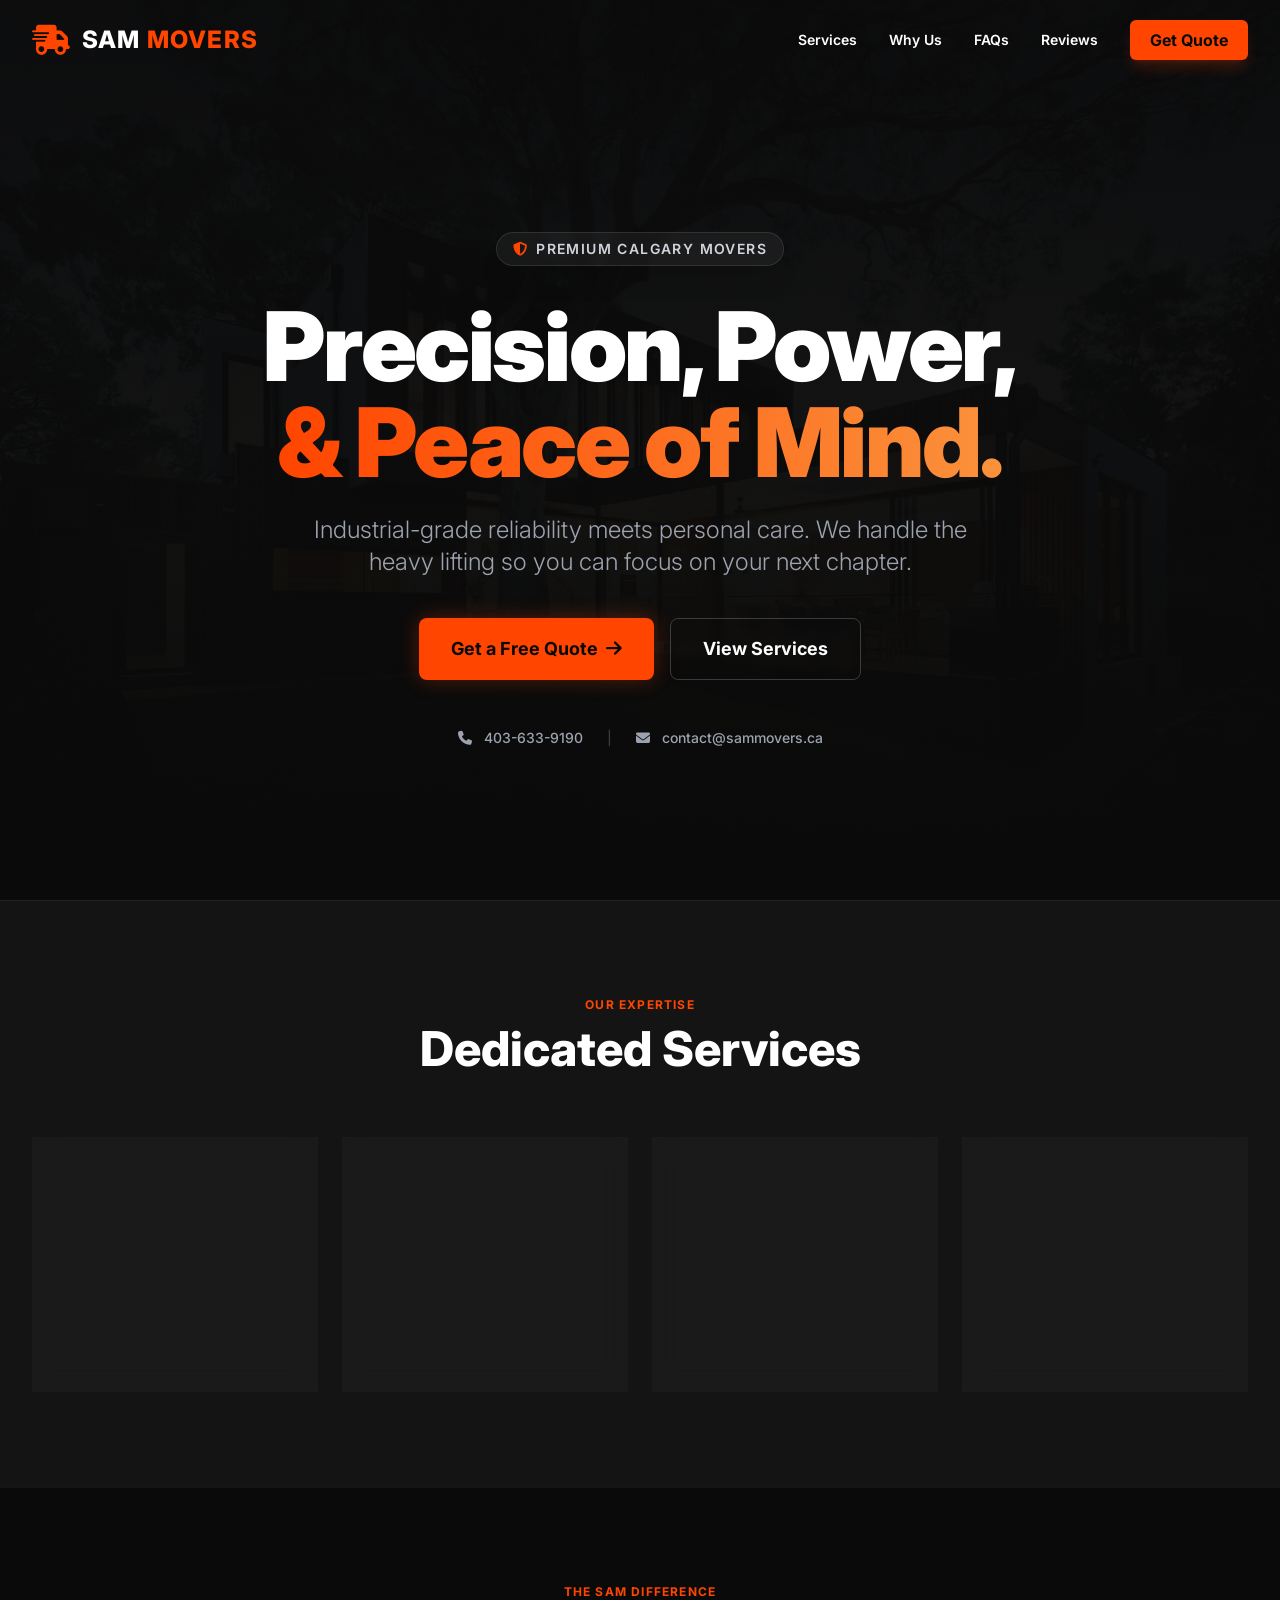
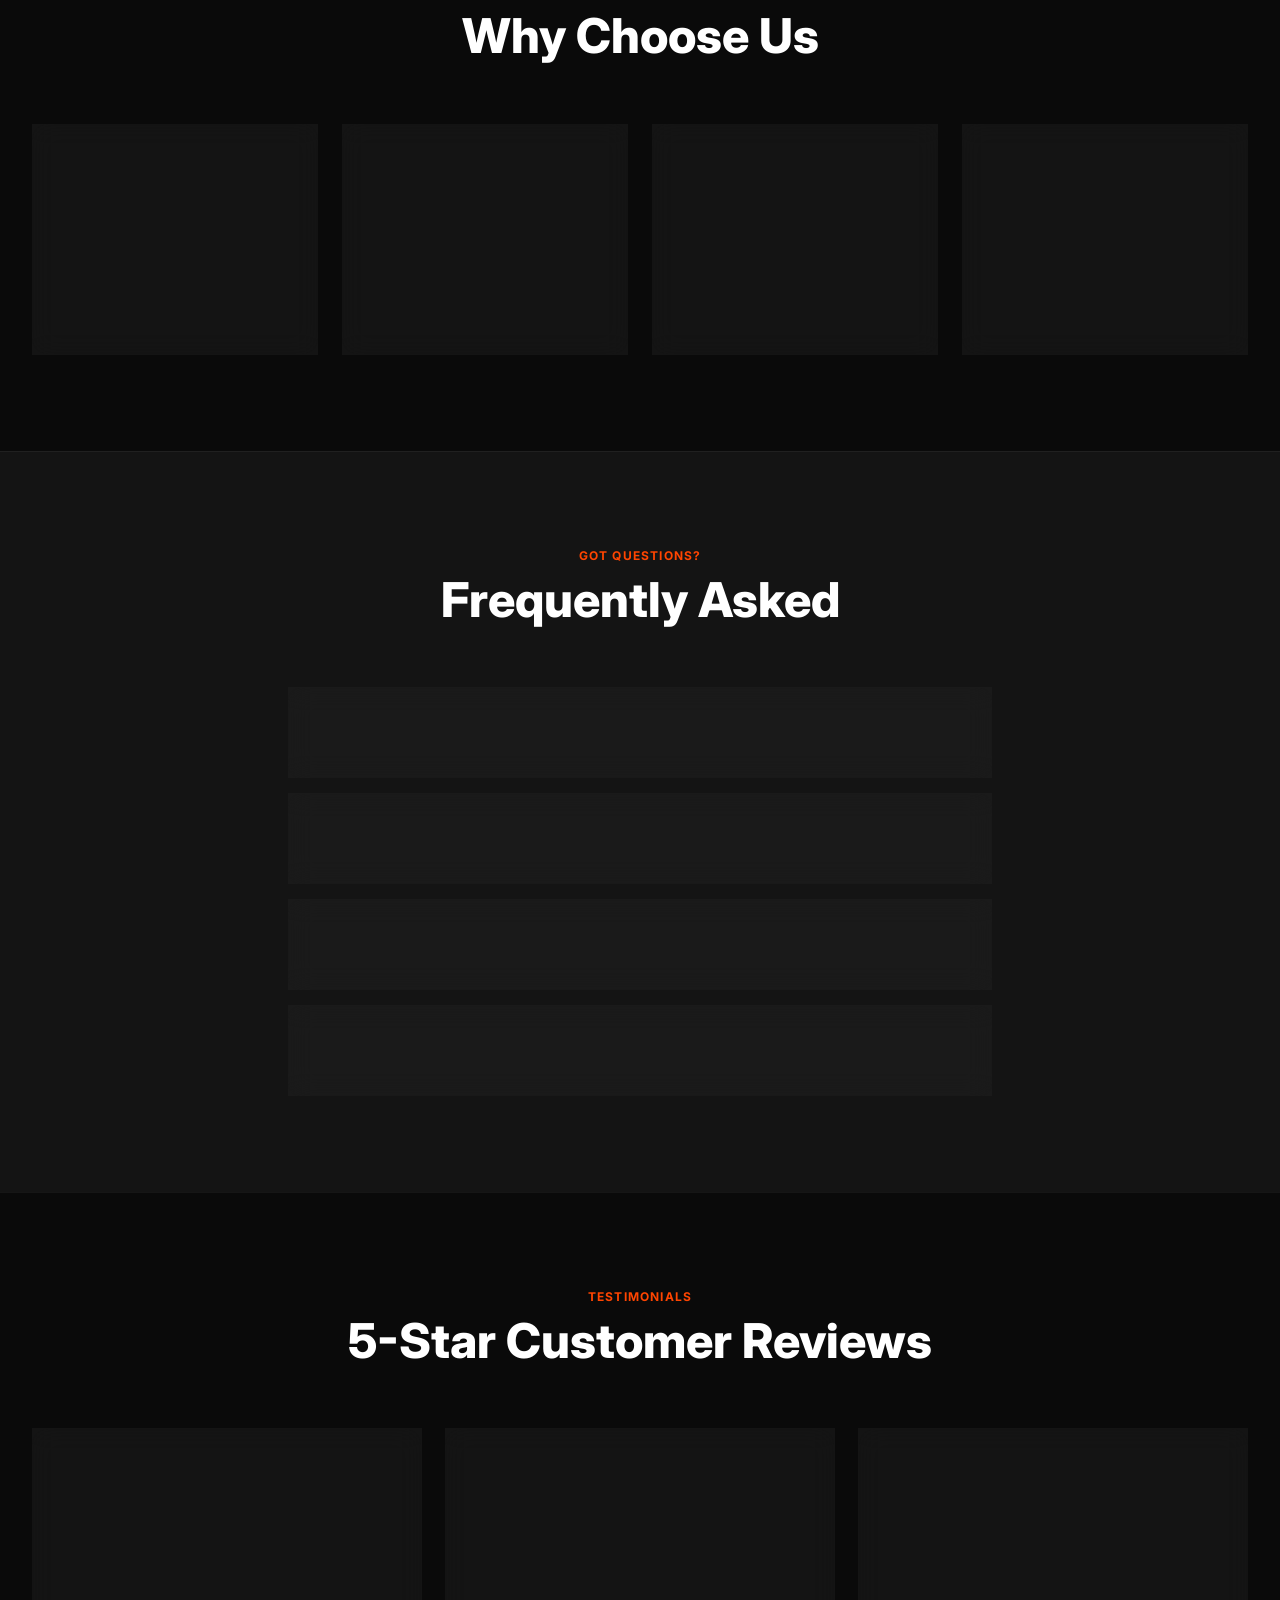
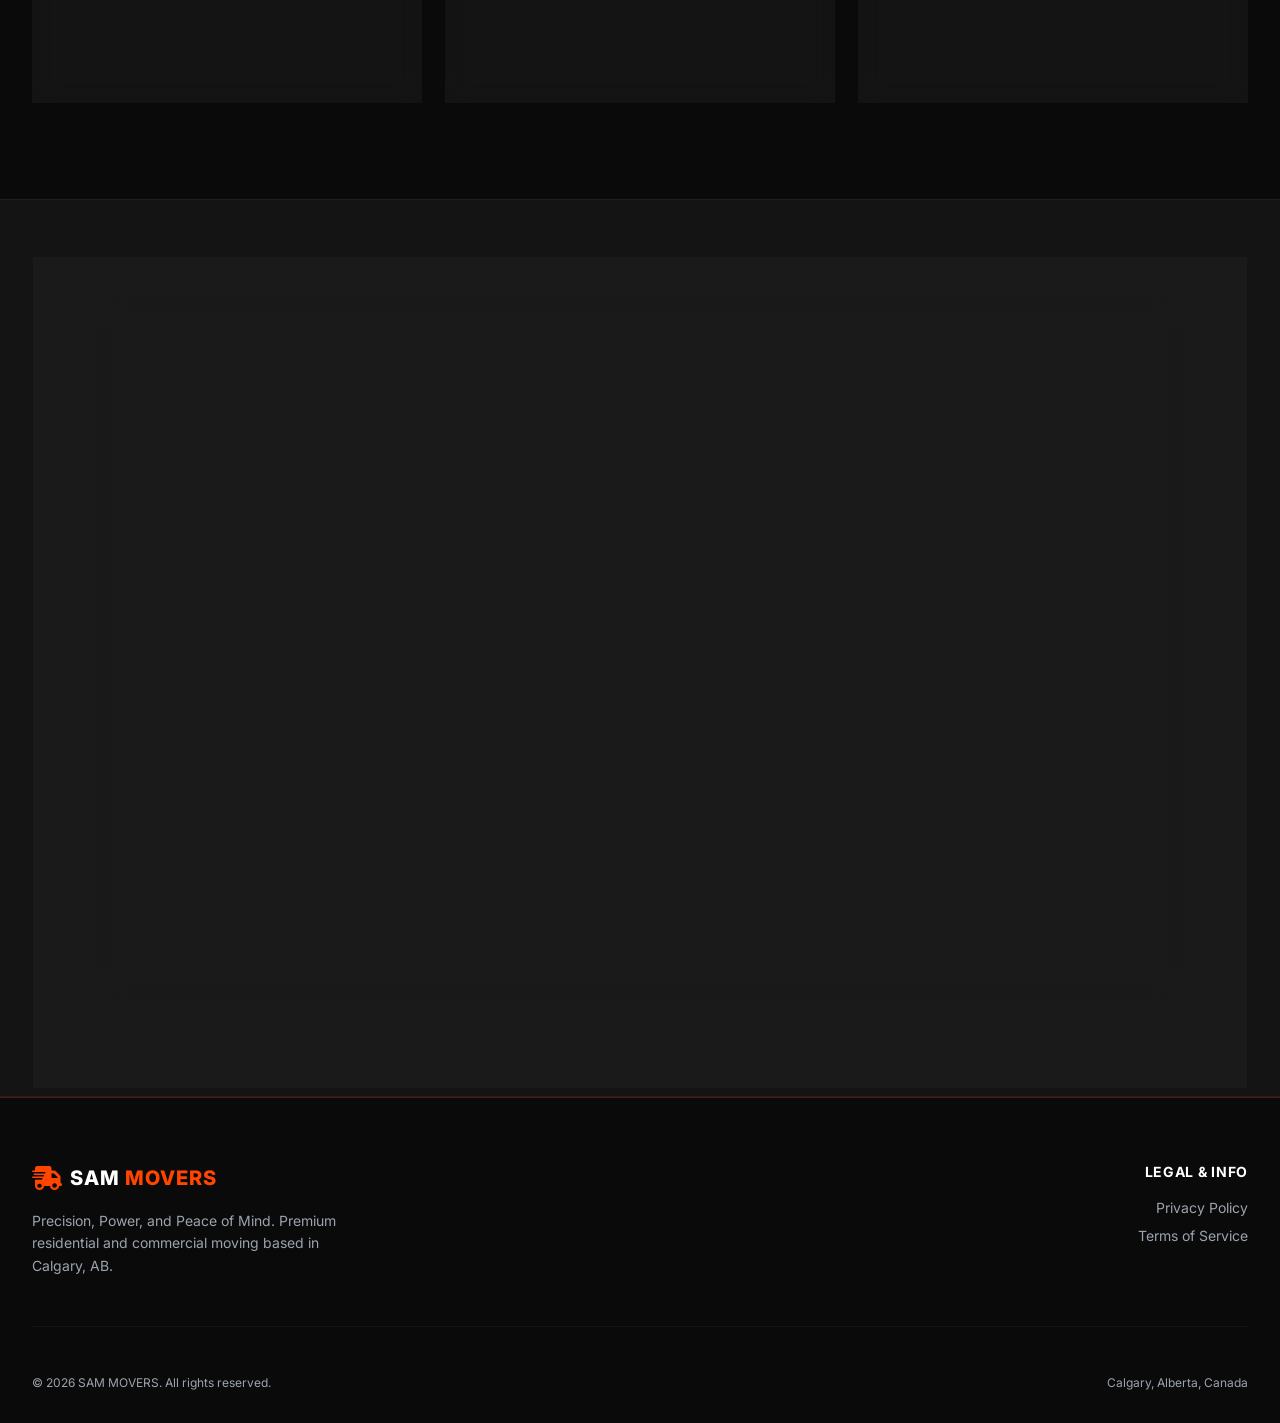
==== index.html @ 7d313fc8 "Add files via upload" ====
<!DOCTYPE html>
<html lang="en" class="scroll-smooth">

<head>
    <meta charset="UTF-8">
    <meta name="viewport" content="width=device-width, initial-scale=1.0">

    <link rel="preload" as="image" href="house.webp" fetchpriority="high">

    <!-- PWA Manifest & Theme Settings -->
    <link rel="apple-touch-icon" sizes="180x180" href="/apple-touch-icon.png">
    <link rel="icon" type="image/png" sizes="32x32" href="/icon-32.png">
    <link rel="icon" type="image/png" sizes="16x16" href="/icon-16.png">
    <link rel="manifest" href="/manifest.json">
    <meta name="theme-color" content="#FF4500">

    <!-- iOS / Safari Support -->
    <meta name="mobile-web-app-capable" content="yes">
    <meta name="apple-mobile-web-app-status-bar-style" content="black-translucent">
    <meta name="apple-mobile-web-app-title" content="SAM MOVERS">
    <link rel="apple-touch-icon" href="/icon-192.png">

    <!-- Primary Meta Tags -->
    <title>SAM MOVERS | Local & Long Distance Calgary Movers</title>
    <link rel="icon" href="/favicon.ico" type="image/x-icon">
    <meta name="title" content="SAM MOVERS | Local & Long Distance Calgary Movers">
    <meta name="description"
        content="Precision, Power, and Peace of Mind. Get a free quote from SAM MOVERS for local Calgary moves, long-distance Canada hauls, same-day service, and junk removal.">
    <meta name="keywords"
        content="Calgary movers, local moving Calgary, long distance movers Canada, junk removal Calgary, same day moving">

    <!-- SEO Improvement: Canonical Tag to prevent duplicate content penalties -->
    <link rel="canonical" href="https://www.sammovers.ca/" />

    <!-- Open Graph / Facebook -->
    <meta property="og:type" content="website">
    <meta property="og:url" content="https://www.sammovers.ca/">
    <meta property="og:title" content="SAM MOVERS | Local & Long Distance Calgary Movers">
    <meta property="og:description"
        content="Precision, Power, and Peace of Mind. Get a free quote from SAM MOVERS for local Calgary moves, long-distance Canada hauls, same-day service, and junk removal.">
    <meta property="og:image" content="house.webp">

    <!-- Schema.org for MovingCompany -->
    <script type="application/ld+json">
    {
      "@context": "https://schema.org",
      "@type": "MovingCompany",
      "name": "SAM MOVERS",
      "description": "Precision, Power, and Peace of Mind. Expert moving services including Local, Same Day, and Long Distance moves, plus professional Junk Removal.",
      "url": "https://www.sammovers.ca",
      "email": "contact@sammovers.ca",
      "telephone": [
        "+1-403-633-9190"
      ],
      "address": {
        "@type": "PostalAddress",
        "addressLocality": "Calgary",
        "addressRegion": "AB",
        "addressCountry": "CA"
      },
      "areaServed": [
        { "@type": "City", "name": "Calgary" },
        { "@type": "Country", "name": "Canada" }
      ],
      "currenciesAccepted": "CAD",
      "paymentAccepted": "Cash, Credit Card, Interac e-Transfer",
      "aggregateRating": {
        "@type": "AggregateRating",
        "ratingValue": "5.0",
        "reviewCount": "42"
      },
      "makesOffer": [
        { "@type": "Offer", "itemOffered": { "@type": "Service", "name": "Local Moving (Calgary)" } },
        { "@type": "Offer", "itemOffered": { "@type": "Service", "name": "Same Day Moving (Calgary)" } },
        { "@type": "Offer", "itemOffered": { "@type": "Service", "name": "Long Distance Moving (Canada)" } },
        { "@type": "Offer", "itemOffered": { "@type": "Service", "name": "Junk Removal" } }
      ]
    }
    </script>

    <!-- Schema.org for FAQPage -->
    <script type="application/ld+json">
    {
      "@context": "https://schema.org",
      "@type": "FAQPage",
      "mainEntity": [
        {
          "@type": "Question",
          "name": "Are my belongings insured during the move?",
          "acceptedAnswer": {
            "@type": "Answer",
            "text": "Yes, SAM MOVERS is fully licensed and insured. Your items are protected under our standard coverage during the entire moving process for total peace of mind."
          }
        },
        {
          "@type": "Question",
          "name": "Do you offer packing services and supplies?",
          "acceptedAnswer": {
            "@type": "Answer",
            "text": "Currently, we focus strictly on the heavy lifting, loading, safe transport, and unloading. We recommend having your items packed and ready in boxes before our crew arrives."
          }
        },
        {
          "@type": "Question",
          "name": "How do you calculate your moving rates?",
          "acceptedAnswer": {
            "@type": "Answer",
            "text": "We provide transparent, upfront quotes based on the estimated time, the number of movers required, and the total distance of the move. We pride ourselves on having zero hidden fees."
          }
        },
        {
          "@type": "Question",
          "name": "Do you move specialty items like pianos or pool tables?",
          "acceptedAnswer": {
            "@type": "Answer",
            "text": "We handle most heavy furniture and household goods, but please specify extremely heavy or specialty items in your quote request so we can confirm if we have the specific equipment needed for that item."
          }
        }
      ]
    }
    </script>

    <!-- Preconnect for performance -->
    <link rel="preconnect" href="https://fonts.googleapis.com">
    <link rel="preconnect" href="https://fonts.gstatic.com" crossorigin>

    <!-- Google Fonts: Inter (Non-blocking) -->
    <link rel="stylesheet"
        href="https://fonts.googleapis.com/css2?family=Inter:wght@300;400;500;600;700;800&display=optional"
        media="print" onload="this.media='all'">

    <!-- FontAwesome (Non-blocking) -->
    <link rel="stylesheet" href="https://cdnjs.cloudflare.com/ajax/libs/font-awesome/6.4.0/css/all.min.css"
        media="print" onload="this.media='all'">
    <noscript>
        <link rel="stylesheet"
            href="https://fonts.googleapis.com/css2?family=Inter:wght@300;400;500;600;700;800&display=optional">
        <link rel="stylesheet" href="https://cdnjs.cloudflare.com/ajax/libs/font-awesome/6.4.0/css/all.min.css">
    </noscript>

    <link rel="stylesheet" href="style.css">

    <!-- Custom CSS -->
    <style>
        body {
            font-family: 'Inter', sans-serif;
            background-color: #0a0a0a;
            color: #f3f4f6;
        }

        ::-webkit-scrollbar {
            width: 8px;
        }

        ::-webkit-scrollbar-track {
            background: #0a0a0a;
        }

        ::-webkit-scrollbar-thumb {
            background: #242424;
            border-radius: 4px;
        }

        ::-webkit-scrollbar-thumb:hover {
            background: #FF4500;
        }

        .glass-panel {
            background: rgba(36, 36, 36, 0.4);
            backdrop-filter: blur(12px);
            -webkit-backdrop-filter: blur(12px);
            border: 1px solid rgba(255, 255, 255, 0.05);
            transition: all 0.3s ease;
        }

        .glass-panel:hover {
            border-color: rgba(255, 69, 0, 0.4);
            background: rgba(36, 36, 36, 0.6);
            transform: translateY(-4px);
            box-shadow: 0 10px 30px -10px rgba(255, 69, 0, 0.15);
        }

        .faq-content {
            display: grid;
            grid-template-rows: 0fr;
            transition: grid-template-rows 0.3s ease-out;
        }

        .faq-content.open {
            grid-template-rows: 1fr;
        }

        .faq-inner {
            overflow: hidden;
        }

        input[type="date"]::-webkit-calendar-picker-indicator {
            filter: invert(1);
            opacity: 0.6;
            cursor: pointer;
        }
    </style>
</head>

<body class="antialiased overflow-x-hidden selection:bg-brand-accent selection:text-white">

    <header id="navbar"
        class="fixed w-full top-0 z-50 transition-all duration-300 py-5 bg-transparent border-b border-transparent text-white">
        <div class="max-w-7xl mx-auto px-4 sm:px-6 lg:px-8">
            <div class="flex justify-between items-center">
                <div class="flex items-center cursor-pointer" onclick="window.scrollTo(0,0)">
                    <i class="fa-solid fa-truck-fast text-brand-accent text-3xl mr-3"></i>
                    <div>
                        <h1 class="text-2xl font-extrabold tracking-wider uppercase text-white m-0 leading-none">SAM
                            <span class="text-brand-accent">MOVERS</span>
                        </h1>
                    </div>
                </div>

                <nav class="hidden md:flex space-x-8 items-center">
                    <a href="#services"
                        class="text-sm font-semibold hover:text-brand-accent transition-colors">Services</a>
                    <a href="#why-us" class="text-sm font-semibold hover:text-brand-accent transition-colors">Why Us</a>
                    <a href="#faqs" class="text-sm font-semibold hover:text-brand-accent transition-colors">FAQs</a>
                    <a href="#reviews"
                        class="text-sm font-semibold hover:text-brand-accent transition-colors">Reviews</a>
                    <a href="#contact"
                        class="px-5 py-2 bg-brand-accent hover:bg-brand-accentHover text-brand-dark rounded-md font-bold transition-colors shadow-lg shadow-brand-accent/20">Get
                        Quote</a>
                </nav>

                <div class="md:hidden flex items-center">
                    <!-- SEO/Accessibility Improvement: Added aria-label -->
                    <button id="mobile-menu-button" aria-label="Toggle Mobile Menu"
                        class="text-gray-300 hover:text-white focus:outline-none p-2">
                        <i class="fa-solid fa-bars text-2xl"></i>
                    </button>
                </div>
            </div>
        </div>

        <div id="mobile-menu"
            class="hidden md:hidden absolute w-full left-0 top-full bg-brand-dark border-b border-white/10 shadow-2xl">
            <div class="px-4 py-4 space-y-1">
                <a href="#services"
                    class="mobile-link block px-3 py-3 rounded-md text-base font-medium text-white hover:bg-white/5">Services</a>
                <a href="#why-us"
                    class="mobile-link block px-3 py-3 rounded-md text-base font-medium text-white hover:bg-white/5">Why
                    Us</a>
                <a href="#faqs"
                    class="mobile-link block px-3 py-3 rounded-md text-base font-medium text-white hover:bg-white/5">FAQs</a>
                <a href="#reviews"
                    class="mobile-link block px-3 py-3 rounded-md text-base font-medium text-white hover:bg-white/5">Reviews</a>
                <a href="#contact"
                    class="mobile-link block px-3 py-3 rounded-md text-base font-bold text-brand-accent hover:bg-white/5">Get
                    Quote</a>
            </div>
        </div>
    </header>

    <main>
        <section
            class="relative min-h-screen flex flex-col justify-center items-center text-center overflow-hidden bg-brand-dark pt-20">
            <div class="absolute inset-0 z-0">
                <!-- SEO Improvement: Descriptive alt text with keywords -->
                <img src="house.webp" fetchpriority="high" loading="eager"
                    alt="SAM Movers Calgary Moving Truck - Local and Long Distance Services"
                    class="w-full h-full object-cover opacity-20 object-center" />
                <div class="absolute inset-0 bg-gradient-to-b from-brand-dark/90 via-brand-dark/80 to-brand-dark"></div>
            </div>

            <div class="relative z-10 max-w-5xl mx-auto px-4 sm:px-6 lg:px-8 w-full flex flex-col items-center">
                <div
                    class="inline-flex items-center px-4 py-1.5 rounded-full bg-white/5 border border-white/10 text-gray-300 text-xs sm:text-sm font-semibold tracking-widest uppercase mb-8 backdrop-blur-sm shadow-xl">
                    <i class="fa-solid fa-shield-halved text-brand-accent mr-2"></i> Premium Calgary Movers
                </div>

                <h2 class="text-5xl sm:text-6xl md:text-8xl font-black text-white leading-[1.1] mb-6 tracking-tight">
                    Precision, Power, <br />
                    <span class="text-transparent bg-clip-text bg-gradient-to-r from-brand-accent to-orange-400">&amp;
                        Peace
                        of Mind.</span>
                </h2>

                <p class="text-lg md:text-2xl text-gray-400 mb-10 max-w-2xl mx-auto font-light leading-relaxed">
                    Industrial-grade reliability meets personal care. We handle the heavy lifting so you can focus on
                    your
                    next chapter.
                </p>

                <div class="flex flex-col sm:flex-row gap-4 justify-center w-full sm:w-auto">
                    <a href="#contact"
                        class="inline-flex justify-center items-center px-8 py-4 text-lg font-bold rounded-lg text-brand-dark bg-brand-accent hover:bg-brand-accentHover transition duration-300 shadow-[0_0_20px_rgba(255,69,0,0.3)] hover:shadow-[0_0_30px_rgba(255,69,0,0.5)] w-full sm:w-auto">
                        Get a Free Quote <i class="fa-solid fa-arrow-right ml-2"></i>
                    </a>
                    <a href="#services"
                        class="inline-flex justify-center items-center px-8 py-4 border border-white/20 text-lg font-bold rounded-lg text-white hover:bg-white/10 transition duration-300 w-full sm:w-auto backdrop-blur-sm">
                        View Services
                    </a>
                </div>

                <div
                    class="mt-12 flex flex-col sm:flex-row items-center justify-center gap-6 text-sm text-gray-400 font-medium">
                    <a href="tel:403-633-9190" class="hover:text-brand-accent transition-colors"><i
                            class="fa-solid fa-phone mr-2"></i> 403-633-9190</a>
                    <span class="hidden sm:inline text-white/20">|</span>
                    <a href="mailto:contact@sammovers.ca" class="hover:text-brand-accent transition-colors"><i
                            class="fa-solid fa-envelope mr-2"></i> contact@sammovers.ca</a>
                </div>
            </div>
        </section>

        <section id="services" class="py-24 bg-brand-charcoal border-t border-white/5">
            <div class="max-w-7xl mx-auto px-4 sm:px-6 lg:px-8">
                <div class="text-center mb-16">
                    <p class="text-brand-accent font-bold tracking-widest uppercase text-xs mb-3">Our Expertise</p>
                    <h2 class="text-3xl md:text-5xl font-extrabold text-white">Dedicated Services</h2>
                </div>

                <div class="grid grid-cols-1 md:grid-cols-2 lg:grid-cols-4 gap-6">
                    <div class="glass-panel rounded-2xl p-8 flex flex-col">
                        <div
                            class="w-14 h-14 bg-brand-slate border border-white/10 rounded-xl flex items-center justify-center mb-6 shadow-inner">
                            <i class="fa-solid fa-location-dot text-2xl text-brand-accent"></i>
                        </div>
                        <h3 class="text-xl font-bold text-white mb-3">Local (Calgary)</h3>
                        <p class="text-gray-400 text-sm leading-relaxed flex-grow">Fast, reliable, and stress-free
                            moving
                            services across Calgary.</p>
                    </div>

                    <div class="glass-panel rounded-2xl p-8 flex flex-col">
                        <div
                            class="w-14 h-14 bg-brand-slate border border-white/10 rounded-xl flex items-center justify-center mb-6 shadow-inner">
                            <i class="fa-solid fa-bolt text-2xl text-brand-accent"></i>
                        </div>
                        <h3 class="text-xl font-bold text-white mb-3">Same Day (Calgary)</h3>
                        <p class="text-gray-400 text-sm leading-relaxed flex-grow">Prompt, emergency same-day moving
                            services when speed matters most.</p>
                    </div>

                    <div class="glass-panel rounded-2xl p-8 flex flex-col">
                        <div
                            class="w-14 h-14 bg-brand-slate border border-white/10 rounded-xl flex items-center justify-center mb-6 shadow-inner">
                            <i class="fa-solid fa-route text-2xl text-brand-accent"></i>
                        </div>
                        <h3 class="text-xl font-bold text-white mb-3">Long Distance</h3>
                        <p class="text-gray-400 text-sm leading-relaxed flex-grow">Secure long-distance moving solutions
                            spanning across all of Canada.</p>
                    </div>

                    <div class="glass-panel rounded-2xl p-8 flex flex-col">
                        <div
                            class="w-14 h-14 bg-brand-slate border border-white/10 rounded-xl flex items-center justify-center mb-6 shadow-inner">
                            <i class="fa-solid fa-trash-can text-2xl text-brand-accent"></i>
                        </div>
                        <h3 class="text-xl font-bold text-white mb-3">Junk Removal</h3>
                        <p class="text-gray-400 text-sm leading-relaxed flex-grow">Responsible removal and disposal of
                            old
                            furniture, debris, and boxes.</p>
                    </div>
                </div>
            </div>
        </section>

        <section id="why-us" class="py-24 bg-brand-dark border-t border-white/5 relative overflow-hidden">
            <div class="max-w-7xl mx-auto px-4 sm:px-6 lg:px-8 relative z-10">
                <div class="text-center mb-16">
                    <p class="text-brand-accent font-bold tracking-widest uppercase text-xs mb-3">The SAM Difference
                    </p>
                    <h2 class="text-3xl md:text-5xl font-extrabold text-white">Why Choose Us</h2>
                </div>

                <div class="grid grid-cols-1 sm:grid-cols-2 lg:grid-cols-4 gap-6">
                    <div class="glass-panel rounded-2xl p-8 text-center flex flex-col items-center">
                        <i class="fa-solid fa-file-invoice-dollar text-3xl text-brand-accent mb-5"></i>
                        <h3 class="text-lg font-bold text-white mb-3">Transparent Pricing</h3>
                        <p class="text-sm text-gray-400 leading-relaxed">Honest, upfront quotes. Zero hidden fees on
                            moving
                            day.</p>
                    </div>

                    <div class="glass-panel rounded-2xl p-8 text-center flex flex-col items-center">
                        <i class="fa-solid fa-shield-halved text-3xl text-brand-accent mb-5"></i>
                        <h3 class="text-lg font-bold text-white mb-3">Fully Insured</h3>
                        <p class="text-sm text-gray-400 leading-relaxed">Your property and belongings are protected
                            every
                            step of the journey.</p>
                    </div>

                    <div class="glass-panel rounded-2xl p-8 text-center flex flex-col items-center">
                        <i class="fa-solid fa-truck-ramp-box text-3xl text-brand-accent mb-5"></i>
                        <h3 class="text-lg font-bold text-white mb-3">Heavy-Duty Gear</h3>
                        <p class="text-sm text-gray-400 leading-relaxed">Equipped trucks with industrial tools, pads,
                            and
                            heavy-duty dollies.</p>
                    </div>

                    <div class="glass-panel rounded-2xl p-8 text-center flex flex-col items-center">
                        <i class="fa-solid fa-map-pin text-3xl text-brand-accent mb-5"></i>
                        <h3 class="text-lg font-bold text-white mb-3">Calgary Experts</h3>
                        <p class="text-sm text-gray-400 leading-relaxed">Expert knowledge of local routes, condo rules,
                            and
                            weather patterns.</p>
                    </div>
                </div>
            </div>
        </section>

        <section id="faqs" class="py-24 bg-brand-charcoal border-t border-white/5">
            <div class="max-w-3xl mx-auto px-4 sm:px-6 lg:px-8">
                <div class="text-center mb-16">
                    <p class="text-brand-accent font-bold tracking-widest uppercase text-xs mb-3">Got Questions?</p>
                    <h2 class="text-3xl md:text-5xl font-extrabold text-white">Frequently Asked</h2>
                </div>

                <div class="space-y-4">
                    <div class="glass-panel rounded-xl border border-white/10 overflow-hidden">
                        <button
                            class="faq-btn w-full px-6 py-5 text-left flex justify-between items-center text-white font-semibold focus:outline-none hover:text-brand-accent transition-colors">
                            Are my belongings insured during the move?
                            <i class="fa-solid fa-chevron-down text-gray-400 transition-transform duration-300"></i>
                        </button>
                        <div class="faq-content bg-black/20">
                            <div class="faq-inner px-6 pb-5 pt-1 text-gray-400 text-sm leading-relaxed">
                                Yes, SAM MOVERS is fully licensed and insured for total peace of mind.
                            </div>
                        </div>
                    </div>

                    <div class="glass-panel rounded-xl border border-white/10 overflow-hidden">
                        <button
                            class="faq-btn w-full px-6 py-5 text-left flex justify-between items-center text-white font-semibold focus:outline-none hover:text-brand-accent transition-colors">
                            Do you offer packing services and supplies?
                            <i class="fa-solid fa-chevron-down text-gray-400 transition-transform duration-300"></i>
                        </button>
                        <div class="faq-content bg-black/20">
                            <div class="faq-inner px-6 pb-5 pt-1 text-gray-400 text-sm leading-relaxed">
                                We focus strictly on lifting, loading, safe transport, and unloading.
                            </div>
                        </div>
                    </div>

                    <div class="glass-panel rounded-xl border border-white/10 overflow-hidden">
                        <button
                            class="faq-btn w-full px-6 py-5 text-left flex justify-between items-center text-white font-semibold focus:outline-none hover:text-brand-accent transition-colors">
                            How do you calculate your moving rates?
                            <i class="fa-solid fa-chevron-down text-gray-400 transition-transform duration-300"></i>
                        </button>
                        <div class="faq-content bg-black/20">
                            <div class="faq-inner px-6 pb-5 pt-1 text-gray-400 text-sm leading-relaxed">
                                Rates are based on estimated time, movers required, and travel distance with zero hidden
                                fees.
                            </div>
                        </div>
                    </div>

                    <div class="glass-panel rounded-xl border border-white/10 overflow-hidden">
                        <button
                            class="faq-btn w-full px-6 py-5 text-left flex justify-between items-center text-white font-semibold focus:outline-none hover:text-brand-accent transition-colors">
                            Do you move specialty items like pianos?
                            <i class="fa-solid fa-chevron-down text-gray-400 transition-transform duration-300"></i>
                        </button>
                        <div class="faq-content bg-black/20">
                            <div class="faq-inner px-6 pb-5 pt-1 text-gray-400 text-sm leading-relaxed">
                                Please specify heavy or specialty items in your quote request so we can ensure proper
                                equipment.
                            </div>
                        </div>
                    </div>
                </div>
            </div>
        </section>

        <section id="reviews" class="py-24 bg-brand-dark border-t border-white/5 relative">
            <div class="max-w-7xl mx-auto px-4 sm:px-6 lg:px-8">
                <div class="text-center mb-16">
                    <p class="text-brand-accent font-bold tracking-widest uppercase text-xs mb-3">Testimonials</p>
                    <h2 class="text-3xl md:text-5xl font-extrabold text-white">5-Star Customer Reviews</h2>
                </div>
                <div id="reviews-container" class="grid grid-cols-1 md:grid-cols-3 gap-6 min-h-[250px]"></div>
            </div>
        </section>

        <section id="contact" class="py-24 bg-brand-charcoal border-y border-white/5">
            <div class="max-w-6xl mx-auto px-4 sm:px-6 lg:px-8">
                <div
                    class="bg-brand-slate/40 backdrop-blur-md rounded-3xl shadow-2xl overflow-hidden flex flex-col lg:flex-row border border-white/10">

                    <div
                        class="w-full lg:w-1/3 bg-brand-dark p-10 text-white flex flex-col justify-between border-r border-white/5">
                        <div>
                            <h2 class="text-2xl font-bold mb-4">Request a Quote</h2>
                            <p class="text-gray-400 mb-10 text-sm leading-relaxed">
                                Fill out the form with your move details. Our team will get back to you promptly with an
                                estimate.
                            </p>

                            <div class="space-y-8">
                                <div class="flex items-start">
                                    <div
                                        class="w-10 h-10 bg-white/5 rounded-full flex items-center justify-center text-brand-accent shrink-0">
                                        <i class="fa-solid fa-phone"></i>
                                    </div>
                                    <div class="ml-4 pt-1">
                                        <p class="text-xs text-gray-400 mb-1 uppercase tracking-wider font-semibold">
                                            Call Us
                                            Direct</p>
                                        <p class="font-bold hover:text-brand-accent transition-colors"><a
                                                href="tel:403-633-9190">403-633-9190</a></p>
                                    </div>
                                </div>

                                <div class="flex items-start">
                                    <div
                                        class="w-10 h-10 bg-white/5 rounded-full flex items-center justify-center text-brand-accent shrink-0">
                                        <i class="fa-solid fa-envelope"></i>
                                    </div>
                                    <div class="ml-4 pt-1">
                                        <p class="text-xs text-gray-400 mb-1 uppercase tracking-wider font-semibold">
                                            Email
                                        </p>
                                        <a href="mailto:contact@sammovers.ca"
                                            class="font-bold hover:text-brand-accent transition-colors break-all">contact@sammovers.ca</a>
                                    </div>
                                </div>
                            </div>
                        </div>
                    </div>

                    <div class="w-full lg:w-2/3 p-8 md:p-10">
                        <form id="quote-form" class="space-y-5" onsubmit="submitForm(event);">

                            <!-- Hidden honeypot field added here -->
                            <div style="display:none;">
                                <label for="bot-check"></label>
                                <input type="text" id="bot-check" name="bot-check">
                            </div>

                            <div class="grid grid-cols-1 md:grid-cols-2 gap-5">
                                <div>
                                    <label for="name" class="block text-sm font-medium text-gray-300 mb-1">Full Name
                                        <span class="text-brand-accent">*</span></label>
                                    <input type="text" id="name" name="name" required
                                        class="w-full px-4 py-3 bg-brand-dark/50 border border-white/10 rounded-lg text-white focus:ring-1 focus:ring-brand-accent focus:border-brand-accent outline-none transition-all placeholder-gray-600"
                                        placeholder="John Doe">
                                </div>
                                <div>
                                    <label for="phone" class="block text-sm font-medium text-gray-300 mb-1">Phone Number
                                        <span class="text-brand-accent">*</span></label>
                                    <input type="tel" id="phone" name="phone" required
                                        class="w-full px-4 py-3 bg-brand-dark/50 border border-white/10 rounded-lg text-white focus:ring-1 focus:ring-brand-accent focus:border-brand-accent outline-none transition-all placeholder-gray-600"
                                        placeholder="(123) 456-7890">
                                </div>
                            </div>

                            <div>
                                <label for="email" class="block text-sm font-medium text-gray-300 mb-1">Email Address
                                    <span class="text-brand-accent">*</span></label>
                                <input type="email" id="email" name="email" required
                                    class="w-full px-4 py-3 bg-brand-dark/50 border border-white/10 rounded-lg text-white focus:ring-1 focus:ring-brand-accent focus:border-brand-accent outline-none transition-all placeholder-gray-600"
                                    placeholder="you@example.com">
                            </div>

                            <div class="grid grid-cols-1 md:grid-cols-2 gap-5">
                                <div>
                                    <label for="moving_type" class="block text-sm font-medium text-gray-300 mb-1">Moving
                                        Type <span class="text-brand-accent">*</span></label>
                                    <div class="relative">
                                        <select id="moving_type" name="moving_type" required
                                            class="w-full px-4 py-3 bg-brand-dark/50 border border-white/10 rounded-lg text-white focus:ring-1 focus:ring-brand-accent focus:border-brand-accent outline-none transition-all appearance-none cursor-pointer">
                                            <option value="" disabled selected class="text-gray-400">Select service...
                                            </option>
                                            <option value="Local (Calgary)">Local (Calgary)</option>
                                            <option value="Same Day (Calgary)">Same Day (Calgary)</option>
                                            <option value="Long Distance (Canada)">Long Distance (Canada)</option>
                                            <option value="Junk Removal">Junk Removal</option>
                                        </select>
                                        <div
                                            class="pointer-events-none absolute inset-y-0 right-0 flex items-center px-4 text-gray-400">
                                            <i class="fa-solid fa-chevron-down text-xs"></i>
                                        </div>
                                    </div>
                                </div>

                                <div>
                                    <label for="date" class="block text-sm font-medium text-gray-300 mb-1">Estimated
                                        Move
                                        Date <span class="text-brand-accent">*</span></label>
                                    <input type="date" id="date" name="date" required
                                        class="w-full px-4 py-3 bg-brand-dark/50 border border-white/10 rounded-lg text-white focus:ring-1 focus:ring-brand-accent focus:border-brand-accent outline-none transition-all">
                                </div>
                            </div>

                            <!-- Conditionally Displayed Address Fields -->
                            <div id="address-fields" class="hidden space-y-8 pt-4">

                                <!-- Pickup Location Group -->
                                <div>
                                    <h3
                                        class="text-white font-semibold mb-3 border-b border-white/10 pb-2 text-sm tracking-wide">
                                        Pickup Location</h3>
                                    <div class="grid grid-cols-1 sm:grid-cols-2 gap-4">
                                        <div class="sm:col-span-2">
                                            <label for="pickup_street"
                                                class="block text-xs font-medium text-gray-400 mb-1">Street Address
                                                <span class="text-brand-accent">*</span></label>
                                            <input type="text" id="pickup_street" name="pickup_street"
                                                class="pickup-req w-full px-4 py-3 bg-brand-dark/50 border border-white/10 rounded-lg text-white focus:ring-1 focus:ring-brand-accent focus:border-brand-accent outline-none transition-all placeholder-gray-600 text-sm"
                                                placeholder="123 Main St">
                                        </div>
                                        <div>
                                            <label for="pickup_city"
                                                class="block text-xs font-medium text-gray-400 mb-1">City <span
                                                    class="text-brand-accent">*</span></label>
                                            <input type="text" id="pickup_city" name="pickup_city"
                                                class="pickup-req w-full px-4 py-3 bg-brand-dark/50 border border-white/10 rounded-lg text-white focus:ring-1 focus:ring-brand-accent focus:border-brand-accent outline-none transition-all placeholder-gray-600 text-sm"
                                                placeholder="Calgary">
                                        </div>
                                        <div>
                                            <label for="pickup_province"
                                                class="block text-xs font-medium text-gray-400 mb-1">Province <span
                                                    class="text-brand-accent">*</span></label>
                                            <input type="text" id="pickup_province" name="pickup_province"
                                                class="pickup-req w-full px-4 py-3 bg-brand-dark/50 border border-white/10 rounded-lg text-white focus:ring-1 focus:ring-brand-accent focus:border-brand-accent outline-none transition-all placeholder-gray-600 text-sm"
                                                placeholder="AB">
                                        </div>
                                        <div class="sm:col-span-2">
                                            <label for="pickup_postal"
                                                class="block text-xs font-medium text-gray-400 mb-1">Postal Code <span
                                                    class="text-brand-accent">*</span></label>
                                            <input type="text" id="pickup_postal" name="pickup_postal"
                                                class="pickup-req w-full px-4 py-3 bg-brand-dark/50 border border-white/10 rounded-lg text-white focus:ring-1 focus:ring-brand-accent focus:border-brand-accent outline-none transition-all placeholder-gray-600 text-sm"
                                                placeholder="T2P 1J9">
                                        </div>
                                    </div>
                                </div>

                                <!-- Destination Location Group -->
                                <div id="destination-field" class="hidden">
                                    <h3
                                        class="text-white font-semibold mb-3 border-b border-white/10 pb-2 text-sm tracking-wide">
                                        Destination Location</h3>
                                    <div class="grid grid-cols-1 sm:grid-cols-2 gap-4">
                                        <div class="sm:col-span-2">
                                            <label for="destination_street"
                                                class="block text-xs font-medium text-gray-400 mb-1">Street Address
                                                <span class="text-brand-accent">*</span></label>
                                            <input type="text" id="destination_street" name="destination_street"
                                                class="dest-req w-full px-4 py-3 bg-brand-dark/50 border border-white/10 rounded-lg text-white focus:ring-1 focus:ring-brand-accent focus:border-brand-accent outline-none transition-all placeholder-gray-600 text-sm"
                                                placeholder="456 Target Rd">
                                        </div>
                                        <div>
                                            <label for="destination_city"
                                                class="block text-xs font-medium text-gray-400 mb-1">City <span
                                                    class="text-brand-accent">*</span></label>
                                            <input type="text" id="destination_city" name="destination_city"
                                                class="dest-req w-full px-4 py-3 bg-brand-dark/50 border border-white/10 rounded-lg text-white focus:ring-1 focus:ring-brand-accent focus:border-brand-accent outline-none transition-all placeholder-gray-600 text-sm"
                                                placeholder="Vancouver">
                                        </div>
                                        <div>
                                            <label for="destination_province"
                                                class="block text-xs font-medium text-gray-400 mb-1">Province <span
                                                    class="text-brand-accent">*</span></label>
                                            <input type="text" id="destination_province" name="destination_province"
                                                class="dest-req w-full px-4 py-3 bg-brand-dark/50 border border-white/10 rounded-lg text-white focus:ring-1 focus:ring-brand-accent focus:border-brand-accent outline-none transition-all placeholder-gray-600 text-sm"
                                                placeholder="BC">
                                        </div>
                                        <div class="sm:col-span-2">
                                            <label for="destination_postal"
                                                class="block text-xs font-medium text-gray-400 mb-1">Postal Code <span
                                                    class="text-brand-accent">*</span></label>
                                            <input type="text" id="destination_postal" name="destination_postal"
                                                class="dest-req w-full px-4 py-3 bg-brand-dark/50 border border-white/10 rounded-lg text-white focus:ring-1 focus:ring-brand-accent focus:border-brand-accent outline-none transition-all placeholder-gray-600 text-sm"
                                                placeholder="V6B 1A1">
                                        </div>
                                    </div>
                                </div>
                            </div>

                            <div>
                                <label for="images" class="block text-sm font-medium text-gray-300 mb-1 mt-2">Upload
                                    Images
                                    (Optional)</label>
                                <input type="file" id="images" name="images" multiple accept="image/*"
                                    class="w-full px-4 py-2 bg-brand-dark/50 border border-white/10 rounded-lg text-gray-400 focus:outline-none transition-all file:mr-4 file:py-2 file:px-4 file:rounded-md file:border-0 file:text-xs file:font-bold file:bg-white/10 file:text-white hover:file:bg-brand-accent hover:file:text-white cursor-pointer text-sm">
                                <p class="text-xs text-gray-400 mt-1">Useful for bulky items or junk removal quotes.</p>
                            </div>

                            <div>
                                <label for="message" class="block text-sm font-medium text-gray-300 mb-1">Additional
                                    Details
                                    (Optional)</label>
                                <textarea id="message" name="message" rows="3"
                                    class="w-full px-4 py-3 bg-brand-dark/50 border border-white/10 rounded-lg text-white focus:ring-1 focus:ring-brand-accent focus:border-brand-accent outline-none transition-all resize-none placeholder-gray-600"
                                    placeholder="Stairs? Elevators? Specialty items?"></textarea>
                            </div>

                            <div id="form-message"
                                class="hidden p-4 rounded-lg text-sm font-medium transition-all duration-300 border">
                            </div>

                            <button type="submit" id="submit-btn"
                                class="w-full bg-brand-accent hover:bg-brand-accentHover text-brand-dark font-bold py-4 px-8 rounded-lg transition duration-300 shadow-lg shadow-brand-accent/20 flex items-center justify-center">
                                Submit Request <i class="fa-solid fa-paper-plane ml-2"></i>
                            </button>
                        </form>
                    </div>
                </div>
            </div>
        </section>
    </main>

    <footer class="bg-brand-dark text-gray-400 pt-16 pb-8 border-t border-brand-accent/30">
        <div class="max-w-7xl mx-auto px-4 sm:px-6 lg:px-8">
            <div
                class="flex flex-col md:flex-row justify-between items-center md:items-start gap-8 mb-12 border-b border-white/5 pb-12">
                <div class="text-center md:text-left">
                    <div class="flex items-center justify-center md:justify-start mb-4">
                        <i class="fa-solid fa-truck-fast text-brand-accent text-2xl mr-2"></i>
                        <span class="text-xl block font-extrabold tracking-wider uppercase text-white">SAM
                            <span class="text-brand-accent">MOVERS</span></span>
                    </div>
                    <p class="text-sm leading-relaxed max-w-xs mx-auto md:mx-0">
                        Precision, Power, and Peace of Mind. Premium residential and commercial moving based in Calgary,
                        AB.
                    </p>
                </div>

                <div class="text-center md:text-right">
                    <h2 class="text-white font-bold mb-4 uppercase tracking-wider text-sm">Legal & Info</h2>
                    <ul class="space-y-2 text-sm">
                        <li><button aria-label="Open Privacy Policy" onclick="openModal('privacyModal')"
                                class="hover:text-brand-accent transition-colors">Privacy Policy</button></li>
                        <li><button aria-label="Open Terms of Service" onclick="openModal('termsModal')"
                                class="hover:text-brand-accent transition-colors">Terms of Service</button></li>
                    </ul>
                </div>
            </div>

            <div class="flex flex-col md:flex-row justify-between items-center text-xs">
                <p>&copy; <span id="year"></span> SAM MOVERS. All rights reserved.</p>
                <p class="mt-2 md:mt-0">Calgary, Alberta, Canada</p>
            </div>
        </div>
    </footer>

    <!-- Privacy Policy Modal -->
    <div id="privacyModal"
        class="fixed inset-0 z-[100] flex items-center justify-center opacity-0 pointer-events-none transition-opacity duration-300">
        <div class="absolute inset-0 bg-black/80 backdrop-blur-sm" onclick="closeModal('privacyModal')"></div>
        <div
            class="modal-content relative w-full max-w-2xl max-h-[80vh] overflow-y-auto bg-brand-charcoal border border-white/10 p-8 md:p-10 rounded-2xl shadow-2xl scale-95 transition-transform duration-300 m-4">
            <button aria-label="Close Modal" onclick="closeModal('privacyModal')"
                class="absolute top-5 right-5 text-gray-400 hover:text-white bg-white/5 hover:bg-brand-accent rounded-full w-8 h-8 flex items-center justify-center transition-colors">
                <i class="fa-solid fa-xmark"></i>
            </button>
            <h2 class="text-2xl font-bold text-white mb-5 border-b border-white/10 pb-4">Privacy Policy</h2>
            <div class="space-y-4 text-gray-400 text-sm leading-relaxed">
                <p>At SAM MOVERS, located in Calgary, Alberta, we are committed to protecting your privacy and ensuring
                    the security of your personal information.</p>
                <h3 class="text-white font-semibold text-base mt-4">1. Information We Collect</h3>
                <p>We collect information you provide directly to us when requesting a quote. This includes your name,
                    phone number, email address, move dates, and optional images.</p>
                <h3 class="text-white font-semibold text-base mt-4">2. How We Use Your Information</h3>
                <p>We use this data strictly to provide accurate quotes, schedule services, and communicate with you
                    regarding your move.</p>
            </div>
        </div>
    </div>

    <!-- Terms of Service Modal -->
    <div id="termsModal"
        class="fixed inset-0 z-[100] flex items-center justify-center opacity-0 pointer-events-none transition-opacity duration-300">
        <div class="absolute inset-0 bg-black/80 backdrop-blur-sm" onclick="closeModal('termsModal')"></div>
        <div
            class="modal-content relative w-full max-w-2xl max-h-[80vh] overflow-y-auto bg-brand-charcoal border border-white/10 p-8 md:p-10 rounded-2xl shadow-2xl scale-95 transition-transform duration-300 m-4">
            <button aria-label="Close Modal" onclick="closeModal('termsModal')"
                class="absolute top-5 right-5 text-gray-400 hover:text-white bg-white/5 hover:bg-brand-accent rounded-full w-8 h-8 flex items-center justify-center transition-colors">
                <i class="fa-solid fa-xmark"></i>
            </button>
            <h2 class="text-2xl font-bold text-white mb-5 border-b border-white/10 pb-4">Terms of Service</h2>
            <div class="space-y-4 text-gray-400 text-sm leading-relaxed">
                <p>By accessing our website or booking our services, you agree to be bound by these Terms of Service.
                </p>
                <h3 class="text-white font-semibold text-base mt-4">1. Estimates and Quotes</h3>
                <p>Quotes provided via the website are estimates based on initial details provided.</p>
            </div>
        </div>
    </div>

    <!-- Install App Prompt Banner -->
    <div id="pwa-install-banner"
        class="fixed bottom-4 left-4 right-4 max-w-md mx-auto z-50 hidden bg-brand-charcoal/95 border border-brand-accent/40 rounded-2xl p-4 shadow-2xl backdrop-blur-md flex items-center justify-between">
        <div class="flex items-center space-x-3">
            <div
                class="w-11 h-11 bg-brand-slate rounded-xl flex items-center justify-center text-brand-accent text-xl border border-white/10 shrink-0">
                <i class="fa-solid fa-truck-fast"></i>
            </div>
            <div>
                <h4 class="text-sm font-bold text-white leading-tight">Install SAM MOVERS</h4>
                <p id="pwa-banner-text" class="text-xs text-gray-400">Add to your home screen for fast booking.</p>
            </div>
        </div>
        <div class="flex items-center space-x-2 shrink-0">
            <button id="pwa-install-btn"
                class="bg-brand-accent hover:bg-brand-accentHover text-brand-dark text-xs font-bold py-2 px-3.5 rounded-lg transition-colors shadow-md">
                Install
            </button>
            <button id="pwa-dismiss-btn" aria-label="Dismiss Install Prompt"
                class="text-gray-400 hover:text-white p-1 text-sm">
                <i class="fa-solid fa-xmark"></i>
            </button>
        </div>
    </div>

    <script>
        document.getElementById('year').textContent = new Date().getFullYear();

        // Restrict Move Date to future dates only
        const dateInput = document.getElementById('date');
        const today = new Date().toISOString().split('T')[0];
        dateInput.min = today;

        // Dynamic Form Logic for Address Fields
        const movingTypeSelect = document.getElementById('moving_type');
        const addressFields = document.getElementById('address-fields');
        const pickupInputs = document.querySelectorAll('.pickup-req');
        const destinationField = document.getElementById('destination-field');
        const destInputs = document.querySelectorAll('.dest-req');

        movingTypeSelect.addEventListener('change', function () {
            const val = this.value;
            if (val) {
                // Show Pickup Address for any selection
                addressFields.classList.remove('hidden');
                pickupInputs.forEach(input => input.required = true);

                // Show Destination Address ONLY if Long Distance
                if (val === 'Long Distance (Canada)') {
                    destinationField.classList.remove('hidden');
                    destInputs.forEach(input => input.required = true);
                } else {
                    destinationField.classList.add('hidden');
                    destInputs.forEach(input => {
                        input.required = false;
                        input.value = ''; // Clear value if hidden
                    });
                }
            } else {
                // Hide all if nothing selected
                addressFields.classList.add('hidden');
                pickupInputs.forEach(input => input.required = false);
                destinationField.classList.add('hidden');
                destInputs.forEach(input => input.required = false);
            }
        });

        // Navbar Scroll
        const navbar = document.getElementById('navbar');
        window.addEventListener('scroll', () => {
            if (window.scrollY > 20) {
                navbar.classList.add('bg-brand-dark/95', 'backdrop-blur-md', 'border-b', 'border-white/5', 'shadow-lg', 'py-3');
                navbar.classList.remove('bg-transparent', 'border-transparent', 'py-5');
            } else {
                navbar.classList.remove('bg-brand-dark/95', 'backdrop-blur-md', 'border-b', 'border-white/5', 'shadow-lg', 'py-3');
                navbar.classList.add('bg-transparent', 'border-transparent', 'py-5');
            }
        });

        // Mobile Menu Toggle
        const btn = document.getElementById('mobile-menu-button');
        const menu = document.getElementById('mobile-menu');
        const mobileLinks = document.querySelectorAll('.mobile-link');
        btn.addEventListener('click', () => menu.classList.toggle('hidden'));
        mobileLinks.forEach(link => link.addEventListener('click', () => menu.classList.add('hidden')));

        // FAQs
        const faqBtns = document.querySelectorAll('.faq-btn');
        faqBtns.forEach(btn => {
            btn.addEventListener('click', function () {
                const content = this.nextElementSibling;
                const icon = this.querySelector('i');
                content.classList.toggle('open');
                if (content.classList.contains('open')) {
                    icon.classList.remove('fa-chevron-down');
                    icon.classList.add('fa-chevron-up', 'text-brand-accent');
                } else {
                    icon.classList.remove('fa-chevron-up', 'text-brand-accent');
                    icon.classList.add('fa-chevron-down');
                }
            });
        });

        // Modals
        function openModal(modalId) {
            const modal = document.getElementById(modalId);
            const content = modal.querySelector('.modal-content');
            modal.classList.remove('opacity-0', 'pointer-events-none');
            setTimeout(() => {
                content.classList.remove('scale-95');
                content.classList.add('scale-100');
            }, 10);
            document.body.classList.add('overflow-hidden');
        }

        function closeModal(modalId) {
            const modal = document.getElementById(modalId);
            const content = modal.querySelector('.modal-content');
            content.classList.remove('scale-100');
            content.classList.add('scale-95');
            setTimeout(() => {
                modal.classList.add('opacity-0', 'pointer-events-none');
                document.body.classList.remove('overflow-hidden');
            }, 300);
        }

        // Reviews
        const googleReviews = [
            { name: "Sarah Jenkins", text: "Incredible service! The team was on time, professional, and handled my antique furniture with extreme care. Highly recommend SAM MOVERS for any Calgary move!", rating: 5 },
            { name: "Mike Thompson", text: "Used them for a same-day move in Calgary. They were incredibly fast, efficient, and had no hidden fees. Exactly as quoted. The guys worked incredibly hard.", rating: 5 },
            { name: "Emily Rodriguez", text: "I've moved 5 times in the last ten years, and this was by far the easiest. The junk removal add-on was a lifesaver while packing. Thank you!", rating: 5 },
            { name: "David L.", text: "Punctual and very respectful of our property. They wrapped all the fragile items perfectly for our long-distance move to BC. Great experience.", rating: 5 },
            { name: "TechCorp Solutions", text: "Our commercial office move went seamlessly over the weekend. We were up and running on Monday morning without a single hitch.", rating: 5 },
            { name: "Jessica M.", text: "Fantastic crew! They navigated three flights of narrow stairs with our heavy couches without a single complaint or scratch on the walls.", rating: 5 },
            { name: "Robert B.", text: "Booking was easy, rates were highly competitive, and the movers were fantastic. They really took the stress out of moving day for my family.", rating: 5 },
            { name: "Amanda W.", text: "Showed up right on time, worked fast but carefully. Their trucks are super clean and well-equipped too! 10/10 would use them again.", rating: 5 },
            { name: "Kevin Davies", text: "Used SAM MOVERS for a long-distance relocation across Canada. My belongings arrived exactly when promised, in perfect condition.", rating: 5 },
            { name: "Linda Foster", text: "Needed emergency junk removal and a quick local move. They stepped up immediately. The team was friendly, polite, and insanely strong!", rating: 5 }
        ];

        function renderRandomReviews() {
            const container = document.getElementById('reviews-container');
            if (!container) return;
            const shuffled = [...googleReviews].sort(() => 0.5 - Math.random());
            const selected = shuffled.slice(0, 3);
            let starsHtml = '<i class="fa-solid fa-star text-brand-accent text-sm"></i>'.repeat(5);

            container.innerHTML = selected.map(review => `
                <div class="glass-panel p-8 rounded-2xl relative flex flex-col justify-between">
                    <i class="fa-solid fa-quote-right absolute top-6 right-6 text-4xl text-white/5"></i>
                    <div>
                        <div class="flex space-x-1 mb-4">${starsHtml}</div>
                        <p class="text-gray-300 mb-6 italic text-sm leading-relaxed">"${review.text}"</p>
                    </div>
                    <div class="font-bold text-white flex items-center mt-auto border-t border-white/10 pt-4">
                        <div class="w-10 h-10 bg-brand-slate rounded-full flex items-center justify-center text-brand-accent mr-3 font-bold shadow-inner">
                            ${review.name.charAt(0)}
                        </div>
                        <span class="text-sm tracking-wide">${review.name}</span>
                    </div>
                </div>
            `).join('');
        }
        renderRandomReviews();

        // Form Handler
        function showMessage(msg, isError = false) {
            const box = document.getElementById('form-message');
            box.innerHTML = msg;
            box.className = 'p-4 rounded-lg text-sm font-medium transition-all duration-300 block mb-4 ' +
                (isError ? 'bg-red-900/20 text-red-400 border border-red-500/30' : 'bg-green-900/20 text-green-400 border border-green-500/30');
            setTimeout(() => { box.classList.add('hidden'); box.classList.remove('block'); }, 7000);
        }

        async function submitForm(event) {
            event.preventDefault();
            const form = event.target;

            // Honeypot Bot Check added here
            const honeypot = document.getElementById('bot-check').value;
            if (honeypot !== "") {
                // Silently pretend it worked to fool the bot
                showMessage('<i class="fa-solid fa-circle-check mr-2"></i> Request sent! We will contact you shortly to confirm your move details.');
                form.reset();
                return;
            }

            const btn = document.getElementById('submit-btn');
            const originalText = btn.innerHTML;
            btn.innerHTML = 'Processing... <i class="fa-solid fa-spinner fa-spin ml-2"></i>';
            btn.disabled = true;
            document.getElementById('form-message').classList.add('hidden');

            // Obfuscated Google Apps Script Web App URL
            const encodedUrl = 'aHR0cHM6Ly9zY3JpcHQuZ29vZ2xlLmNvbS9tYWNyb3Mvcy9BS2Z5Y2J5LXI5TU5aRFhZWWhfSDU4SlN0NFV0RWNKZ3I0SmdoRVlhcE1JU08xQ1lwanhEb2ZDMGkwcVh4T3Q1blRzanBZUC01dy9leGVj';
            const APPS_SCRIPT_URL = atob(encodedUrl);

            try {
                const fileInput = document.getElementById('images');
                const files = fileInput ? fileInput.files : [];

                const readFileAsBase64 = (file) => {
                    return new Promise((resolve, reject) => {
                        const reader = new FileReader();
                        reader.onload = () => resolve({
                            name: file.name,
                            type: file.type,
                            base64: reader.result
                        });
                        reader.onerror = reject;
                        reader.readAsDataURL(file);
                    });
                };

                const imageDataList = await Promise.all(Array.from(files).map(readFileAsBase64));

                // Updated Payload with Granular Address Fields
                const payload = {
                    name: form.name.value,
                    phone: form.phone.value,
                    email: form.email.value,
                    moving_type: form.moving_type.value,
                    date: form.date.value,
                    pickup_street: form.pickup_street ? form.pickup_street.value : '',
                    pickup_city: form.pickup_city ? form.pickup_city.value : '',
                    pickup_province: form.pickup_province ? form.pickup_province.value : '',
                    pickup_postal: form.pickup_postal ? form.pickup_postal.value : '',
                    destination_street: form.destination_street ? form.destination_street.value : '',
                    destination_city: form.destination_city ? form.destination_city.value : '',
                    destination_province: form.destination_province ? form.destination_province.value : '',
                    destination_postal: form.destination_postal ? form.destination_postal.value : '',
                    message: form.message.value,
                    images: imageDataList
                };

                await fetch(APPS_SCRIPT_URL, {
                    method: 'POST',
                    mode: 'no-cors',
                    headers: { 'Content-Type': 'text/plain;charset=utf-8' },
                    body: JSON.stringify(payload)
                });

                showMessage('<i class="fa-solid fa-circle-check mr-2"></i> Request sent! We will contact you shortly to confirm your move details.');
                form.reset();
            } catch (error) {
                showMessage('<i class="fa-solid fa-triangle-exclamation mr-2"></i> Failed to send. Please call us directly at 403-633-9190.', true);
            } finally {
                btn.innerHTML = originalText;
                btn.disabled = false;
            }
        }

        // Register Service Worker
        if ('serviceWorker' in navigator) {
            window.addEventListener('load', () => {
                navigator.serviceWorker.register('/sw.js');
            });
        }

        // Handle App Install Prompt
        let deferredPrompt;
        const installBanner = document.getElementById('pwa-install-banner');
        const installBtn = document.getElementById('pwa-install-btn');
        const dismissBtn = document.getElementById('pwa-dismiss-btn');
        const bannerText = document.getElementById('pwa-banner-text');

        // 1. Check if the user previously dismissed the prompt
        const isDismissed = localStorage.getItem('pwaPromptDismissed') === 'true';

        // Android / Chrome / Edge
        window.addEventListener('beforeinstallprompt', (e) => {
            e.preventDefault();
            deferredPrompt = e;

            // 2. Only show the banner if it hasn't been dismissed
            if (!isDismissed) {
                installBanner.classList.remove('hidden');
            }
        });

        installBtn.addEventListener('click', async () => {
            if (deferredPrompt) {
                deferredPrompt.prompt();
                const { outcome } = await deferredPrompt.userChoice;
                deferredPrompt = null;
                installBanner.classList.add('hidden');
            }
        });

        // iOS Safari Detection
        const isIos = () => /iphone|ipad|ipod/.test(window.navigator.userAgent.toLowerCase());
        const isInStandaloneMode = () => ('standalone' in window.navigator) && (window.navigator.standalone);

        // 3. Apply the same dismissal check for iOS devices
        if (isIos() && !isInStandaloneMode() && !isDismissed) {
            // Show iOS manual instructions
            bannerText.innerHTML = 'Tap <i class="fa-solid fa-arrow-up-from-bracket mx-1 text-brand-dark"></i> then <b>"Add to Home Screen"</b>';
            installBtn.classList.add('hidden');
            installBanner.classList.remove('hidden');
        }

        dismissBtn.addEventListener('click', () => {
            installBanner.classList.add('hidden');
            // 4. Save the dismissal state to local storage
            localStorage.setItem('pwaPromptDismissed', 'true');
        });
    </script>
</body>

</html>
---- style.css ----
*, :after, :before {
  --tw-border-spacing-x: 0;
  --tw-border-spacing-y: 0;
  --tw-translate-x: 0;
  --tw-translate-y: 0;
  --tw-rotate: 0;
  --tw-skew-x: 0;
  --tw-skew-y: 0;
  --tw-scale-x: 1;
  --tw-scale-y: 1;
  --tw-pan-x: ;
  --tw-pan-y: ;
  --tw-pinch-zoom: ;
  --tw-scroll-snap-strictness: proximity;
  --tw-gradient-from-position: ;
  --tw-gradient-via-position: ;
  --tw-gradient-to-position: ;
  --tw-ordinal: ;
  --tw-slashed-zero: ;
  --tw-numeric-figure: ;
  --tw-numeric-spacing: ;
  --tw-numeric-fraction: ;
  --tw-ring-inset: ;
  --tw-ring-offset-width: 0px;
  --tw-ring-offset-color: #fff;
  --tw-ring-color: rgba(59, 130, 246, .5);
  --tw-ring-offset-shadow: 0 0 #0000;
  --tw-ring-shadow: 0 0 #0000;
  --tw-shadow: 0 0 #0000;
  --tw-shadow-colored: 0 0 #0000;
  --tw-blur: ;
  --tw-brightness: ;
  --tw-contrast: ;
  --tw-grayscale: ;
  --tw-hue-rotate: ;
  --tw-invert: ;
  --tw-saturate: ;
  --tw-sepia: ;
  --tw-drop-shadow: ;
  --tw-backdrop-blur: ;
  --tw-backdrop-brightness: ;
  --tw-backdrop-contrast: ;
  --tw-backdrop-grayscale: ;
  --tw-backdrop-hue-rotate: ;
  --tw-backdrop-invert: ;
  --tw-backdrop-opacity: ;
  --tw-backdrop-saturate: ;
  --tw-backdrop-sepia: ;
  --tw-contain-size: ;
  --tw-contain-layout: ;
  --tw-contain-paint: ;
  --tw-contain-style:
}

::backdrop {
  --tw-border-spacing-x: 0;
  --tw-border-spacing-y: 0;
  --tw-translate-x: 0;
  --tw-translate-y: 0;
  --tw-rotate: 0;
  --tw-skew-x: 0;
  --tw-skew-y: 0;
  --tw-scale-x: 1;
  --tw-scale-y: 1;
  --tw-pan-x: ;
  --tw-pan-y: ;
  --tw-pinch-zoom: ;
  --tw-scroll-snap-strictness: proximity;
  --tw-gradient-from-position: ;
  --tw-gradient-via-position: ;
  --tw-gradient-to-position: ;
  --tw-ordinal: ;
  --tw-slashed-zero: ;
  --tw-numeric-figure: ;
  --tw-numeric-spacing: ;
  --tw-numeric-fraction: ;
  --tw-ring-inset: ;
  --tw-ring-offset-width: 0px;
  --tw-ring-offset-color: #fff;
  --tw-ring-color: rgba(59, 130, 246, .5);
  --tw-ring-offset-shadow: 0 0 #0000;
  --tw-ring-shadow: 0 0 #0000;
  --tw-shadow: 0 0 #0000;
  --tw-shadow-colored: 0 0 #0000;
  --tw-blur: ;
  --tw-brightness: ;
  --tw-contrast: ;
  --tw-grayscale: ;
  --tw-hue-rotate: ;
  --tw-invert: ;
  --tw-saturate: ;
  --tw-sepia: ;
  --tw-drop-shadow: ;
  --tw-backdrop-blur: ;
  --tw-backdrop-brightness: ;
  --tw-backdrop-contrast: ;
  --tw-backdrop-grayscale: ;
  --tw-backdrop-hue-rotate: ;
  --tw-backdrop-invert: ;
  --tw-backdrop-opacity: ;
  --tw-backdrop-saturate: ;
  --tw-backdrop-sepia: ;
  --tw-contain-size: ;
  --tw-contain-layout: ;
  --tw-contain-paint: ;
  --tw-contain-style:
}

/*! tailwindcss v3.4.17 | MIT License | https://tailwindcss.com*/
*, :after, :before {
  box-sizing: border-box;
  border: 0 solid #e5e7eb
}

:after, :before {
  --tw-content: ""
}

:host, html {
  line-height: 1.5;
  -webkit-text-size-adjust: 100%;
  -moz-tab-size: 4;
  -o-tab-size: 4;
  tab-size: 4;
  font-family: Inter, sans-serif;
  font-feature-settings: normal;
  font-variation-settings: normal;
  -webkit-tap-highlight-color: transparent
}

body {
  margin: 0;
  line-height: inherit
}

hr {
  height: 0;
  color: inherit;
  border-top-width: 1px
}

abbr:where([title]) {
  -webkit-text-decoration: underline dotted;
  text-decoration: underline dotted
}

h1, h2, h3, h4, h5, h6 {
  font-size: inherit;
  font-weight: inherit
}

a {
  color: inherit;
  text-decoration: inherit
}

b, strong {
  font-weight: bolder
}

code, kbd, pre, samp {
  font-family: ui-monospace, SFMono-Regular, Menlo, Monaco, Consolas, Liberation Mono, Courier New, monospace;
  font-feature-settings: normal;
  font-variation-settings: normal;
  font-size: 1em
}

small {
  font-size: 80%
}

sub, sup {
  font-size: 75%;
  line-height: 0;
  position: relative;
  vertical-align: baseline
}

sub {
  bottom: -.25em
}

sup {
  top: -.5em
}

table {
  text-indent: 0;
  border-color: inherit;
  border-collapse: collapse
}

button, input, optgroup, select, textarea {
  font-family: inherit;
  font-feature-settings: inherit;
  font-variation-settings: inherit;
  font-size: 100%;
  font-weight: inherit;
  line-height: inherit;
  letter-spacing: inherit;
  color: inherit;
  margin: 0;
  padding: 0
}

button, select {
  text-transform: none
}

button, input:where([type=button]), input:where([type=reset]), input:where([type=submit]) {
  -webkit-appearance: button;
  background-color: transparent;
  background-image: none
}

:-moz-focusring {
  outline: auto
}

:-moz-ui-invalid {
  box-shadow: none
}

progress {
  vertical-align: baseline
}

::-webkit-inner-spin-button, ::-webkit-outer-spin-button {
  height: auto
}

[type=search] {
  -webkit-appearance: textfield;
  outline-offset: -2px
}

::-webkit-search-decoration {
  -webkit-appearance: none
}

::-webkit-file-upload-button {
  -webkit-appearance: button;
  font: inherit
}

summary {
  display: list-item
}

blockquote, dd, dl, figure, h1, h2, h3, h4, h5, h6, hr, p, pre {
  margin: 0
}

fieldset {
  margin: 0
}

fieldset, legend {
  padding: 0
}

menu, ol, ul {
  list-style: none;
  margin: 0;
  padding: 0
}

dialog {
  padding: 0
}

textarea {
  resize: vertical
}

input::-moz-placeholder, textarea::-moz-placeholder {
  opacity: 1;
  color: #9ca3af
}

input::placeholder, textarea::placeholder {
  opacity: 1;
  color: #9ca3af
}

[role=button], button {
  cursor: pointer
}

:disabled {
  cursor: default
}

audio, canvas, embed, iframe, img, object, svg, video {
  display: block;
  vertical-align: middle
}

img, video {
  max-width: 100%;
  height: auto
}

[hidden]:where(:not([hidden=until-found])) {
  display: none
}

body {
  font-family: Inter, sans-serif;
  background-color: #0a0a0a;
  color: #f3f4f6
}

::-webkit-scrollbar {
  width: 8px
}

::-webkit-scrollbar-track {
  background: #0a0a0a
}

::-webkit-scrollbar-thumb {
  background: #242424;
  border-radius: 4px
}

::-webkit-scrollbar-thumb:hover {
  background: #ff4500
}

input[type=date]::-webkit-calendar-picker-indicator {
  filter: invert(1);
  opacity: .6;
  cursor: pointer
}

.\!container {
  width: 100% !important
}

.container {
  width: 100%
}

@media (min-width:640px) {
  .\!container {
    max-width: 640px !important
  }

  .container {
    max-width: 640px
  }
}

@media (min-width:768px) {
  .\!container {
    max-width: 768px !important
  }

  .container {
    max-width: 768px
  }
}

@media (min-width:1024px) {
  .\!container {
    max-width: 1024px !important
  }

  .container {
    max-width: 1024px
  }
}

@media (min-width:1280px) {
  .\!container {
    max-width: 1280px !important
  }

  .container {
    max-width: 1280px
  }
}

@media (min-width:1536px) {
  .\!container {
    max-width: 1536px !important
  }

  .container {
    max-width: 1536px
  }
}

.glass-panel {
  background: rgba(36, 36, 36, .4);
  backdrop-filter: blur(12px);
  -webkit-backdrop-filter: blur(12px);
  border: 1px solid hsla(0, 0%, 100%, .05);
  transition: all .3s ease
}

.glass-panel:hover {
  border-color: rgba(255, 69, 0, .4);
  background: rgba(36, 36, 36, .6);
  transform: translateY(-4px);
  box-shadow: 0 10px 30px -10px rgba(255, 69, 0, .15)
}

.faq-content {
  display: grid;
  grid-template-rows: 0fr;
  transition: grid-template-rows .3s ease-out
}

.faq-content.open {
  grid-template-rows: 1fr
}

.faq-inner {
  overflow: hidden
}

.pointer-events-none {
  pointer-events: none
}

.fixed {
  position: fixed
}

.absolute {
  position: absolute
}

.relative {
  position: relative
}

.inset-0 {
  inset: 0
}

.inset-y-0 {
  top: 0;
  bottom: 0
}

.bottom-4 {
  bottom: 1rem
}

.left-0 {
  left: 0
}

.left-4 {
  left: 1rem
}

.right-0 {
  right: 0
}

.right-4 {
  right: 1rem
}

.right-5 {
  right: 1.25rem
}

.right-6 {
  right: 1.5rem
}

.top-0 {
  top: 0
}

.top-5 {
  top: 1.25rem
}

.top-6 {
  top: 1.5rem
}

.top-full {
  top: 100%
}

.z-0 {
  z-index: 0
}

.z-10 {
  z-index: 10
}

.z-50 {
  z-index: 50
}

.z-\[100\] {
  z-index: 100
}

.m-0 {
  margin: 0
}

.m-4 {
  margin: 1rem
}

.mx-1 {
  margin-left: .25rem;
  margin-right: .25rem
}

.mx-auto {
  margin-left: auto;
  margin-right: auto
}

.mb-1 {
  margin-bottom: .25rem
}

.mb-10 {
  margin-bottom: 2.5rem
}

.mb-12 {
  margin-bottom: 3rem
}

.mb-16 {
  margin-bottom: 4rem
}

.mb-3 {
  margin-bottom: .75rem
}

.mb-4 {
  margin-bottom: 1rem
}

.mb-5 {
  margin-bottom: 1.25rem
}

.mb-6 {
  margin-bottom: 1.5rem
}

.mb-8 {
  margin-bottom: 2rem
}

.ml-2 {
  margin-left: .5rem
}

.ml-4 {
  margin-left: 1rem
}

.mr-2 {
  margin-right: .5rem
}

.mr-3 {
  margin-right: .75rem
}

.mt-1 {
  margin-top: .25rem
}

.mt-12 {
  margin-top: 3rem
}

.mt-2 {
  margin-top: .5rem
}

.mt-4 {
  margin-top: 1rem
}

.mt-auto {
  margin-top: auto
}

.block {
  display: block
}

.flex {
  display: flex
}

.inline-flex {
  display: inline-flex
}

.grid {
  display: grid
}

.hidden {
  display: none
}

.h-10 {
  height: 2.5rem
}

.h-11 {
  height: 2.75rem
}

.h-14 {
  height: 3.5rem
}

.h-8 {
  height: 2rem
}

.h-full {
  height: 100%
}

.max-h-\[80vh\] {
  max-height: 80vh
}

.min-h-\[250px\] {
  min-height: 250px
}

.min-h-screen {
  min-height: 100vh
}

.w-10 {
  width: 2.5rem
}

.w-11 {
  width: 2.75rem
}

.w-14 {
  width: 3.5rem
}

.w-8 {
  width: 2rem
}

.w-full {
  width: 100%
}

.max-w-2xl {
  max-width: 42rem
}

.max-w-3xl {
  max-width: 48rem
}

.max-w-5xl {
  max-width: 64rem
}

.max-w-6xl {
  max-width: 72rem
}

.max-w-7xl {
  max-width: 80rem
}

.max-w-md {
  max-width: 28rem
}

.max-w-xs {
  max-width: 20rem
}

.shrink-0 {
  flex-shrink: 0
}

.flex-grow {
  flex-grow: 1
}

.scale-100 {
  --tw-scale-x: 1;
  --tw-scale-y: 1
}

.scale-100, .scale-95 {
  transform: translate(var(--tw-translate-x), var(--tw-translate-y)) rotate(var(--tw-rotate)) skewX(var(--tw-skew-x)) skewY(var(--tw-skew-y)) scaleX(var(--tw-scale-x)) scaleY(var(--tw-scale-y))
}

.scale-95 {
  --tw-scale-x: .95;
  --tw-scale-y: .95
}

.transform {
  transform: translate(var(--tw-translate-x), var(--tw-translate-y)) rotate(var(--tw-rotate)) skewX(var(--tw-skew-x)) skewY(var(--tw-skew-y)) scaleX(var(--tw-scale-x)) scaleY(var(--tw-scale-y))
}

.cursor-pointer {
  cursor: pointer
}

.resize-none {
  resize: none
}

.appearance-none {
  -webkit-appearance: none;
  -moz-appearance: none;
  appearance: none
}

.grid-cols-1 {
  grid-template-columns: repeat(1, minmax(0, 1fr))
}

.flex-col {
  flex-direction: column
}

.items-start {
  align-items: flex-start
}

.items-center {
  align-items: center
}

.justify-center {
  justify-content: center
}

.justify-between {
  justify-content: space-between
}

.gap-4 {
  gap: 1rem
}

.gap-5 {
  gap: 1.25rem
}

.gap-6 {
  gap: 1.5rem
}

.gap-8 {
  gap: 2rem
}

.space-x-1>:not([hidden])~:not([hidden]) {
  --tw-space-x-reverse: 0;
  margin-right: calc(.25rem*var(--tw-space-x-reverse));
  margin-left: calc(.25rem*(1 - var(--tw-space-x-reverse)))
}

.space-x-2>:not([hidden])~:not([hidden]) {
  --tw-space-x-reverse: 0;
  margin-right: calc(.5rem*var(--tw-space-x-reverse));
  margin-left: calc(.5rem*(1 - var(--tw-space-x-reverse)))
}

.space-x-3>:not([hidden])~:not([hidden]) {
  --tw-space-x-reverse: 0;
  margin-right: calc(.75rem*var(--tw-space-x-reverse));
  margin-left: calc(.75rem*(1 - var(--tw-space-x-reverse)))
}

.space-x-8>:not([hidden])~:not([hidden]) {
  --tw-space-x-reverse: 0;
  margin-right: calc(2rem*var(--tw-space-x-reverse));
  margin-left: calc(2rem*(1 - var(--tw-space-x-reverse)))
}

.space-y-1>:not([hidden])~:not([hidden]) {
  --tw-space-y-reverse: 0;
  margin-top: calc(.25rem*(1 - var(--tw-space-y-reverse)));
  margin-bottom: calc(.25rem*var(--tw-space-y-reverse))
}

.space-y-2>:not([hidden])~:not([hidden]) {
  --tw-space-y-reverse: 0;
  margin-top: calc(.5rem*(1 - var(--tw-space-y-reverse)));
  margin-bottom: calc(.5rem*var(--tw-space-y-reverse))
}

.space-y-4>:not([hidden])~:not([hidden]) {
  --tw-space-y-reverse: 0;
  margin-top: calc(1rem*(1 - var(--tw-space-y-reverse)));
  margin-bottom: calc(1rem*var(--tw-space-y-reverse))
}

.space-y-5>:not([hidden])~:not([hidden]) {
  --tw-space-y-reverse: 0;
  margin-top: calc(1.25rem*(1 - var(--tw-space-y-reverse)));
  margin-bottom: calc(1.25rem*var(--tw-space-y-reverse))
}

.space-y-8>:not([hidden])~:not([hidden]) {
  --tw-space-y-reverse: 0;
  margin-top: calc(2rem*(1 - var(--tw-space-y-reverse)));
  margin-bottom: calc(2rem*var(--tw-space-y-reverse))
}

.overflow-hidden {
  overflow: hidden
}

.overflow-y-auto {
  overflow-y: auto
}

.overflow-x-hidden {
  overflow-x: hidden
}

.scroll-smooth {
  scroll-behavior: smooth
}

.break-all {
  word-break: break-all
}

.rounded-2xl {
  border-radius: 1rem
}

.rounded-3xl {
  border-radius: 1.5rem
}

.rounded-full {
  border-radius: 9999px
}

.rounded-lg {
  border-radius: .5rem
}

.rounded-md {
  border-radius: .375rem
}

.rounded-xl {
  border-radius: .75rem
}

.border {
  border-width: 1px
}

.border-y {
  border-top-width: 1px
}

.border-b, .border-y {
  border-bottom-width: 1px
}

.border-r {
  border-right-width: 1px
}

.border-t {
  border-top-width: 1px
}

.border-brand-accent\/30 {
  border-color: rgba(255, 69, 0, .3)
}

.border-brand-accent\/40 {
  border-color: rgba(255, 69, 0, .4)
}

.border-green-500\/30 {
  border-color: rgba(34, 197, 94, .3)
}

.border-red-500\/30 {
  border-color: rgba(239, 68, 68, .3)
}

.border-transparent {
  border-color: transparent
}

.border-white\/10 {
  border-color: hsla(0, 0%, 100%, .1)
}

.border-white\/20 {
  border-color: hsla(0, 0%, 100%, .2)
}

.border-white\/5 {
  border-color: hsla(0, 0%, 100%, .05)
}

.bg-black\/20 {
  background-color: rgba(0, 0, 0, .2)
}

.bg-black\/80 {
  background-color: rgba(0, 0, 0, .8)
}

.bg-brand-accent {
  --tw-bg-opacity: 1;
  background-color: rgb(255 69 0/var(--tw-bg-opacity, 1))
}

.bg-brand-charcoal {
  --tw-bg-opacity: 1;
  background-color: rgb(20 20 20/var(--tw-bg-opacity, 1))
}

.bg-brand-charcoal\/95 {
  background-color: hsla(0, 0%, 8%, .95)
}

.bg-brand-dark {
  --tw-bg-opacity: 1;
  background-color: rgb(10 10 10/var(--tw-bg-opacity, 1))
}

.bg-brand-dark\/50 {
  background-color: hsla(0, 0%, 4%, .5)
}

.bg-brand-dark\/95 {
  background-color: hsla(0, 0%, 4%, .95)
}

.bg-brand-slate {
  --tw-bg-opacity: 1;
  background-color: rgb(36 36 36/var(--tw-bg-opacity, 1))
}

.bg-brand-slate\/40 {
  background-color: rgba(36, 36, 36, .4)
}

.bg-green-900\/20 {
  background-color: rgba(20, 83, 45, .2)
}

.bg-red-900\/20 {
  background-color: rgba(127, 29, 29, .2)
}

.bg-transparent {
  background-color: transparent
}

.bg-white\/5 {
  background-color: hsla(0, 0%, 100%, .05)
}

.bg-gradient-to-b {
  background-image: linear-gradient(to bottom, var(--tw-gradient-stops))
}

.bg-gradient-to-r {
  background-image: linear-gradient(to right, var(--tw-gradient-stops))
}

.from-brand-accent {
  --tw-gradient-from: #ff4500 var(--tw-gradient-from-position);
  --tw-gradient-to: rgba(255, 69, 0, 0) var(--tw-gradient-to-position);
  --tw-gradient-stops: var(--tw-gradient-from), var(--tw-gradient-to)
}

.from-brand-dark\/90 {
  --tw-gradient-from: hsla(0, 0%, 4%, .9) var(--tw-gradient-from-position);
  --tw-gradient-to: hsla(0, 0%, 4%, 0) var(--tw-gradient-to-position);
  --tw-gradient-stops: var(--tw-gradient-from), var(--tw-gradient-to)
}

.via-brand-dark\/80 {
  --tw-gradient-to: hsla(0, 0%, 4%, 0) var(--tw-gradient-to-position);
  --tw-gradient-stops: var(--tw-gradient-from), hsla(0, 0%, 4%, .8) var(--tw-gradient-via-position), var(--tw-gradient-to)
}

.to-brand-dark {
  --tw-gradient-to: #0a0a0a var(--tw-gradient-to-position)
}

.to-orange-400 {
  --tw-gradient-to: #fb923c var(--tw-gradient-to-position)
}

.bg-clip-text {
  -webkit-background-clip: text;
  background-clip: text
}

.object-cover {
  -o-object-fit: cover;
  object-fit: cover
}

.object-center {
  -o-object-position: center;
  object-position: center
}

.p-1 {
  padding: .25rem
}

.p-10 {
  padding: 2.5rem
}

.p-2 {
  padding: .5rem
}

.p-4 {
  padding: 1rem
}

.p-8 {
  padding: 2rem
}

.px-3 {
  padding-left: .75rem;
  padding-right: .75rem
}

.px-3\.5 {
  padding-left: .875rem;
  padding-right: .875rem
}

.px-4 {
  padding-left: 1rem;
  padding-right: 1rem
}

.px-5 {
  padding-left: 1.25rem;
  padding-right: 1.25rem
}

.px-6 {
  padding-left: 1.5rem;
  padding-right: 1.5rem
}

.px-8 {
  padding-left: 2rem;
  padding-right: 2rem
}

.py-1\.5 {
  padding-top: .375rem;
  padding-bottom: .375rem
}

.py-2 {
  padding-top: .5rem;
  padding-bottom: .5rem
}

.py-24 {
  padding-top: 6rem;
  padding-bottom: 6rem
}

.py-3 {
  padding-top: .75rem;
  padding-bottom: .75rem
}

.py-4 {
  padding-top: 1rem;
  padding-bottom: 1rem
}

.py-5 {
  padding-top: 1.25rem;
  padding-bottom: 1.25rem
}

.pb-12 {
  padding-bottom: 3rem
}

.pb-2 {
  padding-bottom: .5rem
}

.pb-4 {
  padding-bottom: 1rem
}

.pb-5 {
  padding-bottom: 1.25rem
}

.pb-8 {
  padding-bottom: 2rem
}

.pt-1 {
  padding-top: .25rem
}

.pt-16 {
  padding-top: 4rem
}

.pt-20 {
  padding-top: 5rem
}

.pt-4 {
  padding-top: 1rem
}

.text-left {
  text-align: left
}

.text-center {
  text-align: center
}

.text-2xl {
  font-size: 1.5rem;
  line-height: 2rem
}

.text-3xl {
  font-size: 1.875rem;
  line-height: 2.25rem
}

.text-4xl {
  font-size: 2.25rem;
  line-height: 2.5rem
}

.text-5xl {
  font-size: 3rem;
  line-height: 1
}

.text-6xl {
  font-size: 3.75rem;
  line-height: 1
}

.text-7xl {
  font-size: 4.5rem;
  line-height: 1
}

.text-base {
  font-size: 1rem;
  line-height: 1.5rem
}

.text-lg {
  font-size: 1.125rem;
  line-height: 1.75rem
}

.text-sm {
  font-size: .875rem;
  line-height: 1.25rem
}

.text-xl {
  font-size: 1.25rem;
  line-height: 1.75rem
}

.text-xs {
  font-size: .75rem;
  line-height: 1rem
}

.font-black {
  font-weight: 900
}

.font-bold {
  font-weight: 700
}

.font-extrabold {
  font-weight: 800
}

.font-light {
  font-weight: 300
}

.font-medium {
  font-weight: 500
}

.font-semibold {
  font-weight: 600
}

.uppercase {
  text-transform: uppercase
}

.italic {
  font-style: italic
}

.leading-\[1\.1\] {
  line-height: 1.1
}

.leading-none {
  line-height: 1
}

.leading-relaxed {
  line-height: 1.625
}

.leading-tight {
  line-height: 1.25
}

.tracking-tight {
  letter-spacing: -.025em
}

.tracking-wide {
  letter-spacing: .025em
}

.tracking-wider {
  letter-spacing: .05em
}

.tracking-widest {
  letter-spacing: .1em
}

.text-brand-accent {
  --tw-text-opacity: 1;
  color: rgb(255 69 0/var(--tw-text-opacity, 1))
}

.text-brand-dark {
  --tw-text-opacity: 1;
  color: rgb(10 10 10/var(--tw-text-opacity, 1))
}

.text-gray-200 {
  --tw-text-opacity: 1;
  color: rgb(229 231 235/var(--tw-text-opacity, 1))
}

.text-gray-300 {
  --tw-text-opacity: 1;
  color: rgb(209 213 219/var(--tw-text-opacity, 1))
}

.text-gray-400 {
  --tw-text-opacity: 1;
  color: rgb(156 163 175/var(--tw-text-opacity, 1))
}

.text-green-400 {
  --tw-text-opacity: 1;
  color: rgb(74 222 128/var(--tw-text-opacity, 1))
}

.text-red-400 {
  --tw-text-opacity: 1;
  color: rgb(248 113 113/var(--tw-text-opacity, 1))
}

.text-transparent {
  color: transparent
}

.text-white {
  --tw-text-opacity: 1;
  color: rgb(255 255 255/var(--tw-text-opacity, 1))
}

.text-white\/20 {
  color: hsla(0, 0%, 100%, .2)
}

.text-white\/5 {
  color: hsla(0, 0%, 100%, .05)
}

.antialiased {
  -webkit-font-smoothing: antialiased;
  -moz-osx-font-smoothing: grayscale
}

.placeholder-gray-600::-moz-placeholder {
  --tw-placeholder-opacity: 1;
  color: rgb(75 85 99/var(--tw-placeholder-opacity, 1))
}

.placeholder-gray-600::placeholder {
  --tw-placeholder-opacity: 1;
  color: rgb(75 85 99/var(--tw-placeholder-opacity, 1))
}

.opacity-0 {
  opacity: 0
}

.opacity-20 {
  opacity: .2
}

.shadow-2xl {
  --tw-shadow: 0 25px 50px -12px rgba(0, 0, 0, .25);
  --tw-shadow-colored: 0 25px 50px -12px var(--tw-shadow-color)
}

.shadow-2xl, .shadow-\[0_0_20px_rgba\(255\2c 69\2c 0\2c 0\.3\)\] {
  box-shadow: var(--tw-ring-offset-shadow, 0 0 #0000), var(--tw-ring-shadow, 0 0 #0000), var(--tw-shadow)
}

.shadow-\[0_0_20px_rgba\(255\2c 69\2c 0\2c 0\.3\)\] {
  --tw-shadow: 0 0 20px rgba(255, 69, 0, .3);
  --tw-shadow-colored: 0 0 20px var(--tw-shadow-color)
}

.shadow-inner {
  --tw-shadow: inset 0 2px 4px 0 rgba(0, 0, 0, .05);
  --tw-shadow-colored: inset 0 2px 4px 0 var(--tw-shadow-color)
}

.shadow-inner, .shadow-lg {
  box-shadow: var(--tw-ring-offset-shadow, 0 0 #0000), var(--tw-ring-shadow, 0 0 #0000), var(--tw-shadow)
}

.shadow-lg {
  --tw-shadow: 0 10px 15px -3px rgba(0, 0, 0, .1), 0 4px 6px -4px rgba(0, 0, 0, .1);
  --tw-shadow-colored: 0 10px 15px -3px var(--tw-shadow-color), 0 4px 6px -4px var(--tw-shadow-color)
}

.shadow-md {
  --tw-shadow: 0 4px 6px -1px rgba(0, 0, 0, .1), 0 2px 4px -2px rgba(0, 0, 0, .1);
  --tw-shadow-colored: 0 4px 6px -1px var(--tw-shadow-color), 0 2px 4px -2px var(--tw-shadow-color)
}

.shadow-md, .shadow-xl {
  box-shadow: var(--tw-ring-offset-shadow, 0 0 #0000), var(--tw-ring-shadow, 0 0 #0000), var(--tw-shadow)
}

.shadow-xl {
  --tw-shadow: 0 20px 25px -5px rgba(0, 0, 0, .1), 0 8px 10px -6px rgba(0, 0, 0, .1);
  --tw-shadow-colored: 0 20px 25px -5px var(--tw-shadow-color), 0 8px 10px -6px var(--tw-shadow-color)
}

.shadow-brand-accent\/20 {
  --tw-shadow-color: rgba(255, 69, 0, .2);
  --tw-shadow: var(--tw-shadow-colored)
}

.outline-none {
  outline: 2px solid transparent;
  outline-offset: 2px
}

.blur {
  --tw-blur: blur(8px)
}

.blur, .invert {
  filter: var(--tw-blur) var(--tw-brightness) var(--tw-contrast) var(--tw-grayscale) var(--tw-hue-rotate) var(--tw-invert) var(--tw-saturate) var(--tw-sepia) var(--tw-drop-shadow)
}

.invert {
  --tw-invert: invert(100%)
}

.filter {
  filter: var(--tw-blur) var(--tw-brightness) var(--tw-contrast) var(--tw-grayscale) var(--tw-hue-rotate) var(--tw-invert) var(--tw-saturate) var(--tw-sepia) var(--tw-drop-shadow)
}

.backdrop-blur-md {
  --tw-backdrop-blur: blur(12px)
}

.backdrop-blur-md, .backdrop-blur-sm {
  -webkit-backdrop-filter: var(--tw-backdrop-blur) var(--tw-backdrop-brightness) var(--tw-backdrop-contrast) var(--tw-backdrop-grayscale) var(--tw-backdrop-hue-rotate) var(--tw-backdrop-invert) var(--tw-backdrop-opacity) var(--tw-backdrop-saturate) var(--tw-backdrop-sepia);
  backdrop-filter: var(--tw-backdrop-blur) var(--tw-backdrop-brightness) var(--tw-backdrop-contrast) var(--tw-backdrop-grayscale) var(--tw-backdrop-hue-rotate) var(--tw-backdrop-invert) var(--tw-backdrop-opacity) var(--tw-backdrop-saturate) var(--tw-backdrop-sepia)
}

.backdrop-blur-sm {
  --tw-backdrop-blur: blur(4px)
}

.backdrop-filter {
  -webkit-backdrop-filter: var(--tw-backdrop-blur) var(--tw-backdrop-brightness) var(--tw-backdrop-contrast) var(--tw-backdrop-grayscale) var(--tw-backdrop-hue-rotate) var(--tw-backdrop-invert) var(--tw-backdrop-opacity) var(--tw-backdrop-saturate) var(--tw-backdrop-sepia);
  backdrop-filter: var(--tw-backdrop-blur) var(--tw-backdrop-brightness) var(--tw-backdrop-contrast) var(--tw-backdrop-grayscale) var(--tw-backdrop-hue-rotate) var(--tw-backdrop-invert) var(--tw-backdrop-opacity) var(--tw-backdrop-saturate) var(--tw-backdrop-sepia)
}

.transition {
  transition-property: color, background-color, border-color, text-decoration-color, fill, stroke, opacity, box-shadow, transform, filter, -webkit-backdrop-filter;
  transition-property: color, background-color, border-color, text-decoration-color, fill, stroke, opacity, box-shadow, transform, filter, backdrop-filter;
  transition-property: color, background-color, border-color, text-decoration-color, fill, stroke, opacity, box-shadow, transform, filter, backdrop-filter, -webkit-backdrop-filter;
  transition-timing-function: cubic-bezier(.4, 0, .2, 1);
  transition-duration: .15s
}

.transition-all {
  transition-property: all;
  transition-timing-function: cubic-bezier(.4, 0, .2, 1);
  transition-duration: .15s
}

.transition-colors {
  transition-property: color, background-color, border-color, text-decoration-color, fill, stroke;
  transition-timing-function: cubic-bezier(.4, 0, .2, 1);
  transition-duration: .15s
}

.transition-opacity {
  transition-property: opacity;
  transition-timing-function: cubic-bezier(.4, 0, .2, 1);
  transition-duration: .15s
}

.transition-transform {
  transition-property: transform;
  transition-timing-function: cubic-bezier(.4, 0, .2, 1);
  transition-duration: .15s
}

.duration-300 {
  transition-duration: .3s
}

.selection\:bg-brand-accent ::-moz-selection {
  --tw-bg-opacity: 1;
  background-color: rgb(255 69 0/var(--tw-bg-opacity, 1))
}

.selection\:bg-brand-accent ::selection {
  --tw-bg-opacity: 1;
  background-color: rgb(255 69 0/var(--tw-bg-opacity, 1))
}

.selection\:text-white ::-moz-selection {
  --tw-text-opacity: 1;
  color: rgb(255 255 255/var(--tw-text-opacity, 1))
}

.selection\:text-white ::selection {
  --tw-text-opacity: 1;
  color: rgb(255 255 255/var(--tw-text-opacity, 1))
}

.selection\:bg-brand-accent::-moz-selection {
  --tw-bg-opacity: 1;
  background-color: rgb(255 69 0/var(--tw-bg-opacity, 1))
}

.selection\:bg-brand-accent::selection {
  --tw-bg-opacity: 1;
  background-color: rgb(255 69 0/var(--tw-bg-opacity, 1))
}

.selection\:text-white::-moz-selection {
  --tw-text-opacity: 1;
  color: rgb(255 255 255/var(--tw-text-opacity, 1))
}

.selection\:text-white::selection {
  --tw-text-opacity: 1;
  color: rgb(255 255 255/var(--tw-text-opacity, 1))
}

.file\:mr-4::file-selector-button {
  margin-right: 1rem
}

.file\:rounded-md::file-selector-button {
  border-radius: .375rem
}

.file\:border-0::file-selector-button {
  border-width: 0
}

.file\:bg-white\/10::file-selector-button {
  background-color: hsla(0, 0%, 100%, .1)
}

.file\:px-4::file-selector-button {
  padding-left: 1rem;
  padding-right: 1rem
}

.file\:py-2::file-selector-button {
  padding-top: .5rem;
  padding-bottom: .5rem
}

.file\:text-xs::file-selector-button {
  font-size: .75rem;
  line-height: 1rem
}

.file\:font-bold::file-selector-button {
  font-weight: 700
}

.file\:text-white::file-selector-button {
  --tw-text-opacity: 1;
  color: rgb(255 255 255/var(--tw-text-opacity, 1))
}

.hover\:bg-brand-accent:hover {
  --tw-bg-opacity: 1;
  background-color: rgb(255 69 0/var(--tw-bg-opacity, 1))
}

.hover\:bg-brand-accentHover:hover {
  --tw-bg-opacity: 1;
  background-color: rgb(224 62 0/var(--tw-bg-opacity, 1))
}

.hover\:bg-white\/10:hover {
  background-color: hsla(0, 0%, 100%, .1)
}

.hover\:bg-white\/5:hover {
  background-color: hsla(0, 0%, 100%, .05)
}

.hover\:text-brand-accent:hover {
  --tw-text-opacity: 1;
  color: rgb(255 69 0/var(--tw-text-opacity, 1))
}

.hover\:text-white:hover {
  --tw-text-opacity: 1;
  color: rgb(255 255 255/var(--tw-text-opacity, 1))
}

.hover\:shadow-\[0_0_30px_rgba\(255\2c 69\2c 0\2c 0\.5\)\]:hover {
  --tw-shadow: 0 0 30px rgba(255, 69, 0, .5);
  --tw-shadow-colored: 0 0 30px var(--tw-shadow-color);
  box-shadow: var(--tw-ring-offset-shadow, 0 0 #0000), var(--tw-ring-shadow, 0 0 #0000), var(--tw-shadow)
}

.hover\:file\:bg-brand-accent::file-selector-button:hover {
  --tw-bg-opacity: 1;
  background-color: rgb(255 69 0/var(--tw-bg-opacity, 1))
}

.hover\:file\:text-white::file-selector-button:hover {
  --tw-text-opacity: 1;
  color: rgb(255 255 255/var(--tw-text-opacity, 1))
}

.focus\:border-brand-accent:focus {
  --tw-border-opacity: 1;
  border-color: rgb(255 69 0/var(--tw-border-opacity, 1))
}

.focus\:outline-none:focus {
  outline: 2px solid transparent;
  outline-offset: 2px
}

.focus\:ring-1:focus {
  --tw-ring-offset-shadow: var(--tw-ring-inset) 0 0 0 var(--tw-ring-offset-width) var(--tw-ring-offset-color);
  --tw-ring-shadow: var(--tw-ring-inset) 0 0 0 calc(1px + var(--tw-ring-offset-width)) var(--tw-ring-color);
  box-shadow: var(--tw-ring-offset-shadow), var(--tw-ring-shadow), var(--tw-shadow, 0 0 #0000)
}

.focus\:ring-brand-accent:focus {
  --tw-ring-opacity: 1;
  --tw-ring-color: rgb(255 69 0/var(--tw-ring-opacity, 1))
}

@media (min-width:640px) {
  .sm\:col-span-2 {
    grid-column: span 2/span 2
  }

  .sm\:inline {
    display: inline
  }

  .sm\:w-auto {
    width: auto
  }

  .sm\:grid-cols-2 {
    grid-template-columns: repeat(2, minmax(0, 1fr))
  }

  .sm\:flex-row {
    flex-direction: row
  }

  .sm\:px-6 {
    padding-left: 1.5rem;
    padding-right: 1.5rem
  }

  .sm\:text-6xl {
    font-size: 3.75rem;
    line-height: 1
  }

  .sm\:text-sm {
    font-size: .875rem;
    line-height: 1.25rem
  }
}

@media (min-width:768px) {
  .md\:mx-0 {
    margin-left: 0;
    margin-right: 0
  }

  .md\:mt-0 {
    margin-top: 0
  }

  .md\:flex {
    display: flex
  }

  .md\:hidden {
    display: none
  }

  .md\:grid-cols-2 {
    grid-template-columns: repeat(2, minmax(0, 1fr))
  }

  .md\:grid-cols-3 {
    grid-template-columns: repeat(3, minmax(0, 1fr))
  }

  .md\:flex-row {
    flex-direction: row
  }

  .md\:items-start {
    align-items: flex-start
  }

  .md\:justify-start {
    justify-content: flex-start
  }

  .md\:p-10 {
    padding: 2.5rem
  }

  .md\:text-left {
    text-align: left
  }

  .md\:text-right {
    text-align: right
  }

  .md\:text-2xl {
    font-size: 1.5rem;
    line-height: 2rem
  }

  .md\:text-3xl {
    font-size: 1.875rem;
    line-height: 2.25rem
  }

  .md\:text-5xl {
    font-size: 3rem;
    line-height: 1
  }

  .md\:text-8xl {
    font-size: 6rem;
    line-height: 1
  }

  .md\:text-9xl {
    font-size: 8rem;
    line-height: 1
  }
}

@media (min-width:1024px) {
  .lg\:w-1\/3 {
    width: 33.333333%
  }

  .lg\:w-2\/3 {
    width: 66.666667%
  }

  .lg\:grid-cols-4 {
    grid-template-columns: repeat(4, minmax(0, 1fr))
  }

  .lg\:flex-row {
    flex-direction: row
  }

  .lg\:px-8 {
    padding-left: 2rem;
    padding-right: 2rem
  }
}
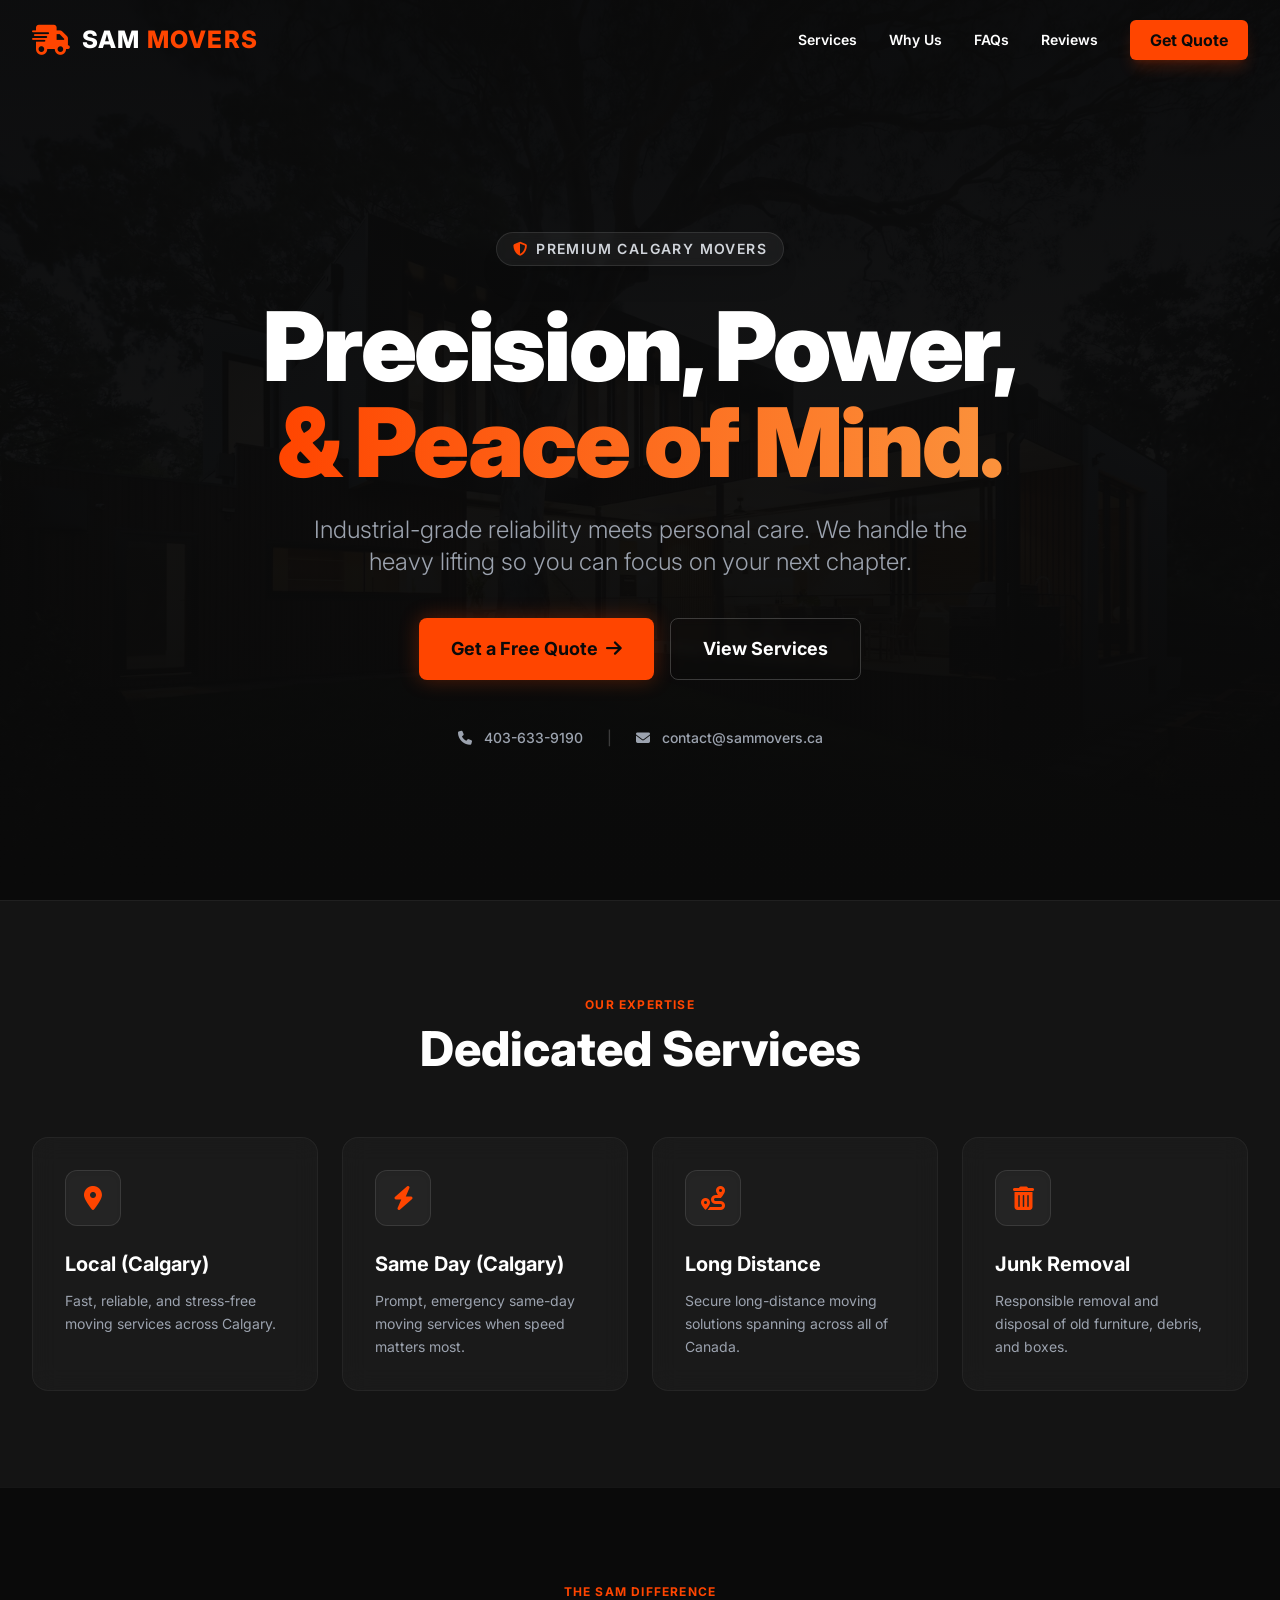
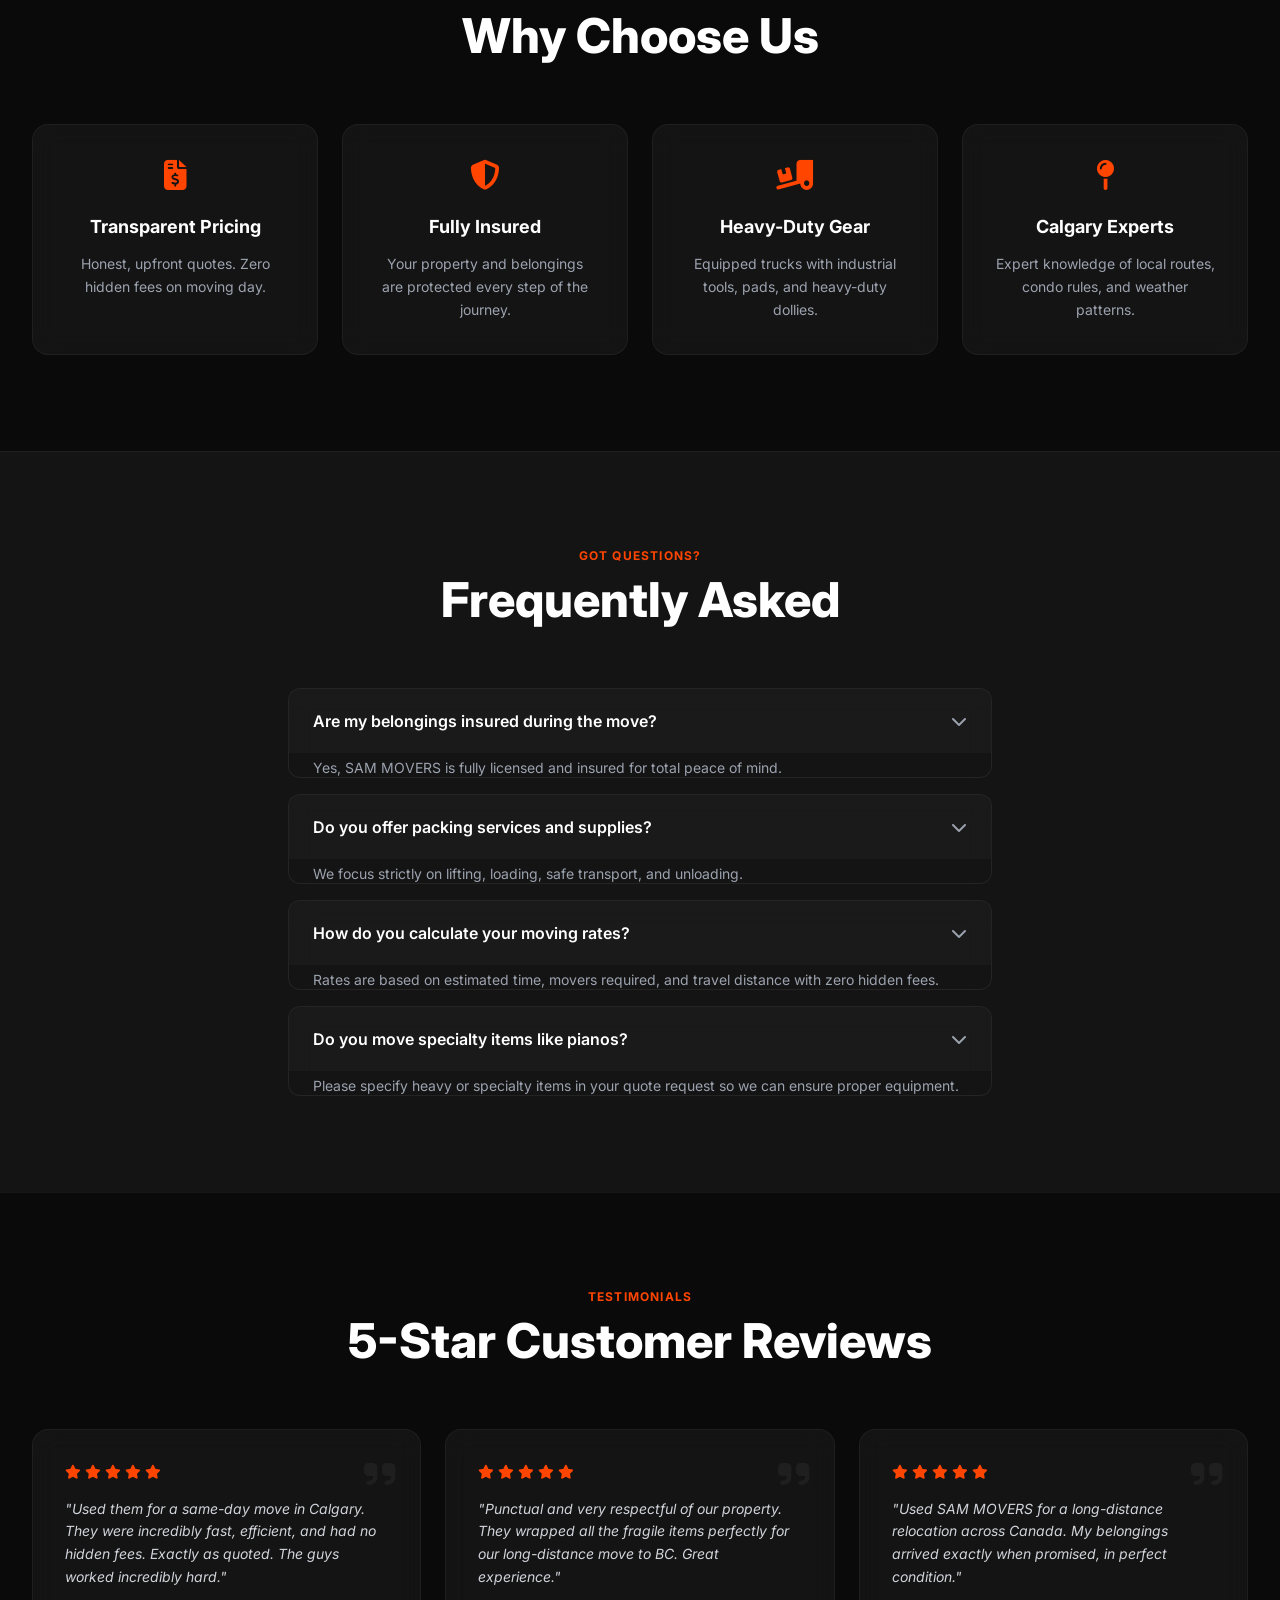
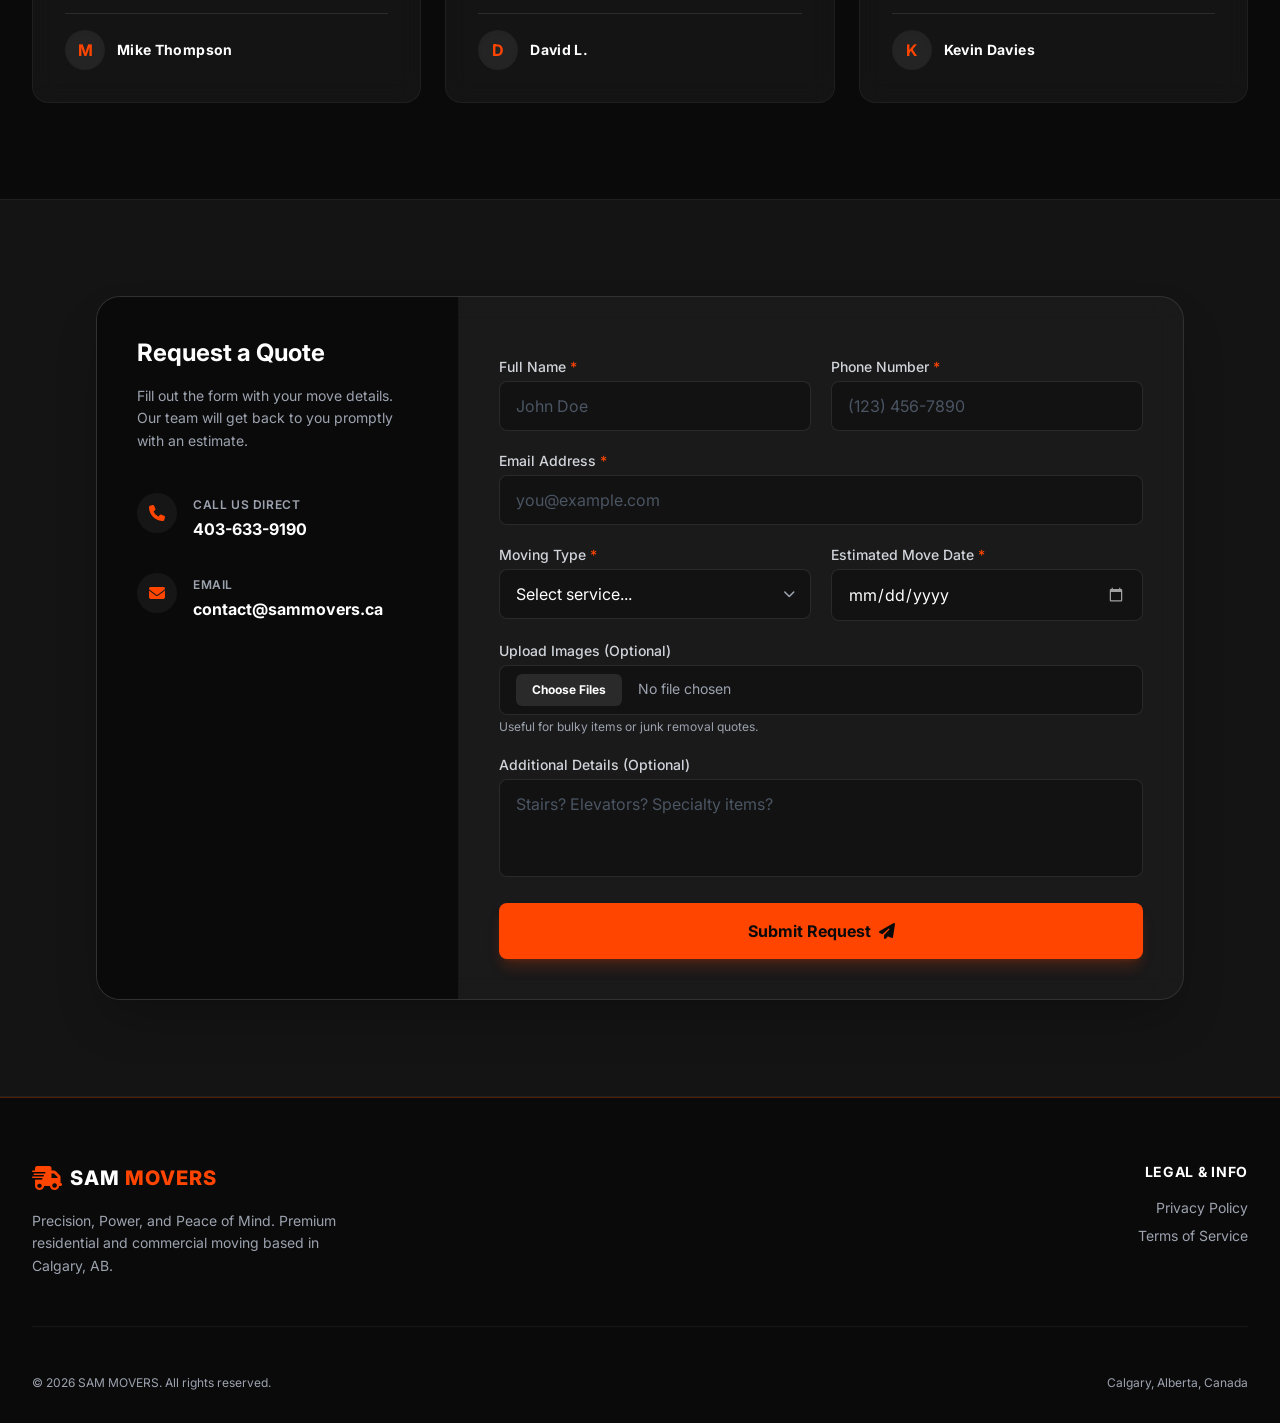
==== commit 6332bd11: "Add files via upload" ====
--- a/index.html
+++ b/index.html
@@ -200,6 +200,17 @@
             cursor: pointer;
         }
     </style>
+
+    <!-- Google tag (gtag.js) -->
+    <script async src="https://www.googletagmanager.com/gtag/js?id=G-NWXWJWYXG3">
+    </script>
+    <script>
+        window.dataLayer = window.dataLayer || [];
+        function gtag() { dataLayer.push(arguments); }
+        gtag('js', new Date());
+
+        gtag('config', 'G-NWXWJWYXG3');
+    </script>
 </head>
 
 <body class="antialiased overflow-x-hidden selection:bg-brand-accent selection:text-white">
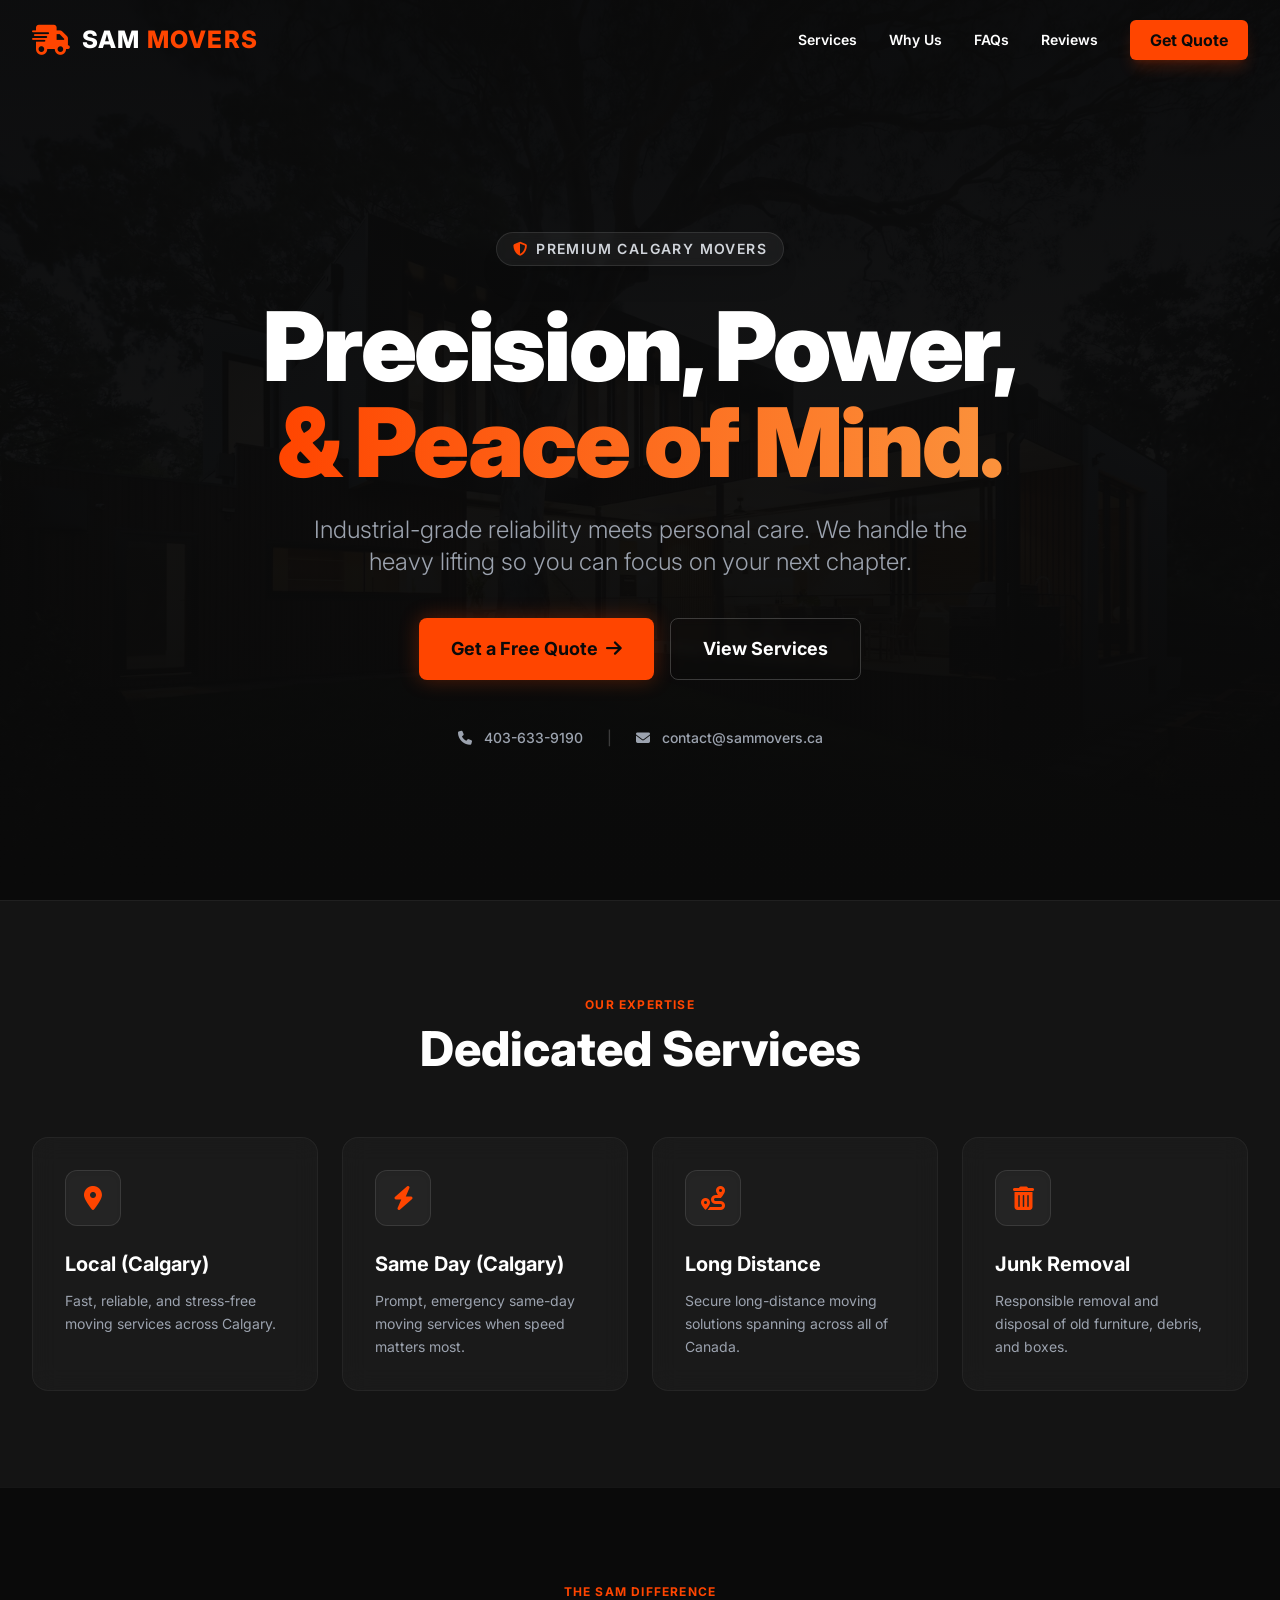
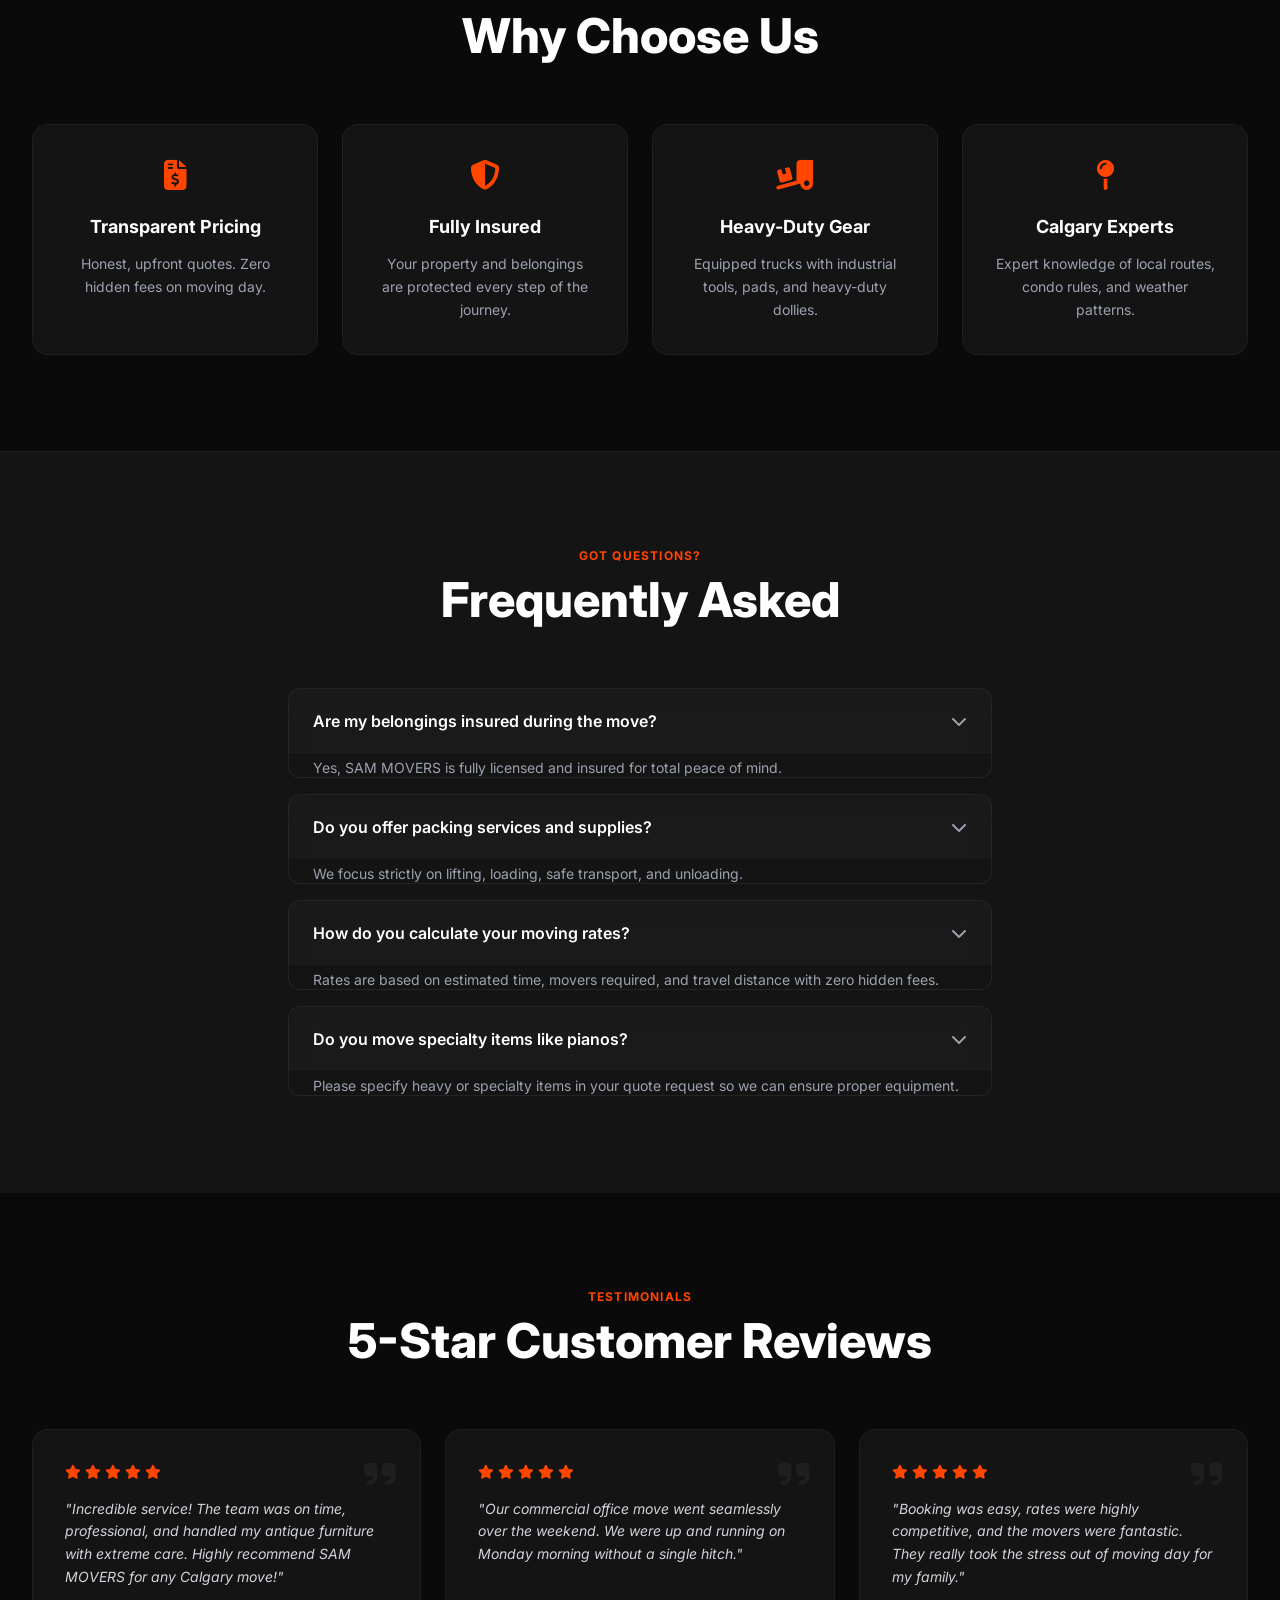
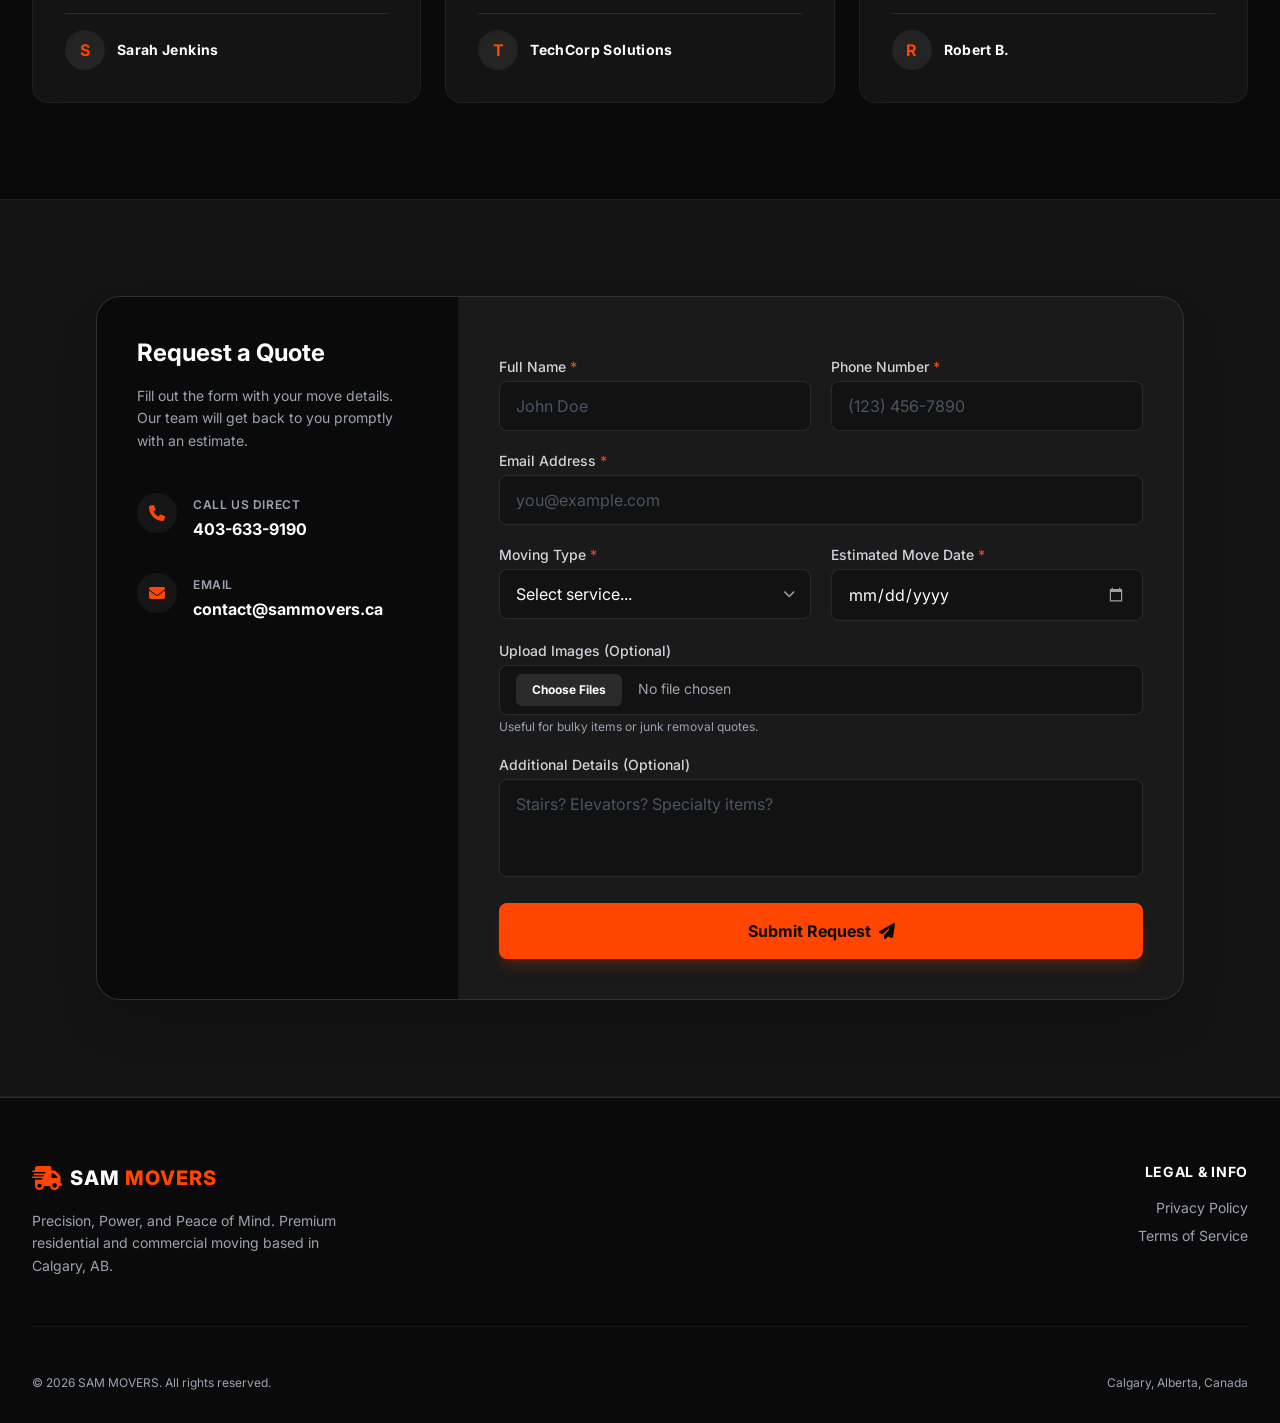
==== commit 511232b5: "Add files via upload" ====
--- a/index.html
+++ b/index.html
@@ -211,6 +211,26 @@
 
         gtag('config', 'G-NWXWJWYXG3');
     </script>
+
+    <!-- Google tag (gtag.js) event - delayed navigation helper -->
+    <script>
+        // Helper function to delay opening a URL until a gtag event is sent.
+        // Call it in response to an action that should navigate to a URL.
+        function gtagSendEvent(url) {
+            var callback = function () {
+                if (typeof url === 'string') {
+                    window.location = url;
+                }
+            };
+            gtag('event', 'ads_conversion_Request_quote_1', {
+                'event_callback': callback,
+                'event_timeout': 2000,
+                // <event_parameters>
+            });
+            return false;
+        }
+    </script>
+
 </head>
 
 <body class="antialiased overflow-x-hidden selection:bg-brand-accent selection:text-white">
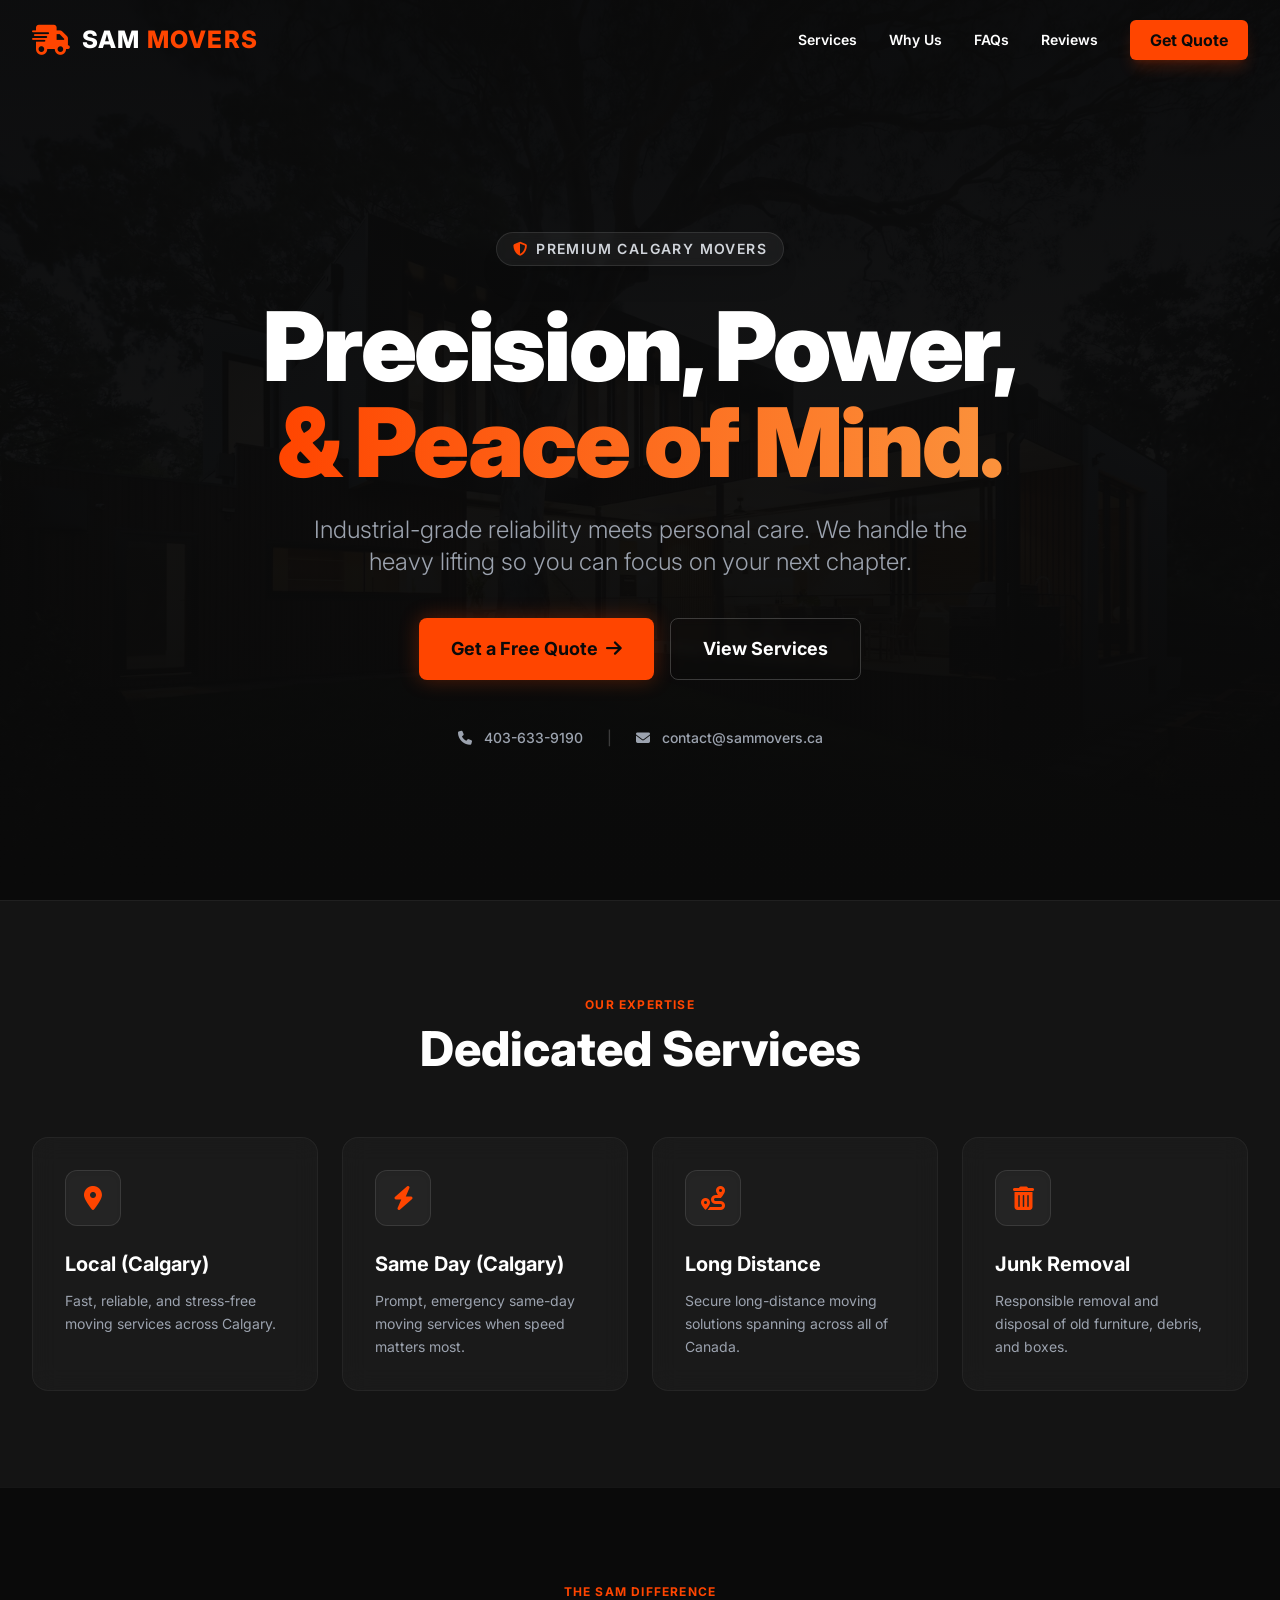
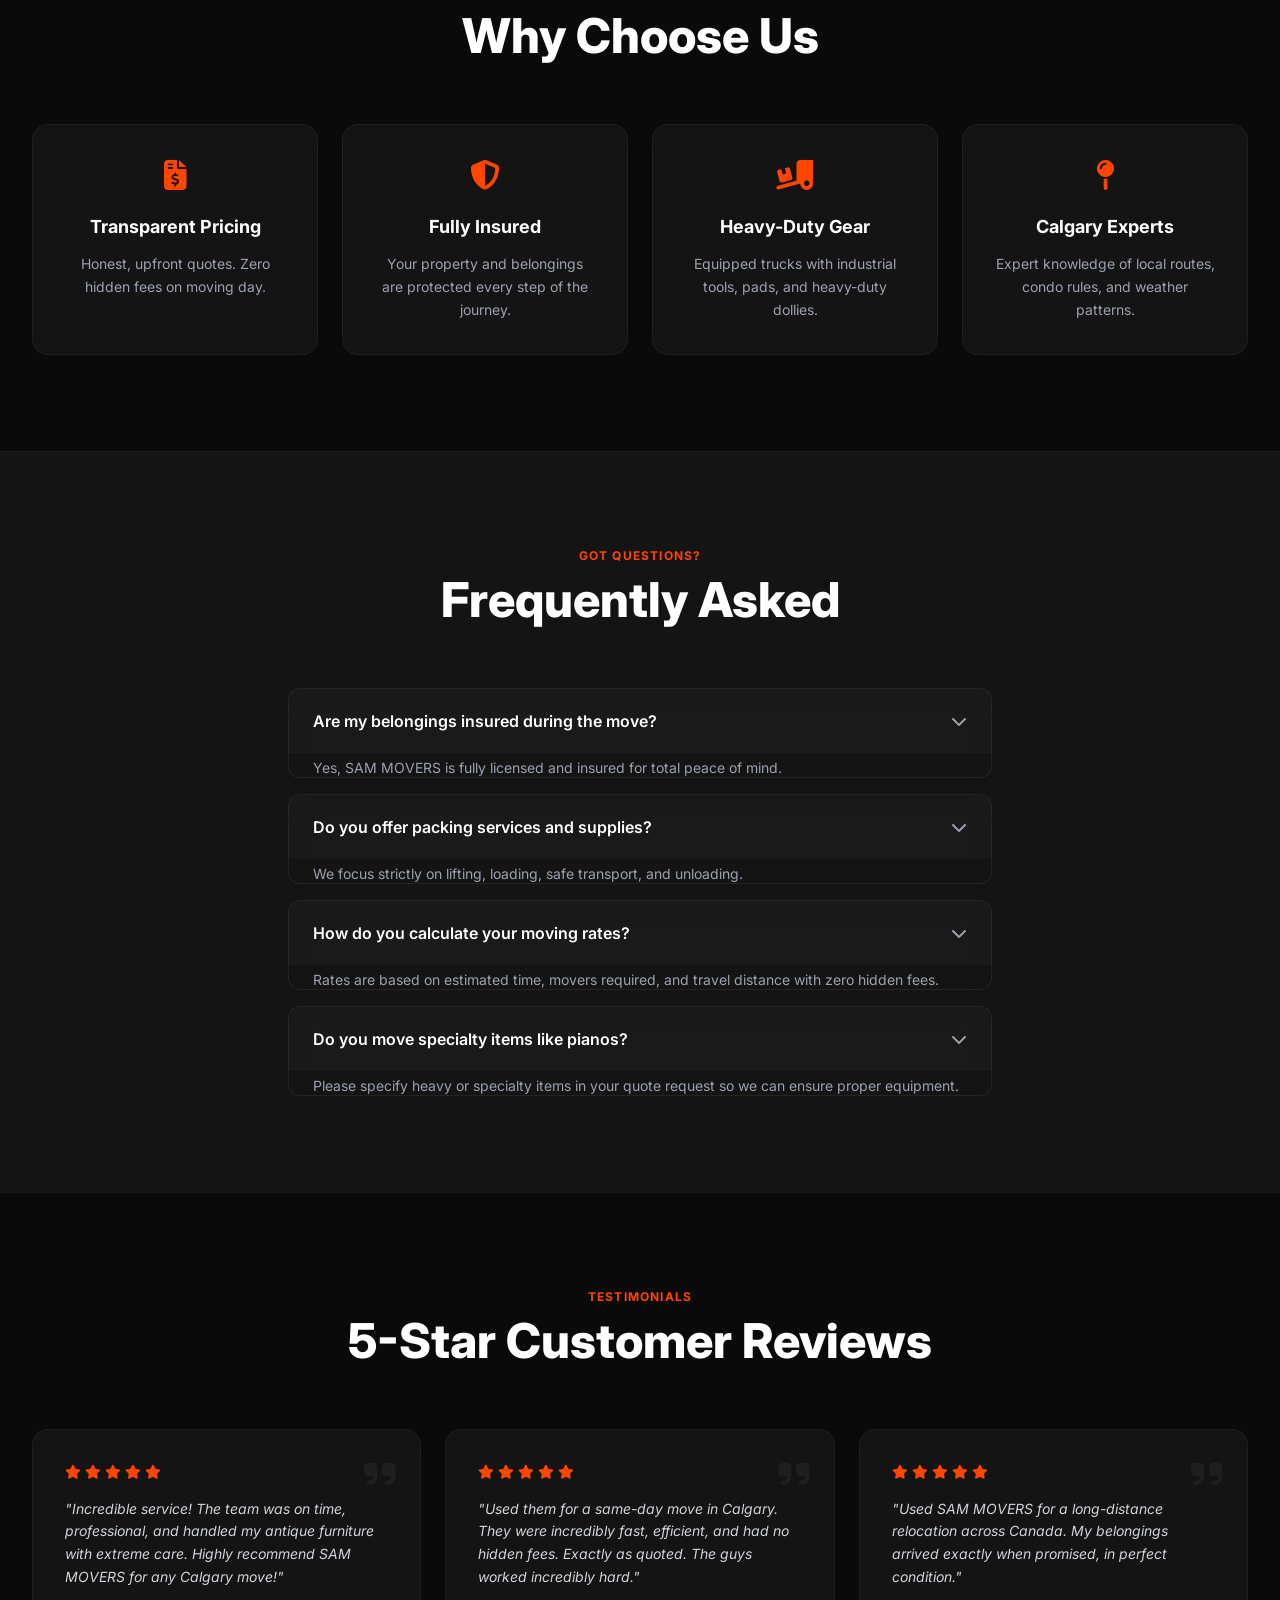
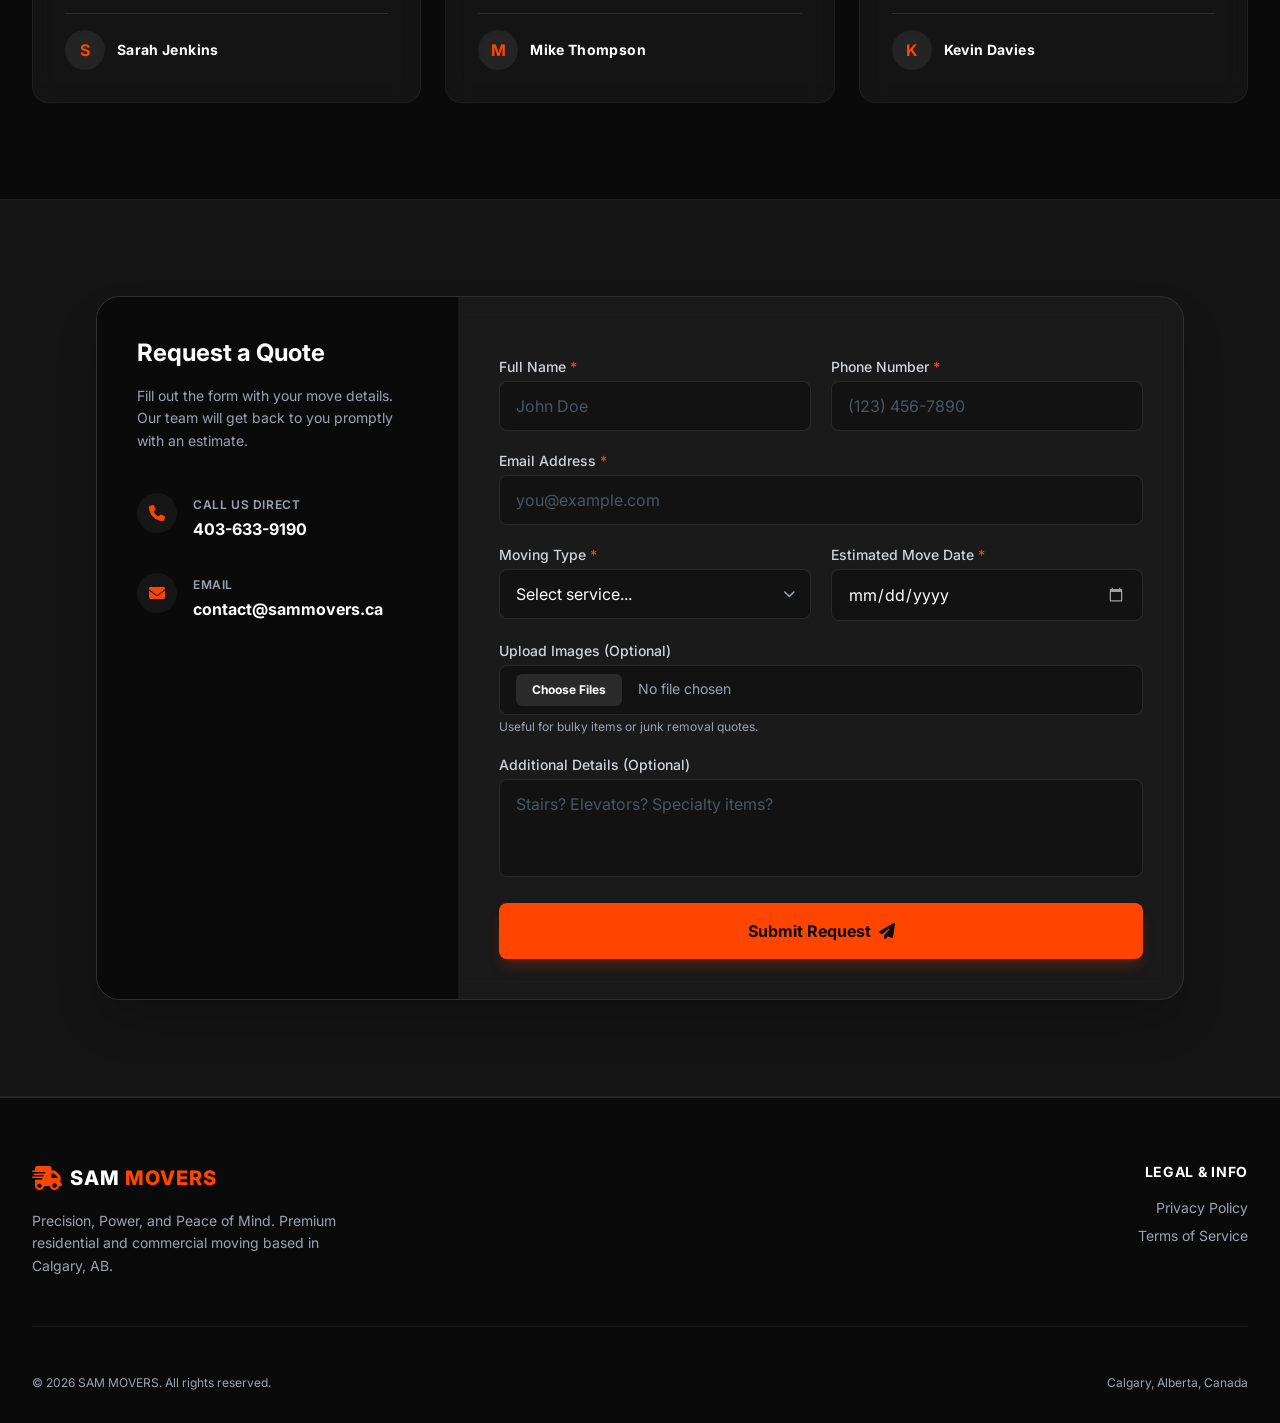
==== commit 48152d56: "Add files via upload" ====
--- a/index.html
+++ b/index.html
@@ -231,6 +231,24 @@
         }
     </script>
 
+    <!-- Google tag (gtag.js) event - delayed navigation helper -->
+    <script>
+        // Helper function to delay opening a URL until a gtag event is sent.
+        // Call it in response to an action that should navigate to a URL.
+        function gtagSendEvent(url) {
+            var callback = function () {
+                if (typeof url === 'string') {
+                    window.location = url;
+                }
+            };
+            gtag('event', 'conversion_event_request_quote', {
+                'event_callback': callback,
+                'event_timeout': 2000,
+                // <event_parameters>
+            });
+            return false;
+        }
+    </script>
 </head>
 
 <body class="antialiased overflow-x-hidden selection:bg-brand-accent selection:text-white">
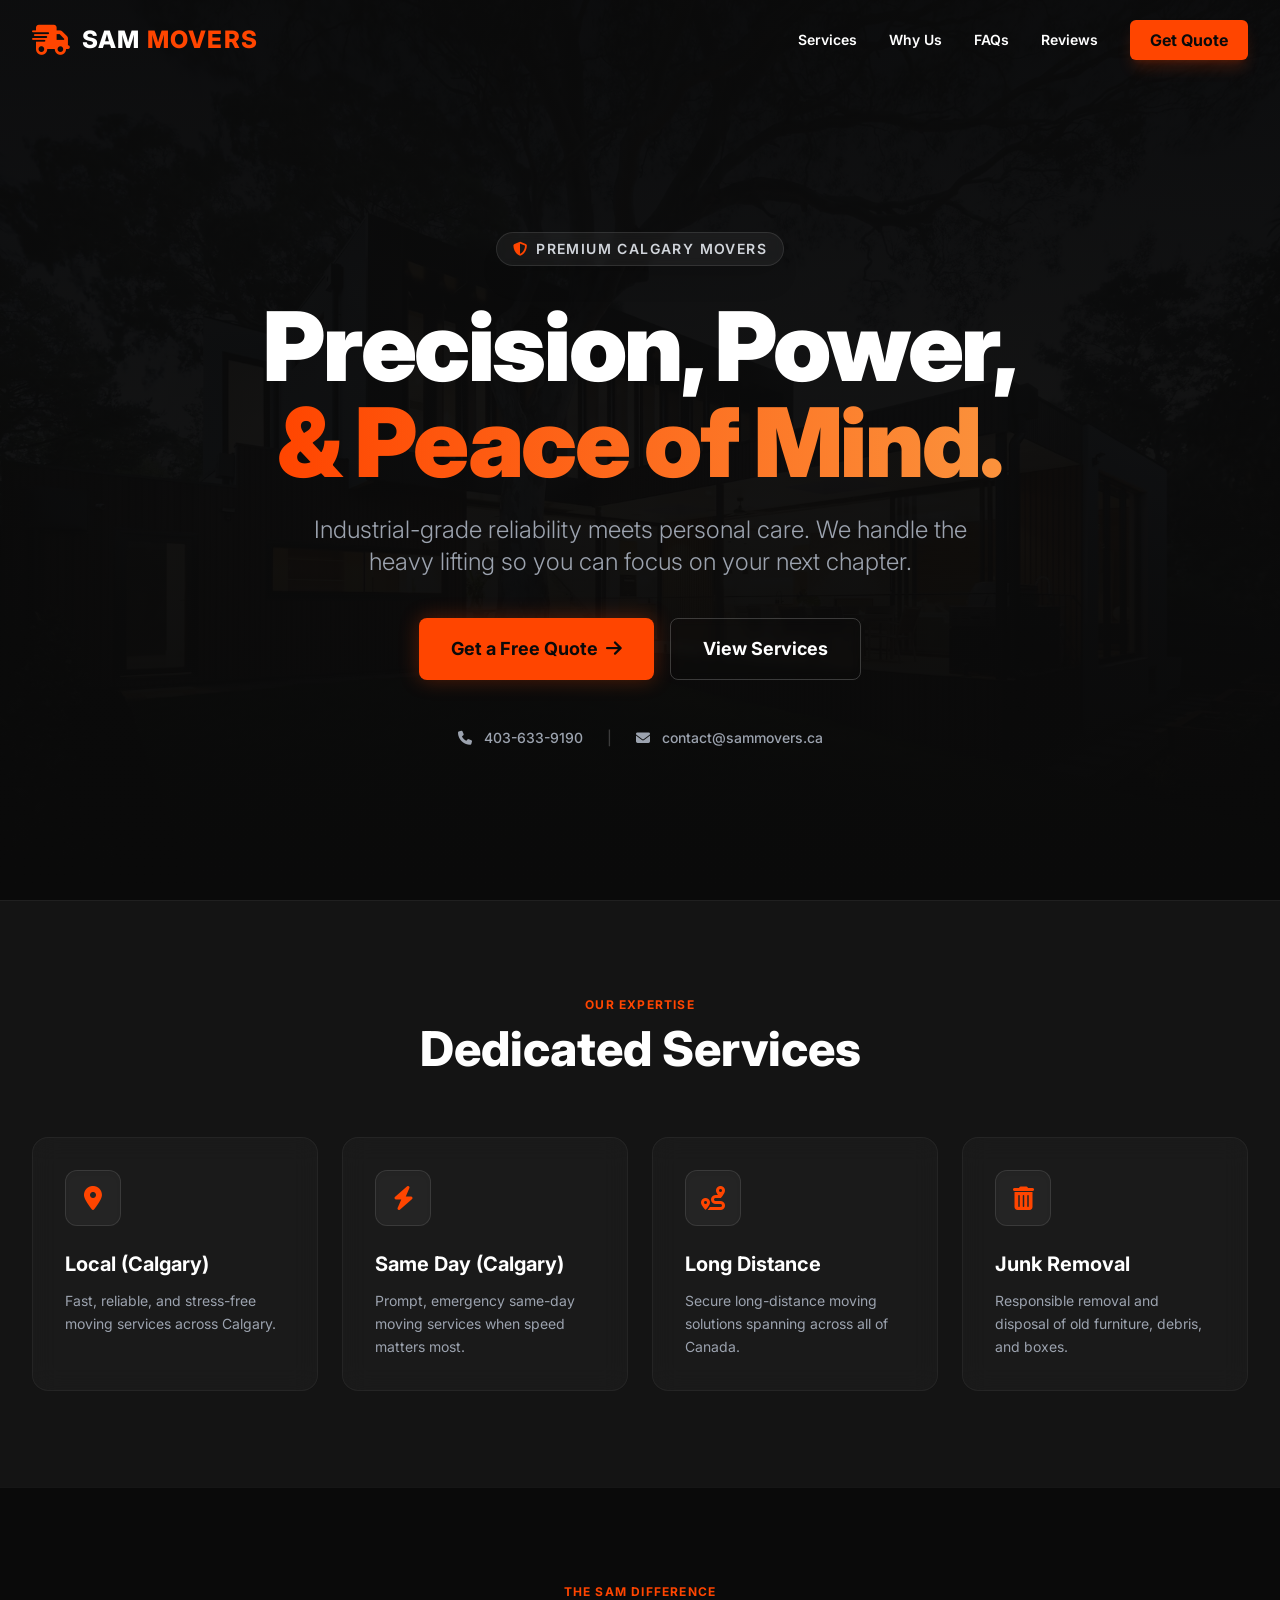
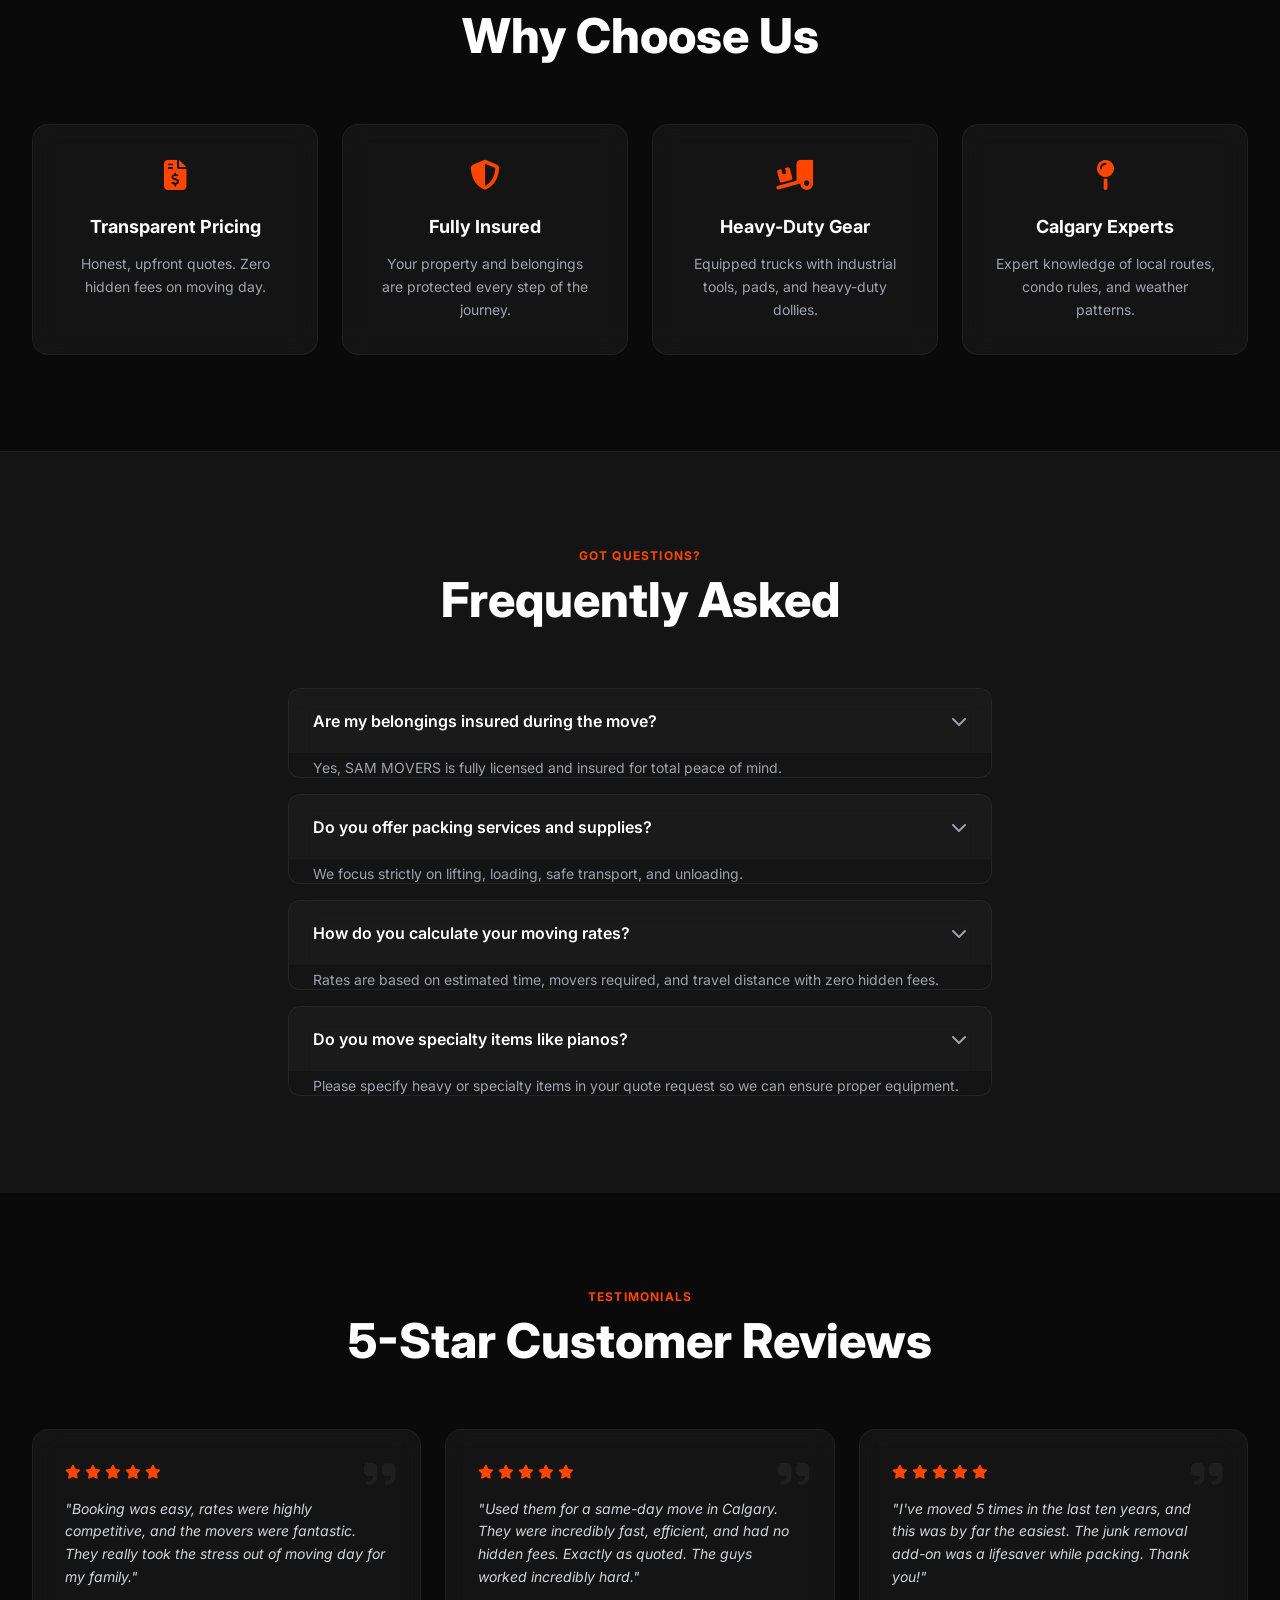
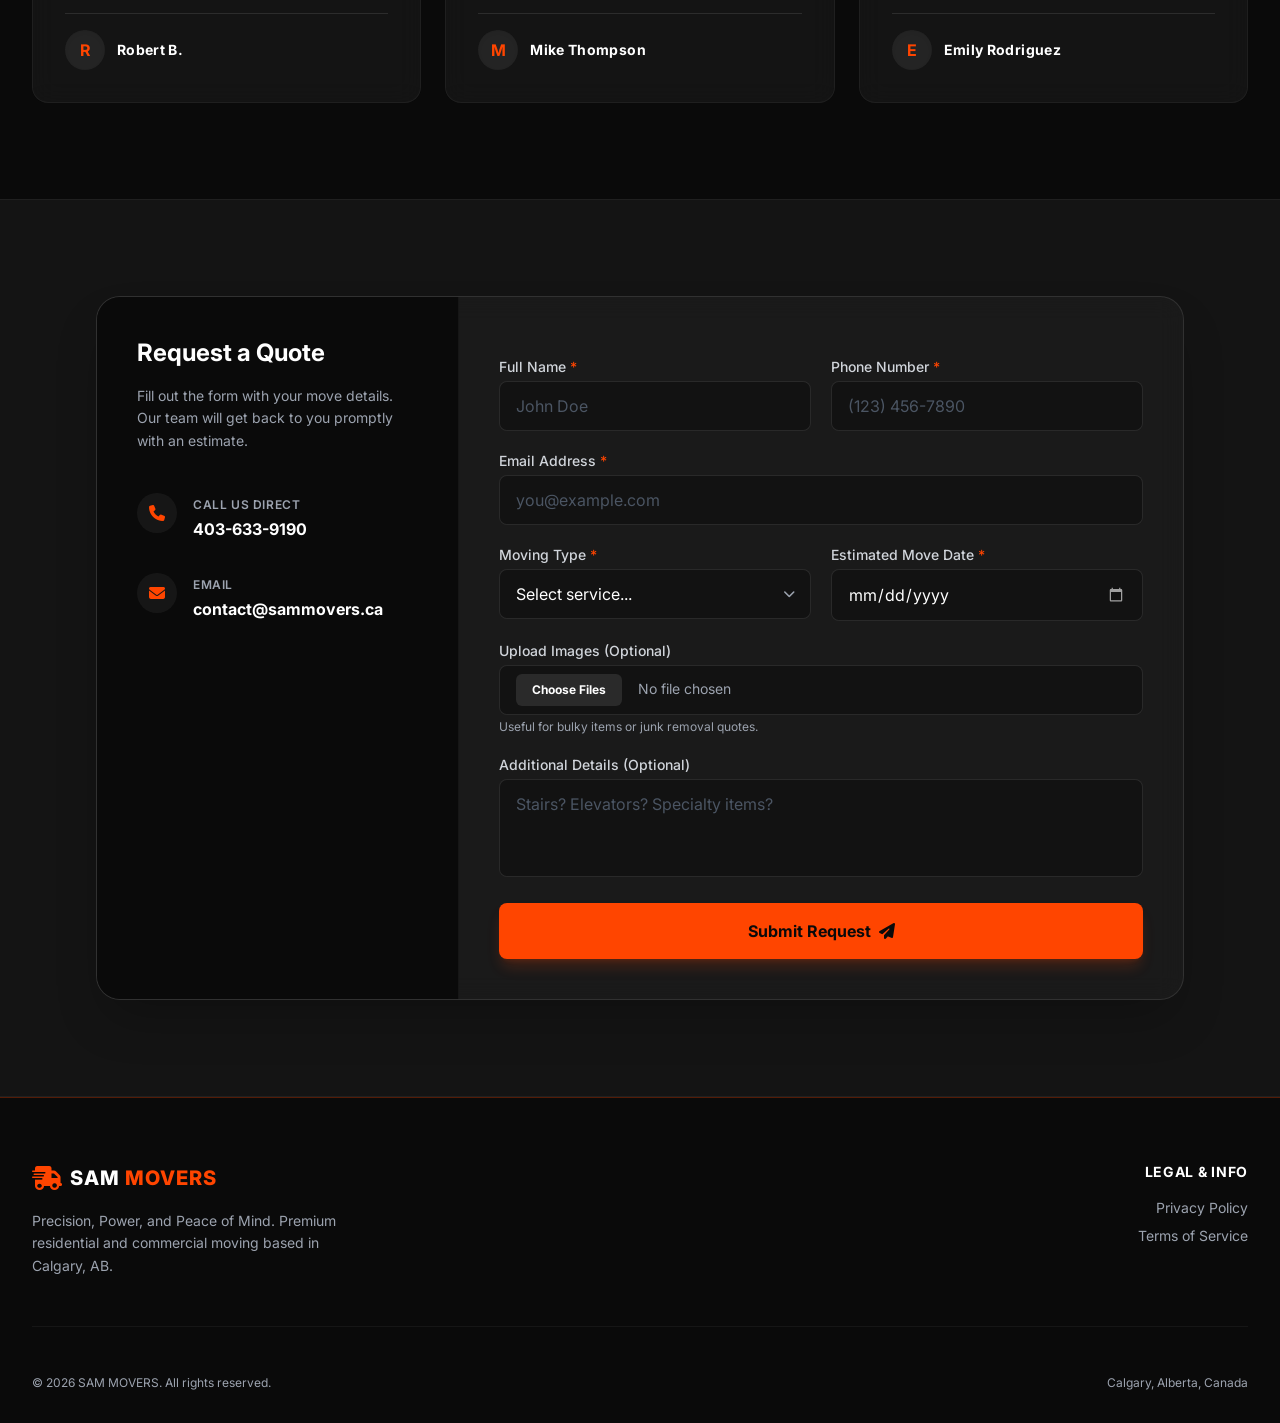
==== commit 6d3b0a16: "Add files via upload" ====
--- a/index.html
+++ b/index.html
@@ -223,6 +223,25 @@
                 }
             };
             gtag('event', 'ads_conversion_Request_quote_1', {
+                'event_callback': callback,
+                'event_timeout': 2000,
+                // <event_parameters>
+            });
+            return false;
+        }
+    </script>
+
+    <!-- Google tag (gtag.js) event - delayed navigation helper -->
+    <script>
+        // Helper function to delay opening a URL until a gtag event is sent.
+        // Call it in response to an action that should navigate to a URL.
+        function gtagSendEvent(url) {
+            var callback = function () {
+                if (typeof url === 'string') {
+                    window.location = url;
+                }
+            };
+            gtag('event', 'conversion_event_request_quote_1', {
                 'event_callback': callback,
                 'event_timeout': 2000,
                 // <event_parameters>
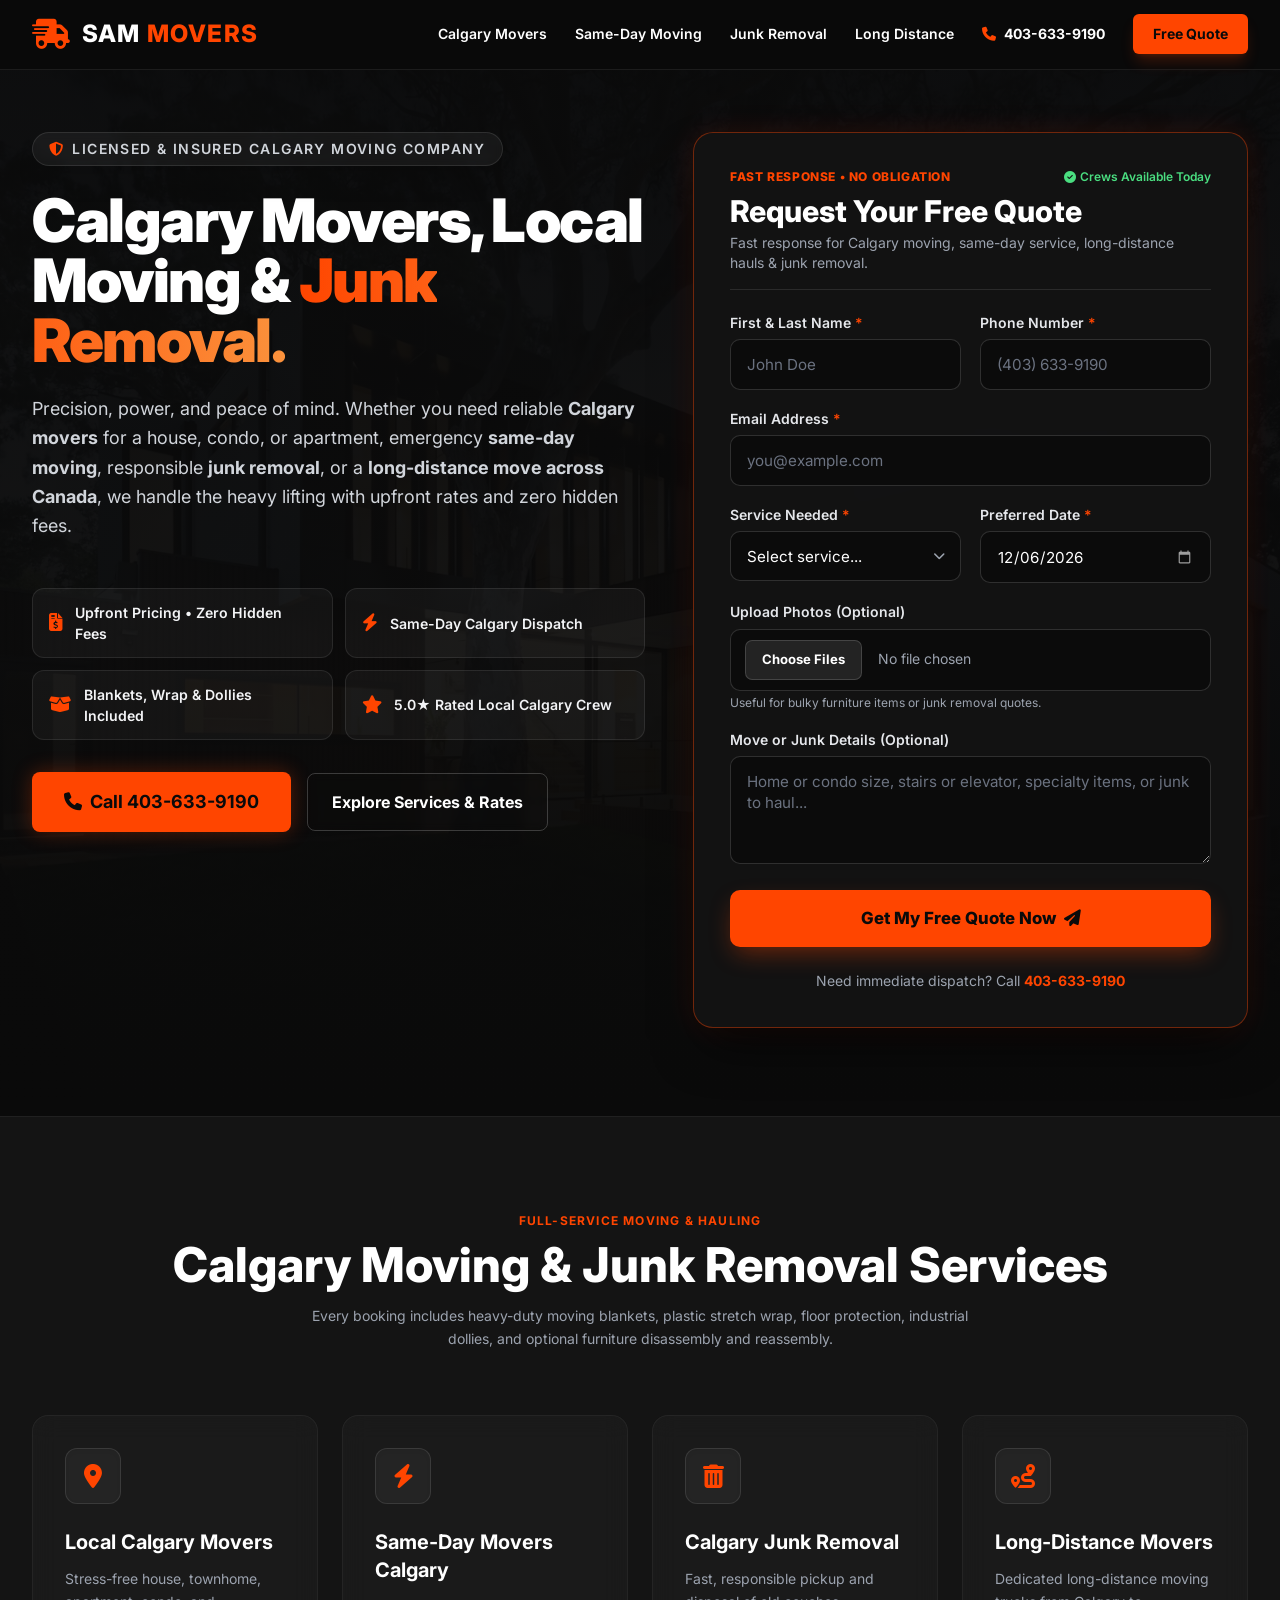
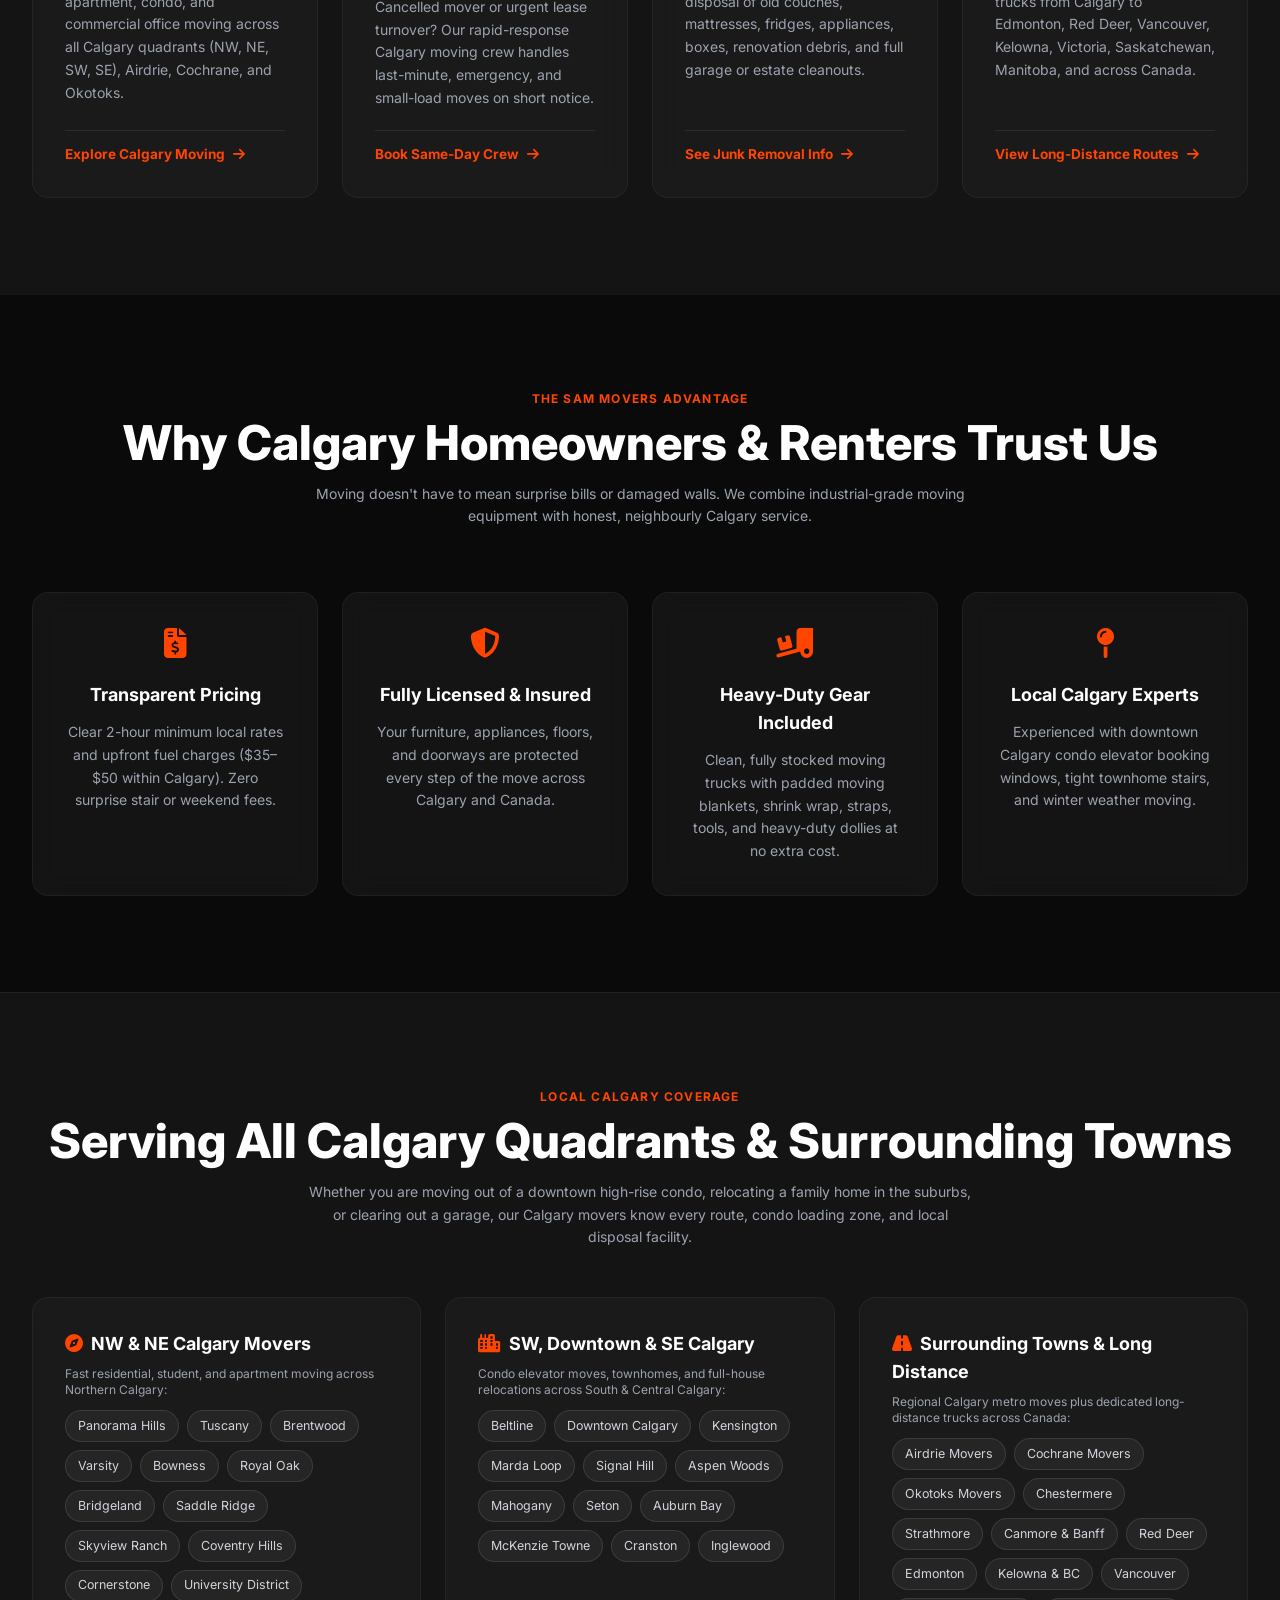
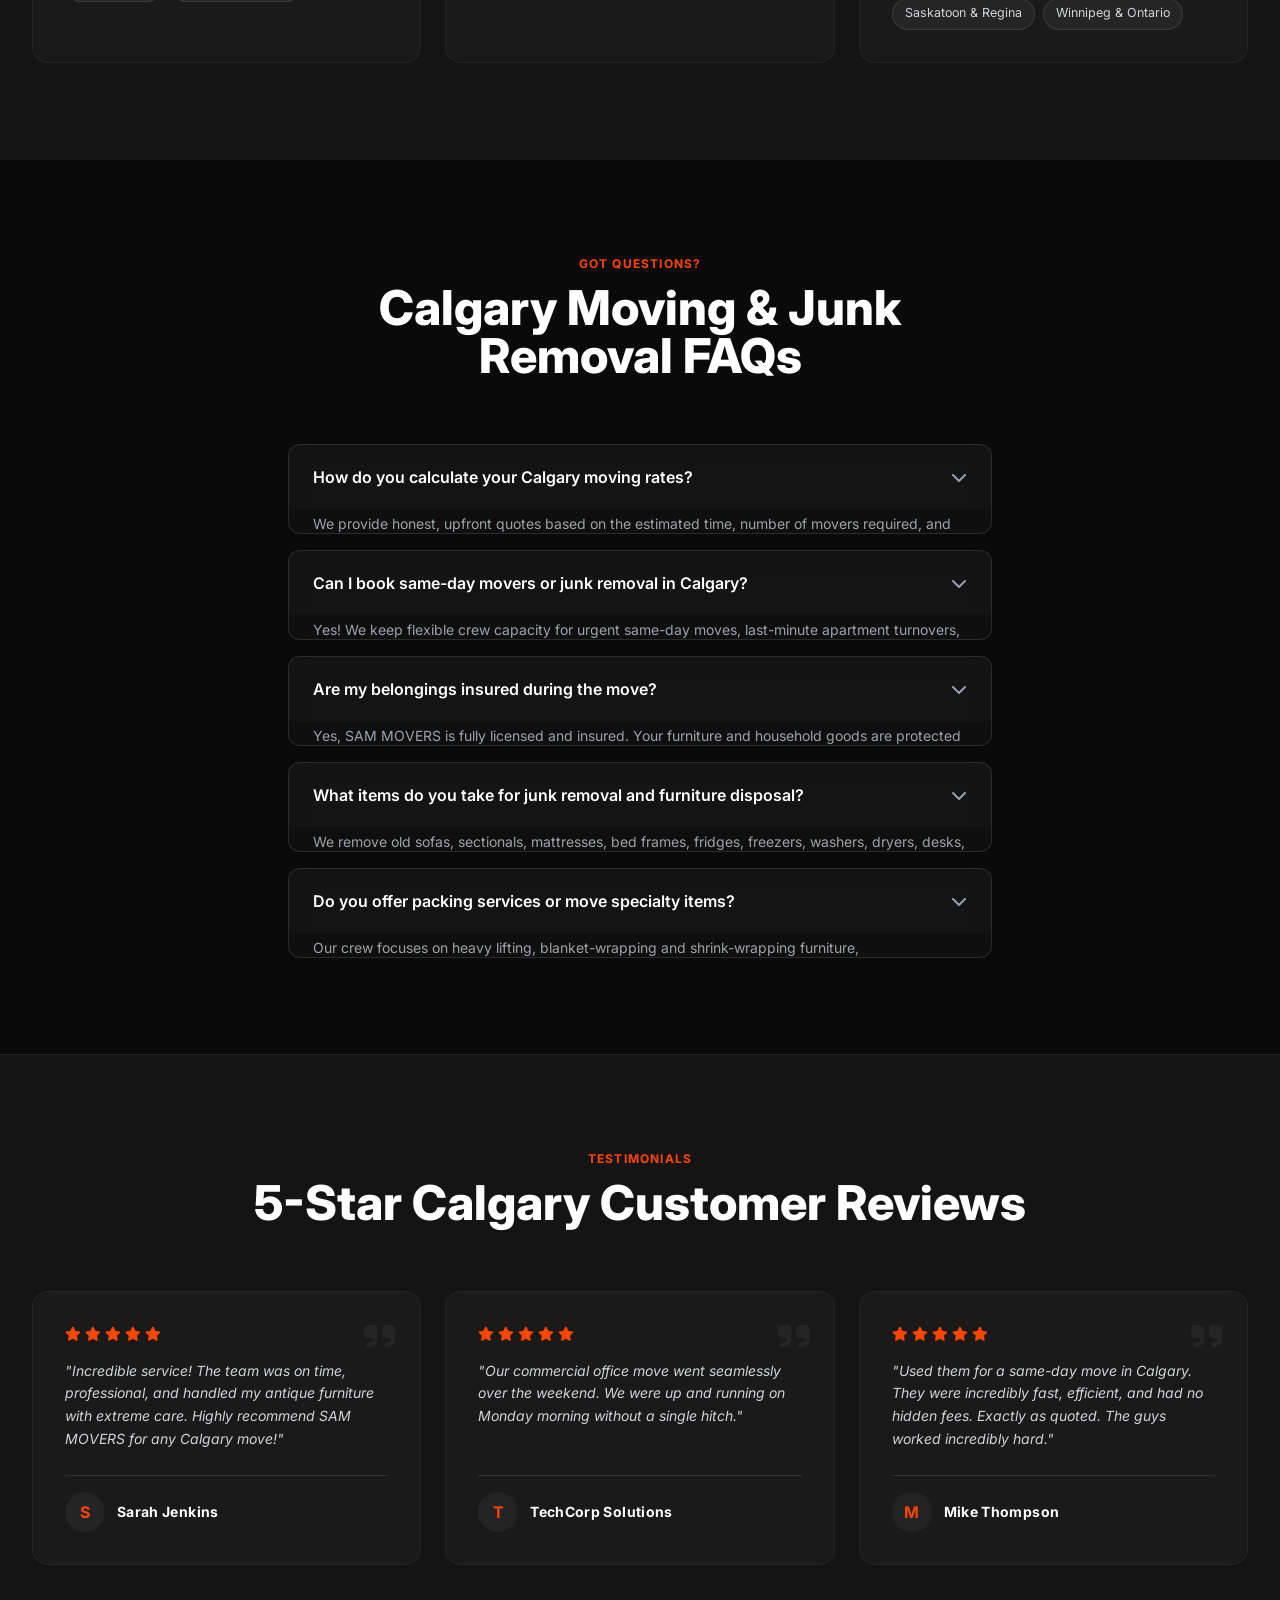
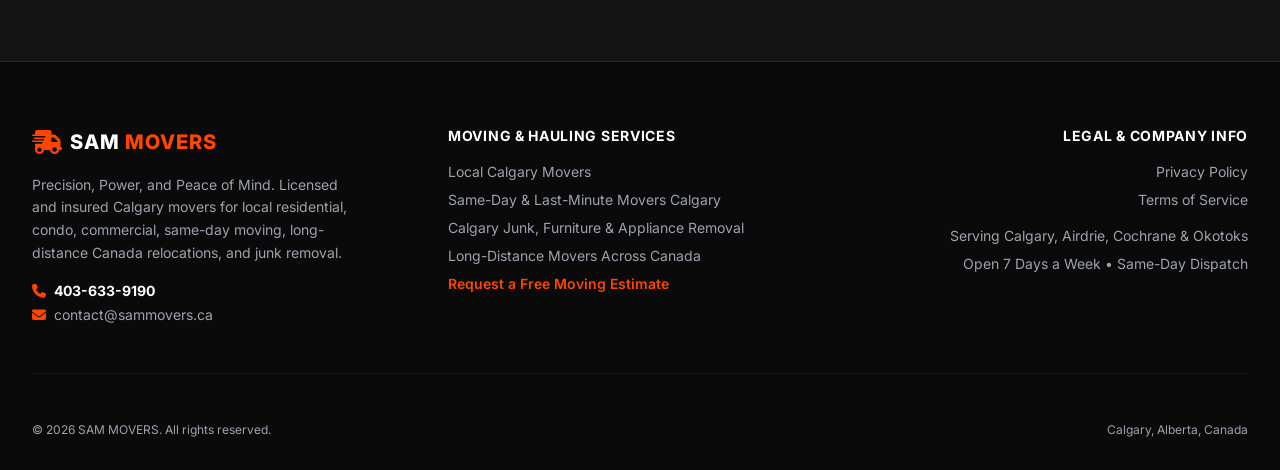
==== commit 5a1a780e: "Add files via upload" ====
--- a/index.html
+++ b/index.html
@@ -1,1169 +1,1276 @@
-<!DOCTYPE html>
-<html lang="en" class="scroll-smooth">
-
-<head>
-    <meta charset="UTF-8">
-    <meta name="viewport" content="width=device-width, initial-scale=1.0">
-
-    <link rel="preload" as="image" href="house.webp" fetchpriority="high">
-
-    <!-- PWA Manifest & Theme Settings -->
-    <link rel="apple-touch-icon" sizes="180x180" href="/apple-touch-icon.png">
-    <link rel="icon" type="image/png" sizes="32x32" href="/icon-32.png">
-    <link rel="icon" type="image/png" sizes="16x16" href="/icon-16.png">
-    <link rel="manifest" href="/manifest.json">
-    <meta name="theme-color" content="#FF4500">
-
-    <!-- iOS / Safari Support -->
-    <meta name="mobile-web-app-capable" content="yes">
-    <meta name="apple-mobile-web-app-status-bar-style" content="black-translucent">
-    <meta name="apple-mobile-web-app-title" content="SAM MOVERS">
-    <link rel="apple-touch-icon" href="/icon-192.png">
-
-    <!-- Primary Meta Tags -->
-    <title>SAM MOVERS | Local & Long Distance Calgary Movers</title>
-    <link rel="icon" href="/favicon.ico" type="image/x-icon">
-    <meta name="title" content="SAM MOVERS | Local & Long Distance Calgary Movers">
-    <meta name="description"
-        content="Precision, Power, and Peace of Mind. Get a free quote from SAM MOVERS for local Calgary moves, long-distance Canada hauls, same-day service, and junk removal.">
-    <meta name="keywords"
-        content="Calgary movers, local moving Calgary, long distance movers Canada, junk removal Calgary, same day moving">
-
-    <!-- SEO Improvement: Canonical Tag to prevent duplicate content penalties -->
-    <link rel="canonical" href="https://www.sammovers.ca/" />
-
-    <!-- Open Graph / Facebook -->
-    <meta property="og:type" content="website">
-    <meta property="og:url" content="https://www.sammovers.ca/">
-    <meta property="og:title" content="SAM MOVERS | Local & Long Distance Calgary Movers">
-    <meta property="og:description"
-        content="Precision, Power, and Peace of Mind. Get a free quote from SAM MOVERS for local Calgary moves, long-distance Canada hauls, same-day service, and junk removal.">
-    <meta property="og:image" content="house.webp">
-
-    <!-- Schema.org for MovingCompany -->
-    <script type="application/ld+json">
-    {
-      "@context": "https://schema.org",
-      "@type": "MovingCompany",
-      "name": "SAM MOVERS",
-      "description": "Precision, Power, and Peace of Mind. Expert moving services including Local, Same Day, and Long Distance moves, plus professional Junk Removal.",
-      "url": "https://www.sammovers.ca",
-      "email": "contact@sammovers.ca",
-      "telephone": [
-        "+1-403-633-9190"
-      ],
-      "address": {
-        "@type": "PostalAddress",
-        "addressLocality": "Calgary",
-        "addressRegion": "AB",
-        "addressCountry": "CA"
-      },
-      "areaServed": [
-        { "@type": "City", "name": "Calgary" },
-        { "@type": "Country", "name": "Canada" }
-      ],
-      "currenciesAccepted": "CAD",
-      "paymentAccepted": "Cash, Credit Card, Interac e-Transfer",
-      "aggregateRating": {
-        "@type": "AggregateRating",
-        "ratingValue": "5.0",
-        "reviewCount": "42"
-      },
-      "makesOffer": [
-        { "@type": "Offer", "itemOffered": { "@type": "Service", "name": "Local Moving (Calgary)" } },
-        { "@type": "Offer", "itemOffered": { "@type": "Service", "name": "Same Day Moving (Calgary)" } },
-        { "@type": "Offer", "itemOffered": { "@type": "Service", "name": "Long Distance Moving (Canada)" } },
-        { "@type": "Offer", "itemOffered": { "@type": "Service", "name": "Junk Removal" } }
-      ]
-    }
-    </script>
-
-    <!-- Schema.org for FAQPage -->
-    <script type="application/ld+json">
-    {
-      "@context": "https://schema.org",
-      "@type": "FAQPage",
-      "mainEntity": [
-        {
-          "@type": "Question",
-          "name": "Are my belongings insured during the move?",
-          "acceptedAnswer": {
-            "@type": "Answer",
-            "text": "Yes, SAM MOVERS is fully licensed and insured. Your items are protected under our standard coverage during the entire moving process for total peace of mind."
-          }
-        },
-        {
-          "@type": "Question",
-          "name": "Do you offer packing services and supplies?",
-          "acceptedAnswer": {
-            "@type": "Answer",
-            "text": "Currently, we focus strictly on the heavy lifting, loading, safe transport, and unloading. We recommend having your items packed and ready in boxes before our crew arrives."
-          }
-        },
-        {
-          "@type": "Question",
-          "name": "How do you calculate your moving rates?",
-          "acceptedAnswer": {
-            "@type": "Answer",
-            "text": "We provide transparent, upfront quotes based on the estimated time, the number of movers required, and the total distance of the move. We pride ourselves on having zero hidden fees."
-          }
-        },
-        {
-          "@type": "Question",
-          "name": "Do you move specialty items like pianos or pool tables?",
-          "acceptedAnswer": {
-            "@type": "Answer",
-            "text": "We handle most heavy furniture and household goods, but please specify extremely heavy or specialty items in your quote request so we can confirm if we have the specific equipment needed for that item."
-          }
-        }
-      ]
-    }
-    </script>
-
-    <!-- Preconnect for performance -->
-    <link rel="preconnect" href="https://fonts.googleapis.com">
-    <link rel="preconnect" href="https://fonts.gstatic.com" crossorigin>
-
-    <!-- Google Fonts: Inter (Non-blocking) -->
-    <link rel="stylesheet"
-        href="https://fonts.googleapis.com/css2?family=Inter:wght@300;400;500;600;700;800&display=optional"
-        media="print" onload="this.media='all'">
-
-    <!-- FontAwesome (Non-blocking) -->
-    <link rel="stylesheet" href="https://cdnjs.cloudflare.com/ajax/libs/font-awesome/6.4.0/css/all.min.css"
-        media="print" onload="this.media='all'">
-    <noscript>
-        <link rel="stylesheet"
-            href="https://fonts.googleapis.com/css2?family=Inter:wght@300;400;500;600;700;800&display=optional">
-        <link rel="stylesheet" href="https://cdnjs.cloudflare.com/ajax/libs/font-awesome/6.4.0/css/all.min.css">
-    </noscript>
-
-    <link rel="stylesheet" href="style.css">
-
-    <!-- Custom CSS -->
-    <style>
-        body {
-            font-family: 'Inter', sans-serif;
-            background-color: #0a0a0a;
-            color: #f3f4f6;
-        }
-
-        ::-webkit-scrollbar {
-            width: 8px;
-        }
-
-        ::-webkit-scrollbar-track {
-            background: #0a0a0a;
-        }
-
-        ::-webkit-scrollbar-thumb {
-            background: #242424;
-            border-radius: 4px;
-        }
-
-        ::-webkit-scrollbar-thumb:hover {
-            background: #FF4500;
-        }
-
-        .glass-panel {
-            background: rgba(36, 36, 36, 0.4);
-            backdrop-filter: blur(12px);
-            -webkit-backdrop-filter: blur(12px);
-            border: 1px solid rgba(255, 255, 255, 0.05);
-            transition: all 0.3s ease;
-        }
-
-        .glass-panel:hover {
-            border-color: rgba(255, 69, 0, 0.4);
-            background: rgba(36, 36, 36, 0.6);
-            transform: translateY(-4px);
-            box-shadow: 0 10px 30px -10px rgba(255, 69, 0, 0.15);
-        }
-
-        .faq-content {
-            display: grid;
-            grid-template-rows: 0fr;
-            transition: grid-template-rows 0.3s ease-out;
-        }
-
-        .faq-content.open {
-            grid-template-rows: 1fr;
-        }
-
-        .faq-inner {
-            overflow: hidden;
-        }
-
-        input[type="date"]::-webkit-calendar-picker-indicator {
-            filter: invert(1);
-            opacity: 0.6;
-            cursor: pointer;
-        }
-    </style>
-
-    <!-- Google tag (gtag.js) -->
-    <script async src="https://www.googletagmanager.com/gtag/js?id=G-NWXWJWYXG3">
-    </script>
-    <script>
-        window.dataLayer = window.dataLayer || [];
-        function gtag() { dataLayer.push(arguments); }
-        gtag('js', new Date());
-
-        gtag('config', 'G-NWXWJWYXG3');
-    </script>
-
-    <!-- Google tag (gtag.js) event - delayed navigation helper -->
-    <script>
-        // Helper function to delay opening a URL until a gtag event is sent.
-        // Call it in response to an action that should navigate to a URL.
-        function gtagSendEvent(url) {
-            var callback = function () {
-                if (typeof url === 'string') {
-                    window.location = url;
-                }
-            };
-            gtag('event', 'ads_conversion_Request_quote_1', {
-                'event_callback': callback,
-                'event_timeout': 2000,
-                // <event_parameters>
-            });
-            return false;
-        }
-    </script>
-
-    <!-- Google tag (gtag.js) event - delayed navigation helper -->
-    <script>
-        // Helper function to delay opening a URL until a gtag event is sent.
-        // Call it in response to an action that should navigate to a URL.
-        function gtagSendEvent(url) {
-            var callback = function () {
-                if (typeof url === 'string') {
-                    window.location = url;
-                }
-            };
-            gtag('event', 'conversion_event_request_quote_1', {
-                'event_callback': callback,
-                'event_timeout': 2000,
-                // <event_parameters>
-            });
-            return false;
-        }
-    </script>
-
-    <!-- Google tag (gtag.js) event - delayed navigation helper -->
-    <script>
-        // Helper function to delay opening a URL until a gtag event is sent.
-        // Call it in response to an action that should navigate to a URL.
-        function gtagSendEvent(url) {
-            var callback = function () {
-                if (typeof url === 'string') {
-                    window.location = url;
-                }
-            };
-            gtag('event', 'conversion_event_request_quote', {
-                'event_callback': callback,
-                'event_timeout': 2000,
-                // <event_parameters>
-            });
-            return false;
-        }
-    </script>
-</head>
-
-<body class="antialiased overflow-x-hidden selection:bg-brand-accent selection:text-white">
-
-    <header id="navbar"
-        class="fixed w-full top-0 z-50 transition-all duration-300 py-5 bg-transparent border-b border-transparent text-white">
-        <div class="max-w-7xl mx-auto px-4 sm:px-6 lg:px-8">
-            <div class="flex justify-between items-center">
-                <div class="flex items-center cursor-pointer" onclick="window.scrollTo(0,0)">
-                    <i class="fa-solid fa-truck-fast text-brand-accent text-3xl mr-3"></i>
-                    <div>
-                        <h1 class="text-2xl font-extrabold tracking-wider uppercase text-white m-0 leading-none">SAM
-                            <span class="text-brand-accent">MOVERS</span>
-                        </h1>
-                    </div>
-                </div>
-
-                <nav class="hidden md:flex space-x-8 items-center">
-                    <a href="#services"
-                        class="text-sm font-semibold hover:text-brand-accent transition-colors">Services</a>
-                    <a href="#why-us" class="text-sm font-semibold hover:text-brand-accent transition-colors">Why Us</a>
-                    <a href="#faqs" class="text-sm font-semibold hover:text-brand-accent transition-colors">FAQs</a>
-                    <a href="#reviews"
-                        class="text-sm font-semibold hover:text-brand-accent transition-colors">Reviews</a>
-                    <a href="#contact"
-                        class="px-5 py-2 bg-brand-accent hover:bg-brand-accentHover text-brand-dark rounded-md font-bold transition-colors shadow-lg shadow-brand-accent/20">Get
-                        Quote</a>
-                </nav>
-
-                <div class="md:hidden flex items-center">
-                    <!-- SEO/Accessibility Improvement: Added aria-label -->
-                    <button id="mobile-menu-button" aria-label="Toggle Mobile Menu"
-                        class="text-gray-300 hover:text-white focus:outline-none p-2">
-                        <i class="fa-solid fa-bars text-2xl"></i>
-                    </button>
-                </div>
-            </div>
-        </div>
-
-        <div id="mobile-menu"
-            class="hidden md:hidden absolute w-full left-0 top-full bg-brand-dark border-b border-white/10 shadow-2xl">
-            <div class="px-4 py-4 space-y-1">
-                <a href="#services"
-                    class="mobile-link block px-3 py-3 rounded-md text-base font-medium text-white hover:bg-white/5">Services</a>
-                <a href="#why-us"
-                    class="mobile-link block px-3 py-3 rounded-md text-base font-medium text-white hover:bg-white/5">Why
-                    Us</a>
-                <a href="#faqs"
-                    class="mobile-link block px-3 py-3 rounded-md text-base font-medium text-white hover:bg-white/5">FAQs</a>
-                <a href="#reviews"
-                    class="mobile-link block px-3 py-3 rounded-md text-base font-medium text-white hover:bg-white/5">Reviews</a>
-                <a href="#contact"
-                    class="mobile-link block px-3 py-3 rounded-md text-base font-bold text-brand-accent hover:bg-white/5">Get
-                    Quote</a>
-            </div>
-        </div>
-    </header>
-
-    <main>
-        <section
-            class="relative min-h-screen flex flex-col justify-center items-center text-center overflow-hidden bg-brand-dark pt-20">
-            <div class="absolute inset-0 z-0">
-                <!-- SEO Improvement: Descriptive alt text with keywords -->
-                <img src="house.webp" fetchpriority="high" loading="eager"
-                    alt="SAM Movers Calgary Moving Truck - Local and Long Distance Services"
-                    class="w-full h-full object-cover opacity-20 object-center" />
-                <div class="absolute inset-0 bg-gradient-to-b from-brand-dark/90 via-brand-dark/80 to-brand-dark"></div>
-            </div>
-
-            <div class="relative z-10 max-w-5xl mx-auto px-4 sm:px-6 lg:px-8 w-full flex flex-col items-center">
-                <div
-                    class="inline-flex items-center px-4 py-1.5 rounded-full bg-white/5 border border-white/10 text-gray-300 text-xs sm:text-sm font-semibold tracking-widest uppercase mb-8 backdrop-blur-sm shadow-xl">
-                    <i class="fa-solid fa-shield-halved text-brand-accent mr-2"></i> Premium Calgary Movers
-                </div>
-
-                <h2 class="text-5xl sm:text-6xl md:text-8xl font-black text-white leading-[1.1] mb-6 tracking-tight">
-                    Precision, Power, <br />
-                    <span class="text-transparent bg-clip-text bg-gradient-to-r from-brand-accent to-orange-400">&amp;
-                        Peace
-                        of Mind.</span>
-                </h2>
-
-                <p class="text-lg md:text-2xl text-gray-400 mb-10 max-w-2xl mx-auto font-light leading-relaxed">
-                    Industrial-grade reliability meets personal care. We handle the heavy lifting so you can focus on
-                    your
-                    next chapter.
-                </p>
-
-                <div class="flex flex-col sm:flex-row gap-4 justify-center w-full sm:w-auto">
-                    <a href="#contact"
-                        class="inline-flex justify-center items-center px-8 py-4 text-lg font-bold rounded-lg text-brand-dark bg-brand-accent hover:bg-brand-accentHover transition duration-300 shadow-[0_0_20px_rgba(255,69,0,0.3)] hover:shadow-[0_0_30px_rgba(255,69,0,0.5)] w-full sm:w-auto">
-                        Get a Free Quote <i class="fa-solid fa-arrow-right ml-2"></i>
-                    </a>
-                    <a href="#services"
-                        class="inline-flex justify-center items-center px-8 py-4 border border-white/20 text-lg font-bold rounded-lg text-white hover:bg-white/10 transition duration-300 w-full sm:w-auto backdrop-blur-sm">
-                        View Services
-                    </a>
-                </div>
-
-                <div
-                    class="mt-12 flex flex-col sm:flex-row items-center justify-center gap-6 text-sm text-gray-400 font-medium">
-                    <a href="tel:403-633-9190" class="hover:text-brand-accent transition-colors"><i
-                            class="fa-solid fa-phone mr-2"></i> 403-633-9190</a>
-                    <span class="hidden sm:inline text-white/20">|</span>
-                    <a href="mailto:contact@sammovers.ca" class="hover:text-brand-accent transition-colors"><i
-                            class="fa-solid fa-envelope mr-2"></i> contact@sammovers.ca</a>
-                </div>
-            </div>
-        </section>
-
-        <section id="services" class="py-24 bg-brand-charcoal border-t border-white/5">
-            <div class="max-w-7xl mx-auto px-4 sm:px-6 lg:px-8">
-                <div class="text-center mb-16">
-                    <p class="text-brand-accent font-bold tracking-widest uppercase text-xs mb-3">Our Expertise</p>
-                    <h2 class="text-3xl md:text-5xl font-extrabold text-white">Dedicated Services</h2>
-                </div>
-
-                <div class="grid grid-cols-1 md:grid-cols-2 lg:grid-cols-4 gap-6">
-                    <div class="glass-panel rounded-2xl p-8 flex flex-col">
-                        <div
-                            class="w-14 h-14 bg-brand-slate border border-white/10 rounded-xl flex items-center justify-center mb-6 shadow-inner">
-                            <i class="fa-solid fa-location-dot text-2xl text-brand-accent"></i>
-                        </div>
-                        <h3 class="text-xl font-bold text-white mb-3">Local (Calgary)</h3>
-                        <p class="text-gray-400 text-sm leading-relaxed flex-grow">Fast, reliable, and stress-free
-                            moving
-                            services across Calgary.</p>
-                    </div>
-
-                    <div class="glass-panel rounded-2xl p-8 flex flex-col">
-                        <div
-                            class="w-14 h-14 bg-brand-slate border border-white/10 rounded-xl flex items-center justify-center mb-6 shadow-inner">
-                            <i class="fa-solid fa-bolt text-2xl text-brand-accent"></i>
-                        </div>
-                        <h3 class="text-xl font-bold text-white mb-3">Same Day (Calgary)</h3>
-                        <p class="text-gray-400 text-sm leading-relaxed flex-grow">Prompt, emergency same-day moving
-                            services when speed matters most.</p>
-                    </div>
-
-                    <div class="glass-panel rounded-2xl p-8 flex flex-col">
-                        <div
-                            class="w-14 h-14 bg-brand-slate border border-white/10 rounded-xl flex items-center justify-center mb-6 shadow-inner">
-                            <i class="fa-solid fa-route text-2xl text-brand-accent"></i>
-                        </div>
-                        <h3 class="text-xl font-bold text-white mb-3">Long Distance</h3>
-                        <p class="text-gray-400 text-sm leading-relaxed flex-grow">Secure long-distance moving solutions
-                            spanning across all of Canada.</p>
-                    </div>
-
-                    <div class="glass-panel rounded-2xl p-8 flex flex-col">
-                        <div
-                            class="w-14 h-14 bg-brand-slate border border-white/10 rounded-xl flex items-center justify-center mb-6 shadow-inner">
-                            <i class="fa-solid fa-trash-can text-2xl text-brand-accent"></i>
-                        </div>
-                        <h3 class="text-xl font-bold text-white mb-3">Junk Removal</h3>
-                        <p class="text-gray-400 text-sm leading-relaxed flex-grow">Responsible removal and disposal of
-                            old
-                            furniture, debris, and boxes.</p>
-                    </div>
-                </div>
-            </div>
-        </section>
-
-        <section id="why-us" class="py-24 bg-brand-dark border-t border-white/5 relative overflow-hidden">
-            <div class="max-w-7xl mx-auto px-4 sm:px-6 lg:px-8 relative z-10">
-                <div class="text-center mb-16">
-                    <p class="text-brand-accent font-bold tracking-widest uppercase text-xs mb-3">The SAM Difference
-                    </p>
-                    <h2 class="text-3xl md:text-5xl font-extrabold text-white">Why Choose Us</h2>
-                </div>
-
-                <div class="grid grid-cols-1 sm:grid-cols-2 lg:grid-cols-4 gap-6">
-                    <div class="glass-panel rounded-2xl p-8 text-center flex flex-col items-center">
-                        <i class="fa-solid fa-file-invoice-dollar text-3xl text-brand-accent mb-5"></i>
-                        <h3 class="text-lg font-bold text-white mb-3">Transparent Pricing</h3>
-                        <p class="text-sm text-gray-400 leading-relaxed">Honest, upfront quotes. Zero hidden fees on
-                            moving
-                            day.</p>
-                    </div>
-
-                    <div class="glass-panel rounded-2xl p-8 text-center flex flex-col items-center">
-                        <i class="fa-solid fa-shield-halved text-3xl text-brand-accent mb-5"></i>
-                        <h3 class="text-lg font-bold text-white mb-3">Fully Insured</h3>
-                        <p class="text-sm text-gray-400 leading-relaxed">Your property and belongings are protected
-                            every
-                            step of the journey.</p>
-                    </div>
-
-                    <div class="glass-panel rounded-2xl p-8 text-center flex flex-col items-center">
-                        <i class="fa-solid fa-truck-ramp-box text-3xl text-brand-accent mb-5"></i>
-                        <h3 class="text-lg font-bold text-white mb-3">Heavy-Duty Gear</h3>
-                        <p class="text-sm text-gray-400 leading-relaxed">Equipped trucks with industrial tools, pads,
-                            and
-                            heavy-duty dollies.</p>
-                    </div>
-
-                    <div class="glass-panel rounded-2xl p-8 text-center flex flex-col items-center">
-                        <i class="fa-solid fa-map-pin text-3xl text-brand-accent mb-5"></i>
-                        <h3 class="text-lg font-bold text-white mb-3">Calgary Experts</h3>
-                        <p class="text-sm text-gray-400 leading-relaxed">Expert knowledge of local routes, condo rules,
-                            and
-                            weather patterns.</p>
-                    </div>
-                </div>
-            </div>
-        </section>
-
-        <section id="faqs" class="py-24 bg-brand-charcoal border-t border-white/5">
-            <div class="max-w-3xl mx-auto px-4 sm:px-6 lg:px-8">
-                <div class="text-center mb-16">
-                    <p class="text-brand-accent font-bold tracking-widest uppercase text-xs mb-3">Got Questions?</p>
-                    <h2 class="text-3xl md:text-5xl font-extrabold text-white">Frequently Asked</h2>
-                </div>
-
-                <div class="space-y-4">
-                    <div class="glass-panel rounded-xl border border-white/10 overflow-hidden">
-                        <button
-                            class="faq-btn w-full px-6 py-5 text-left flex justify-between items-center text-white font-semibold focus:outline-none hover:text-brand-accent transition-colors">
-                            Are my belongings insured during the move?
-                            <i class="fa-solid fa-chevron-down text-gray-400 transition-transform duration-300"></i>
-                        </button>
-                        <div class="faq-content bg-black/20">
-                            <div class="faq-inner px-6 pb-5 pt-1 text-gray-400 text-sm leading-relaxed">
-                                Yes, SAM MOVERS is fully licensed and insured for total peace of mind.
-                            </div>
-                        </div>
-                    </div>
-
-                    <div class="glass-panel rounded-xl border border-white/10 overflow-hidden">
-                        <button
-                            class="faq-btn w-full px-6 py-5 text-left flex justify-between items-center text-white font-semibold focus:outline-none hover:text-brand-accent transition-colors">
-                            Do you offer packing services and supplies?
-                            <i class="fa-solid fa-chevron-down text-gray-400 transition-transform duration-300"></i>
-                        </button>
-                        <div class="faq-content bg-black/20">
-                            <div class="faq-inner px-6 pb-5 pt-1 text-gray-400 text-sm leading-relaxed">
-                                We focus strictly on lifting, loading, safe transport, and unloading.
-                            </div>
-                        </div>
-                    </div>
-
-                    <div class="glass-panel rounded-xl border border-white/10 overflow-hidden">
-                        <button
-                            class="faq-btn w-full px-6 py-5 text-left flex justify-between items-center text-white font-semibold focus:outline-none hover:text-brand-accent transition-colors">
-                            How do you calculate your moving rates?
-                            <i class="fa-solid fa-chevron-down text-gray-400 transition-transform duration-300"></i>
-                        </button>
-                        <div class="faq-content bg-black/20">
-                            <div class="faq-inner px-6 pb-5 pt-1 text-gray-400 text-sm leading-relaxed">
-                                Rates are based on estimated time, movers required, and travel distance with zero hidden
-                                fees.
-                            </div>
-                        </div>
-                    </div>
-
-                    <div class="glass-panel rounded-xl border border-white/10 overflow-hidden">
-                        <button
-                            class="faq-btn w-full px-6 py-5 text-left flex justify-between items-center text-white font-semibold focus:outline-none hover:text-brand-accent transition-colors">
-                            Do you move specialty items like pianos?
-                            <i class="fa-solid fa-chevron-down text-gray-400 transition-transform duration-300"></i>
-                        </button>
-                        <div class="faq-content bg-black/20">
-                            <div class="faq-inner px-6 pb-5 pt-1 text-gray-400 text-sm leading-relaxed">
-                                Please specify heavy or specialty items in your quote request so we can ensure proper
-                                equipment.
-                            </div>
-                        </div>
-                    </div>
-                </div>
-            </div>
-        </section>
-
-        <section id="reviews" class="py-24 bg-brand-dark border-t border-white/5 relative">
-            <div class="max-w-7xl mx-auto px-4 sm:px-6 lg:px-8">
-                <div class="text-center mb-16">
-                    <p class="text-brand-accent font-bold tracking-widest uppercase text-xs mb-3">Testimonials</p>
-                    <h2 class="text-3xl md:text-5xl font-extrabold text-white">5-Star Customer Reviews</h2>
-                </div>
-                <div id="reviews-container" class="grid grid-cols-1 md:grid-cols-3 gap-6 min-h-[250px]"></div>
-            </div>
-        </section>
-
-        <section id="contact" class="py-24 bg-brand-charcoal border-y border-white/5">
-            <div class="max-w-6xl mx-auto px-4 sm:px-6 lg:px-8">
-                <div
-                    class="bg-brand-slate/40 backdrop-blur-md rounded-3xl shadow-2xl overflow-hidden flex flex-col lg:flex-row border border-white/10">
-
-                    <div
-                        class="w-full lg:w-1/3 bg-brand-dark p-10 text-white flex flex-col justify-between border-r border-white/5">
-                        <div>
-                            <h2 class="text-2xl font-bold mb-4">Request a Quote</h2>
-                            <p class="text-gray-400 mb-10 text-sm leading-relaxed">
-                                Fill out the form with your move details. Our team will get back to you promptly with an
-                                estimate.
-                            </p>
-
-                            <div class="space-y-8">
-                                <div class="flex items-start">
-                                    <div
-                                        class="w-10 h-10 bg-white/5 rounded-full flex items-center justify-center text-brand-accent shrink-0">
-                                        <i class="fa-solid fa-phone"></i>
-                                    </div>
-                                    <div class="ml-4 pt-1">
-                                        <p class="text-xs text-gray-400 mb-1 uppercase tracking-wider font-semibold">
-                                            Call Us
-                                            Direct</p>
-                                        <p class="font-bold hover:text-brand-accent transition-colors"><a
-                                                href="tel:403-633-9190">403-633-9190</a></p>
-                                    </div>
-                                </div>
-
-                                <div class="flex items-start">
-                                    <div
-                                        class="w-10 h-10 bg-white/5 rounded-full flex items-center justify-center text-brand-accent shrink-0">
-                                        <i class="fa-solid fa-envelope"></i>
-                                    </div>
-                                    <div class="ml-4 pt-1">
-                                        <p class="text-xs text-gray-400 mb-1 uppercase tracking-wider font-semibold">
-                                            Email
-                                        </p>
-                                        <a href="mailto:contact@sammovers.ca"
-                                            class="font-bold hover:text-brand-accent transition-colors break-all">contact@sammovers.ca</a>
-                                    </div>
-                                </div>
-                            </div>
-                        </div>
-                    </div>
-
-                    <div class="w-full lg:w-2/3 p-8 md:p-10">
-                        <form id="quote-form" class="space-y-5" onsubmit="submitForm(event);">
-
-                            <!-- Hidden honeypot field added here -->
-                            <div style="display:none;">
-                                <label for="bot-check"></label>
-                                <input type="text" id="bot-check" name="bot-check">
-                            </div>
-
-                            <div class="grid grid-cols-1 md:grid-cols-2 gap-5">
-                                <div>
-                                    <label for="name" class="block text-sm font-medium text-gray-300 mb-1">Full Name
-                                        <span class="text-brand-accent">*</span></label>
-                                    <input type="text" id="name" name="name" required
-                                        class="w-full px-4 py-3 bg-brand-dark/50 border border-white/10 rounded-lg text-white focus:ring-1 focus:ring-brand-accent focus:border-brand-accent outline-none transition-all placeholder-gray-600"
-                                        placeholder="John Doe">
-                                </div>
-                                <div>
-                                    <label for="phone" class="block text-sm font-medium text-gray-300 mb-1">Phone Number
-                                        <span class="text-brand-accent">*</span></label>
-                                    <input type="tel" id="phone" name="phone" required
-                                        class="w-full px-4 py-3 bg-brand-dark/50 border border-white/10 rounded-lg text-white focus:ring-1 focus:ring-brand-accent focus:border-brand-accent outline-none transition-all placeholder-gray-600"
-                                        placeholder="(123) 456-7890">
-                                </div>
-                            </div>
-
-                            <div>
-                                <label for="email" class="block text-sm font-medium text-gray-300 mb-1">Email Address
-                                    <span class="text-brand-accent">*</span></label>
-                                <input type="email" id="email" name="email" required
-                                    class="w-full px-4 py-3 bg-brand-dark/50 border border-white/10 rounded-lg text-white focus:ring-1 focus:ring-brand-accent focus:border-brand-accent outline-none transition-all placeholder-gray-600"
-                                    placeholder="you@example.com">
-                            </div>
-
-                            <div class="grid grid-cols-1 md:grid-cols-2 gap-5">
-                                <div>
-                                    <label for="moving_type" class="block text-sm font-medium text-gray-300 mb-1">Moving
-                                        Type <span class="text-brand-accent">*</span></label>
-                                    <div class="relative">
-                                        <select id="moving_type" name="moving_type" required
-                                            class="w-full px-4 py-3 bg-brand-dark/50 border border-white/10 rounded-lg text-white focus:ring-1 focus:ring-brand-accent focus:border-brand-accent outline-none transition-all appearance-none cursor-pointer">
-                                            <option value="" disabled selected class="text-gray-400">Select service...
-                                            </option>
-                                            <option value="Local (Calgary)">Local (Calgary)</option>
-                                            <option value="Same Day (Calgary)">Same Day (Calgary)</option>
-                                            <option value="Long Distance (Canada)">Long Distance (Canada)</option>
-                                            <option value="Junk Removal">Junk Removal</option>
-                                        </select>
-                                        <div
-                                            class="pointer-events-none absolute inset-y-0 right-0 flex items-center px-4 text-gray-400">
-                                            <i class="fa-solid fa-chevron-down text-xs"></i>
-                                        </div>
-                                    </div>
-                                </div>
-
-                                <div>
-                                    <label for="date" class="block text-sm font-medium text-gray-300 mb-1">Estimated
-                                        Move
-                                        Date <span class="text-brand-accent">*</span></label>
-                                    <input type="date" id="date" name="date" required
-                                        class="w-full px-4 py-3 bg-brand-dark/50 border border-white/10 rounded-lg text-white focus:ring-1 focus:ring-brand-accent focus:border-brand-accent outline-none transition-all">
-                                </div>
-                            </div>
-
-                            <!-- Conditionally Displayed Address Fields -->
-                            <div id="address-fields" class="hidden space-y-8 pt-4">
-
-                                <!-- Pickup Location Group -->
-                                <div>
-                                    <h3
-                                        class="text-white font-semibold mb-3 border-b border-white/10 pb-2 text-sm tracking-wide">
-                                        Pickup Location</h3>
-                                    <div class="grid grid-cols-1 sm:grid-cols-2 gap-4">
-                                        <div class="sm:col-span-2">
-                                            <label for="pickup_street"
-                                                class="block text-xs font-medium text-gray-400 mb-1">Street Address
-                                                <span class="text-brand-accent">*</span></label>
-                                            <input type="text" id="pickup_street" name="pickup_street"
-                                                class="pickup-req w-full px-4 py-3 bg-brand-dark/50 border border-white/10 rounded-lg text-white focus:ring-1 focus:ring-brand-accent focus:border-brand-accent outline-none transition-all placeholder-gray-600 text-sm"
-                                                placeholder="123 Main St">
-                                        </div>
-                                        <div>
-                                            <label for="pickup_city"
-                                                class="block text-xs font-medium text-gray-400 mb-1">City <span
-                                                    class="text-brand-accent">*</span></label>
-                                            <input type="text" id="pickup_city" name="pickup_city"
-                                                class="pickup-req w-full px-4 py-3 bg-brand-dark/50 border border-white/10 rounded-lg text-white focus:ring-1 focus:ring-brand-accent focus:border-brand-accent outline-none transition-all placeholder-gray-600 text-sm"
-                                                placeholder="Calgary">
-                                        </div>
-                                        <div>
-                                            <label for="pickup_province"
-                                                class="block text-xs font-medium text-gray-400 mb-1">Province <span
-                                                    class="text-brand-accent">*</span></label>
-                                            <input type="text" id="pickup_province" name="pickup_province"
-                                                class="pickup-req w-full px-4 py-3 bg-brand-dark/50 border border-white/10 rounded-lg text-white focus:ring-1 focus:ring-brand-accent focus:border-brand-accent outline-none transition-all placeholder-gray-600 text-sm"
-                                                placeholder="AB">
-                                        </div>
-                                        <div class="sm:col-span-2">
-                                            <label for="pickup_postal"
-                                                class="block text-xs font-medium text-gray-400 mb-1">Postal Code <span
-                                                    class="text-brand-accent">*</span></label>
-                                            <input type="text" id="pickup_postal" name="pickup_postal"
-                                                class="pickup-req w-full px-4 py-3 bg-brand-dark/50 border border-white/10 rounded-lg text-white focus:ring-1 focus:ring-brand-accent focus:border-brand-accent outline-none transition-all placeholder-gray-600 text-sm"
-                                                placeholder="T2P 1J9">
-                                        </div>
-                                    </div>
-                                </div>
-
-                                <!-- Destination Location Group -->
-                                <div id="destination-field" class="hidden">
-                                    <h3
-                                        class="text-white font-semibold mb-3 border-b border-white/10 pb-2 text-sm tracking-wide">
-                                        Destination Location</h3>
-                                    <div class="grid grid-cols-1 sm:grid-cols-2 gap-4">
-                                        <div class="sm:col-span-2">
-                                            <label for="destination_street"
-                                                class="block text-xs font-medium text-gray-400 mb-1">Street Address
-                                                <span class="text-brand-accent">*</span></label>
-                                            <input type="text" id="destination_street" name="destination_street"
-                                                class="dest-req w-full px-4 py-3 bg-brand-dark/50 border border-white/10 rounded-lg text-white focus:ring-1 focus:ring-brand-accent focus:border-brand-accent outline-none transition-all placeholder-gray-600 text-sm"
-                                                placeholder="456 Target Rd">
-                                        </div>
-                                        <div>
-                                            <label for="destination_city"
-                                                class="block text-xs font-medium text-gray-400 mb-1">City <span
-                                                    class="text-brand-accent">*</span></label>
-                                            <input type="text" id="destination_city" name="destination_city"
-                                                class="dest-req w-full px-4 py-3 bg-brand-dark/50 border border-white/10 rounded-lg text-white focus:ring-1 focus:ring-brand-accent focus:border-brand-accent outline-none transition-all placeholder-gray-600 text-sm"
-                                                placeholder="Vancouver">
-                                        </div>
-                                        <div>
-                                            <label for="destination_province"
-                                                class="block text-xs font-medium text-gray-400 mb-1">Province <span
-                                                    class="text-brand-accent">*</span></label>
-                                            <input type="text" id="destination_province" name="destination_province"
-                                                class="dest-req w-full px-4 py-3 bg-brand-dark/50 border border-white/10 rounded-lg text-white focus:ring-1 focus:ring-brand-accent focus:border-brand-accent outline-none transition-all placeholder-gray-600 text-sm"
-                                                placeholder="BC">
-                                        </div>
-                                        <div class="sm:col-span-2">
-                                            <label for="destination_postal"
-                                                class="block text-xs font-medium text-gray-400 mb-1">Postal Code <span
-                                                    class="text-brand-accent">*</span></label>
-                                            <input type="text" id="destination_postal" name="destination_postal"
-                                                class="dest-req w-full px-4 py-3 bg-brand-dark/50 border border-white/10 rounded-lg text-white focus:ring-1 focus:ring-brand-accent focus:border-brand-accent outline-none transition-all placeholder-gray-600 text-sm"
-                                                placeholder="V6B 1A1">
-                                        </div>
-                                    </div>
-                                </div>
-                            </div>
-
-                            <div>
-                                <label for="images" class="block text-sm font-medium text-gray-300 mb-1 mt-2">Upload
-                                    Images
-                                    (Optional)</label>
-                                <input type="file" id="images" name="images" multiple accept="image/*"
-                                    class="w-full px-4 py-2 bg-brand-dark/50 border border-white/10 rounded-lg text-gray-400 focus:outline-none transition-all file:mr-4 file:py-2 file:px-4 file:rounded-md file:border-0 file:text-xs file:font-bold file:bg-white/10 file:text-white hover:file:bg-brand-accent hover:file:text-white cursor-pointer text-sm">
-                                <p class="text-xs text-gray-400 mt-1">Useful for bulky items or junk removal quotes.</p>
-                            </div>
-
-                            <div>
-                                <label for="message" class="block text-sm font-medium text-gray-300 mb-1">Additional
-                                    Details
-                                    (Optional)</label>
-                                <textarea id="message" name="message" rows="3"
-                                    class="w-full px-4 py-3 bg-brand-dark/50 border border-white/10 rounded-lg text-white focus:ring-1 focus:ring-brand-accent focus:border-brand-accent outline-none transition-all resize-none placeholder-gray-600"
-                                    placeholder="Stairs? Elevators? Specialty items?"></textarea>
-                            </div>
-
-                            <div id="form-message"
-                                class="hidden p-4 rounded-lg text-sm font-medium transition-all duration-300 border">
-                            </div>
-
-                            <button type="submit" id="submit-btn"
-                                class="w-full bg-brand-accent hover:bg-brand-accentHover text-brand-dark font-bold py-4 px-8 rounded-lg transition duration-300 shadow-lg shadow-brand-accent/20 flex items-center justify-center">
-                                Submit Request <i class="fa-solid fa-paper-plane ml-2"></i>
-                            </button>
-                        </form>
-                    </div>
-                </div>
-            </div>
-        </section>
-    </main>
-
-    <footer class="bg-brand-dark text-gray-400 pt-16 pb-8 border-t border-brand-accent/30">
-        <div class="max-w-7xl mx-auto px-4 sm:px-6 lg:px-8">
-            <div
-                class="flex flex-col md:flex-row justify-between items-center md:items-start gap-8 mb-12 border-b border-white/5 pb-12">
-                <div class="text-center md:text-left">
-                    <div class="flex items-center justify-center md:justify-start mb-4">
-                        <i class="fa-solid fa-truck-fast text-brand-accent text-2xl mr-2"></i>
-                        <span class="text-xl block font-extrabold tracking-wider uppercase text-white">SAM
-                            <span class="text-brand-accent">MOVERS</span></span>
-                    </div>
-                    <p class="text-sm leading-relaxed max-w-xs mx-auto md:mx-0">
-                        Precision, Power, and Peace of Mind. Premium residential and commercial moving based in Calgary,
-                        AB.
-                    </p>
-                </div>
-
-                <div class="text-center md:text-right">
-                    <h2 class="text-white font-bold mb-4 uppercase tracking-wider text-sm">Legal & Info</h2>
-                    <ul class="space-y-2 text-sm">
-                        <li><button aria-label="Open Privacy Policy" onclick="openModal('privacyModal')"
-                                class="hover:text-brand-accent transition-colors">Privacy Policy</button></li>
-                        <li><button aria-label="Open Terms of Service" onclick="openModal('termsModal')"
-                                class="hover:text-brand-accent transition-colors">Terms of Service</button></li>
-                    </ul>
-                </div>
-            </div>
-
-            <div class="flex flex-col md:flex-row justify-between items-center text-xs">
-                <p>&copy; <span id="year"></span> SAM MOVERS. All rights reserved.</p>
-                <p class="mt-2 md:mt-0">Calgary, Alberta, Canada</p>
-            </div>
-        </div>
-    </footer>
-
-    <!-- Privacy Policy Modal -->
-    <div id="privacyModal"
-        class="fixed inset-0 z-[100] flex items-center justify-center opacity-0 pointer-events-none transition-opacity duration-300">
-        <div class="absolute inset-0 bg-black/80 backdrop-blur-sm" onclick="closeModal('privacyModal')"></div>
-        <div
-            class="modal-content relative w-full max-w-2xl max-h-[80vh] overflow-y-auto bg-brand-charcoal border border-white/10 p-8 md:p-10 rounded-2xl shadow-2xl scale-95 transition-transform duration-300 m-4">
-            <button aria-label="Close Modal" onclick="closeModal('privacyModal')"
-                class="absolute top-5 right-5 text-gray-400 hover:text-white bg-white/5 hover:bg-brand-accent rounded-full w-8 h-8 flex items-center justify-center transition-colors">
-                <i class="fa-solid fa-xmark"></i>
-            </button>
-            <h2 class="text-2xl font-bold text-white mb-5 border-b border-white/10 pb-4">Privacy Policy</h2>
-            <div class="space-y-4 text-gray-400 text-sm leading-relaxed">
-                <p>At SAM MOVERS, located in Calgary, Alberta, we are committed to protecting your privacy and ensuring
-                    the security of your personal information.</p>
-                <h3 class="text-white font-semibold text-base mt-4">1. Information We Collect</h3>
-                <p>We collect information you provide directly to us when requesting a quote. This includes your name,
-                    phone number, email address, move dates, and optional images.</p>
-                <h3 class="text-white font-semibold text-base mt-4">2. How We Use Your Information</h3>
-                <p>We use this data strictly to provide accurate quotes, schedule services, and communicate with you
-                    regarding your move.</p>
-            </div>
-        </div>
-    </div>
-
-    <!-- Terms of Service Modal -->
-    <div id="termsModal"
-        class="fixed inset-0 z-[100] flex items-center justify-center opacity-0 pointer-events-none transition-opacity duration-300">
-        <div class="absolute inset-0 bg-black/80 backdrop-blur-sm" onclick="closeModal('termsModal')"></div>
-        <div
-            class="modal-content relative w-full max-w-2xl max-h-[80vh] overflow-y-auto bg-brand-charcoal border border-white/10 p-8 md:p-10 rounded-2xl shadow-2xl scale-95 transition-transform duration-300 m-4">
-            <button aria-label="Close Modal" onclick="closeModal('termsModal')"
-                class="absolute top-5 right-5 text-gray-400 hover:text-white bg-white/5 hover:bg-brand-accent rounded-full w-8 h-8 flex items-center justify-center transition-colors">
-                <i class="fa-solid fa-xmark"></i>
-            </button>
-            <h2 class="text-2xl font-bold text-white mb-5 border-b border-white/10 pb-4">Terms of Service</h2>
-            <div class="space-y-4 text-gray-400 text-sm leading-relaxed">
-                <p>By accessing our website or booking our services, you agree to be bound by these Terms of Service.
-                </p>
-                <h3 class="text-white font-semibold text-base mt-4">1. Estimates and Quotes</h3>
-                <p>Quotes provided via the website are estimates based on initial details provided.</p>
-            </div>
-        </div>
-    </div>
-
-    <!-- Install App Prompt Banner -->
-    <div id="pwa-install-banner"
-        class="fixed bottom-4 left-4 right-4 max-w-md mx-auto z-50 hidden bg-brand-charcoal/95 border border-brand-accent/40 rounded-2xl p-4 shadow-2xl backdrop-blur-md flex items-center justify-between">
-        <div class="flex items-center space-x-3">
-            <div
-                class="w-11 h-11 bg-brand-slate rounded-xl flex items-center justify-center text-brand-accent text-xl border border-white/10 shrink-0">
-                <i class="fa-solid fa-truck-fast"></i>
-            </div>
-            <div>
-                <h4 class="text-sm font-bold text-white leading-tight">Install SAM MOVERS</h4>
-                <p id="pwa-banner-text" class="text-xs text-gray-400">Add to your home screen for fast booking.</p>
-            </div>
-        </div>
-        <div class="flex items-center space-x-2 shrink-0">
-            <button id="pwa-install-btn"
-                class="bg-brand-accent hover:bg-brand-accentHover text-brand-dark text-xs font-bold py-2 px-3.5 rounded-lg transition-colors shadow-md">
-                Install
-            </button>
-            <button id="pwa-dismiss-btn" aria-label="Dismiss Install Prompt"
-                class="text-gray-400 hover:text-white p-1 text-sm">
-                <i class="fa-solid fa-xmark"></i>
-            </button>
-        </div>
-    </div>
-
-    <script>
-        document.getElementById('year').textContent = new Date().getFullYear();
-
-        // Restrict Move Date to future dates only
-        const dateInput = document.getElementById('date');
-        const today = new Date().toISOString().split('T')[0];
-        dateInput.min = today;
-
-        // Dynamic Form Logic for Address Fields
-        const movingTypeSelect = document.getElementById('moving_type');
-        const addressFields = document.getElementById('address-fields');
-        const pickupInputs = document.querySelectorAll('.pickup-req');
-        const destinationField = document.getElementById('destination-field');
-        const destInputs = document.querySelectorAll('.dest-req');
-
-        movingTypeSelect.addEventListener('change', function () {
-            const val = this.value;
-            if (val) {
-                // Show Pickup Address for any selection
-                addressFields.classList.remove('hidden');
-                pickupInputs.forEach(input => input.required = true);
-
-                // Show Destination Address ONLY if Long Distance
-                if (val === 'Long Distance (Canada)') {
-                    destinationField.classList.remove('hidden');
-                    destInputs.forEach(input => input.required = true);
-                } else {
-                    destinationField.classList.add('hidden');
-                    destInputs.forEach(input => {
-                        input.required = false;
-                        input.value = ''; // Clear value if hidden
-                    });
-                }
-            } else {
-                // Hide all if nothing selected
-                addressFields.classList.add('hidden');
-                pickupInputs.forEach(input => input.required = false);
-                destinationField.classList.add('hidden');
-                destInputs.forEach(input => input.required = false);
-            }
-        });
-
-        // Navbar Scroll
-        const navbar = document.getElementById('navbar');
-        window.addEventListener('scroll', () => {
-            if (window.scrollY > 20) {
-                navbar.classList.add('bg-brand-dark/95', 'backdrop-blur-md', 'border-b', 'border-white/5', 'shadow-lg', 'py-3');
-                navbar.classList.remove('bg-transparent', 'border-transparent', 'py-5');
-            } else {
-                navbar.classList.remove('bg-brand-dark/95', 'backdrop-blur-md', 'border-b', 'border-white/5', 'shadow-lg', 'py-3');
-                navbar.classList.add('bg-transparent', 'border-transparent', 'py-5');
-            }
-        });
-
-        // Mobile Menu Toggle
-        const btn = document.getElementById('mobile-menu-button');
-        const menu = document.getElementById('mobile-menu');
-        const mobileLinks = document.querySelectorAll('.mobile-link');
-        btn.addEventListener('click', () => menu.classList.toggle('hidden'));
-        mobileLinks.forEach(link => link.addEventListener('click', () => menu.classList.add('hidden')));
-
-        // FAQs
-        const faqBtns = document.querySelectorAll('.faq-btn');
-        faqBtns.forEach(btn => {
-            btn.addEventListener('click', function () {
-                const content = this.nextElementSibling;
-                const icon = this.querySelector('i');
-                content.classList.toggle('open');
-                if (content.classList.contains('open')) {
-                    icon.classList.remove('fa-chevron-down');
-                    icon.classList.add('fa-chevron-up', 'text-brand-accent');
-                } else {
-                    icon.classList.remove('fa-chevron-up', 'text-brand-accent');
-                    icon.classList.add('fa-chevron-down');
-                }
-            });
-        });
-
-        // Modals
-        function openModal(modalId) {
-            const modal = document.getElementById(modalId);
-            const content = modal.querySelector('.modal-content');
-            modal.classList.remove('opacity-0', 'pointer-events-none');
-            setTimeout(() => {
-                content.classList.remove('scale-95');
-                content.classList.add('scale-100');
-            }, 10);
-            document.body.classList.add('overflow-hidden');
-        }
-
-        function closeModal(modalId) {
-            const modal = document.getElementById(modalId);
-            const content = modal.querySelector('.modal-content');
-            content.classList.remove('scale-100');
-            content.classList.add('scale-95');
-            setTimeout(() => {
-                modal.classList.add('opacity-0', 'pointer-events-none');
-                document.body.classList.remove('overflow-hidden');
-            }, 300);
-        }
-
-        // Reviews
-        const googleReviews = [
-            { name: "Sarah Jenkins", text: "Incredible service! The team was on time, professional, and handled my antique furniture with extreme care. Highly recommend SAM MOVERS for any Calgary move!", rating: 5 },
-            { name: "Mike Thompson", text: "Used them for a same-day move in Calgary. They were incredibly fast, efficient, and had no hidden fees. Exactly as quoted. The guys worked incredibly hard.", rating: 5 },
-            { name: "Emily Rodriguez", text: "I've moved 5 times in the last ten years, and this was by far the easiest. The junk removal add-on was a lifesaver while packing. Thank you!", rating: 5 },
-            { name: "David L.", text: "Punctual and very respectful of our property. They wrapped all the fragile items perfectly for our long-distance move to BC. Great experience.", rating: 5 },
-            { name: "TechCorp Solutions", text: "Our commercial office move went seamlessly over the weekend. We were up and running on Monday morning without a single hitch.", rating: 5 },
-            { name: "Jessica M.", text: "Fantastic crew! They navigated three flights of narrow stairs with our heavy couches without a single complaint or scratch on the walls.", rating: 5 },
-            { name: "Robert B.", text: "Booking was easy, rates were highly competitive, and the movers were fantastic. They really took the stress out of moving day for my family.", rating: 5 },
-            { name: "Amanda W.", text: "Showed up right on time, worked fast but carefully. Their trucks are super clean and well-equipped too! 10/10 would use them again.", rating: 5 },
-            { name: "Kevin Davies", text: "Used SAM MOVERS for a long-distance relocation across Canada. My belongings arrived exactly when promised, in perfect condition.", rating: 5 },
-            { name: "Linda Foster", text: "Needed emergency junk removal and a quick local move. They stepped up immediately. The team was friendly, polite, and insanely strong!", rating: 5 }
-        ];
-
-        function renderRandomReviews() {
-            const container = document.getElementById('reviews-container');
-            if (!container) return;
-            const shuffled = [...googleReviews].sort(() => 0.5 - Math.random());
-            const selected = shuffled.slice(0, 3);
-            let starsHtml = '<i class="fa-solid fa-star text-brand-accent text-sm"></i>'.repeat(5);
-
-            container.innerHTML = selected.map(review => `
-                <div class="glass-panel p-8 rounded-2xl relative flex flex-col justify-between">
-                    <i class="fa-solid fa-quote-right absolute top-6 right-6 text-4xl text-white/5"></i>
-                    <div>
-                        <div class="flex space-x-1 mb-4">${starsHtml}</div>
-                        <p class="text-gray-300 mb-6 italic text-sm leading-relaxed">"${review.text}"</p>
-                    </div>
-                    <div class="font-bold text-white flex items-center mt-auto border-t border-white/10 pt-4">
-                        <div class="w-10 h-10 bg-brand-slate rounded-full flex items-center justify-center text-brand-accent mr-3 font-bold shadow-inner">
-                            ${review.name.charAt(0)}
-                        </div>
-                        <span class="text-sm tracking-wide">${review.name}</span>
-                    </div>
-                </div>
-            `).join('');
-        }
-        renderRandomReviews();
-
-        // Form Handler
-        function showMessage(msg, isError = false) {
-            const box = document.getElementById('form-message');
-            box.innerHTML = msg;
-            box.className = 'p-4 rounded-lg text-sm font-medium transition-all duration-300 block mb-4 ' +
-                (isError ? 'bg-red-900/20 text-red-400 border border-red-500/30' : 'bg-green-900/20 text-green-400 border border-green-500/30');
-            setTimeout(() => { box.classList.add('hidden'); box.classList.remove('block'); }, 7000);
-        }
-
-        async function submitForm(event) {
-            event.preventDefault();
-            const form = event.target;
-
-            // Honeypot Bot Check added here
-            const honeypot = document.getElementById('bot-check').value;
-            if (honeypot !== "") {
-                // Silently pretend it worked to fool the bot
-                showMessage('<i class="fa-solid fa-circle-check mr-2"></i> Request sent! We will contact you shortly to confirm your move details.');
-                form.reset();
-                return;
-            }
-
-            const btn = document.getElementById('submit-btn');
-            const originalText = btn.innerHTML;
-            btn.innerHTML = 'Processing... <i class="fa-solid fa-spinner fa-spin ml-2"></i>';
-            btn.disabled = true;
-            document.getElementById('form-message').classList.add('hidden');
-
-            // Obfuscated Google Apps Script Web App URL
-            const encodedUrl = 'aHR0cHM6Ly9zY3JpcHQuZ29vZ2xlLmNvbS9tYWNyb3Mvcy9BS2Z5Y2J5LXI5TU5aRFhZWWhfSDU4SlN0NFV0RWNKZ3I0SmdoRVlhcE1JU08xQ1lwanhEb2ZDMGkwcVh4T3Q1blRzanBZUC01dy9leGVj';
-            const APPS_SCRIPT_URL = atob(encodedUrl);
-
-            try {
-                const fileInput = document.getElementById('images');
-                const files = fileInput ? fileInput.files : [];
-
-                const readFileAsBase64 = (file) => {
-                    return new Promise((resolve, reject) => {
-                        const reader = new FileReader();
-                        reader.onload = () => resolve({
-                            name: file.name,
-                            type: file.type,
-                            base64: reader.result
-                        });
-                        reader.onerror = reject;
-                        reader.readAsDataURL(file);
-                    });
-                };
-
-                const imageDataList = await Promise.all(Array.from(files).map(readFileAsBase64));
-
-                // Updated Payload with Granular Address Fields
-                const payload = {
-                    name: form.name.value,
-                    phone: form.phone.value,
-                    email: form.email.value,
-                    moving_type: form.moving_type.value,
-                    date: form.date.value,
-                    pickup_street: form.pickup_street ? form.pickup_street.value : '',
-                    pickup_city: form.pickup_city ? form.pickup_city.value : '',
-                    pickup_province: form.pickup_province ? form.pickup_province.value : '',
-                    pickup_postal: form.pickup_postal ? form.pickup_postal.value : '',
-                    destination_street: form.destination_street ? form.destination_street.value : '',
-                    destination_city: form.destination_city ? form.destination_city.value : '',
-                    destination_province: form.destination_province ? form.destination_province.value : '',
-                    destination_postal: form.destination_postal ? form.destination_postal.value : '',
-                    message: form.message.value,
-                    images: imageDataList
-                };
-
-                await fetch(APPS_SCRIPT_URL, {
-                    method: 'POST',
-                    mode: 'no-cors',
-                    headers: { 'Content-Type': 'text/plain;charset=utf-8' },
-                    body: JSON.stringify(payload)
-                });
-
-                showMessage('<i class="fa-solid fa-circle-check mr-2"></i> Request sent! We will contact you shortly to confirm your move details.');
-                form.reset();
-            } catch (error) {
-                showMessage('<i class="fa-solid fa-triangle-exclamation mr-2"></i> Failed to send. Please call us directly at 403-633-9190.', true);
-            } finally {
-                btn.innerHTML = originalText;
-                btn.disabled = false;
-            }
-        }
-
-        // Register Service Worker
-        if ('serviceWorker' in navigator) {
-            window.addEventListener('load', () => {
-                navigator.serviceWorker.register('/sw.js');
-            });
-        }
-
-        // Handle App Install Prompt
-        let deferredPrompt;
-        const installBanner = document.getElementById('pwa-install-banner');
-        const installBtn = document.getElementById('pwa-install-btn');
-        const dismissBtn = document.getElementById('pwa-dismiss-btn');
-        const bannerText = document.getElementById('pwa-banner-text');
-
-        // 1. Check if the user previously dismissed the prompt
-        const isDismissed = localStorage.getItem('pwaPromptDismissed') === 'true';
-
-        // Android / Chrome / Edge
-        window.addEventListener('beforeinstallprompt', (e) => {
-            e.preventDefault();
-            deferredPrompt = e;
-
-            // 2. Only show the banner if it hasn't been dismissed
-            if (!isDismissed) {
-                installBanner.classList.remove('hidden');
-            }
-        });
-
-        installBtn.addEventListener('click', async () => {
-            if (deferredPrompt) {
-                deferredPrompt.prompt();
-                const { outcome } = await deferredPrompt.userChoice;
-                deferredPrompt = null;
-                installBanner.classList.add('hidden');
-            }
-        });
-
-        // iOS Safari Detection
-        const isIos = () => /iphone|ipad|ipod/.test(window.navigator.userAgent.toLowerCase());
-        const isInStandaloneMode = () => ('standalone' in window.navigator) && (window.navigator.standalone);
-
-        // 3. Apply the same dismissal check for iOS devices
-        if (isIos() && !isInStandaloneMode() && !isDismissed) {
-            // Show iOS manual instructions
-            bannerText.innerHTML = 'Tap <i class="fa-solid fa-arrow-up-from-bracket mx-1 text-brand-dark"></i> then <b>"Add to Home Screen"</b>';
-            installBtn.classList.add('hidden');
-            installBanner.classList.remove('hidden');
-        }
-
-        dismissBtn.addEventListener('click', () => {
-            installBanner.classList.add('hidden');
-            // 4. Save the dismissal state to local storage
-            localStorage.setItem('pwaPromptDismissed', 'true');
-        });
-    </script>
-</body>
-
+<!DOCTYPE html>
+<html lang="en" class="scroll-smooth">
+
+<head>
+  <meta charset="UTF-8">
+  <meta name="viewport" content="width=device-width, initial-scale=1.0">
+  <meta name="robots" content="index, follow, max-image-preview:large, max-snippet:-1, max-video-preview:-1">
+  <meta name="geo.region" content="CA-AB">
+  <meta name="geo.placename" content="Calgary">
+
+  <link rel="preload" as="image" href="house.webp" fetchpriority="high">
+
+  <!-- PWA Manifest & Theme Settings -->
+  <link rel="apple-touch-icon" sizes="180x180" href="/apple-touch-icon.png">
+  <link rel="icon" type="image/png" sizes="32x32" href="/icon-32.png">
+  <link rel="icon" type="image/png" sizes="16x16" href="/icon-16.png">
+  <link rel="manifest" href="/manifest.json">
+  <meta name="theme-color" content="#FF4500">
+
+  <!-- iOS / Safari Support -->
+  <meta name="mobile-web-app-capable" content="yes">
+  <meta name="apple-mobile-web-app-status-bar-style" content="black-translucent">
+  <meta name="apple-mobile-web-app-title" content="SAM MOVERS">
+  <link rel="apple-touch-icon" href="/icon-192.png">
+
+  <!-- Primary Meta Tags -->
+  <title>Calgary Movers | Moving Company & Junk Removal Calgary | SAM MOVERS</title>
+  <link rel="icon" href="/favicon.ico" type="image/x-icon">
+  <meta name="title" content="Calgary Movers | Moving Company & Junk Removal Calgary | SAM MOVERS">
+  <meta name="description"
+    content="Top-rated Calgary movers for local house, condo & apartment moving, same-day emergency moves, junk removal, and long-distance Canada moves. Zero hidden fees — get a free quote or call 403-633-9190.">
+  <meta name="keywords"
+    content="Calgary movers, movers, moving, junk removal, junk removal Calgary, moving company Calgary, local movers Calgary, same day movers Calgary, apartment movers Calgary, furniture removal Calgary">
+
+  <!-- Canonical Tag -->
+  <link rel="canonical" href="https://www.sammovers.ca/" />
+
+  <!-- Open Graph / Facebook -->
+  <meta property="og:type" content="website">
+  <meta property="og:locale" content="en_CA">
+  <meta property="og:site_name" content="SAM MOVERS Calgary">
+  <meta property="og:url" content="https://www.sammovers.ca/">
+  <meta property="og:title" content="Calgary Movers | Moving Company & Junk Removal Calgary | SAM MOVERS">
+  <meta property="og:description"
+    content="Top-rated Calgary movers for local house, condo & apartment moving, same-day emergency moves, junk removal, and long-distance Canada moves. Zero hidden fees — get a free quote or call 403-633-9190.">
+  <meta property="og:image" content="https://www.sammovers.ca/house.webp">
+
+  <!-- Twitter Card -->
+  <meta name="twitter:card" content="summary_large_image">
+  <meta name="twitter:title" content="Calgary Movers | Moving Company & Junk Removal Calgary | SAM MOVERS">
+  <meta name="twitter:description"
+    content="Top-rated Calgary movers for local house, condo & apartment moving, same-day emergency moves, junk removal, and long-distance Canada moves. Zero hidden fees — get a free quote or call 403-633-9190.">
+  <meta name="twitter:image" content="https://www.sammovers.ca/house.webp">
+
+  <!-- Structured Data (Schema.org JSON-LD) -->
+  <script type="application/ld+json">
+    {
+      "@context": "https://schema.org",
+      "@type": "MovingCompany",
+      "@id": "https://www.sammovers.ca/#organization",
+      "name": "SAM MOVERS",
+      "alternateName": "SAM Movers Calgary",
+      "description": "Licensed and insured Calgary movers providing local residential and commercial moving, same-day emergency moves, junk and furniture removal, and long-distance moving across Canada with zero hidden fees.",
+      "url": "https://www.sammovers.ca/",
+      "logo": "https://www.sammovers.ca/icon-192.png",
+      "image": "https://www.sammovers.ca/house.webp",
+      "email": "contact@sammovers.ca",
+      "telephone": [
+        "+1-403-633-9190"
+      ],
+      "priceRange": "$$",
+      "address": {
+        "@type": "PostalAddress",
+        "addressLocality": "Calgary",
+        "addressRegion": "AB",
+        "addressCountry": "CA"
+      },
+      "geo": {
+        "@type": "GeoCoordinates",
+        "latitude": 51.0447,
+        "longitude": -114.0719
+      },
+      "openingHoursSpecification": [
+        {
+          "@type": "OpeningHoursSpecification",
+          "dayOfWeek": ["Monday", "Tuesday", "Wednesday", "Thursday", "Friday", "Saturday", "Sunday"],
+          "opens": "07:00",
+          "closes": "21:00"
+        }
+      ],
+      "areaServed": [
+        { "@type": "City", "name": "Calgary" },
+        { "@type": "City", "name": "Airdrie" },
+        { "@type": "City", "name": "Cochrane" },
+        { "@type": "City", "name": "Okotoks" },
+        { "@type": "City", "name": "Chestermere" },
+        { "@type": "AdministrativeArea", "name": "Alberta" },
+        { "@type": "Country", "name": "Canada" }
+      ],
+      "currenciesAccepted": "CAD",
+      "paymentAccepted": "Cash, Credit Card, Interac e-Transfer",
+      "aggregateRating": {
+        "@type": "AggregateRating",
+        "ratingValue": "5.0",
+        "reviewCount": "42"
+      },
+      "makesOffer": [
+        { "@type": "Offer", "itemOffered": { "@type": "Service", "name": "Local Calgary Movers & Residential Moving", "url": "https://www.sammovers.ca/calgary-movers.html" } },
+        { "@type": "Offer", "itemOffered": { "@type": "Service", "name": "Same-Day & Emergency Movers Calgary", "url": "https://www.sammovers.ca/same-day-movers-calgary.html" } },
+        { "@type": "Offer", "itemOffered": { "@type": "Service", "name": "Calgary Junk Removal & Furniture Hauling", "url": "https://www.sammovers.ca/junk-removal-calgary.html" } },
+        { "@type": "Offer", "itemOffered": { "@type": "Service", "name": "Long Distance Moving Across Canada", "url": "https://www.sammovers.ca/long-distance-movers-canada.html" } }
+      ]
+    }
+    </script>
+  <script type="application/ld+json">
+    {
+      "@context": "https://schema.org",
+      "@type": "FAQPage",
+      "mainEntity": [
+        {
+          "@type": "Question",
+          "name": "How much do Calgary movers cost and how do you calculate moving rates?",
+          "acceptedAnswer": {
+            "@type": "Answer",
+            "text": "SAM MOVERS provides transparent, upfront hourly and flat-rate quotes based on move size, number of movers required, and travel distance with a 2-hour minimum for local Calgary moves. Every move includes heavy-duty moving blankets, plastic stretch wrap, industrial dollies, and furniture disassembly/reassembly with zero hidden fees."
+          }
+        },
+        {
+          "@type": "Question",
+          "name": "Do you offer same-day moving and junk removal in Calgary?",
+          "acceptedAnswer": {
+            "@type": "Answer",
+            "text": "Yes! We specialize in same-day emergency moving and fast junk, furniture, mattress, and appliance removal across all Calgary quadrants (NW, NE, SW, SE) as well as Airdrie, Cochrane, and Okotoks."
+          }
+        },
+        {
+          "@type": "Question",
+          "name": "Are my belongings and home insured during the move?",
+          "acceptedAnswer": {
+            "@type": "Answer",
+            "text": "Yes, SAM MOVERS is fully licensed and insured. Your furniture, appliances, and property are protected throughout loading, transport, and unloading."
+          }
+        },
+        {
+          "@type": "Question",
+          "name": "What items can you take for Calgary junk removal?",
+          "acceptedAnswer": {
+            "@type": "Answer",
+            "text": "We haul old couches, sectionals, mattresses, box springs, fridges, washers, dryers, office furniture, cardboard moving boxes, garage clutter, and renovation debris. You can even upload photos in our quote form for an instant hauling estimate."
+          }
+        },
+        {
+          "@type": "Question",
+          "name": "Do you offer packing services or move specialty items?",
+          "acceptedAnswer": {
+            "@type": "Answer",
+            "text": "We focus on heavy lifting, furniture wrapping, disassembly/reassembly, loading, safe transport, and unloading. Please have loose household items packed in boxes before arrival, and mention heavy or specialty items in your quote request so we bring the right equipment."
+          }
+        }
+      ]
+    }
+    </script>
+
+  <!-- Preconnect for performance -->
+  <link rel="preconnect" href="https://fonts.googleapis.com">
+  <link rel="preconnect" href="https://fonts.gstatic.com" crossorigin>
+
+  <!-- Google Fonts: Inter (Non-blocking) -->
+  <link rel="stylesheet"
+    href="https://fonts.googleapis.com/css2?family=Inter:wght@300;400;500;600;700;800&display=optional" media="print"
+    onload="this.media='all'">
+
+  <!-- FontAwesome (Non-blocking) -->
+  <link rel="stylesheet" href="https://cdnjs.cloudflare.com/ajax/libs/font-awesome/6.4.0/css/all.min.css" media="print"
+    onload="this.media='all'">
+  <noscript>
+    <link rel="stylesheet"
+      href="https://fonts.googleapis.com/css2?family=Inter:wght@300;400;500;600;700;800&display=optional">
+    <link rel="stylesheet" href="https://cdnjs.cloudflare.com/ajax/libs/font-awesome/6.4.0/css/all.min.css">
+  </noscript>
+
+  <link rel="stylesheet" href="style.css">
+
+  <!-- Google tag (gtag.js) & Unified Conversion Tracking -->
+  <script async src="https://www.googletagmanager.com/gtag/js?id=G-NWXWJWYXG3"></script>
+  <script>
+    window.dataLayer = window.dataLayer || [];
+    function gtag() { dataLayer.push(arguments); }
+    gtag('js', new Date());
+    gtag('config', 'G-NWXWJWYXG3');
+
+    function gtagSendEvent(url) {
+      var navigated = false;
+      var callback = function () {
+        if (!navigated && typeof url === 'string' && url.length > 0) {
+          navigated = true;
+          window.location = url;
+        }
+      };
+      if (typeof gtag === 'function') {
+        gtag('event', 'ads_conversion_Request_quote_1', {
+          'event_callback': callback,
+          'event_timeout': 2000
+        });
+        gtag('event', 'conversion_event_request_quote_1', {
+          'event_timeout': 2000
+        });
+        gtag('event', 'conversion_event_request_quote', {
+          'event_timeout': 2000
+        });
+      } else if (typeof url === 'string' && url.length > 0) {
+        window.location = url;
+      }
+      return false;
+    }
+  </script>
+</head>
+
+<body class="antialiased overflow-x-hidden selection:bg-brand-accent selection:text-white">
+
+  <header id="navbar" class="site-navbar text-white">
+    <div class="max-w-7xl mx-auto px-4 sm:px-6 lg:px-8">
+      <div class="flex justify-between items-center">
+        <a href="index.html" class="flex items-center cursor-pointer shrink-0" aria-label="SAM MOVERS Calgary Home">
+          <i class="fa-solid fa-truck-fast text-brand-accent text-3xl mr-3"></i>
+          <div>
+            <span class="text-2xl font-extrabold tracking-wider uppercase text-white m-0 leading-none block">SAM
+              <span class="text-brand-accent">MOVERS</span>
+            </span>
+          </div>
+        </a>
+
+        <nav class="desktop-nav" aria-label="Main Navigation">
+          <a href="calgary-movers.html" class="text-sm font-semibold hover:text-brand-accent transition-colors">Calgary
+            Movers</a>
+          <a href="same-day-movers-calgary.html"
+            class="text-sm font-semibold hover:text-brand-accent transition-colors">Same-Day Moving</a>
+          <a href="junk-removal-calgary.html"
+            class="text-sm font-semibold hover:text-brand-accent transition-colors">Junk Removal</a>
+          <a href="long-distance-movers-canada.html"
+            class="text-sm font-semibold hover:text-brand-accent transition-colors">Long Distance</a>
+          <a href="tel:403-633-9190" onclick="gtagSendEvent('tel:403-633-9190');"
+            class="text-sm font-bold text-white hover:text-brand-accent transition-colors"><i
+              class="fa-solid fa-phone text-brand-accent mr-2"></i>403-633-9190</a>
+          <a href="#quote-box"
+            class="px-5 py-2.5 bg-brand-accent hover:bg-brand-accentHover text-brand-dark rounded-md font-bold transition-colors shadow-lg shadow-brand-accent/20 text-sm">Free
+            Quote</a>
+        </nav>
+
+        <div class="md:hidden flex items-center space-x-2">
+          <a href="tel:403-633-9190" onclick="gtagSendEvent('tel:403-633-9190');"
+            class="px-3 py-2 bg-brand-accent text-brand-dark rounded-md text-xs font-extrabold">
+            <i class="fa-solid fa-phone mr-1"></i> 403-633-9190
+          </a>
+          <button id="mobile-menu-button" aria-label="Toggle Mobile Menu"
+            class="text-gray-300 hover:text-white focus:outline-none p-2">
+            <i class="fa-solid fa-bars text-2xl"></i>
+          </button>
+        </div>
+      </div>
+    </div>
+
+    <div id="mobile-menu"
+      class="hidden md:hidden absolute w-full left-0 top-full bg-brand-dark border-b border-white/10 shadow-2xl">
+      <div class="px-4 py-4 space-y-1">
+        <a href="index.html"
+          class="mobile-link block px-3 py-3 rounded-md text-base font-medium text-white hover:bg-white/5">Home</a>
+        <a href="calgary-movers.html"
+          class="mobile-link block px-3 py-3 rounded-md text-base font-medium text-white hover:bg-white/5">Local Calgary
+          Movers</a>
+        <a href="same-day-movers-calgary.html"
+          class="mobile-link block px-3 py-3 rounded-md text-base font-medium text-white hover:bg-white/5">Same-Day
+          &amp; Emergency Movers</a>
+        <a href="junk-removal-calgary.html"
+          class="mobile-link block px-3 py-3 rounded-md text-base font-medium text-white hover:bg-white/5">Calgary Junk
+          Removal</a>
+        <a href="long-distance-movers-canada.html"
+          class="mobile-link block px-3 py-3 rounded-md text-base font-medium text-white hover:bg-white/5">Long-Distance
+          Moving (Canada)</a>
+        <a href="#faqs"
+          class="mobile-link block px-3 py-3 rounded-md text-base font-medium text-white hover:bg-white/5">FAQs &amp;
+          Pricing</a>
+        <a href="#quote-box"
+          class="mobile-link block px-3 py-3 rounded-md text-base font-bold text-brand-accent hover:bg-white/5">Get
+          Instant Free Quote</a>
+      </div>
+    </div>
+  </header>
+
+  <main>
+    <!-- Top-Aligned Conversion Hero with Spacious Instant Quote Form -->
+    <section class="hero-section">
+      <div class="absolute inset-0 z-0">
+        <img src="house.webp" fetchpriority="high" loading="eager"
+          alt="SAM MOVERS Calgary Moving Company Truck - Local Moving, Same Day Movers, and Junk Removal"
+          class="w-full h-full object-cover opacity-20 object-center" />
+        <div class="absolute inset-0 bg-gradient-to-b from-brand-dark/90 via-brand-dark/80 to-brand-dark"></div>
+      </div>
+
+      <div class="relative z-10 max-w-7xl mx-auto px-4 sm:px-6 lg:px-8 w-full">
+        <div class="hero-split-grid">
+          <!-- Left Column: Top-Aligned SEO H1, Value Props & Direct Call -->
+          <div class="hero-left-col">
+            <div
+              class="inline-flex items-center px-4 py-1.5 rounded-full bg-white/5 border border-white/10 text-gray-300 text-xs sm:text-sm font-semibold tracking-widest uppercase mb-6 backdrop-blur-sm shadow-xl">
+              <i class="fa-solid fa-shield-halved text-brand-accent mr-2"></i> Licensed &amp; Insured Calgary Moving
+              Company
+            </div>
+
+            <h1 class="text-4xl sm:text-6xl font-black text-white leading-[1.1] mb-6 tracking-tight">
+              Calgary Movers, Local Moving &amp; <span
+                class="text-transparent bg-clip-text bg-gradient-to-r from-brand-accent to-orange-400">Junk
+                Removal.</span>
+            </h1>
+
+            <p class="text-lg text-gray-300 mb-6 leading-relaxed">
+              Precision, power, and peace of mind. Whether you need reliable <strong>Calgary movers</strong> for a
+              house, condo, or apartment, emergency <strong>same-day moving</strong>, responsible <strong>junk
+                removal</strong>, or a <strong>long-distance move across Canada</strong>, we handle the heavy lifting
+              with upfront rates and zero hidden fees.
+            </p>
+
+            <div class="trust-badge-grid">
+              <div class="trust-badge-item">
+                <i class="fa-solid fa-file-invoice-dollar text-brand-accent text-lg"></i>
+                <span>Upfront Pricing &bull; Zero Hidden Fees</span>
+              </div>
+              <div class="trust-badge-item">
+                <i class="fa-solid fa-bolt text-brand-accent text-lg"></i>
+                <span>Same-Day Calgary Dispatch</span>
+              </div>
+              <div class="trust-badge-item">
+                <i class="fa-solid fa-box-open text-brand-accent text-lg"></i>
+                <span>Blankets, Wrap &amp; Dollies Included</span>
+              </div>
+              <div class="trust-badge-item">
+                <i class="fa-solid fa-star text-brand-accent text-lg"></i>
+                <span>5.0&#9733; Rated Local Calgary Crew</span>
+              </div>
+            </div>
+
+            <div class="flex flex-col sm:flex-row gap-4 items-center w-full sm:w-auto">
+              <a href="tel:403-633-9190" onclick="gtagSendEvent('tel:403-633-9190');"
+                class="inline-flex justify-center items-center px-8 py-4 text-lg font-bold rounded-lg text-brand-dark bg-brand-accent hover:bg-brand-accentHover transition duration-300 shadow-[0_0_20px_rgba(255,69,0,0.3)] w-full sm:w-auto">
+                <i class="fa-solid fa-phone mr-2"></i> Call 403-633-9190
+              </a>
+              <a href="#services"
+                class="inline-flex justify-center items-center px-6 py-4 border border-white/20 text-base font-bold rounded-lg text-white hover:bg-white/10 transition duration-300 w-full sm:w-auto backdrop-blur-sm">
+                Explore Services &amp; Rates
+              </a>
+            </div>
+          </div>
+
+          <!-- Right Column: Top-Aligned Spacious Quote Form -->
+
+          <div id="quote-box" class="hero-quote-card">
+            <div class="mb-6 border-b border-white/10 pb-4">
+              <div class="flex items-center justify-between mb-2">
+                <span class="text-xs font-extrabold uppercase tracking-wider text-brand-accent">Fast Response &bull; No
+                  Obligation</span>
+                <span class="text-xs text-green-400 font-semibold"><i class="fa-solid fa-circle-check mr-1"></i>Crews
+                  Available Today</span>
+              </div>
+              <h2 class="text-2xl md:text-3xl font-extrabold text-white">Request Your Free Quote</h2>
+              <p class="text-sm text-gray-400 mt-1">Fast response for Calgary moving, same-day service, long-distance
+                hauls & junk removal.</p>
+            </div>
+
+            <form id="quote-form" class="quote-form-stack" onsubmit="submitForm(event);">
+              <!-- Hidden honeypot field -->
+              <div style="display:none;">
+                <label for="bot-check">Do not fill this out</label>
+                <input type="text" id="bot-check" name="bot-check">
+              </div>
+
+              <!-- Row 1: First & Last Name + Phone Number -->
+              <div class="quote-row-2col">
+                <div>
+                  <label for="name" class="quote-label">First &amp; Last Name <span
+                      class="text-brand-accent">*</span></label>
+                  <input type="text" id="name" name="name" required class="quote-input" placeholder="John Doe">
+                </div>
+                <div>
+                  <label for="phone" class="quote-label">Phone Number <span class="text-brand-accent">*</span></label>
+                  <input type="tel" id="phone" name="phone" required class="quote-input" placeholder="(403) 633-9190">
+                </div>
+              </div>
+
+              <!-- Row 2: Full-Width Email Address -->
+              <div>
+                <label for="email" class="quote-label">Email Address <span class="text-brand-accent">*</span></label>
+                <input type="email" id="email" name="email" required class="quote-input" placeholder="you@example.com">
+              </div>
+
+              <!-- Row 3: Service Needed + Preferred Date (Today Allowed!) -->
+              <div class="quote-row-2col">
+                <div>
+                  <label for="moving_type" class="quote-label">Service Needed <span
+                      class="text-brand-accent">*</span></label>
+                  <div class="relative">
+                    <select id="moving_type" name="moving_type" required class="quote-select">
+                      <option value="" disabled selected>Select service...</option>
+                      <option value="Local (Calgary)">Local (Calgary)</option>
+                      <option value="Same Day (Calgary)">Same Day (Calgary)</option>
+                      <option value="Long Distance (Canada)">Long Distance (Canada)</option>
+                      <option value="Junk Removal">Junk Removal</option>
+                    </select>
+                    <div class="pointer-events-none absolute inset-y-0 right-0 flex items-center px-4 text-gray-400">
+                      <i class="fa-solid fa-chevron-down text-xs"></i>
+                    </div>
+                  </div>
+                </div>
+
+                <div>
+                  <label for="date" class="quote-label">Preferred Date <span class="text-brand-accent">*</span></label>
+                  <input type="date" id="date" name="date" required class="quote-input">
+                </div>
+              </div>
+
+              <!-- Conditionally Displayed Address Fields -->
+              <div id="address-fields" class="hidden">
+                <div class="address-group-box">
+                  <h3 class="address-group-title"><i class="fa-solid fa-location-dot mr-1"></i> Pickup Location</h3>
+                  <div class="quote-row-2col">
+                    <div class="sm:col-span-2">
+                      <label for="pickup_street" class="quote-label">Street Address <span
+                          class="text-brand-accent">*</span></label>
+                      <input type="text" id="pickup_street" name="pickup_street" class="pickup-req quote-input"
+                        placeholder="123 Main St SW">
+                    </div>
+                    <div id="pickup-city-prov" class="hidden sm:col-span-2 quote-row-2col" style="display: none;">
+                      <div>
+                        <label for="pickup_city" class="quote-label">City <span
+                            class="text-brand-accent">*</span></label>
+                        <input type="text" id="pickup_city" name="pickup_city" value="Calgary"
+                          class="pickup-city-prov-req quote-input" placeholder="Calgary">
+                      </div>
+                      <div>
+                        <label for="pickup_province" class="quote-label">Province <span
+                            class="text-brand-accent">*</span></label>
+                        <input type="text" id="pickup_province" name="pickup_province" value="AB"
+                          class="pickup-city-prov-req quote-input" placeholder="AB">
+                      </div>
+                    </div>
+                    <div class="sm:col-span-2">
+                      <label for="pickup_postal" class="quote-label">Postal Code <span
+                          class="text-brand-accent">*</span></label>
+                      <input type="text" id="pickup_postal" name="pickup_postal" class="pickup-req quote-input"
+                        placeholder="T2P 1J9">
+                    </div>
+                  </div>
+                </div>
+
+                <div id="destination-field" class="hidden">
+                  <div class="address-group-box">
+                    <h3 class="address-group-title"><i class="fa-solid fa-route mr-1"></i> Destination Location</h3>
+                    <div class="quote-row-2col">
+                      <div class="sm:col-span-2">
+                        <label for="destination_street" class="quote-label">Street Address <span
+                            class="text-brand-accent">*</span></label>
+                        <input type="text" id="destination_street" name="destination_street"
+                          class="dest-req quote-input" placeholder="456 Target Rd">
+                      </div>
+                      <div>
+                        <label for="destination_city" class="quote-label">City <span
+                            class="text-brand-accent">*</span></label>
+                        <input type="text" id="destination_city" name="destination_city" class="dest-req quote-input"
+                          placeholder="Vancouver">
+                      </div>
+                      <div>
+                        <label for="destination_province" class="quote-label">Province <span
+                            class="text-brand-accent">*</span></label>
+                        <input type="text" id="destination_province" name="destination_province"
+                          class="dest-req quote-input" placeholder="BC">
+                      </div>
+                      <div class="sm:col-span-2">
+                        <label for="destination_postal" class="quote-label">Postal Code <span
+                            class="text-brand-accent">*</span></label>
+                        <input type="text" id="destination_postal" name="destination_postal"
+                          class="dest-req quote-input" placeholder="V6B 1A1">
+                      </div>
+                    </div>
+                  </div>
+                </div>
+              </div>
+
+              <!-- Row 4: Upload Photos -->
+              <div>
+                <label for="images" class="quote-label">Upload Photos (Optional)</label>
+                <input type="file" id="images" name="images" multiple accept="image/*" class="quote-file-input">
+                <p class="text-xs text-gray-400 mt-1">Useful for bulky furniture items or junk removal quotes.</p>
+              </div>
+
+              <!-- Row 5: Move or Junk Details -->
+              <div>
+                <label for="message" class="quote-label">Move or Junk Details (Optional)</label>
+                <textarea id="message" name="message" rows="3" class="quote-textarea"
+                  placeholder="Home or condo size, stairs or elevator, specialty items, or junk to haul..."></textarea>
+              </div>
+
+              <div id="form-message"
+                class="hidden p-4 rounded-lg text-sm font-medium transition-all duration-300 border"></div>
+
+              <!-- Row 6: Large Submit Button -->
+              <button type="submit" id="submit-btn" class="quote-submit-btn">
+                <span>Get My Free Quote Now</span> <i class="fa-solid fa-paper-plane"></i>
+              </button>
+
+              <p class="text-center text-sm text-gray-400 pt-1">
+                Need immediate dispatch? Call <a href="tel:403-633-9190" onclick="gtagSendEvent('tel:403-633-9190');"
+                  class="text-brand-accent font-bold hover:text-white">403-633-9190</a>
+              </p>
+            </form>
+          </div>
+
+        </div>
+      </div>
+    </section>
+
+    <!-- Dedicated SEO Service Pages Section -->
+    <section id="services" class="py-24 bg-brand-charcoal border-t border-white/5">
+      <div class="max-w-7xl mx-auto px-4 sm:px-6 lg:px-8">
+        <div class="text-center mb-16">
+          <p class="text-brand-accent font-bold tracking-widest uppercase text-xs mb-3">Full-Service Moving &amp;
+            Hauling</p>
+          <h2 class="text-3xl md:text-5xl font-extrabold text-white mb-4">Calgary Moving &amp; Junk Removal Services
+          </h2>
+          <p class="text-gray-400 max-w-2xl mx-auto text-sm leading-relaxed">
+            Every booking includes heavy-duty moving blankets, plastic stretch wrap, floor protection, industrial
+            dollies, and optional furniture disassembly and reassembly.
+          </p>
+        </div>
+
+        <div class="grid grid-cols-1 md:grid-cols-2 lg:grid-cols-4 gap-6">
+          <a href="calgary-movers.html" class="glass-panel rounded-2xl p-8 service-link-card">
+            <div
+              class="w-14 h-14 bg-brand-slate border border-white/10 rounded-xl flex items-center justify-center mb-6 shadow-inner">
+              <i class="fa-solid fa-location-dot text-2xl text-brand-accent"></i>
+            </div>
+            <h3 class="text-xl font-bold text-white mb-3">Local Calgary Movers</h3>
+            <p class="text-gray-400 text-sm leading-relaxed flex-grow">
+              Stress-free house, townhome, apartment, condo, and commercial office moving across all Calgary quadrants
+              (NW, NE, SW, SE), Airdrie, Cochrane, and Okotoks.
+            </p>
+            <span class="service-card-cta">Explore Calgary Moving <i class="fa-solid fa-arrow-right ml-2"></i></span>
+          </a>
+
+          <a href="same-day-movers-calgary.html" class="glass-panel rounded-2xl p-8 service-link-card">
+            <div
+              class="w-14 h-14 bg-brand-slate border border-white/10 rounded-xl flex items-center justify-center mb-6 shadow-inner">
+              <i class="fa-solid fa-bolt text-2xl text-brand-accent"></i>
+            </div>
+            <h3 class="text-xl font-bold text-white mb-3">Same-Day Movers Calgary</h3>
+            <p class="text-gray-400 text-sm leading-relaxed flex-grow">
+              Cancelled mover or urgent lease turnover? Our rapid-response Calgary moving crew handles last-minute,
+              emergency, and small-load moves on short notice.
+            </p>
+            <span class="service-card-cta">Book Same-Day Crew <i class="fa-solid fa-arrow-right ml-2"></i></span>
+          </a>
+
+          <a href="junk-removal-calgary.html" class="glass-panel rounded-2xl p-8 service-link-card">
+            <div
+              class="w-14 h-14 bg-brand-slate border border-white/10 rounded-xl flex items-center justify-center mb-6 shadow-inner">
+              <i class="fa-solid fa-trash-can text-2xl text-brand-accent"></i>
+            </div>
+            <h3 class="text-xl font-bold text-white mb-3">Calgary Junk Removal</h3>
+            <p class="text-gray-400 text-sm leading-relaxed flex-grow">
+              Fast, responsible pickup and disposal of old couches, mattresses, fridges, appliances, boxes, renovation
+              debris, and full garage or estate cleanouts.
+            </p>
+            <span class="service-card-cta">See Junk Removal Info <i class="fa-solid fa-arrow-right ml-2"></i></span>
+          </a>
+
+          <a href="long-distance-movers-canada.html" class="glass-panel rounded-2xl p-8 service-link-card">
+            <div
+              class="w-14 h-14 bg-brand-slate border border-white/10 rounded-xl flex items-center justify-center mb-6 shadow-inner">
+              <i class="fa-solid fa-route text-2xl text-brand-accent"></i>
+            </div>
+            <h3 class="text-xl font-bold text-white mb-3">Long-Distance Movers</h3>
+            <p class="text-gray-400 text-sm leading-relaxed flex-grow">
+              Dedicated long-distance moving trucks from Calgary to Edmonton, Red Deer, Vancouver, Kelowna, Victoria,
+              Saskatchewan, Manitoba, and across Canada.
+            </p>
+            <span class="service-card-cta">View Long-Distance Routes <i class="fa-solid fa-arrow-right ml-2"></i></span>
+          </a>
+        </div>
+      </div>
+    </section>
+
+    <!-- Why Choose Us & Transparent Pricing Standards -->
+    <section id="why-us" class="py-24 bg-brand-dark border-t border-white/5 relative overflow-hidden">
+      <div class="max-w-7xl mx-auto px-4 sm:px-6 lg:px-8 relative z-10">
+        <div class="text-center mb-16">
+          <p class="text-brand-accent font-bold tracking-widest uppercase text-xs mb-3">The SAM MOVERS Advantage</p>
+          <h2 class="text-3xl md:text-5xl font-extrabold text-white mb-4">Why Calgary Homeowners &amp; Renters Trust Us
+          </h2>
+          <p class="text-gray-400 max-w-2xl mx-auto text-sm leading-relaxed">
+            Moving doesn't have to mean surprise bills or damaged walls. We combine industrial-grade moving equipment
+            with honest, neighbourly Calgary service.
+          </p>
+        </div>
+
+        <div class="grid grid-cols-1 sm:grid-cols-2 lg:grid-cols-4 gap-6">
+          <div class="glass-panel rounded-2xl p-8 text-center flex flex-col items-center">
+            <i class="fa-solid fa-file-invoice-dollar text-3xl text-brand-accent mb-5"></i>
+            <h3 class="text-lg font-bold text-white mb-3">Transparent Pricing</h3>
+            <p class="text-sm text-gray-400 leading-relaxed">Clear 2-hour minimum local rates and upfront fuel charges
+              ($35–$50 within Calgary). Zero surprise stair or weekend fees.</p>
+          </div>
+
+          <div class="glass-panel rounded-2xl p-8 text-center flex flex-col items-center">
+            <i class="fa-solid fa-shield-halved text-3xl text-brand-accent mb-5"></i>
+            <h3 class="text-lg font-bold text-white mb-3">Fully Licensed &amp; Insured</h3>
+            <p class="text-sm text-gray-400 leading-relaxed">Your furniture, appliances, floors, and doorways are
+              protected every step of the move across Calgary and Canada.</p>
+          </div>
+
+          <div class="glass-panel rounded-2xl p-8 text-center flex flex-col items-center">
+            <i class="fa-solid fa-truck-ramp-box text-3xl text-brand-accent mb-5"></i>
+            <h3 class="text-lg font-bold text-white mb-3">Heavy-Duty Gear Included</h3>
+            <p class="text-sm text-gray-400 leading-relaxed">Clean, fully stocked moving trucks with padded moving
+              blankets, shrink wrap, straps, tools, and heavy-duty dollies at no extra cost.</p>
+          </div>
+
+          <div class="glass-panel rounded-2xl p-8 text-center flex flex-col items-center">
+            <i class="fa-solid fa-map-pin text-3xl text-brand-accent mb-5"></i>
+            <h3 class="text-lg font-bold text-white mb-3">Local Calgary Experts</h3>
+            <p class="text-sm text-gray-400 leading-relaxed">Experienced with downtown Calgary condo elevator booking
+              windows, tight townhome stairs, and winter weather moving.</p>
+          </div>
+        </div>
+      </div>
+    </section>
+
+    <section id="service-areas" class="py-24 bg-brand-charcoal border-t border-white/5">
+      <div class="max-w-7xl mx-auto px-4 sm:px-6 lg:px-8">
+        <div class="text-center mb-12">
+          <p class="text-brand-accent font-bold tracking-widest uppercase text-xs mb-3">Local Calgary Coverage</p>
+          <h2 class="text-3xl md:text-5xl font-extrabold text-white mb-4">Serving All Calgary Quadrants &amp;
+            Surrounding Towns</h2>
+          <p class="text-gray-400 max-w-2xl mx-auto text-sm leading-relaxed">
+            Whether you are moving out of a downtown high-rise condo, relocating a family home in the suburbs, or
+            clearing out a garage, our Calgary movers know every route, condo loading zone, and local disposal facility.
+          </p>
+        </div>
+
+        <div class="grid grid-cols-1 md:grid-cols-3 gap-6">
+          <div class="glass-panel rounded-2xl p-8">
+            <h3 class="text-lg font-bold text-white mb-2"><i class="fa-solid fa-compass text-brand-accent mr-2"></i>NW
+              &amp; NE Calgary Movers</h3>
+            <p class="text-xs text-gray-400 mb-3">Fast residential, student, and apartment moving across Northern
+              Calgary:</p>
+            <div class="area-pill-grid">
+              <span class="area-pill">Panorama Hills</span>
+              <span class="area-pill">Tuscany</span>
+              <span class="area-pill">Brentwood</span>
+              <span class="area-pill">Varsity</span>
+              <span class="area-pill">Bowness</span>
+              <span class="area-pill">Royal Oak</span>
+              <span class="area-pill">Bridgeland</span>
+              <span class="area-pill">Saddle Ridge</span>
+              <span class="area-pill">Skyview Ranch</span>
+              <span class="area-pill">Coventry Hills</span>
+              <span class="area-pill">Cornerstone</span>
+              <span class="area-pill">University District</span>
+            </div>
+          </div>
+
+          <div class="glass-panel rounded-2xl p-8">
+            <h3 class="text-lg font-bold text-white mb-2"><i class="fa-solid fa-city text-brand-accent mr-2"></i>SW,
+              Downtown &amp; SE Calgary</h3>
+            <p class="text-xs text-gray-400 mb-3">Condo elevator moves, townhomes, and full-house relocations across
+              South &amp; Central Calgary:</p>
+            <div class="area-pill-grid">
+              <span class="area-pill">Beltline</span>
+              <span class="area-pill">Downtown Calgary</span>
+              <span class="area-pill">Kensington</span>
+              <span class="area-pill">Marda Loop</span>
+              <span class="area-pill">Signal Hill</span>
+              <span class="area-pill">Aspen Woods</span>
+              <span class="area-pill">Mahogany</span>
+              <span class="area-pill">Seton</span>
+              <span class="area-pill">Auburn Bay</span>
+              <span class="area-pill">McKenzie Towne</span>
+              <span class="area-pill">Cranston</span>
+              <span class="area-pill">Inglewood</span>
+            </div>
+          </div>
+
+          <div class="glass-panel rounded-2xl p-8">
+            <h3 class="text-lg font-bold text-white mb-2"><i
+                class="fa-solid fa-road text-brand-accent mr-2"></i>Surrounding Towns &amp; Long Distance</h3>
+            <p class="text-xs text-gray-400 mb-3">Regional Calgary metro moves plus dedicated long-distance trucks
+              across Canada:</p>
+            <div class="area-pill-grid">
+              <span class="area-pill">Airdrie Movers</span>
+              <span class="area-pill">Cochrane Movers</span>
+              <span class="area-pill">Okotoks Movers</span>
+              <span class="area-pill">Chestermere</span>
+              <span class="area-pill">Strathmore</span>
+              <span class="area-pill">Canmore &amp; Banff</span>
+              <span class="area-pill">Red Deer</span>
+              <span class="area-pill">Edmonton</span>
+              <span class="area-pill">Kelowna &amp; BC</span>
+              <span class="area-pill">Vancouver</span>
+              <span class="area-pill">Saskatoon &amp; Regina</span>
+              <span class="area-pill">Winnipeg &amp; Ontario</span>
+            </div>
+          </div>
+        </div>
+      </div>
+    </section>
+
+    <!-- Expanded SEO FAQs -->
+    <section id="faqs" class="py-24 bg-brand-dark border-t border-white/5">
+      <div class="max-w-3xl mx-auto px-4 sm:px-6 lg:px-8">
+        <div class="text-center mb-16">
+          <p class="text-brand-accent font-bold tracking-widest uppercase text-xs mb-3">Got Questions?</p>
+          <h2 class="text-3xl md:text-5xl font-extrabold text-white">Calgary Moving &amp; Junk Removal FAQs</h2>
+        </div>
+
+        <div class="space-y-4">
+          <div class="glass-panel rounded-xl border border-white/10 overflow-hidden">
+            <button
+              class="faq-btn w-full px-6 py-5 text-left flex justify-between items-center text-white font-semibold focus:outline-none hover:text-brand-accent transition-colors">
+              How do you calculate your Calgary moving rates?
+              <i class="fa-solid fa-chevron-down text-gray-400 transition-transform duration-300"></i>
+            </button>
+            <div class="faq-content bg-black/20">
+              <div class="faq-inner px-6 pb-5 pt-1 text-gray-400 text-sm leading-relaxed">
+                We provide honest, upfront quotes based on the estimated time, number of movers required, and travel
+                distance with a simple 2-hour minimum for local Calgary moves and a standard $35–$50 local fuel charge
+                depending on distance. Moving blankets, plastic stretch wrap, dollies, and basic furniture
+                disassembly/reassembly are included with zero hidden fees.
+              </div>
+            </div>
+          </div>
+
+          <div class="glass-panel rounded-xl border border-white/10 overflow-hidden">
+            <button
+              class="faq-btn w-full px-6 py-5 text-left flex justify-between items-center text-white font-semibold focus:outline-none hover:text-brand-accent transition-colors">
+              Can I book same-day movers or junk removal in Calgary?
+              <i class="fa-solid fa-chevron-down text-gray-400 transition-transform duration-300"></i>
+            </button>
+            <div class="faq-content bg-black/20">
+              <div class="faq-inner px-6 pb-5 pt-1 text-gray-400 text-sm leading-relaxed">
+                Yes! We keep flexible crew capacity for urgent same-day moves, last-minute apartment turnovers, and
+                same-day furniture or junk pickups across Calgary. Call <a href="tel:403-633-9190"
+                  class="text-brand-accent font-bold">403-633-9190</a> for immediate dispatch availability.
+              </div>
+            </div>
+          </div>
+
+          <div class="glass-panel rounded-xl border border-white/10 overflow-hidden">
+            <button
+              class="faq-btn w-full px-6 py-5 text-left flex justify-between items-center text-white font-semibold focus:outline-none hover:text-brand-accent transition-colors">
+              Are my belongings insured during the move?
+              <i class="fa-solid fa-chevron-down text-gray-400 transition-transform duration-300"></i>
+            </button>
+            <div class="faq-content bg-black/20">
+              <div class="faq-inner px-6 pb-5 pt-1 text-gray-400 text-sm leading-relaxed">
+                Yes, SAM MOVERS is fully licensed and insured. Your furniture and household goods are protected
+                throughout loading, transport, and unloading for complete peace of mind.
+              </div>
+            </div>
+          </div>
+
+          <div class="glass-panel rounded-xl border border-white/10 overflow-hidden">
+            <button
+              class="faq-btn w-full px-6 py-5 text-left flex justify-between items-center text-white font-semibold focus:outline-none hover:text-brand-accent transition-colors">
+              What items do you take for junk removal and furniture disposal?
+              <i class="fa-solid fa-chevron-down text-gray-400 transition-transform duration-300"></i>
+            </button>
+            <div class="faq-content bg-black/20">
+              <div class="faq-inner px-6 pb-5 pt-1 text-gray-400 text-sm leading-relaxed">
+                We remove old sofas, sectionals, mattresses, bed frames, fridges, freezers, washers, dryers, desks,
+                electronics, flattened moving boxes, garage clutter, and renovation debris. Simply upload photos in our
+                quote form or text/call us for an upfront hauling price.
+              </div>
+            </div>
+          </div>
+
+          <div class="glass-panel rounded-xl border border-white/10 overflow-hidden">
+            <button
+              class="faq-btn w-full px-6 py-5 text-left flex justify-between items-center text-white font-semibold focus:outline-none hover:text-brand-accent transition-colors">
+              Do you offer packing services or move specialty items?
+              <i class="fa-solid fa-chevron-down text-gray-400 transition-transform duration-300"></i>
+            </button>
+            <div class="faq-content bg-black/20">
+              <div class="faq-inner px-6 pb-5 pt-1 text-gray-400 text-sm leading-relaxed">
+                Our crew focuses on heavy lifting, blanket-wrapping and shrink-wrapping furniture,
+                disassembly/reassembly, loading, safe transport, and unloading. Please have loose items packed in boxes
+                prior to arrival, and mention extra-heavy items (such as pianos, safes, or gym equipment) when
+                requesting your quote.
+              </div>
+            </div>
+          </div>
+        </div>
+      </div>
+    </section>
+
+    <!-- Customer Reviews -->
+    <section id="reviews" class="py-24 bg-brand-charcoal border-t border-white/5 relative">
+      <div class="max-w-7xl mx-auto px-4 sm:px-6 lg:px-8">
+        <div class="text-center mb-16">
+          <p class="text-brand-accent font-bold tracking-widest uppercase text-xs mb-3">Testimonials</p>
+          <h2 class="text-3xl md:text-5xl font-extrabold text-white">5-Star Calgary Customer Reviews</h2>
+        </div>
+        <div id="reviews-container" class="grid grid-cols-1 md:grid-cols-3 gap-6 min-h-[250px]"></div>
+      </div>
+    </section>
+  </main>
+
+  <footer class="bg-brand-dark text-gray-400 pt-16 pb-8 border-t border-brand-accent/30">
+    <div class="max-w-7xl mx-auto px-4 sm:px-6 lg:px-8">
+      <div class="grid grid-cols-1 md:grid-cols-3 gap-8 mb-12 border-b border-white/5 pb-12">
+        <div class="text-center md:text-left">
+          <div class="flex items-center justify-center md:justify-start mb-4">
+            <i class="fa-solid fa-truck-fast text-brand-accent text-2xl mr-2"></i>
+            <span class="text-xl block font-extrabold tracking-wider uppercase text-white">SAM
+              <span class="text-brand-accent">MOVERS</span></span>
+          </div>
+          <p class="text-sm leading-relaxed max-w-xs mx-auto md:mx-0 mb-4">
+            Precision, Power, and Peace of Mind. Licensed and insured Calgary movers for local residential, condo,
+            commercial, same-day moving, long-distance Canada relocations, and junk removal.
+          </p>
+          <p class="text-sm font-bold text-white">
+            <a href="tel:403-633-9190" onclick="gtagSendEvent('tel:403-633-9190');"
+              class="hover:text-brand-accent transition-colors"><i
+                class="fa-solid fa-phone text-brand-accent mr-2"></i>403-633-9190</a>
+          </p>
+          <p class="text-sm mt-1">
+            <a href="mailto:contact@sammovers.ca" class="hover:text-brand-accent transition-colors"><i
+                class="fa-solid fa-envelope text-brand-accent mr-2"></i>contact@sammovers.ca</a>
+          </p>
+        </div>
+
+        <div class="text-center md:text-left">
+          <h2 class="text-white font-bold mb-4 uppercase tracking-wider text-sm">Moving &amp; Hauling Services</h2>
+          <ul class="space-y-2 text-sm">
+            <li><a href="calgary-movers.html" class="hover:text-brand-accent transition-colors">Local Calgary Movers</a>
+            </li>
+            <li><a href="same-day-movers-calgary.html" class="hover:text-brand-accent transition-colors">Same-Day &amp;
+                Last-Minute Movers Calgary</a></li>
+            <li><a href="junk-removal-calgary.html" class="hover:text-brand-accent transition-colors">Calgary Junk,
+                Furniture &amp; Appliance Removal</a></li>
+            <li><a href="long-distance-movers-canada.html"
+                class="hover:text-brand-accent transition-colors">Long-Distance Movers Across Canada</a></li>
+            <li><a href="#quote-box" class="text-brand-accent font-semibold hover:text-white transition-colors">Request
+                a Free Moving Estimate</a></li>
+          </ul>
+        </div>
+
+        <div class="text-center md:text-right">
+          <h2 class="text-white font-bold mb-4 uppercase tracking-wider text-sm">Legal &amp; Company Info</h2>
+          <ul class="space-y-2 text-sm">
+            <li><button aria-label="Open Privacy Policy" onclick="openModal('privacyModal')"
+                class="hover:text-brand-accent transition-colors">Privacy Policy</button></li>
+            <li><button aria-label="Open Terms of Service" onclick="openModal('termsModal')"
+                class="hover:text-brand-accent transition-colors">Terms of Service</button></li>
+            <li class="text-gray-400 pt-2">Serving Calgary, Airdrie, Cochrane &amp; Okotoks</li>
+            <li class="text-gray-400">Open 7 Days a Week &bull; Same-Day Dispatch</li>
+          </ul>
+        </div>
+      </div>
+
+      <div class="flex flex-col md:flex-row justify-between items-center text-xs">
+        <p>&copy; <span id="year"></span> SAM MOVERS. All rights reserved.</p>
+        <p class="mt-2 md:mt-0">Calgary, Alberta, Canada</p>
+      </div>
+    </div>
+  </footer>
+
+  <!-- Sticky Mobile Bottom Call & Quote Bar -->
+  <div class="sticky-mobile-cta" role="region" aria-label="Quick Contact Actions">
+    <a href="tel:403-633-9190" onclick="gtagSendEvent('tel:403-633-9190');" class="sticky-mobile-btn-call">
+      <i class="fa-solid fa-phone text-brand-accent mr-2"></i> Call 403-633-9190
+    </a>
+    <a href="#quote-box" class="sticky-mobile-btn-quote">
+      Free Quote <i class="fa-solid fa-arrow-right ml-1"></i>
+    </a>
+  </div>
+
+  <!-- Privacy Policy Modal -->
+  <div id="privacyModal"
+    class="fixed inset-0 z-[100] flex items-center justify-center opacity-0 pointer-events-none transition-opacity duration-300">
+    <div class="absolute inset-0 bg-black/80 backdrop-blur-sm" onclick="closeModal('privacyModal')"></div>
+    <div
+      class="modal-content relative w-full max-w-2xl max-h-[80vh] overflow-y-auto bg-brand-charcoal border border-white/10 p-8 md:p-10 rounded-2xl shadow-2xl scale-95 transition-transform duration-300 m-4">
+      <button aria-label="Close Modal" onclick="closeModal('privacyModal')"
+        class="absolute top-5 right-5 text-gray-400 hover:text-white bg-white/5 hover:bg-brand-accent rounded-full w-8 h-8 flex items-center justify-center transition-colors">
+        <i class="fa-solid fa-xmark"></i>
+      </button>
+      <h2 class="text-2xl font-bold text-white mb-5 border-b border-white/10 pb-4">Privacy Policy</h2>
+      <div class="space-y-4 text-gray-400 text-sm leading-relaxed">
+        <p>At SAM MOVERS, located in Calgary, Alberta, we are committed to protecting your privacy and ensuring
+          the security of your personal information.</p>
+        <h3 class="text-white font-semibold text-base mt-4">1. Information We Collect</h3>
+        <p>We collect information you provide directly to us when requesting a quote. This includes your name,
+          phone number, email address, move dates, addresses, and optional images.</p>
+        <h3 class="text-white font-semibold text-base mt-4">2. How We Use Your Information</h3>
+        <p>We use this data strictly to provide accurate quotes, schedule moving or junk removal services, and
+          communicate with you
+          regarding your booking.</p>
+      </div>
+    </div>
+  </div>
+
+  <!-- Terms of Service Modal -->
+  <div id="termsModal"
+    class="fixed inset-0 z-[100] flex items-center justify-center opacity-0 pointer-events-none transition-opacity duration-300">
+    <div class="absolute inset-0 bg-black/80 backdrop-blur-sm" onclick="closeModal('termsModal')"></div>
+    <div
+      class="modal-content relative w-full max-w-2xl max-h-[80vh] overflow-y-auto bg-brand-charcoal border border-white/10 p-8 md:p-10 rounded-2xl shadow-2xl scale-95 transition-transform duration-300 m-4">
+      <button aria-label="Close Modal" onclick="closeModal('termsModal')"
+        class="absolute top-5 right-5 text-gray-400 hover:text-white bg-white/5 hover:bg-brand-accent rounded-full w-8 h-8 flex items-center justify-center transition-colors">
+        <i class="fa-solid fa-xmark"></i>
+      </button>
+      <h2 class="text-2xl font-bold text-white mb-5 border-b border-white/10 pb-4">Terms of Service</h2>
+      <div class="space-y-4 text-gray-400 text-sm leading-relaxed">
+        <p>By accessing our website or booking our services, you agree to be bound by these Terms of Service.</p>
+        <h3 class="text-white font-semibold text-base mt-4">1. Estimates and Quotes</h3>
+        <p>Quotes provided via the website are transparent estimates based on the inventory, access details, and dates
+          provided.</p>
+      </div>
+    </div>
+  </div>
+
+  <!-- Install App Prompt Banner -->
+  <div id="pwa-install-banner"
+    class="fixed bottom-4 left-4 right-4 max-w-md mx-auto z-50 hidden bg-brand-charcoal/95 border border-brand-accent/40 rounded-2xl p-4 shadow-2xl backdrop-blur-md flex items-center justify-between">
+    <div class="flex items-center space-x-3">
+      <div
+        class="w-11 h-11 bg-brand-slate rounded-xl flex items-center justify-center text-brand-accent text-xl border border-white/10 shrink-0">
+        <i class="fa-solid fa-truck-fast"></i>
+      </div>
+      <div>
+        <h4 class="text-sm font-bold text-white leading-tight">Install SAM MOVERS</h4>
+        <p id="pwa-banner-text" class="text-xs text-gray-400">Add to your home screen for fast booking.</p>
+      </div>
+    </div>
+    <div class="flex items-center space-x-2 shrink-0">
+      <button id="pwa-install-btn"
+        class="bg-brand-accent hover:bg-brand-accentHover text-brand-dark text-xs font-bold py-2 px-3.5 rounded-lg transition-colors shadow-md">
+        Install
+      </button>
+      <button id="pwa-dismiss-btn" aria-label="Dismiss Install Prompt"
+        class="text-gray-400 hover:text-white p-1 text-sm">
+        <i class="fa-solid fa-xmark"></i>
+      </button>
+    </div>
+  </div>
+
+  <script>
+    document.getElementById('year').textContent = new Date().getFullYear();
+
+    // Restrict Move Date to Today or Future in USER'S LOCAL TIMEZONE (fixes UTC evening rollover bug)
+    const dateInput = document.getElementById('date');
+    if (dateInput) {
+      const now = new Date();
+      const year = now.getFullYear();
+      const month = String(now.getMonth() + 1).padStart(2, '0');
+      const day = String(now.getDate()).padStart(2, '0');
+      const todayLocal = `${year}-${month}-${day}`;
+      dateInput.min = todayLocal;
+      if (!dateInput.value) {
+        dateInput.value = todayLocal;
+      }
+    }
+
+    // Dynamic Form Logic for Address Fields
+    const movingTypeSelect = document.getElementById('moving_type');
+    const addressFields = document.getElementById('address-fields');
+    const pickupInputs = document.querySelectorAll('.pickup-req');
+    const pickupCityProvBox = document.getElementById('pickup-city-prov');
+    const pickupCityInput = document.getElementById('pickup_city');
+    const pickupProvInput = document.getElementById('pickup_province');
+    const destinationField = document.getElementById('destination-field');
+    const destInputs = document.querySelectorAll('.dest-req');
+
+    function updateAddressFields() {
+      if (!movingTypeSelect || !addressFields) return;
+      const val = movingTypeSelect.value;
+      if (val) {
+        addressFields.classList.remove('hidden');
+        pickupInputs.forEach(input => input.required = true);
+        if (val === 'Long Distance (Canada)') {
+          if (pickupCityProvBox) {
+            pickupCityProvBox.classList.remove('hidden');
+            pickupCityProvBox.style.display = 'grid';
+          }
+          if (pickupCityInput) pickupCityInput.required = true;
+          if (pickupProvInput) pickupProvInput.required = true;
+          destinationField.classList.remove('hidden');
+          destinationField.style.display = 'block';
+          destInputs.forEach(input => input.required = true);
+        } else {
+          if (pickupCityProvBox) {
+            pickupCityProvBox.classList.add('hidden');
+            pickupCityProvBox.style.display = 'none';
+          }
+          if (pickupCityInput) {
+            pickupCityInput.required = false;
+            pickupCityInput.value = 'Calgary';
+          }
+          if (pickupProvInput) {
+            pickupProvInput.required = false;
+            pickupProvInput.value = 'AB';
+          }
+          destinationField.classList.add('hidden');
+          destinationField.style.display = 'none';
+          destInputs.forEach(input => {
+            input.required = false;
+            input.value = '';
+          });
+        }
+      } else {
+        addressFields.classList.add('hidden');
+        pickupInputs.forEach(input => input.required = false);
+        if (pickupCityProvBox) {
+          pickupCityProvBox.classList.add('hidden');
+          pickupCityProvBox.style.display = 'none';
+        }
+        if (destinationField) {
+          destinationField.classList.add('hidden');
+          destinationField.style.display = 'none';
+        }
+        if (pickupCityInput) {
+          pickupCityInput.required = false;
+          pickupCityInput.value = 'Calgary';
+        }
+        if (pickupProvInput) {
+          pickupProvInput.required = false;
+          pickupProvInput.value = 'AB';
+        }
+        destinationField.classList.add('hidden');
+        destInputs.forEach(input => input.required = false);
+      }
+    }
+
+    if (movingTypeSelect) {
+      movingTypeSelect.addEventListener('change', updateAddressFields);
+      updateAddressFields();
+    }
+
+    // Mobile Menu Toggle
+    const btn = document.getElementById('mobile-menu-button');
+    const menu = document.getElementById('mobile-menu');
+    const mobileLinks = document.querySelectorAll('.mobile-link');
+    if (btn && menu) {
+      btn.addEventListener('click', () => menu.classList.toggle('hidden'));
+      mobileLinks.forEach(link => link.addEventListener('click', () => menu.classList.add('hidden')));
+    }
+
+    // FAQs
+    const faqBtns = document.querySelectorAll('.faq-btn');
+    faqBtns.forEach(b => {
+      b.addEventListener('click', function () {
+        const content = this.nextElementSibling;
+        const icon = this.querySelector('i');
+        content.classList.toggle('open');
+        if (content.classList.contains('open')) {
+          icon.classList.remove('fa-chevron-down');
+          icon.classList.add('fa-chevron-up', 'text-brand-accent');
+        } else {
+          icon.classList.remove('fa-chevron-up', 'text-brand-accent');
+          icon.classList.add('fa-chevron-down');
+        }
+      });
+    });
+
+    // Modals
+    function openModal(modalId) {
+      const modal = document.getElementById(modalId);
+      const content = modal.querySelector('.modal-content');
+      modal.classList.remove('opacity-0', 'pointer-events-none');
+      setTimeout(() => {
+        content.classList.remove('scale-95');
+        content.classList.add('scale-100');
+      }, 10);
+      document.body.classList.add('overflow-hidden');
+    }
+
+    function closeModal(modalId) {
+      const modal = document.getElementById(modalId);
+      const content = modal.querySelector('.modal-content');
+      content.classList.remove('scale-100');
+      content.classList.add('scale-95');
+      setTimeout(() => {
+        modal.classList.add('opacity-0', 'pointer-events-none');
+        document.body.classList.remove('overflow-hidden');
+      }, 300);
+    }
+
+    // Reviews
+    const googleReviews = [
+      { name: "Sarah Jenkins", text: "Incredible service! The team was on time, professional, and handled my antique furniture with extreme care. Highly recommend SAM MOVERS for any Calgary move!", rating: 5 },
+      { name: "Mike Thompson", text: "Used them for a same-day move in Calgary. They were incredibly fast, efficient, and had no hidden fees. Exactly as quoted. The guys worked incredibly hard.", rating: 5 },
+      { name: "Emily Rodriguez", text: "I've moved 5 times in the last ten years, and this was by far the easiest. The junk removal add-on was a lifesaver while packing. Thank you!", rating: 5 },
+      { name: "David L.", text: "Punctual and very respectful of our property. They wrapped all the fragile items perfectly for our long-distance move to BC. Great experience.", rating: 5 },
+      { name: "TechCorp Solutions", text: "Our commercial office move went seamlessly over the weekend. We were up and running on Monday morning without a single hitch.", rating: 5 },
+      { name: "Jessica M.", text: "Fantastic crew! They navigated three flights of narrow stairs with our heavy couches without a single complaint or scratch on the walls.", rating: 5 },
+      { name: "Robert B.", text: "Booking was easy, rates were highly competitive, and the movers were fantastic. They really took the stress out of moving day for my family.", rating: 5 },
+      { name: "Amanda W.", text: "Showed up right on time, worked fast but carefully. Their trucks are super clean and well-equipped too! 10/10 would use them again.", rating: 5 },
+      { name: "Kevin Davies", text: "Used SAM MOVERS for a long-distance relocation across Canada. My belongings arrived exactly when promised, in perfect condition.", rating: 5 },
+      { name: "Linda Foster", text: "Needed emergency junk removal and a quick local move. They stepped up immediately. The team was friendly, polite, and insanely strong!", rating: 5 }
+    ];
+
+    function renderRandomReviews() {
+      const container = document.getElementById('reviews-container');
+      if (!container) return;
+      const shuffled = [...googleReviews].sort(() => 0.5 - Math.random());
+      const selected = shuffled.slice(0, 3);
+      let starsHtml = '<i class="fa-solid fa-star text-brand-accent text-sm"></i>'.repeat(5);
+
+      container.innerHTML = selected.map(review => `
+                <div class="glass-panel p-8 rounded-2xl relative flex flex-col justify-between">
+                    <i class="fa-solid fa-quote-right absolute top-6 right-6 text-4xl text-white/5"></i>
+                    <div>
+                        <div class="flex space-x-1 mb-4">${starsHtml}</div>
+                        <p class="text-gray-300 mb-6 italic text-sm leading-relaxed">"${review.text}"</p>
+                    </div>
+                    <div class="font-bold text-white flex items-center mt-auto border-t border-white/10 pt-4">
+                        <div class="w-10 h-10 bg-brand-slate rounded-full flex items-center justify-center text-brand-accent mr-3 font-bold shadow-inner">
+                            ${review.name.charAt(0)}
+                        </div>
+                        <span class="text-sm tracking-wide">${review.name}</span>
+                    </div>
+                </div>
+            `).join('');
+    }
+    renderRandomReviews();
+
+    // Form Handler with Google Ads Conversion Firing
+    function showMessage(msg, isError = false) {
+      const box = document.getElementById('form-message');
+      box.innerHTML = msg;
+      box.className = 'p-4 rounded-lg text-sm font-medium transition-all duration-300 block mb-4 ' +
+        (isError ? 'bg-red-900/20 text-red-400 border border-red-500/30' : 'bg-green-900/20 text-green-400 border border-green-500/30');
+      setTimeout(() => { box.classList.add('hidden'); box.classList.remove('block'); }, 8000);
+    }
+
+    async function submitForm(event) {
+      event.preventDefault();
+      const form = event.target;
+
+      const honeypot = document.getElementById('bot-check').value;
+      if (honeypot !== "") {
+        showMessage('<i class="fa-solid fa-circle-check mr-2"></i> Request sent! We will contact you shortly to confirm your move details.');
+        form.reset();
+        return;
+      }
+
+      const btn = document.getElementById('submit-btn');
+      const originalText = btn.innerHTML;
+      btn.innerHTML = '<span>Sending Request...</span> <i class="fa-solid fa-spinner fa-spin"></i>';
+      btn.disabled = true;
+      document.getElementById('form-message').classList.add('hidden');
+
+      const encodedUrl = 'aHR0cHM6Ly9zY3JpcHQuZ29vZ2xlLmNvbS9tYWNyb3Mvcy9BS2Z5Y2J5LXI5TU5aRFhZWWhfSDU4SlN0NFV0RWNKZ3I0SmdoRVlhcE1JU08xQ1lwanhEb2ZDMGkwcVh4T3Q1blRzanBZUC01dy9leGVj';
+      const APPS_SCRIPT_URL = atob(encodedUrl);
+
+      try {
+        const fileInput = document.getElementById('images');
+        const files = fileInput ? fileInput.files : [];
+
+        const readFileAsBase64 = (file) => {
+          return new Promise((resolve, reject) => {
+            const reader = new FileReader();
+            reader.onload = () => resolve({
+              name: file.name,
+              type: file.type,
+              base64: reader.result
+            });
+            reader.onerror = reject;
+            reader.readAsDataURL(file);
+          });
+        };
+
+        const imageDataList = await Promise.all(Array.from(files).map(readFileAsBase64));
+
+        const payload = {
+          name: form.name.value,
+          phone: form.phone.value,
+          email: form.email.value,
+          moving_type: form.moving_type.value,
+          date: form.date.value,
+          pickup_street: form.pickup_street ? form.pickup_street.value : '',
+          pickup_city: (form.moving_type.value === 'Long Distance (Canada)' && form.pickup_city && form.pickup_city.value) ? form.pickup_city.value : 'Calgary',
+          pickup_province: (form.moving_type.value === 'Long Distance (Canada)' && form.pickup_province && form.pickup_province.value) ? form.pickup_province.value : 'AB',
+          pickup_postal: form.pickup_postal ? form.pickup_postal.value : '',
+          destination_street: form.destination_street ? form.destination_street.value : '',
+          destination_city: form.destination_city ? form.destination_city.value : '',
+          destination_province: form.destination_province ? form.destination_province.value : '',
+          destination_postal: form.destination_postal ? form.destination_postal.value : '',
+          message: form.message.value,
+          images: imageDataList
+        };
+
+        await fetch(APPS_SCRIPT_URL, {
+          method: 'POST',
+          mode: 'no-cors',
+          headers: { 'Content-Type': 'text/plain;charset=utf-8' },
+          body: JSON.stringify(payload)
+        });
+
+        gtagSendEvent();
+
+        showMessage('<i class="fa-solid fa-circle-check mr-2"></i> Request sent! We will contact you shortly to confirm your move details.');
+        form.reset();
+        if (dateInput) {
+          const now = new Date();
+          dateInput.value = `${now.getFullYear()}-${String(now.getMonth() + 1).padStart(2, '0')}-${String(now.getDate()).padStart(2, '0')}`;
+        }
+        updateAddressFields();
+      } catch (error) {
+        showMessage('<i class="fa-solid fa-triangle-exclamation mr-2"></i> Failed to send. Please call us directly at 403-633-9190.', true);
+      } finally {
+        btn.innerHTML = originalText;
+        btn.disabled = false;
+      }
+    }
+
+    // Register Service Worker
+    if ('serviceWorker' in navigator) {
+      window.addEventListener('load', () => {
+        navigator.serviceWorker.register('/sw.js');
+      });
+    }
+
+    // Handle App Install Prompt
+    let deferredPrompt;
+    const installBanner = document.getElementById('pwa-install-banner');
+    const installBtn = document.getElementById('pwa-install-btn');
+    const dismissBtn = document.getElementById('pwa-dismiss-btn');
+    const bannerText = document.getElementById('pwa-banner-text');
+    const isDismissed = localStorage.getItem('pwaPromptDismissed') === 'true';
+
+    window.addEventListener('beforeinstallprompt', (e) => {
+      e.preventDefault();
+      deferredPrompt = e;
+      if (!isDismissed && installBanner) {
+        installBanner.classList.remove('hidden');
+      }
+    });
+
+    if (installBtn) {
+      installBtn.addEventListener('click', async () => {
+        if (deferredPrompt) {
+          deferredPrompt.prompt();
+          await deferredPrompt.userChoice;
+          deferredPrompt = null;
+          installBanner.classList.add('hidden');
+        }
+      });
+    }
+
+    const isIos = () => /iphone|ipad|ipod/.test(window.navigator.userAgent.toLowerCase());
+    const isInStandaloneMode = () => ('standalone' in window.navigator) && (window.navigator.standalone);
+
+    if (isIos() && !isInStandaloneMode() && !isDismissed && installBanner) {
+      bannerText.innerHTML = 'Tap <i class="fa-solid fa-arrow-up-from-bracket mx-1 text-brand-dark"></i> then <b>"Add to Home Screen"</b>';
+      installBtn.classList.add('hidden');
+      installBanner.classList.remove('hidden');
+    }
+
+    if (dismissBtn) {
+      dismissBtn.addEventListener('click', () => {
+        installBanner.classList.add('hidden');
+        localStorage.setItem('pwaPromptDismissed', 'true');
+      });
+    }
+  </script>
+</body>
+
 </html>
--- a/style.css
+++ b/style.css
@@ -1753,4 +1753,492 @@
     padding-left: 2rem;
     padding-right: 2rem
   }
+}
+
+/* === SAM MOVERS Complete Layout, Form & Responsive Styles === */
+
+/* Missing Tailwind Utilities Used Across Pages */
+.pt-24 {
+  padding-top: 6rem;
+}
+
+.pt-28 {
+  padding-top: 7rem;
+}
+
+.pt-32 {
+  padding-top: 8rem;
+}
+
+.pb-16 {
+  padding-bottom: 4rem;
+}
+
+.pb-20 {
+  padding-bottom: 5rem;
+}
+
+.py-1\.5 {
+  padding-top: 0.375rem;
+  padding-bottom: 0.375rem;
+}
+
+.py-2\.5 {
+  padding-top: 0.625rem;
+  padding-bottom: 0.625rem;
+}
+
+.py-3\.5 {
+  padding-top: 0.875rem;
+  padding-bottom: 0.875rem;
+}
+
+.px-3\.5 {
+  padding-left: 0.875rem;
+  padding-right: 0.875rem;
+}
+
+.gap-3 {
+  gap: 0.75rem;
+}
+
+.mb-2 {
+  margin-bottom: 0.5rem;
+}
+
+.pb-1 {
+  padding-bottom: 0.25rem;
+}
+
+.pt-2 {
+  padding-top: 0.5rem;
+}
+
+.mr-1 {
+  margin-right: 0.25rem;
+}
+
+.ml-1 {
+  margin-left: 0.25rem;
+}
+
+.p-5 {
+  padding: 1.25rem;
+}
+
+.p-6 {
+  padding: 1.5rem;
+}
+
+.hidden {
+  display: none !important;
+}
+
+.max-w-xl {
+  max-width: 36rem;
+}
+
+@media (min-width: 768px) {
+  .md\:text-lg {
+    font-size: 1.125rem;
+    line-height: 1.75rem;
+  }
+}
+
+/* Fixed Navbar & Desktop Nav Layout */
+.site-navbar {
+  position: fixed;
+  top: 0;
+  left: 0;
+  right: 0;
+  width: 100%;
+  z-index: 50;
+  background-color: rgba(10, 10, 10, 0.96);
+  backdrop-filter: blur(12px);
+  -webkit-backdrop-filter: blur(12px);
+  border-bottom: 1px solid rgba(255, 255, 255, 0.08);
+  padding-top: 0.9rem;
+  padding-bottom: 0.9rem;
+}
+
+.desktop-nav {
+  display: none;
+}
+
+@media (min-width: 768px) {
+  .desktop-nav {
+    display: flex;
+    align-items: center;
+    gap: 1.25rem;
+    white-space: nowrap;
+  }
+}
+
+@media (min-width: 1100px) {
+  .desktop-nav {
+    gap: 1.75rem;
+  }
+}
+
+/* Hero Section: Always clears the fixed navbar and locks top alignment */
+.hero-section {
+  position: relative;
+  background-color: #0a0a0a;
+  padding-top: 7.25rem;
+  padding-bottom: 4.5rem;
+  overflow: hidden;
+}
+
+@media (min-width: 1024px) {
+  .hero-section {
+    padding-top: 8.25rem;
+    padding-bottom: 5.5rem;
+  }
+}
+
+/* Top-Aligned 2-Column Split Grid: Left column NEVER shifts down when form expands */
+.hero-split-grid {
+  display: grid;
+  grid-template-columns: 1fr;
+  gap: 2.5rem;
+  align-items: start;
+  text-align: left;
+}
+
+@media (min-width: 1024px) {
+  .hero-split-grid {
+    grid-template-columns: 1.05fr 0.95fr;
+    gap: 3rem;
+    align-items: start;
+  }
+}
+
+.hero-left-col {
+  display: flex;
+  flex-direction: column;
+  align-items: flex-start;
+  justify-content: flex-start;
+  margin-top: 0;
+}
+
+/* Spacious, High-Contrast Quote Card & Controls */
+.hero-quote-card {
+  background: rgba(20, 20, 20, 0.95);
+  backdrop-filter: blur(16px);
+  -webkit-backdrop-filter: blur(16px);
+  border: 1px solid rgba(255, 69, 0, 0.4);
+  border-radius: 1.25rem;
+  padding: 1.75rem;
+  box-shadow: 0 25px 50px -12px rgba(0, 0, 0, 0.7), 0 0 30px rgba(255, 69, 0, 0.12);
+  width: 100%;
+}
+
+@media (min-width: 640px) {
+  .hero-quote-card {
+    padding: 2.25rem;
+  }
+}
+
+.quote-form-stack>*+* {
+  margin-top: 1.25rem;
+}
+
+.quote-row-2col {
+  display: grid;
+  grid-template-columns: 1fr;
+  gap: 1.15rem;
+}
+
+@media (min-width: 640px) {
+  .quote-row-2col {
+    grid-template-columns: repeat(2, minmax(0, 1fr));
+    gap: 1.15rem;
+  }
+}
+
+.quote-label {
+  display: block;
+  font-size: 0.875rem;
+  font-weight: 600;
+  color: #e5e7eb;
+  margin-bottom: 0.45rem;
+  line-height: 1.3;
+}
+
+.quote-input,
+.quote-select,
+.quote-textarea {
+  width: 100%;
+  padding: 0.85rem 1rem;
+  min-height: 3.15rem;
+  font-size: 0.95rem;
+  line-height: 1.4;
+  color: #ffffff;
+  background-color: rgba(10, 10, 10, 0.75);
+  border: 1px solid rgba(255, 255, 255, 0.15);
+  border-radius: 0.625rem;
+  outline: none;
+  transition: border-color 0.2s ease, box-shadow 0.2s ease, background-color 0.2s ease;
+}
+
+.quote-input::placeholder,
+.quote-textarea::placeholder {
+  color: #6b7280;
+}
+
+.quote-input:focus,
+.quote-select:focus,
+.quote-textarea:focus {
+  border-color: #ff4500;
+  box-shadow: 0 0 0 2px rgba(255, 69, 0, 0.25);
+  background-color: rgba(10, 10, 10, 0.95);
+}
+
+.quote-select {
+  appearance: none;
+  -webkit-appearance: none;
+  -moz-appearance: none;
+  padding-right: 2.5rem;
+  cursor: pointer;
+}
+
+.quote-select option {
+  background-color: #141414;
+  color: #ffffff;
+  padding: 0.5rem;
+}
+
+.quote-textarea {
+  min-height: 6.75rem;
+  resize: vertical;
+}
+
+.quote-file-input {
+  width: 100%;
+  padding: 0.65rem 0.85rem;
+  min-height: 3.25rem;
+  font-size: 0.875rem;
+  color: #9ca3af;
+  background-color: rgba(10, 10, 10, 0.75);
+  border: 1px solid rgba(255, 255, 255, 0.15);
+  border-radius: 0.625rem;
+  cursor: pointer;
+  display: flex;
+  align-items: center;
+}
+
+.quote-file-input::file-selector-button {
+  margin-right: 1rem;
+  padding: 0.55rem 1rem;
+  border-radius: 0.45rem;
+  border: 1px solid rgba(255, 255, 255, 0.15);
+  background-color: rgba(255, 255, 255, 0.1);
+  color: #ffffff;
+  font-size: 0.82rem;
+  font-weight: 700;
+  cursor: pointer;
+  transition: all 0.2s ease;
+}
+
+.quote-file-input::file-selector-button:hover {
+  background-color: #ff4500;
+  color: #0a0a0a;
+  border-color: #ff4500;
+}
+
+.quote-submit-btn {
+  width: 100%;
+  min-height: 3.5rem;
+  padding: 1rem 1.75rem;
+  font-size: 1.05rem;
+  font-weight: 800;
+  color: #0a0a0a;
+  background-color: #ff4500;
+  border-radius: 0.625rem;
+  display: flex;
+  align-items: center;
+  justify-content: center;
+  gap: 0.5rem;
+  box-shadow: 0 10px 25px -5px rgba(255, 69, 0, 0.4);
+  transition: background-color 0.2s ease, transform 0.15s ease, box-shadow 0.2s ease;
+  cursor: pointer;
+}
+
+.quote-submit-btn:hover {
+  background-color: #e03e00;
+  box-shadow: 0 12px 30px -5px rgba(255, 69, 0, 0.55);
+}
+
+.address-group-box {
+  background: rgba(255, 255, 255, 0.025);
+  border: 1px solid rgba(255, 255, 255, 0.08);
+  border-radius: 0.85rem;
+  padding: 1.15rem;
+  margin-top: 1rem;
+}
+
+.address-group-title {
+  font-size: 0.82rem;
+  font-weight: 700;
+  text-transform: uppercase;
+  letter-spacing: 0.06em;
+  color: #ff4500;
+  margin-bottom: 0.85rem;
+  padding-bottom: 0.45rem;
+  border-bottom: 1px solid rgba(255, 255, 255, 0.08);
+}
+
+/* Trust Badges & Checklists */
+.trust-badge-grid {
+  display: grid;
+  grid-template-columns: repeat(1, minmax(0, 1fr));
+  gap: 0.75rem;
+  width: 100%;
+  margin-top: 1.5rem;
+  margin-bottom: 2rem;
+}
+
+@media (min-width: 640px) {
+  .trust-badge-grid {
+    grid-template-columns: repeat(2, minmax(0, 1fr));
+  }
+}
+
+.trust-badge-item {
+  display: flex;
+  align-items: center;
+  gap: 0.75rem;
+  background: rgba(255, 255, 255, 0.04);
+  border: 1px solid rgba(255, 255, 255, 0.09);
+  border-radius: 0.75rem;
+  padding: 0.8rem 1rem;
+  font-size: 0.88rem;
+  font-weight: 600;
+  color: #f3f4f6;
+}
+
+.service-link-card {
+  text-decoration: none;
+  display: flex;
+  flex-direction: column;
+  height: 100%;
+}
+
+.service-card-cta {
+  margin-top: 1.25rem;
+  padding-top: 0.85rem;
+  border-top: 1px solid rgba(255, 255, 255, 0.08);
+  display: inline-flex;
+  align-items: center;
+  font-size: 0.85rem;
+  font-weight: 700;
+  color: #ff4500;
+  transition: transform 0.2s ease;
+}
+
+.service-link-card:hover .service-card-cta {
+  transform: translateX(4px);
+}
+
+.area-pill-grid {
+  display: flex;
+  flex-wrap: wrap;
+  gap: 0.5rem;
+  margin-top: 0.75rem;
+}
+
+.area-pill {
+  display: inline-block;
+  padding: 0.35rem 0.75rem;
+  background: rgba(255, 255, 255, 0.05);
+  border: 1px solid rgba(255, 255, 255, 0.1);
+  border-radius: 9999px;
+  font-size: 0.78rem;
+  color: #d1d5db;
+}
+
+.sticky-mobile-cta {
+  position: fixed;
+  bottom: 0;
+  left: 0;
+  right: 0;
+  z-index: 60;
+  background: rgba(10, 10, 10, 0.96);
+  backdrop-filter: blur(12px);
+  border-top: 1px solid rgba(255, 69, 0, 0.35);
+  padding: 0.65rem 1rem;
+  display: flex;
+  gap: 0.75rem;
+  justify-content: space-between;
+  align-items: center;
+}
+
+@media (min-width: 768px) {
+  .sticky-mobile-cta {
+    display: none;
+  }
+}
+
+.sticky-mobile-btn-call {
+  flex: 1;
+  display: inline-flex;
+  align-items: center;
+  justify-content: center;
+  padding: 0.75rem;
+  border-radius: 0.5rem;
+  border: 1px solid rgba(255, 255, 255, 0.2);
+  background: rgba(36, 36, 36, 0.9);
+  color: #ffffff;
+  font-weight: 700;
+  font-size: 0.875rem;
+}
+
+.sticky-mobile-btn-quote {
+  flex: 1;
+  display: inline-flex;
+  align-items: center;
+  justify-content: center;
+  padding: 0.75rem;
+  border-radius: 0.5rem;
+  background: #ff4500;
+  color: #0a0a0a;
+  font-weight: 800;
+  font-size: 0.875rem;
+}
+
+.breadcrumb-nav {
+  font-size: 0.82rem;
+  color: #9ca3af;
+  margin-bottom: 1rem;
+  display: flex;
+  align-items: center;
+  gap: 0.5rem;
+  flex-wrap: wrap;
+}
+
+.checklist-item {
+  display: flex;
+  align-items: flex-start;
+  gap: 0.85rem;
+  margin-bottom: 0.95rem;
+  font-size: 0.95rem;
+  line-height: 1.55;
+  color: #d1d5db;
+}
+
+.checklist-item i {
+  color: #ff4500;
+  margin-top: 0.3rem;
+  flex-shrink: 0;
+  font-size: 1.05rem;
+}
+
+@media (max-width: 767px) {
+  body {
+    padding-bottom: 4.5rem;
+  }
+
+  #pwa-install-banner {
+    bottom: 4.85rem;
+  }
 }
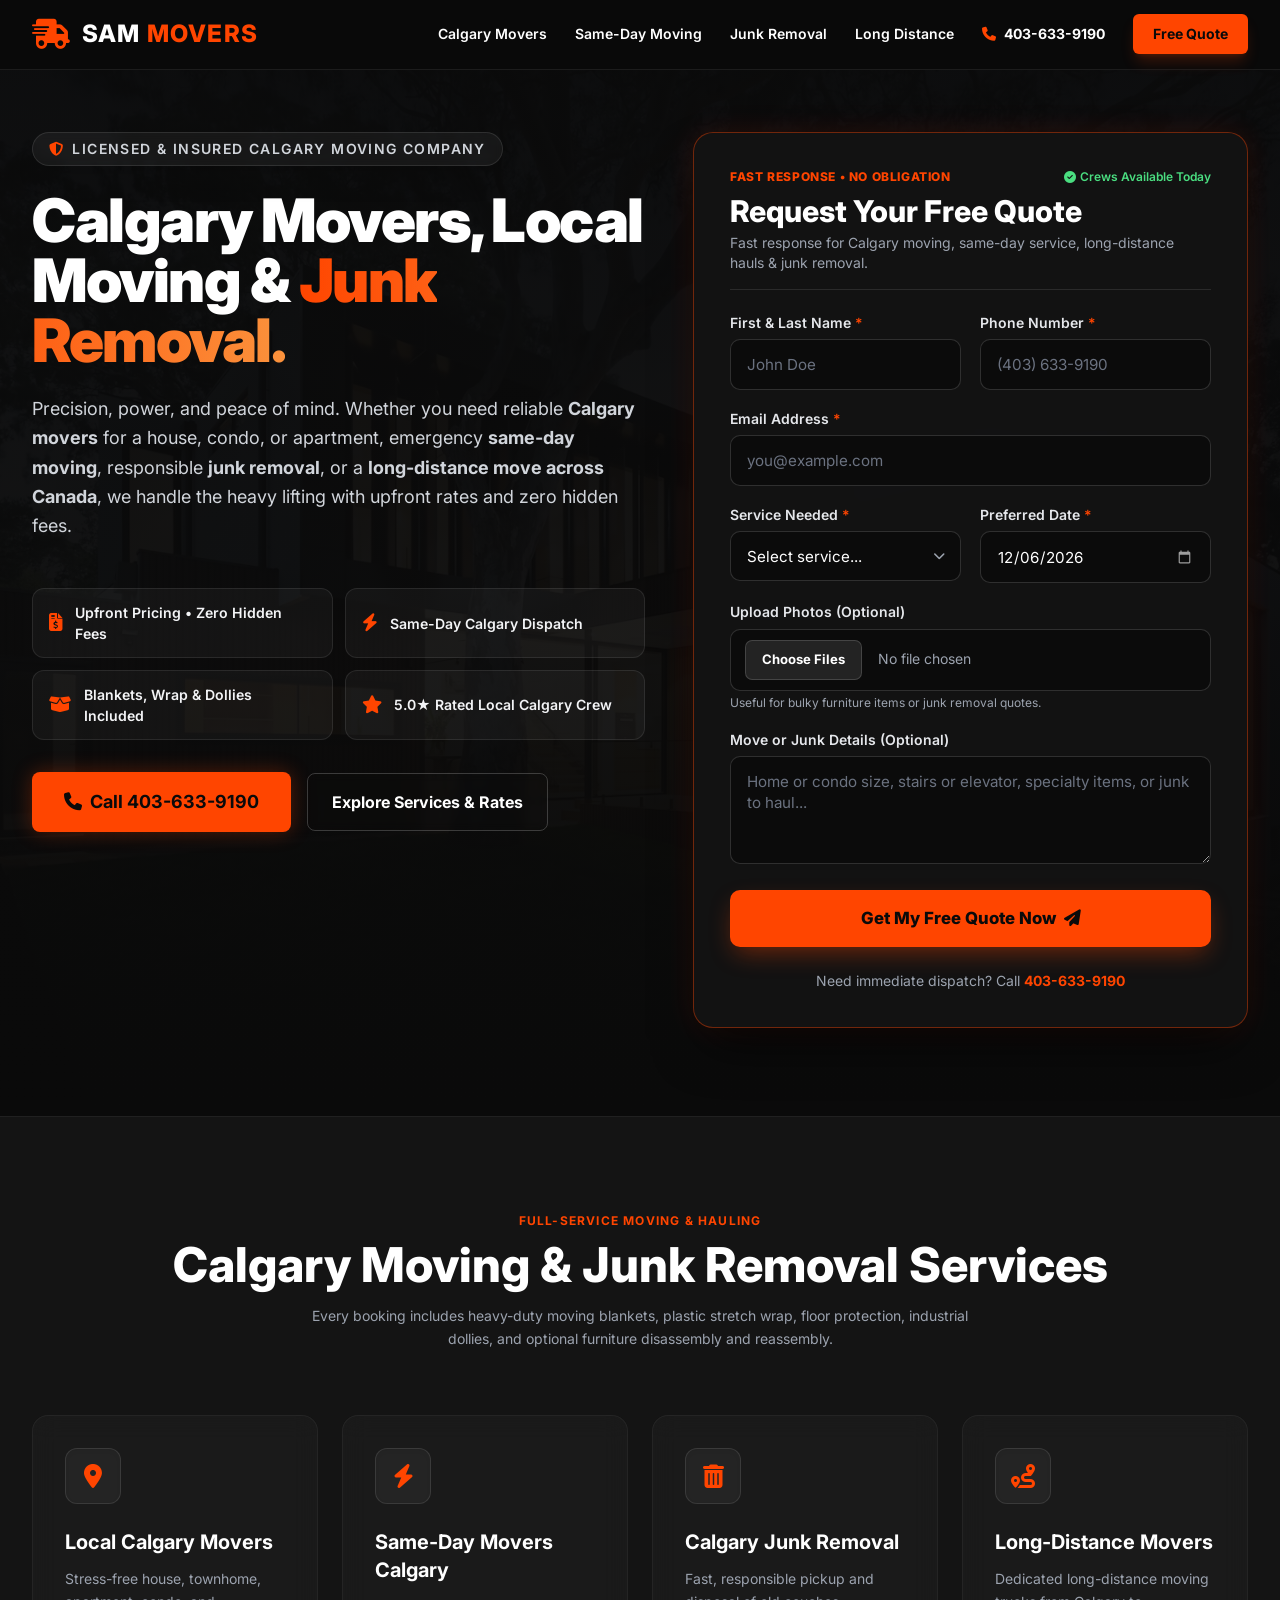
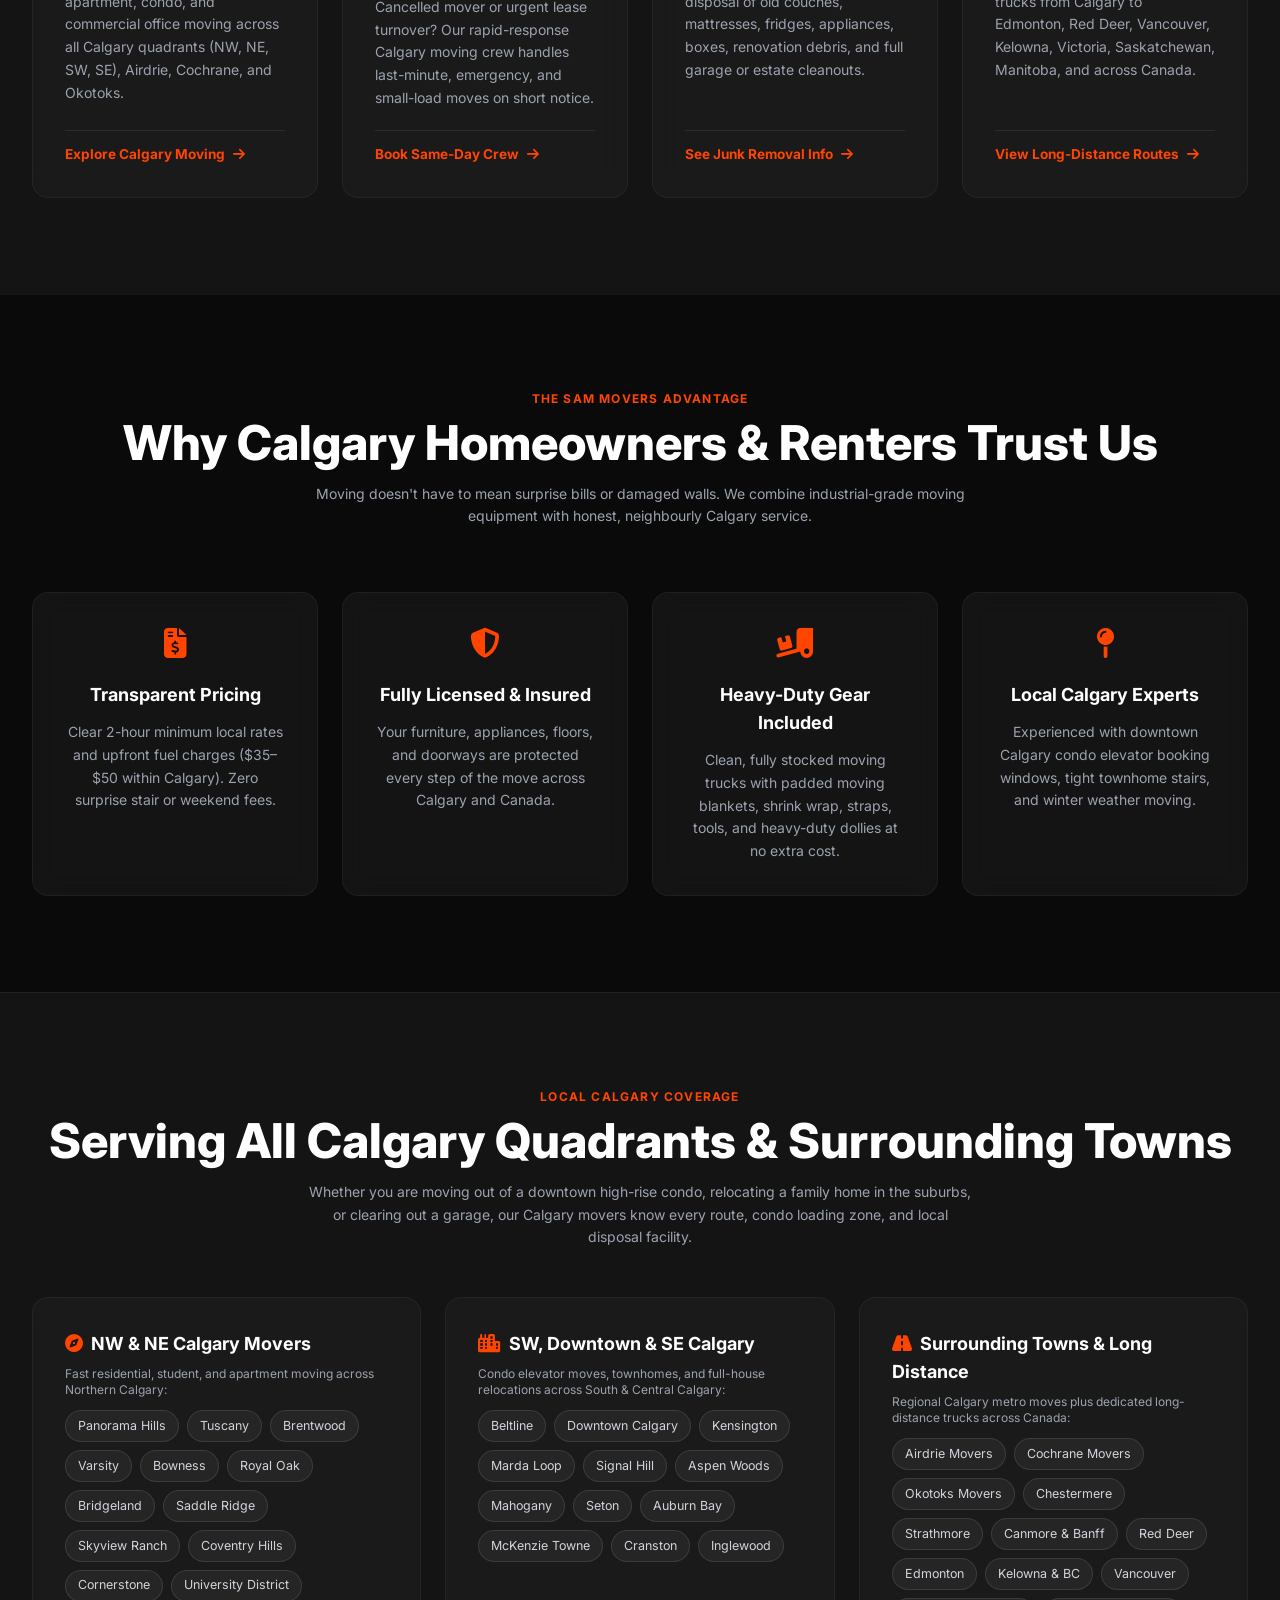
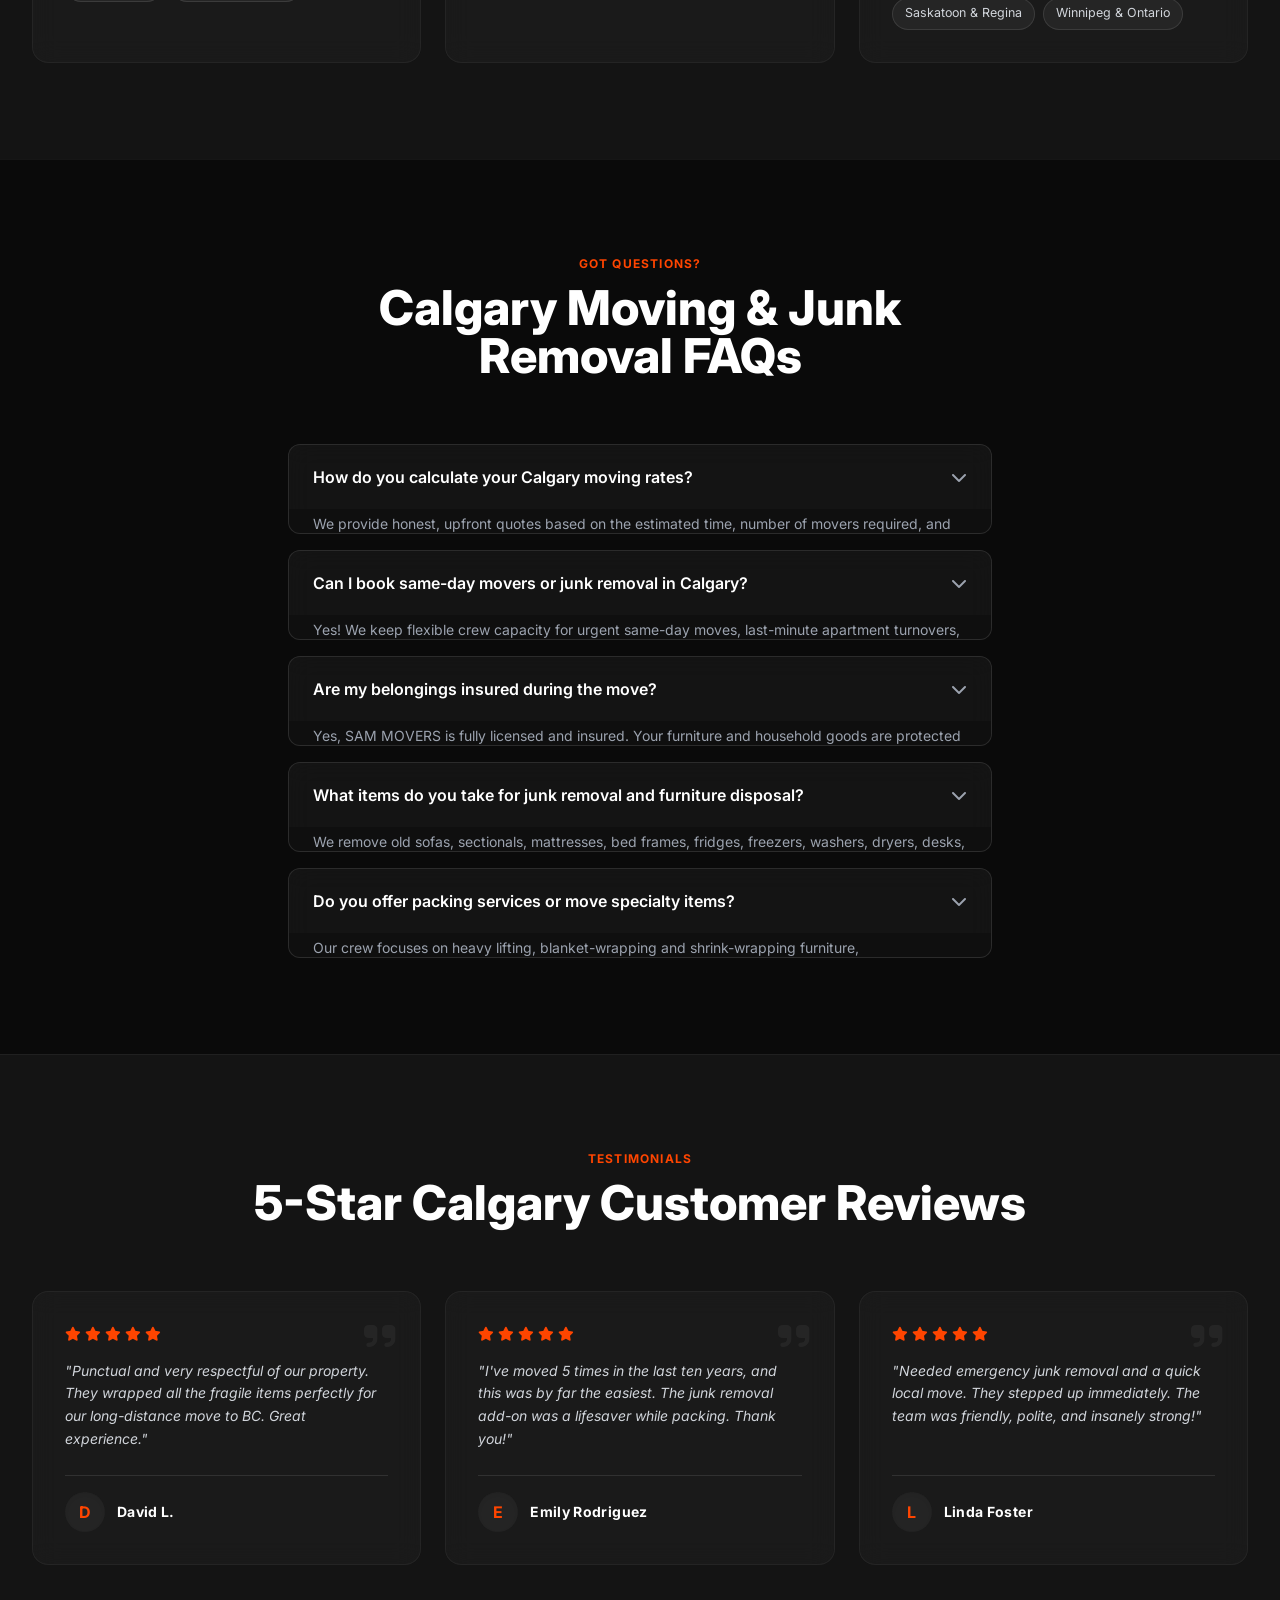
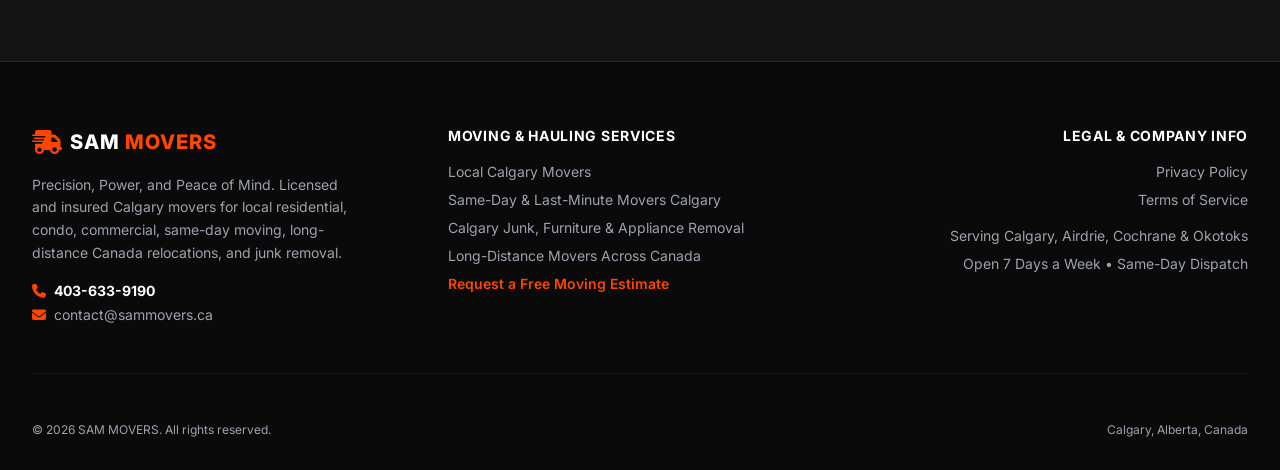
==== commit 2cd2d7aa: "Add files via upload" ====
--- a/index.html
+++ b/index.html
@@ -181,36 +181,30 @@
 
   <link rel="stylesheet" href="style.css">
 
-  <!-- Google tag (gtag.js) & Unified Conversion Tracking -->
+  <!-- Google tag (gtag.js) -->
   <script async src="https://www.googletagmanager.com/gtag/js?id=G-NWXWJWYXG3"></script>
   <script>
     window.dataLayer = window.dataLayer || [];
     function gtag() { dataLayer.push(arguments); }
     gtag('js', new Date());
     gtag('config', 'G-NWXWJWYXG3');
-
+  </script>
+
+  <!-- Google tag (gtag.js) event - delayed navigation helper -->
+  <script>
+    // Helper function to delay opening a URL until a gtag event is sent.
+    // Call it in response to an action that should navigate to a URL.
     function gtagSendEvent(url) {
-      var navigated = false;
       var callback = function () {
-        if (!navigated && typeof url === 'string' && url.length > 0) {
-          navigated = true;
+        if (typeof url === 'string') {
           window.location = url;
         }
       };
-      if (typeof gtag === 'function') {
-        gtag('event', 'ads_conversion_Request_quote_1', {
-          'event_callback': callback,
-          'event_timeout': 2000
-        });
-        gtag('event', 'conversion_event_request_quote_1', {
-          'event_timeout': 2000
-        });
-        gtag('event', 'conversion_event_request_quote', {
-          'event_timeout': 2000
-        });
-      } else if (typeof url === 'string' && url.length > 0) {
-        window.location = url;
-      }
+      gtag('event', 'conversion_event_request_quote_3', {
+        'event_callback': callback,
+        'event_timeout': 2000,
+        // <event_parameters>
+      });
       return false;
     }
   </script>
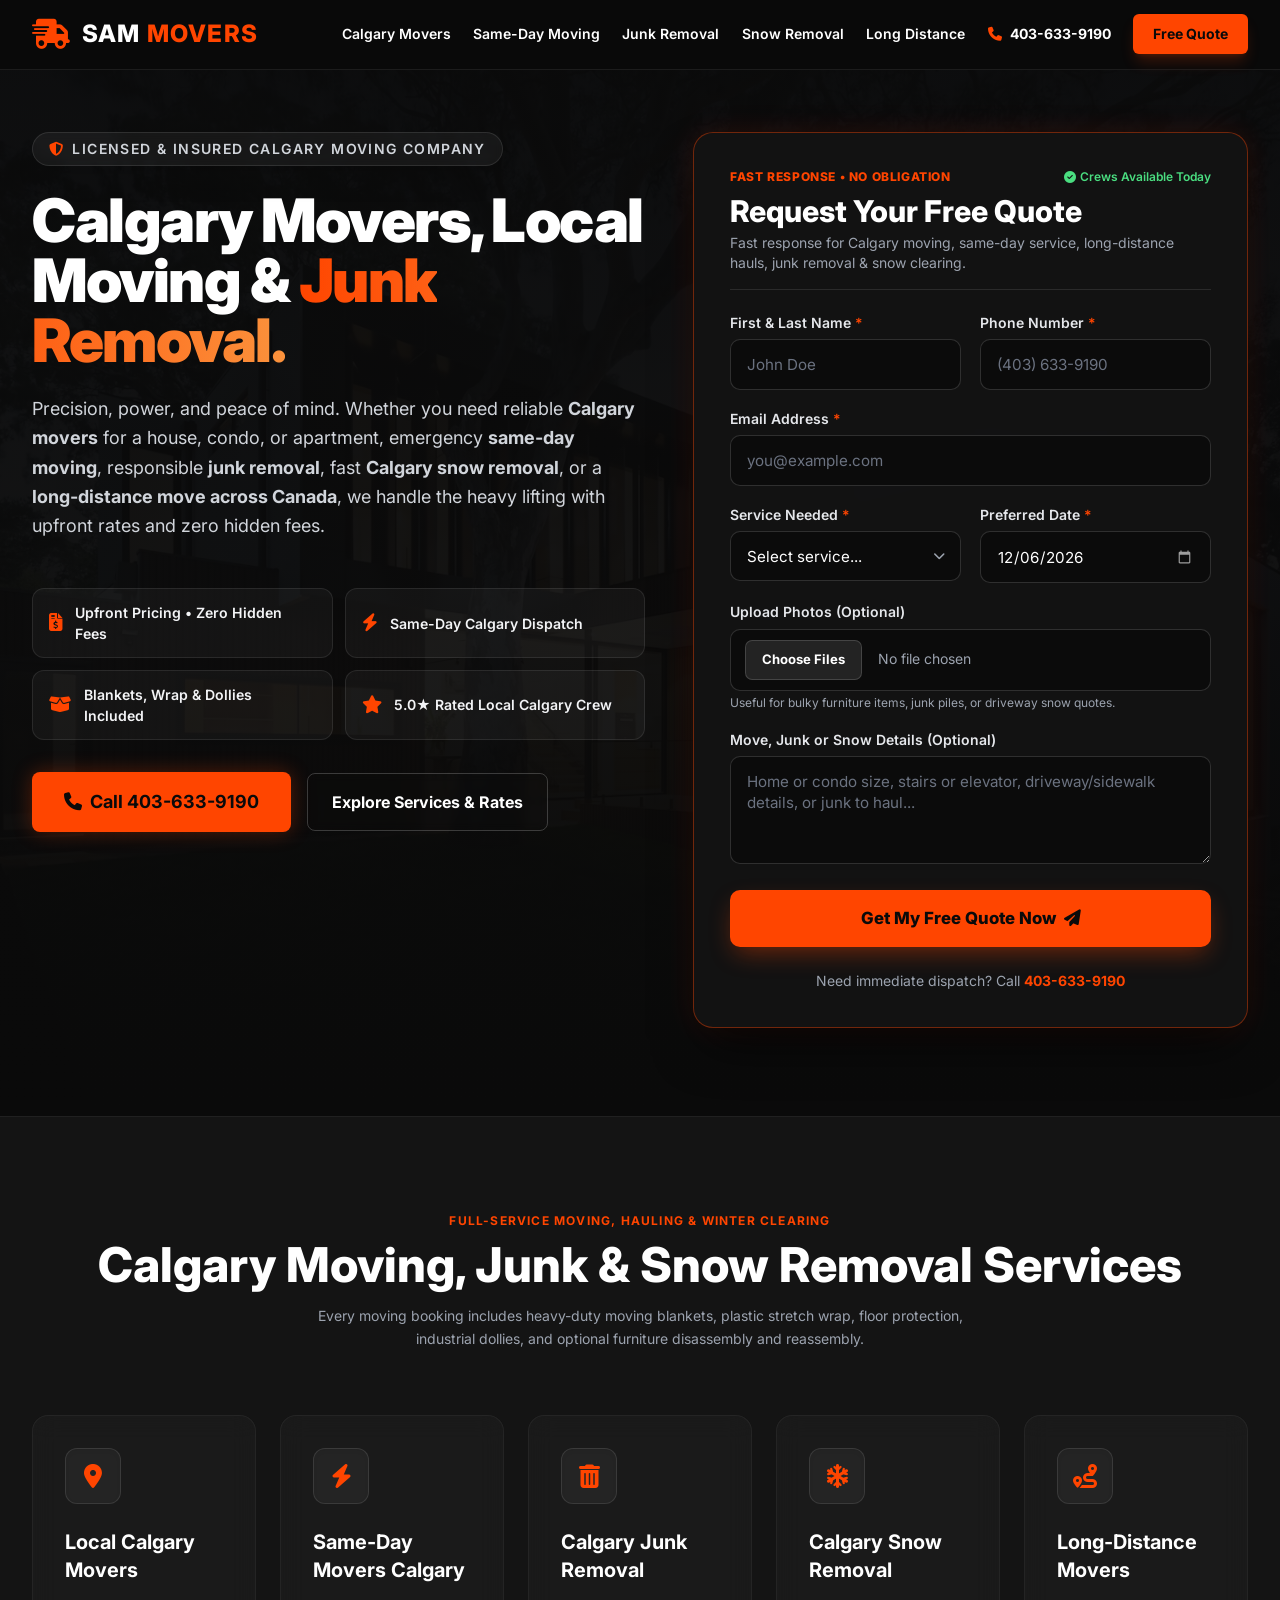
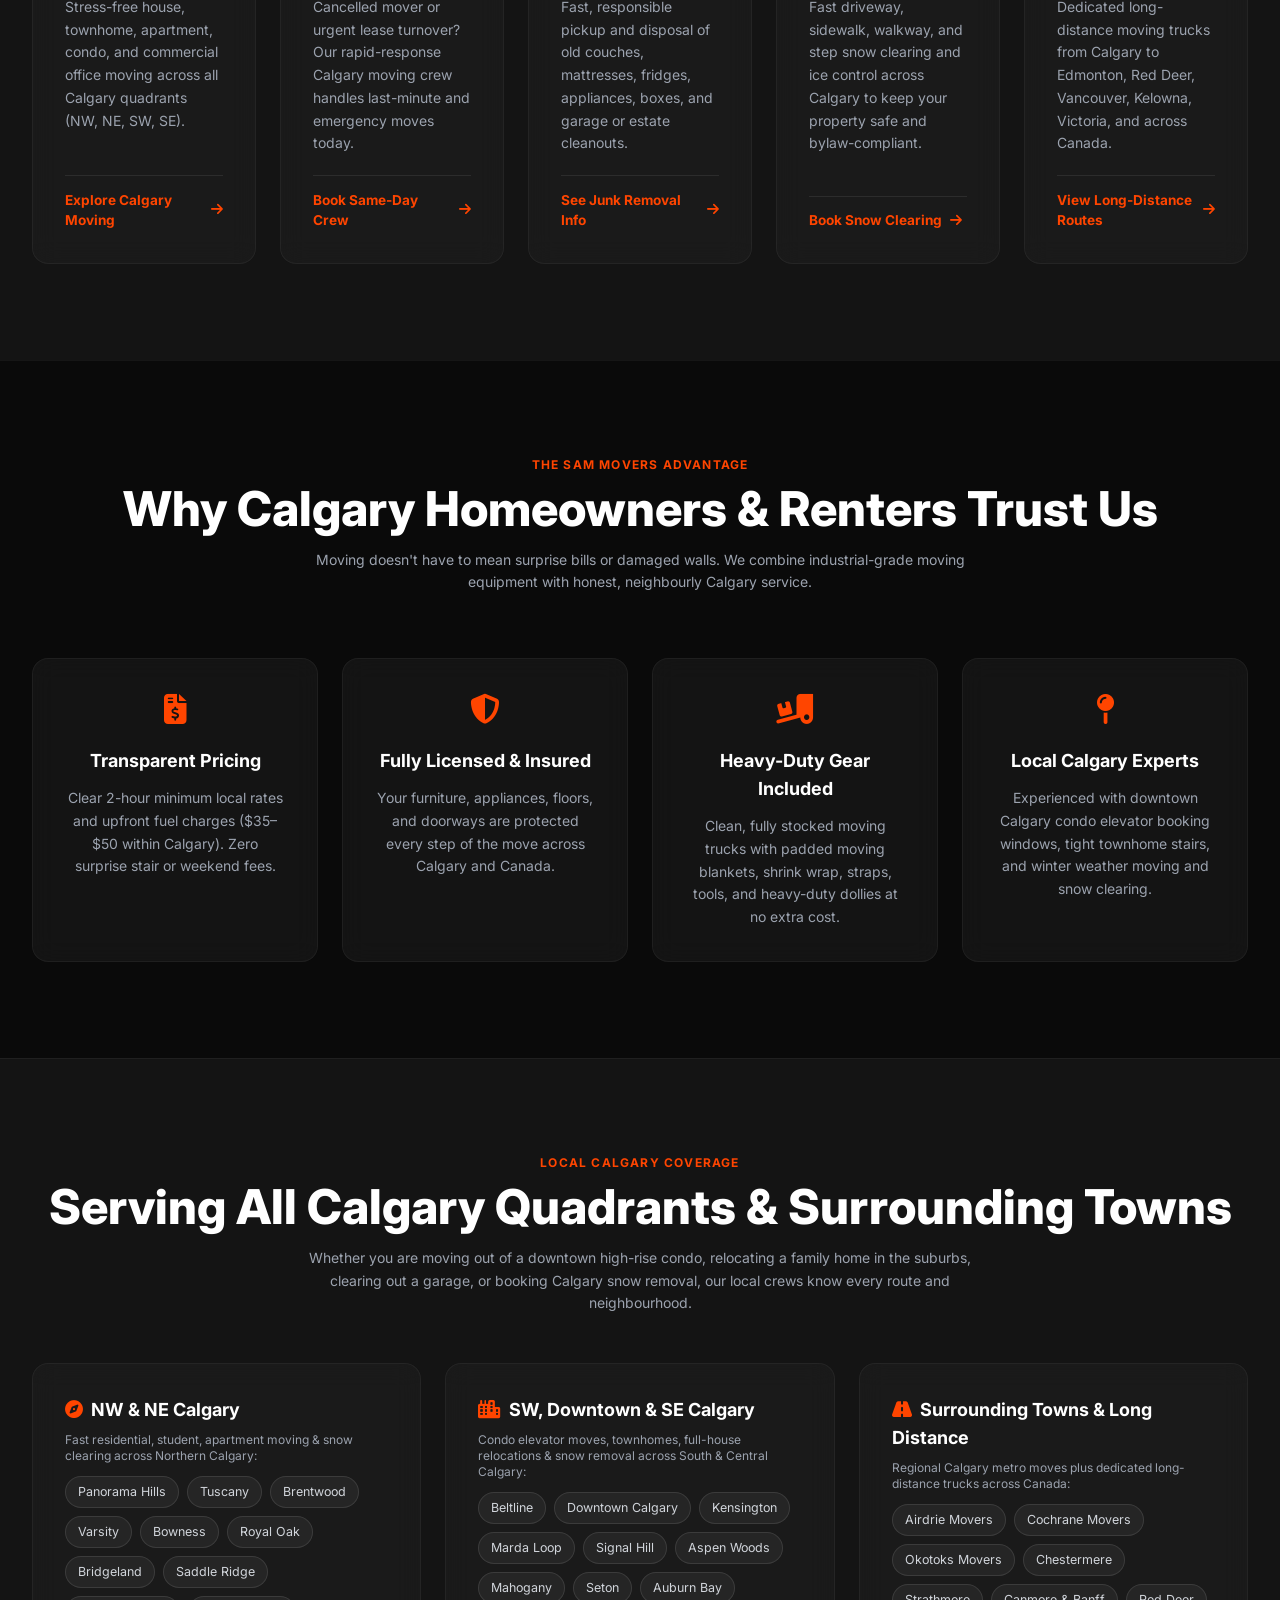
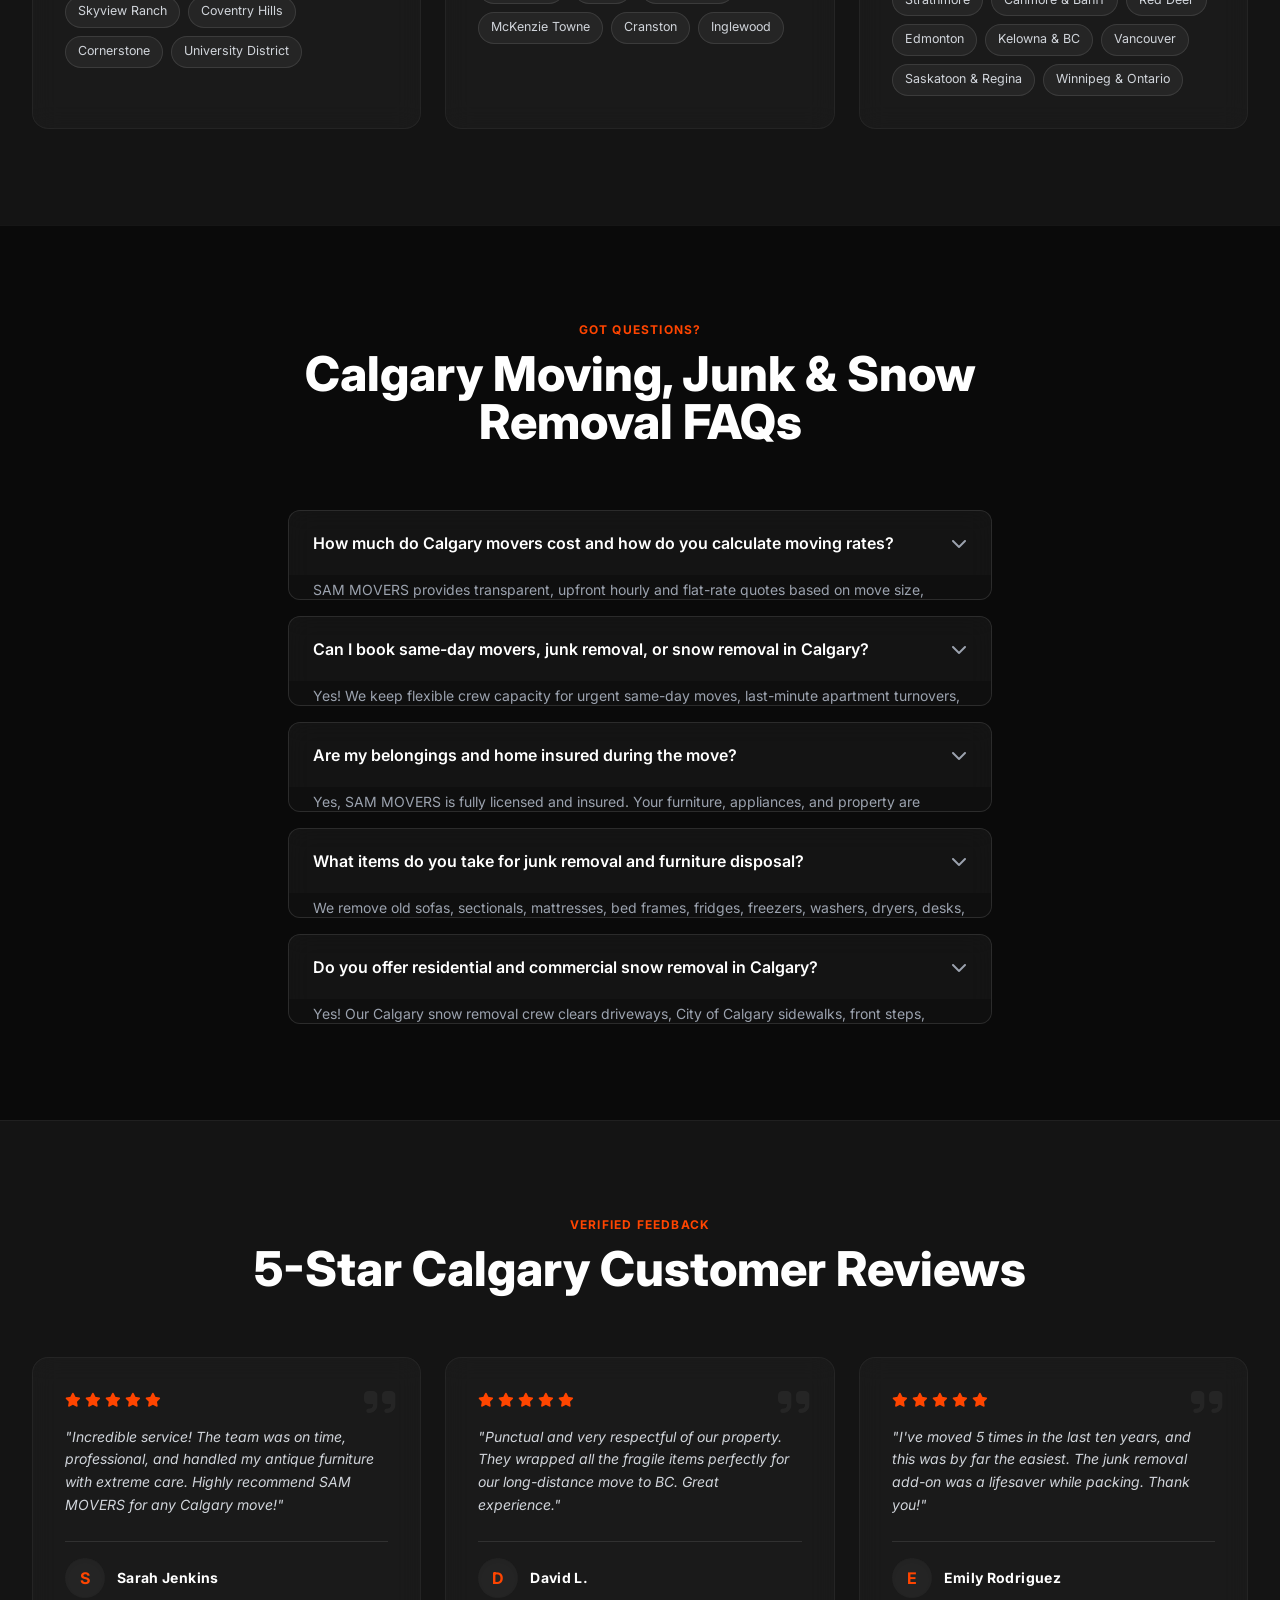
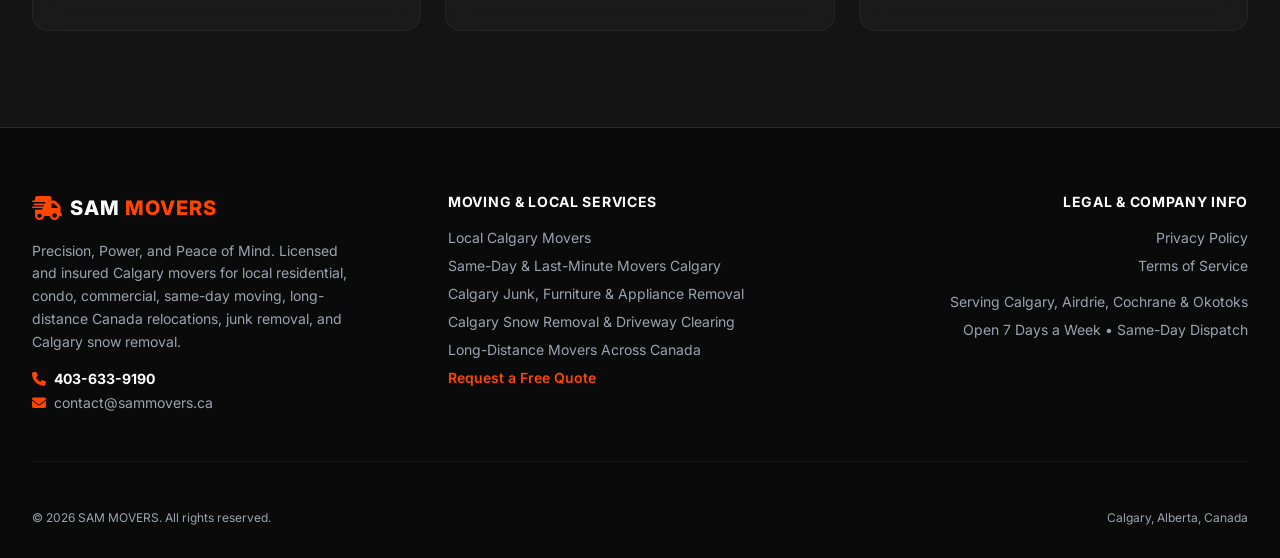
==== commit 7243b363: "Add files via upload" ====
--- a/index.html
+++ b/index.html
@@ -7,6 +7,13 @@
   <meta name="robots" content="index, follow, max-image-preview:large, max-snippet:-1, max-video-preview:-1">
   <meta name="geo.region" content="CA-AB">
   <meta name="geo.placename" content="Calgary">
+  <!-- Normalize /index.html to canonical root / to prevent duplicate URL indexing -->
+  <script>
+    if (window.location.pathname.endsWith('/index.html')) {
+      var cleanPath = window.location.pathname.replace(/\/index\.html$/, '/') || '/';
+      window.history.replaceState(null, '', cleanPath + window.location.search + window.location.hash);
+    }
+  </script>
 
   <link rel="preload" as="image" href="house.webp" fetchpriority="high">
 
@@ -24,13 +31,13 @@
   <link rel="apple-touch-icon" href="/icon-192.png">
 
   <!-- Primary Meta Tags -->
-  <title>Calgary Movers | Moving Company & Junk Removal Calgary | SAM MOVERS</title>
+  <title>Calgary Movers | Moving, Junk Removal & Snow Removal Calgary | SAM MOVERS</title>
   <link rel="icon" href="/favicon.ico" type="image/x-icon">
-  <meta name="title" content="Calgary Movers | Moving Company & Junk Removal Calgary | SAM MOVERS">
+  <meta name="title" content="Calgary Movers | Moving, Junk Removal & Snow Removal Calgary | SAM MOVERS">
   <meta name="description"
-    content="Top-rated Calgary movers for local house, condo & apartment moving, same-day emergency moves, junk removal, and long-distance Canada moves. Zero hidden fees — get a free quote or call 403-633-9190.">
+    content="Top-rated Calgary movers for local house, condo & apartment moving, same-day emergency moves, junk removal, Calgary snow removal, and long-distance Canada moves. Zero hidden fees — call 403-633-9190.">
   <meta name="keywords"
-    content="Calgary movers, movers, moving, junk removal, junk removal Calgary, moving company Calgary, local movers Calgary, same day movers Calgary, apartment movers Calgary, furniture removal Calgary">
+    content="Calgary movers, movers, moving, junk removal, junk removal Calgary, snow removal Calgary, moving company Calgary, local movers Calgary, same day movers Calgary, apartment movers Calgary">
 
   <!-- Canonical Tag -->
   <link rel="canonical" href="https://www.sammovers.ca/" />
@@ -40,126 +47,191 @@
   <meta property="og:locale" content="en_CA">
   <meta property="og:site_name" content="SAM MOVERS Calgary">
   <meta property="og:url" content="https://www.sammovers.ca/">
-  <meta property="og:title" content="Calgary Movers | Moving Company & Junk Removal Calgary | SAM MOVERS">
+  <meta property="og:title" content="Calgary Movers | Moving, Junk Removal & Snow Removal Calgary | SAM MOVERS">
   <meta property="og:description"
-    content="Top-rated Calgary movers for local house, condo & apartment moving, same-day emergency moves, junk removal, and long-distance Canada moves. Zero hidden fees — get a free quote or call 403-633-9190.">
+    content="Top-rated Calgary movers for local house, condo & apartment moving, same-day emergency moves, junk removal, Calgary snow removal, and long-distance Canada moves. Zero hidden fees — call 403-633-9190.">
   <meta property="og:image" content="https://www.sammovers.ca/house.webp">
 
   <!-- Twitter Card -->
   <meta name="twitter:card" content="summary_large_image">
-  <meta name="twitter:title" content="Calgary Movers | Moving Company & Junk Removal Calgary | SAM MOVERS">
+  <meta name="twitter:title" content="Calgary Movers | Moving, Junk Removal & Snow Removal Calgary | SAM MOVERS">
   <meta name="twitter:description"
-    content="Top-rated Calgary movers for local house, condo & apartment moving, same-day emergency moves, junk removal, and long-distance Canada moves. Zero hidden fees — get a free quote or call 403-633-9190.">
+    content="Top-rated Calgary movers for local house, condo & apartment moving, same-day emergency moves, junk removal, Calgary snow removal, and long-distance Canada moves. Zero hidden fees — call 403-633-9190.">
   <meta name="twitter:image" content="https://www.sammovers.ca/house.webp">
 
   <!-- Structured Data (Schema.org JSON-LD) -->
   <script type="application/ld+json">
-    {
-      "@context": "https://schema.org",
-      "@type": "MovingCompany",
-      "@id": "https://www.sammovers.ca/#organization",
-      "name": "SAM MOVERS",
-      "alternateName": "SAM Movers Calgary",
-      "description": "Licensed and insured Calgary movers providing local residential and commercial moving, same-day emergency moves, junk and furniture removal, and long-distance moving across Canada with zero hidden fees.",
-      "url": "https://www.sammovers.ca/",
-      "logo": "https://www.sammovers.ca/icon-192.png",
-      "image": "https://www.sammovers.ca/house.webp",
-      "email": "contact@sammovers.ca",
-      "telephone": [
+{
+    "@context": "https://schema.org",
+    "@type": "MovingCompany",
+    "@id": "https://www.sammovers.ca/#organization",
+    "name": "SAM MOVERS",
+    "alternateName": "SAM Movers Calgary",
+    "description": "Licensed and insured Calgary movers providing local residential and commercial moving, same-day emergency moves, junk and furniture removal, Calgary snow removal, and long-distance moving across Canada with zero hidden fees.",
+    "url": "https://www.sammovers.ca/",
+    "logo": "https://www.sammovers.ca/icon-192.png",
+    "image": "https://www.sammovers.ca/house.webp",
+    "email": "contact@sammovers.ca",
+    "telephone": [
         "+1-403-633-9190"
-      ],
-      "priceRange": "$$",
-      "address": {
+    ],
+    "priceRange": "$$",
+    "address": {
         "@type": "PostalAddress",
         "addressLocality": "Calgary",
         "addressRegion": "AB",
         "addressCountry": "CA"
-      },
-      "geo": {
+    },
+    "geo": {
         "@type": "GeoCoordinates",
         "latitude": 51.0447,
         "longitude": -114.0719
-      },
-      "openingHoursSpecification": [
-        {
-          "@type": "OpeningHoursSpecification",
-          "dayOfWeek": ["Monday", "Tuesday", "Wednesday", "Thursday", "Friday", "Saturday", "Sunday"],
-          "opens": "07:00",
-          "closes": "21:00"
+    },
+    "openingHoursSpecification": [
+        {
+            "@type": "OpeningHoursSpecification",
+            "dayOfWeek": [
+                "Monday",
+                "Tuesday",
+                "Wednesday",
+                "Thursday",
+                "Friday",
+                "Saturday",
+                "Sunday"
+            ],
+            "opens": "07:00",
+            "closes": "21:00"
         }
-      ],
-      "areaServed": [
-        { "@type": "City", "name": "Calgary" },
-        { "@type": "City", "name": "Airdrie" },
-        { "@type": "City", "name": "Cochrane" },
-        { "@type": "City", "name": "Okotoks" },
-        { "@type": "City", "name": "Chestermere" },
-        { "@type": "AdministrativeArea", "name": "Alberta" },
-        { "@type": "Country", "name": "Canada" }
-      ],
-      "currenciesAccepted": "CAD",
-      "paymentAccepted": "Cash, Credit Card, Interac e-Transfer",
-      "aggregateRating": {
+    ],
+    "areaServed": [
+        {
+            "@type": "City",
+            "name": "Calgary"
+        },
+        {
+            "@type": "City",
+            "name": "Airdrie"
+        },
+        {
+            "@type": "City",
+            "name": "Cochrane"
+        },
+        {
+            "@type": "City",
+            "name": "Okotoks"
+        },
+        {
+            "@type": "City",
+            "name": "Chestermere"
+        },
+        {
+            "@type": "AdministrativeArea",
+            "name": "Alberta"
+        },
+        {
+            "@type": "Country",
+            "name": "Canada"
+        }
+    ],
+    "currenciesAccepted": "CAD",
+    "paymentAccepted": "Cash, Credit Card, Interac e-Transfer",
+    "aggregateRating": {
         "@type": "AggregateRating",
         "ratingValue": "5.0",
         "reviewCount": "42"
-      },
-      "makesOffer": [
-        { "@type": "Offer", "itemOffered": { "@type": "Service", "name": "Local Calgary Movers & Residential Moving", "url": "https://www.sammovers.ca/calgary-movers.html" } },
-        { "@type": "Offer", "itemOffered": { "@type": "Service", "name": "Same-Day & Emergency Movers Calgary", "url": "https://www.sammovers.ca/same-day-movers-calgary.html" } },
-        { "@type": "Offer", "itemOffered": { "@type": "Service", "name": "Calgary Junk Removal & Furniture Hauling", "url": "https://www.sammovers.ca/junk-removal-calgary.html" } },
-        { "@type": "Offer", "itemOffered": { "@type": "Service", "name": "Long Distance Moving Across Canada", "url": "https://www.sammovers.ca/long-distance-movers-canada.html" } }
-      ]
-    }
-    </script>
+    },
+    "makesOffer": [
+        {
+            "@type": "Offer",
+            "itemOffered": {
+                "@type": "Service",
+                "name": "Local Calgary Movers & Residential Moving",
+                "url": "https://www.sammovers.ca/calgary-movers.html"
+            }
+        },
+        {
+            "@type": "Offer",
+            "itemOffered": {
+                "@type": "Service",
+                "name": "Same-Day & Emergency Movers Calgary",
+                "url": "https://www.sammovers.ca/same-day-movers-calgary.html"
+            }
+        },
+        {
+            "@type": "Offer",
+            "itemOffered": {
+                "@type": "Service",
+                "name": "Calgary Junk Removal & Furniture Hauling",
+                "url": "https://www.sammovers.ca/junk-removal-calgary.html"
+            }
+        },
+        {
+            "@type": "Offer",
+            "itemOffered": {
+                "@type": "Service",
+                "name": "Calgary Snow Removal & Driveway Clearing",
+                "url": "https://www.sammovers.ca/snow-removal-calgary.html"
+            }
+        },
+        {
+            "@type": "Offer",
+            "itemOffered": {
+                "@type": "Service",
+                "name": "Long Distance Moving Across Canada",
+                "url": "https://www.sammovers.ca/long-distance-movers-canada.html"
+            }
+        }
+    ]
+}
+  </script>
   <script type="application/ld+json">
-    {
-      "@context": "https://schema.org",
-      "@type": "FAQPage",
-      "mainEntity": [
-        {
-          "@type": "Question",
-          "name": "How much do Calgary movers cost and how do you calculate moving rates?",
-          "acceptedAnswer": {
-            "@type": "Answer",
-            "text": "SAM MOVERS provides transparent, upfront hourly and flat-rate quotes based on move size, number of movers required, and travel distance with a 2-hour minimum for local Calgary moves. Every move includes heavy-duty moving blankets, plastic stretch wrap, industrial dollies, and furniture disassembly/reassembly with zero hidden fees."
-          }
+{
+    "@context": "https://schema.org",
+    "@type": "FAQPage",
+    "mainEntity": [
+        {
+            "@type": "Question",
+            "name": "How much do Calgary movers cost and how do you calculate moving rates?",
+            "acceptedAnswer": {
+                "@type": "Answer",
+                "text": "SAM MOVERS provides transparent, upfront hourly and flat-rate quotes based on move size, number of movers required, and travel distance with a 2-hour minimum for local Calgary moves and a standard $35\u2013$50 local fuel charge depending on distance. Moving blankets, plastic stretch wrap, dollies, and basic furniture disassembly/reassembly are included with zero hidden fees."
+            }
         },
         {
-          "@type": "Question",
-          "name": "Do you offer same-day moving and junk removal in Calgary?",
-          "acceptedAnswer": {
-            "@type": "Answer",
-            "text": "Yes! We specialize in same-day emergency moving and fast junk, furniture, mattress, and appliance removal across all Calgary quadrants (NW, NE, SW, SE) as well as Airdrie, Cochrane, and Okotoks."
-          }
+            "@type": "Question",
+            "name": "Can I book same-day movers, junk removal, or snow removal in Calgary?",
+            "acceptedAnswer": {
+                "@type": "Answer",
+                "text": "Yes! We keep flexible crew capacity for urgent same-day moves, last-minute apartment turnovers, same-day furniture or junk pickups, and rapid driveway and sidewalk snow removal across Calgary. Call 403-633-9190 for immediate dispatch availability."
+            }
         },
         {
-          "@type": "Question",
-          "name": "Are my belongings and home insured during the move?",
-          "acceptedAnswer": {
-            "@type": "Answer",
-            "text": "Yes, SAM MOVERS is fully licensed and insured. Your furniture, appliances, and property are protected throughout loading, transport, and unloading."
-          }
+            "@type": "Question",
+            "name": "Are my belongings and home insured during the move?",
+            "acceptedAnswer": {
+                "@type": "Answer",
+                "text": "Yes, SAM MOVERS is fully licensed and insured. Your furniture, appliances, and property are protected throughout loading, transport, and unloading for complete peace of mind."
+            }
         },
         {
-          "@type": "Question",
-          "name": "What items can you take for Calgary junk removal?",
-          "acceptedAnswer": {
-            "@type": "Answer",
-            "text": "We haul old couches, sectionals, mattresses, box springs, fridges, washers, dryers, office furniture, cardboard moving boxes, garage clutter, and renovation debris. You can even upload photos in our quote form for an instant hauling estimate."
-          }
+            "@type": "Question",
+            "name": "What items do you take for junk removal and furniture disposal?",
+            "acceptedAnswer": {
+                "@type": "Answer",
+                "text": "We remove old sofas, sectionals, mattresses, bed frames, fridges, freezers, washers, dryers, desks, electronics, flattened moving boxes, garage clutter, and renovation debris. Simply upload photos in our quote form or text/call us for an upfront hauling price."
+            }
         },
         {
-          "@type": "Question",
-          "name": "Do you offer packing services or move specialty items?",
-          "acceptedAnswer": {
-            "@type": "Answer",
-            "text": "We focus on heavy lifting, furniture wrapping, disassembly/reassembly, loading, safe transport, and unloading. Please have loose household items packed in boxes before arrival, and mention heavy or specialty items in your quote request so we bring the right equipment."
-          }
+            "@type": "Question",
+            "name": "Do you offer residential and commercial snow removal in Calgary?",
+            "acceptedAnswer": {
+                "@type": "Answer",
+                "text": "Yes! Our Calgary snow removal crew clears driveways, City of Calgary sidewalks, front steps, walkways, and small commercial lots with on-demand one-time visits or recurring winter clearing and optional ice melt."
+            }
         }
-      ]
-    }
-    </script>
+    ]
+}
+  </script>
 
   <!-- Preconnect for performance -->
   <link rel="preconnect" href="https://fonts.googleapis.com">
@@ -200,11 +272,15 @@
           window.location = url;
         }
       };
-      gtag('event', 'conversion_event_request_quote_3', {
-        'event_callback': callback,
-        'event_timeout': 2000,
-        // <event_parameters>
-      });
+      if (typeof gtag === 'function') {
+        gtag('event', 'conversion_event_request_quote_3', {
+          'event_callback': callback,
+          'event_timeout': 2000,
+          // <event_parameters>
+        });
+      } else if (typeof url === 'string') {
+        window.location = url;
+      }
       return false;
     }
   </script>
@@ -215,7 +291,7 @@
   <header id="navbar" class="site-navbar text-white">
     <div class="max-w-7xl mx-auto px-4 sm:px-6 lg:px-8">
       <div class="flex justify-between items-center">
-        <a href="index.html" class="flex items-center cursor-pointer shrink-0" aria-label="SAM MOVERS Calgary Home">
+        <a href="/" class="flex items-center cursor-pointer shrink-0" aria-label="SAM MOVERS Calgary Home">
           <i class="fa-solid fa-truck-fast text-brand-accent text-3xl mr-3"></i>
           <div>
             <span class="text-2xl font-extrabold tracking-wider uppercase text-white m-0 leading-none block">SAM
@@ -231,6 +307,8 @@
             class="text-sm font-semibold hover:text-brand-accent transition-colors">Same-Day Moving</a>
           <a href="junk-removal-calgary.html"
             class="text-sm font-semibold hover:text-brand-accent transition-colors">Junk Removal</a>
+          <a href="snow-removal-calgary.html"
+            class="text-sm font-semibold hover:text-brand-accent transition-colors">Snow Removal</a>
           <a href="long-distance-movers-canada.html"
             class="text-sm font-semibold hover:text-brand-accent transition-colors">Long Distance</a>
           <a href="tel:403-633-9190" onclick="gtagSendEvent('tel:403-633-9190');"
@@ -257,7 +335,7 @@
     <div id="mobile-menu"
       class="hidden md:hidden absolute w-full left-0 top-full bg-brand-dark border-b border-white/10 shadow-2xl">
       <div class="px-4 py-4 space-y-1">
-        <a href="index.html"
+        <a href="/"
           class="mobile-link block px-3 py-3 rounded-md text-base font-medium text-white hover:bg-white/5">Home</a>
         <a href="calgary-movers.html"
           class="mobile-link block px-3 py-3 rounded-md text-base font-medium text-white hover:bg-white/5">Local Calgary
@@ -268,6 +346,9 @@
         <a href="junk-removal-calgary.html"
           class="mobile-link block px-3 py-3 rounded-md text-base font-medium text-white hover:bg-white/5">Calgary Junk
           Removal</a>
+        <a href="snow-removal-calgary.html"
+          class="mobile-link block px-3 py-3 rounded-md text-base font-medium text-white hover:bg-white/5">Calgary Snow
+          Removal</a>
         <a href="long-distance-movers-canada.html"
           class="mobile-link block px-3 py-3 rounded-md text-base font-medium text-white hover:bg-white/5">Long-Distance
           Moving (Canada)</a>
@@ -286,7 +367,7 @@
     <section class="hero-section">
       <div class="absolute inset-0 z-0">
         <img src="house.webp" fetchpriority="high" loading="eager"
-          alt="SAM MOVERS Calgary Moving Company Truck - Local Moving, Same Day Movers, and Junk Removal"
+          alt="SAM MOVERS Calgary Moving Company Truck - Local Moving, Same Day Movers, Junk Removal, and Snow Removal"
           class="w-full h-full object-cover opacity-20 object-center" />
         <div class="absolute inset-0 bg-gradient-to-b from-brand-dark/90 via-brand-dark/80 to-brand-dark"></div>
       </div>
@@ -310,7 +391,8 @@
             <p class="text-lg text-gray-300 mb-6 leading-relaxed">
               Precision, power, and peace of mind. Whether you need reliable <strong>Calgary movers</strong> for a
               house, condo, or apartment, emergency <strong>same-day moving</strong>, responsible <strong>junk
-                removal</strong>, or a <strong>long-distance move across Canada</strong>, we handle the heavy lifting
+                removal</strong>, fast <strong>Calgary snow removal</strong>, or a <strong>long-distance move across
+                Canada</strong>, we handle the heavy lifting
               with upfront rates and zero hidden fees.
             </p>
 
@@ -346,7 +428,6 @@
           </div>
 
           <!-- Right Column: Top-Aligned Spacious Quote Form -->
-
           <div id="quote-box" class="hero-quote-card">
             <div class="mb-6 border-b border-white/10 pb-4">
               <div class="flex items-center justify-between mb-2">
@@ -357,7 +438,7 @@
               </div>
               <h2 class="text-2xl md:text-3xl font-extrabold text-white">Request Your Free Quote</h2>
               <p class="text-sm text-gray-400 mt-1">Fast response for Calgary moving, same-day service, long-distance
-                hauls & junk removal.</p>
+                hauls, junk removal & snow clearing.</p>
             </div>
 
             <form id="quote-form" class="quote-form-stack" onsubmit="submitForm(event);">
@@ -397,7 +478,8 @@
                       <option value="Local (Calgary)">Local (Calgary)</option>
                       <option value="Same Day (Calgary)">Same Day (Calgary)</option>
                       <option value="Long Distance (Canada)">Long Distance (Canada)</option>
-                      <option value="Junk Removal">Junk Removal</option>
+                      <option value="Junk Removal">Junk Removal (Calgary)</option>
+                      <option value="Snow Removal (Calgary)">Snow Removal (Calgary)</option>
                     </select>
                     <div class="pointer-events-none absolute inset-y-0 right-0 flex items-center px-4 text-gray-400">
                       <i class="fa-solid fa-chevron-down text-xs"></i>
@@ -482,14 +564,15 @@
               <div>
                 <label for="images" class="quote-label">Upload Photos (Optional)</label>
                 <input type="file" id="images" name="images" multiple accept="image/*" class="quote-file-input">
-                <p class="text-xs text-gray-400 mt-1">Useful for bulky furniture items or junk removal quotes.</p>
+                <p class="text-xs text-gray-400 mt-1">Useful for bulky furniture items, junk piles, or driveway snow
+                  quotes.</p>
               </div>
 
               <!-- Row 5: Move or Junk Details -->
               <div>
-                <label for="message" class="quote-label">Move or Junk Details (Optional)</label>
+                <label for="message" class="quote-label">Move, Junk or Snow Details (Optional)</label>
                 <textarea id="message" name="message" rows="3" class="quote-textarea"
-                  placeholder="Home or condo size, stairs or elevator, specialty items, or junk to haul..."></textarea>
+                  placeholder="Home or condo size, stairs or elevator, driveway/sidewalk details, or junk to haul..."></textarea>
               </div>
 
               <div id="form-message"
@@ -515,17 +598,18 @@
     <section id="services" class="py-24 bg-brand-charcoal border-t border-white/5">
       <div class="max-w-7xl mx-auto px-4 sm:px-6 lg:px-8">
         <div class="text-center mb-16">
-          <p class="text-brand-accent font-bold tracking-widest uppercase text-xs mb-3">Full-Service Moving &amp;
-            Hauling</p>
-          <h2 class="text-3xl md:text-5xl font-extrabold text-white mb-4">Calgary Moving &amp; Junk Removal Services
+          <p class="text-brand-accent font-bold tracking-widest uppercase text-xs mb-3">Full-Service Moving, Hauling
+            &amp; Winter Clearing</p>
+          <h2 class="text-3xl md:text-5xl font-extrabold text-white mb-4">Calgary Moving, Junk &amp; Snow Removal
+            Services
           </h2>
           <p class="text-gray-400 max-w-2xl mx-auto text-sm leading-relaxed">
-            Every booking includes heavy-duty moving blankets, plastic stretch wrap, floor protection, industrial
+            Every moving booking includes heavy-duty moving blankets, plastic stretch wrap, floor protection, industrial
             dollies, and optional furniture disassembly and reassembly.
           </p>
         </div>
 
-        <div class="grid grid-cols-1 md:grid-cols-2 lg:grid-cols-4 gap-6">
+        <div class="services-grid-5 w-full text-left">
           <a href="calgary-movers.html" class="glass-panel rounded-2xl p-8 service-link-card">
             <div
               class="w-14 h-14 bg-brand-slate border border-white/10 rounded-xl flex items-center justify-center mb-6 shadow-inner">
@@ -534,7 +618,7 @@
             <h3 class="text-xl font-bold text-white mb-3">Local Calgary Movers</h3>
             <p class="text-gray-400 text-sm leading-relaxed flex-grow">
               Stress-free house, townhome, apartment, condo, and commercial office moving across all Calgary quadrants
-              (NW, NE, SW, SE), Airdrie, Cochrane, and Okotoks.
+              (NW, NE, SW, SE).
             </p>
             <span class="service-card-cta">Explore Calgary Moving <i class="fa-solid fa-arrow-right ml-2"></i></span>
           </a>
@@ -546,8 +630,8 @@
             </div>
             <h3 class="text-xl font-bold text-white mb-3">Same-Day Movers Calgary</h3>
             <p class="text-gray-400 text-sm leading-relaxed flex-grow">
-              Cancelled mover or urgent lease turnover? Our rapid-response Calgary moving crew handles last-minute,
-              emergency, and small-load moves on short notice.
+              Cancelled mover or urgent lease turnover? Our rapid-response Calgary moving crew handles last-minute and
+              emergency moves today.
             </p>
             <span class="service-card-cta">Book Same-Day Crew <i class="fa-solid fa-arrow-right ml-2"></i></span>
           </a>
@@ -559,10 +643,23 @@
             </div>
             <h3 class="text-xl font-bold text-white mb-3">Calgary Junk Removal</h3>
             <p class="text-gray-400 text-sm leading-relaxed flex-grow">
-              Fast, responsible pickup and disposal of old couches, mattresses, fridges, appliances, boxes, renovation
-              debris, and full garage or estate cleanouts.
+              Fast, responsible pickup and disposal of old couches, mattresses, fridges, appliances, boxes, and garage
+              or estate cleanouts.
             </p>
             <span class="service-card-cta">See Junk Removal Info <i class="fa-solid fa-arrow-right ml-2"></i></span>
+          </a>
+
+          <a href="snow-removal-calgary.html" class="glass-panel rounded-2xl p-8 service-link-card">
+            <div
+              class="w-14 h-14 bg-brand-slate border border-white/10 rounded-xl flex items-center justify-center mb-6 shadow-inner">
+              <i class="fa-solid fa-snowflake text-2xl text-brand-accent"></i>
+            </div>
+            <h3 class="text-xl font-bold text-white mb-3">Calgary Snow Removal</h3>
+            <p class="text-gray-400 text-sm leading-relaxed flex-grow">
+              Fast driveway, sidewalk, walkway, and step snow clearing and ice control across Calgary to keep your
+              property safe and bylaw-compliant.
+            </p>
+            <span class="service-card-cta">Book Snow Clearing <i class="fa-solid fa-arrow-right ml-2"></i></span>
           </a>
 
           <a href="long-distance-movers-canada.html" class="glass-panel rounded-2xl p-8 service-link-card">
@@ -573,7 +670,7 @@
             <h3 class="text-xl font-bold text-white mb-3">Long-Distance Movers</h3>
             <p class="text-gray-400 text-sm leading-relaxed flex-grow">
               Dedicated long-distance moving trucks from Calgary to Edmonton, Red Deer, Vancouver, Kelowna, Victoria,
-              Saskatchewan, Manitoba, and across Canada.
+              and across Canada.
             </p>
             <span class="service-card-cta">View Long-Distance Routes <i class="fa-solid fa-arrow-right ml-2"></i></span>
           </a>
@@ -620,7 +717,7 @@
             <i class="fa-solid fa-map-pin text-3xl text-brand-accent mb-5"></i>
             <h3 class="text-lg font-bold text-white mb-3">Local Calgary Experts</h3>
             <p class="text-sm text-gray-400 leading-relaxed">Experienced with downtown Calgary condo elevator booking
-              windows, tight townhome stairs, and winter weather moving.</p>
+              windows, tight townhome stairs, and winter weather moving and snow clearing.</p>
           </div>
         </div>
       </div>
@@ -633,17 +730,17 @@
           <h2 class="text-3xl md:text-5xl font-extrabold text-white mb-4">Serving All Calgary Quadrants &amp;
             Surrounding Towns</h2>
           <p class="text-gray-400 max-w-2xl mx-auto text-sm leading-relaxed">
-            Whether you are moving out of a downtown high-rise condo, relocating a family home in the suburbs, or
-            clearing out a garage, our Calgary movers know every route, condo loading zone, and local disposal facility.
+            Whether you are moving out of a downtown high-rise condo, relocating a family home in the suburbs, clearing
+            out a garage, or booking Calgary snow removal, our local crews know every route and neighbourhood.
           </p>
         </div>
 
         <div class="grid grid-cols-1 md:grid-cols-3 gap-6">
           <div class="glass-panel rounded-2xl p-8">
             <h3 class="text-lg font-bold text-white mb-2"><i class="fa-solid fa-compass text-brand-accent mr-2"></i>NW
-              &amp; NE Calgary Movers</h3>
-            <p class="text-xs text-gray-400 mb-3">Fast residential, student, and apartment moving across Northern
-              Calgary:</p>
+              &amp; NE Calgary</h3>
+            <p class="text-xs text-gray-400 mb-3">Fast residential, student, apartment moving &amp; snow clearing across
+              Northern Calgary:</p>
             <div class="area-pill-grid">
               <span class="area-pill">Panorama Hills</span>
               <span class="area-pill">Tuscany</span>
@@ -663,8 +760,8 @@
           <div class="glass-panel rounded-2xl p-8">
             <h3 class="text-lg font-bold text-white mb-2"><i class="fa-solid fa-city text-brand-accent mr-2"></i>SW,
               Downtown &amp; SE Calgary</h3>
-            <p class="text-xs text-gray-400 mb-3">Condo elevator moves, townhomes, and full-house relocations across
-              South &amp; Central Calgary:</p>
+            <p class="text-xs text-gray-400 mb-3">Condo elevator moves, townhomes, full-house relocations &amp; snow
+              removal across South &amp; Central Calgary:</p>
             <div class="area-pill-grid">
               <span class="area-pill">Beltline</span>
               <span class="area-pill">Downtown Calgary</span>
@@ -705,60 +802,55 @@
       </div>
     </section>
 
-    <!-- Expanded SEO FAQs -->
     <section id="faqs" class="py-24 bg-brand-dark border-t border-white/5">
       <div class="max-w-3xl mx-auto px-4 sm:px-6 lg:px-8">
         <div class="text-center mb-16">
           <p class="text-brand-accent font-bold tracking-widest uppercase text-xs mb-3">Got Questions?</p>
-          <h2 class="text-3xl md:text-5xl font-extrabold text-white">Calgary Moving &amp; Junk Removal FAQs</h2>
+          <h2 class="text-3xl md:text-5xl font-extrabold text-white">Calgary Moving, Junk &amp; Snow Removal FAQs</h2>
         </div>
-
         <div class="space-y-4">
           <div class="glass-panel rounded-xl border border-white/10 overflow-hidden">
             <button
               class="faq-btn w-full px-6 py-5 text-left flex justify-between items-center text-white font-semibold focus:outline-none hover:text-brand-accent transition-colors">
-              How do you calculate your Calgary moving rates?
+              How much do Calgary movers cost and how do you calculate moving rates?
               <i class="fa-solid fa-chevron-down text-gray-400 transition-transform duration-300"></i>
             </button>
             <div class="faq-content bg-black/20">
               <div class="faq-inner px-6 pb-5 pt-1 text-gray-400 text-sm leading-relaxed">
-                We provide honest, upfront quotes based on the estimated time, number of movers required, and travel
-                distance with a simple 2-hour minimum for local Calgary moves and a standard $35–$50 local fuel charge
-                depending on distance. Moving blankets, plastic stretch wrap, dollies, and basic furniture
-                disassembly/reassembly are included with zero hidden fees.
-              </div>
-            </div>
-          </div>
-
+                SAM MOVERS provides transparent, upfront hourly and flat-rate quotes based on move size, number of
+                movers required, and travel distance with a 2-hour minimum for local Calgary moves and a standard
+                $35–$50 local fuel charge depending on distance. Moving blankets, plastic stretch wrap, dollies, and
+                basic furniture disassembly/reassembly are included with zero hidden fees.
+              </div>
+            </div>
+          </div>
           <div class="glass-panel rounded-xl border border-white/10 overflow-hidden">
             <button
               class="faq-btn w-full px-6 py-5 text-left flex justify-between items-center text-white font-semibold focus:outline-none hover:text-brand-accent transition-colors">
-              Can I book same-day movers or junk removal in Calgary?
+              Can I book same-day movers, junk removal, or snow removal in Calgary?
               <i class="fa-solid fa-chevron-down text-gray-400 transition-transform duration-300"></i>
             </button>
             <div class="faq-content bg-black/20">
               <div class="faq-inner px-6 pb-5 pt-1 text-gray-400 text-sm leading-relaxed">
-                Yes! We keep flexible crew capacity for urgent same-day moves, last-minute apartment turnovers, and
-                same-day furniture or junk pickups across Calgary. Call <a href="tel:403-633-9190"
-                  class="text-brand-accent font-bold">403-633-9190</a> for immediate dispatch availability.
-              </div>
-            </div>
-          </div>
-
+                Yes! We keep flexible crew capacity for urgent same-day moves, last-minute apartment turnovers, same-day
+                furniture or junk pickups, and rapid driveway and sidewalk snow removal across Calgary. Call
+                403-633-9190 for immediate dispatch availability.
+              </div>
+            </div>
+          </div>
           <div class="glass-panel rounded-xl border border-white/10 overflow-hidden">
             <button
               class="faq-btn w-full px-6 py-5 text-left flex justify-between items-center text-white font-semibold focus:outline-none hover:text-brand-accent transition-colors">
-              Are my belongings insured during the move?
+              Are my belongings and home insured during the move?
               <i class="fa-solid fa-chevron-down text-gray-400 transition-transform duration-300"></i>
             </button>
             <div class="faq-content bg-black/20">
               <div class="faq-inner px-6 pb-5 pt-1 text-gray-400 text-sm leading-relaxed">
-                Yes, SAM MOVERS is fully licensed and insured. Your furniture and household goods are protected
+                Yes, SAM MOVERS is fully licensed and insured. Your furniture, appliances, and property are protected
                 throughout loading, transport, and unloading for complete peace of mind.
               </div>
             </div>
           </div>
-
           <div class="glass-panel rounded-xl border border-white/10 overflow-hidden">
             <button
               class="faq-btn w-full px-6 py-5 text-left flex justify-between items-center text-white font-semibold focus:outline-none hover:text-brand-accent transition-colors">
@@ -773,19 +865,17 @@
               </div>
             </div>
           </div>
-
           <div class="glass-panel rounded-xl border border-white/10 overflow-hidden">
             <button
               class="faq-btn w-full px-6 py-5 text-left flex justify-between items-center text-white font-semibold focus:outline-none hover:text-brand-accent transition-colors">
-              Do you offer packing services or move specialty items?
+              Do you offer residential and commercial snow removal in Calgary?
               <i class="fa-solid fa-chevron-down text-gray-400 transition-transform duration-300"></i>
             </button>
             <div class="faq-content bg-black/20">
               <div class="faq-inner px-6 pb-5 pt-1 text-gray-400 text-sm leading-relaxed">
-                Our crew focuses on heavy lifting, blanket-wrapping and shrink-wrapping furniture,
-                disassembly/reassembly, loading, safe transport, and unloading. Please have loose items packed in boxes
-                prior to arrival, and mention extra-heavy items (such as pianos, safes, or gym equipment) when
-                requesting your quote.
+                Yes! Our Calgary snow removal crew clears driveways, City of Calgary sidewalks, front steps, walkways,
+                and small commercial lots with on-demand one-time visits or recurring winter clearing and optional ice
+                melt.
               </div>
             </div>
           </div>
@@ -793,11 +883,10 @@
       </div>
     </section>
 
-    <!-- Customer Reviews -->
     <section id="reviews" class="py-24 bg-brand-charcoal border-t border-white/5 relative">
       <div class="max-w-7xl mx-auto px-4 sm:px-6 lg:px-8">
         <div class="text-center mb-16">
-          <p class="text-brand-accent font-bold tracking-widest uppercase text-xs mb-3">Testimonials</p>
+          <p class="text-brand-accent font-bold tracking-widest uppercase text-xs mb-3">Verified Feedback</p>
           <h2 class="text-3xl md:text-5xl font-extrabold text-white">5-Star Calgary Customer Reviews</h2>
         </div>
         <div id="reviews-container" class="grid grid-cols-1 md:grid-cols-3 gap-6 min-h-[250px]"></div>
@@ -816,7 +905,7 @@
           </div>
           <p class="text-sm leading-relaxed max-w-xs mx-auto md:mx-0 mb-4">
             Precision, Power, and Peace of Mind. Licensed and insured Calgary movers for local residential, condo,
-            commercial, same-day moving, long-distance Canada relocations, and junk removal.
+            commercial, same-day moving, long-distance Canada relocations, junk removal, and Calgary snow removal.
           </p>
           <p class="text-sm font-bold text-white">
             <a href="tel:403-633-9190" onclick="gtagSendEvent('tel:403-633-9190');"
@@ -830,7 +919,7 @@
         </div>
 
         <div class="text-center md:text-left">
-          <h2 class="text-white font-bold mb-4 uppercase tracking-wider text-sm">Moving &amp; Hauling Services</h2>
+          <h2 class="text-white font-bold mb-4 uppercase tracking-wider text-sm">Moving &amp; Local Services</h2>
           <ul class="space-y-2 text-sm">
             <li><a href="calgary-movers.html" class="hover:text-brand-accent transition-colors">Local Calgary Movers</a>
             </li>
@@ -838,10 +927,12 @@
                 Last-Minute Movers Calgary</a></li>
             <li><a href="junk-removal-calgary.html" class="hover:text-brand-accent transition-colors">Calgary Junk,
                 Furniture &amp; Appliance Removal</a></li>
+            <li><a href="snow-removal-calgary.html" class="hover:text-brand-accent transition-colors">Calgary Snow
+                Removal &amp; Driveway Clearing</a></li>
             <li><a href="long-distance-movers-canada.html"
                 class="hover:text-brand-accent transition-colors">Long-Distance Movers Across Canada</a></li>
             <li><a href="#quote-box" class="text-brand-accent font-semibold hover:text-white transition-colors">Request
-                a Free Moving Estimate</a></li>
+                a Free Quote</a></li>
           </ul>
         </div>
 
@@ -893,7 +984,8 @@
         <p>We collect information you provide directly to us when requesting a quote. This includes your name,
           phone number, email address, move dates, addresses, and optional images.</p>
         <h3 class="text-white font-semibold text-base mt-4">2. How We Use Your Information</h3>
-        <p>We use this data strictly to provide accurate quotes, schedule moving or junk removal services, and
+        <p>We use this data strictly to provide accurate quotes, schedule moving, junk removal, or snow removal
+          services, and
           communicate with you
           regarding your booking.</p>
       </div>
--- a/style.css
+++ b/style.css
@@ -2241,4 +2241,44 @@
   #pwa-install-banner {
     bottom: 4.85rem;
   }
+}
+
+/* === Snow Removal & 5-Service Grid Enhancements === */
+@media (min-width: 768px) {
+  .desktop-nav {
+    display: flex;
+    align-items: center;
+    gap: 0.9rem;
+    white-space: nowrap;
+  }
+}
+
+@media (min-width: 1150px) {
+  .desktop-nav {
+    gap: 1.4rem;
+  }
+}
+
+.services-grid-5 {
+  display: grid;
+  grid-template-columns: 1fr;
+  gap: 1.5rem;
+}
+
+@media (min-width: 768px) {
+  .services-grid-5 {
+    grid-template-columns: repeat(2, minmax(0, 1fr));
+  }
+}
+
+@media (min-width: 1024px) {
+  .services-grid-5 {
+    grid-template-columns: repeat(3, minmax(0, 1fr));
+  }
+}
+
+@media (min-width: 1280px) {
+  .services-grid-5 {
+    grid-template-columns: repeat(5, minmax(0, 1fr));
+  }
 }
